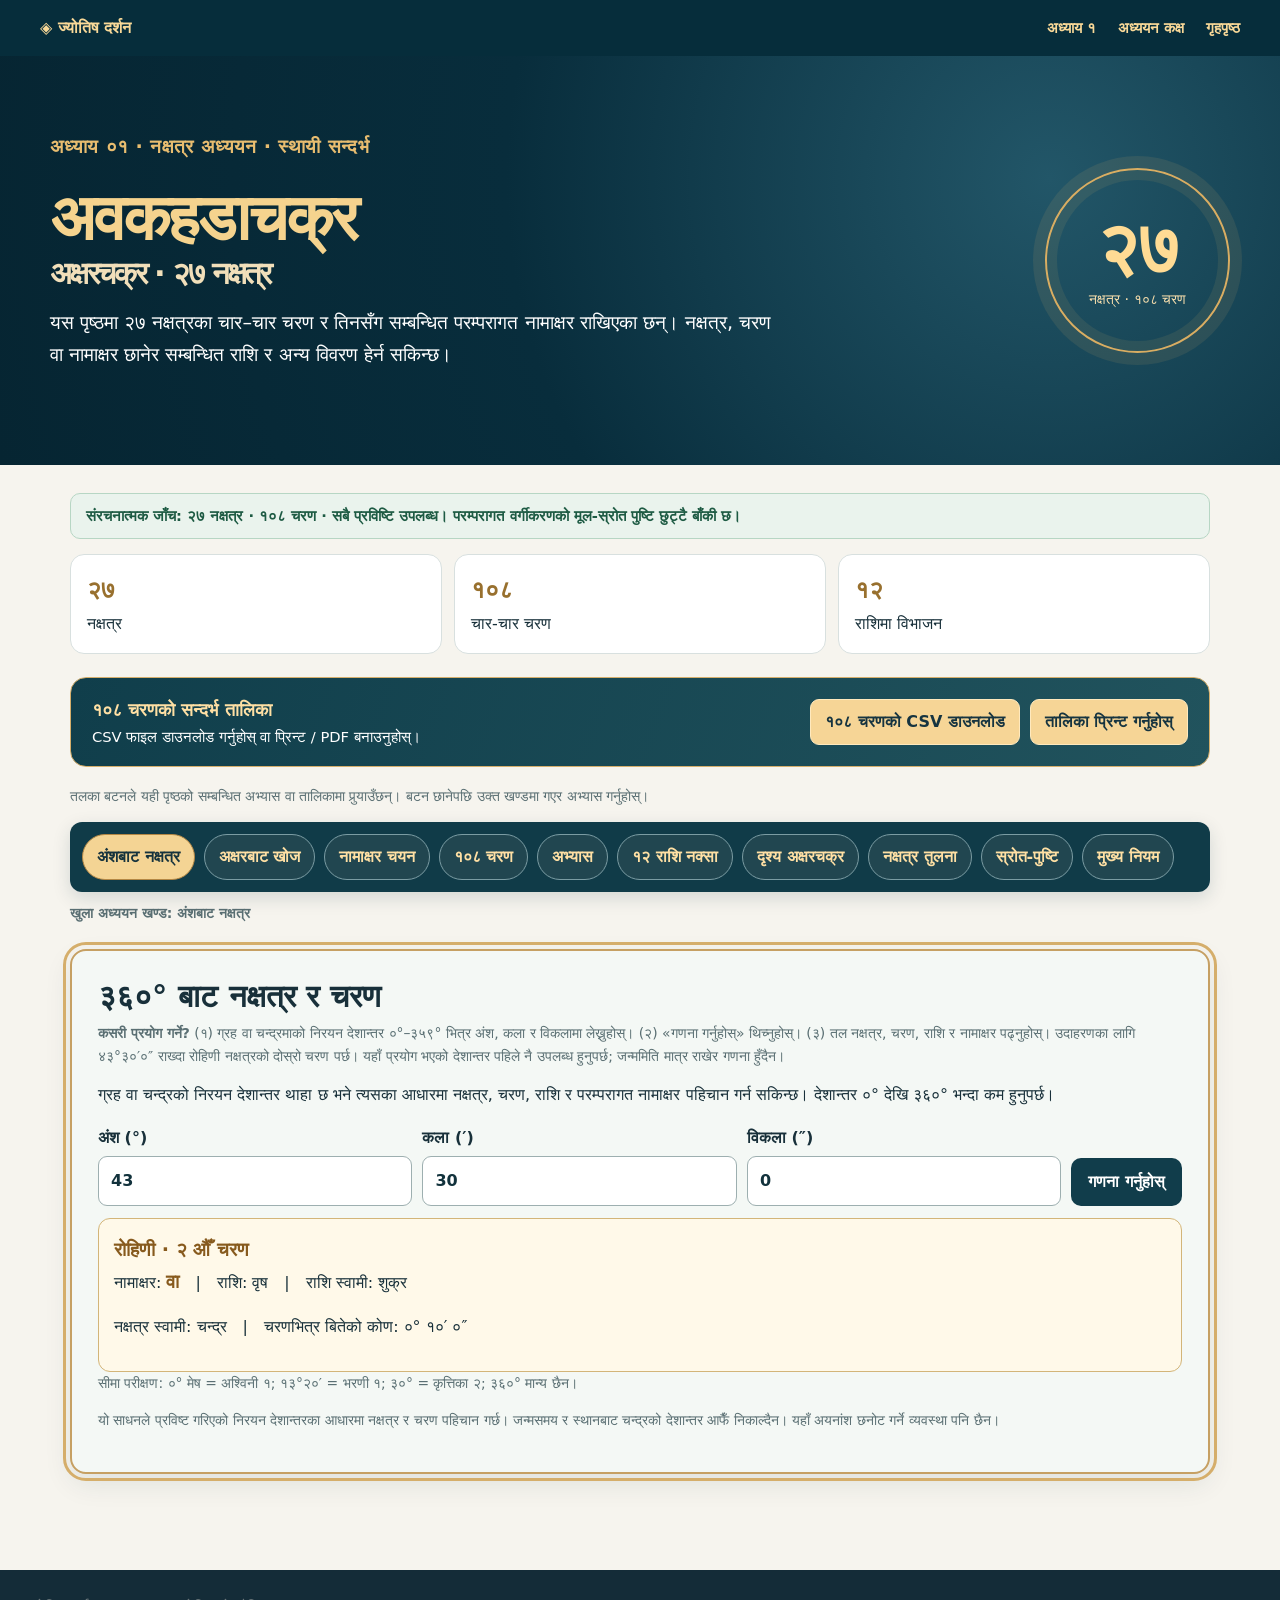
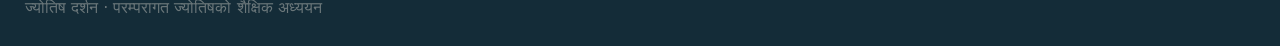
==== akshara-chakra.html @ e29384ff "Improve akshara chakra quiz with explanation of each answer and self-study feedback" ====
<!doctype html><html lang="ne"><head><meta charset="utf-8"><meta name="viewport" content="width=device-width,initial-scale=1"><meta name="theme-color" content="#092e3c"><title>अवकहडाचक्र (अक्षरचक्र) · २७ नक्षत्र | ज्योतिष दर्शन</title><link rel="stylesheet" href="style.css?v=114"><style>
:root{--ac-ink:#102e3b;--ac-gold:#d7ae66;--ac-line:#d7dedc}body{margin:0;font-family:system-ui,"Noto Sans Devanagari","Mukta",sans-serif;background:#f6f4ee;color:#18303a;line-height:1.65}.ac-header{background:#062d3b;color:#fff;padding:15px max(22px,calc((100vw - 1200px)/2));display:flex;justify-content:space-between;align-items:center;gap:20px;flex-wrap:wrap}.ac-header a{color:#f9d998;text-decoration:none;font-weight:750}.ac-header nav{display:flex;gap:22px;flex-wrap:wrap}.ac-hero{background:radial-gradient(circle at 82% 30%,#225668,#082d3c 50%,#062532);color:#fff;padding:clamp(35px,6vw,75px) 24px}.ac-hero-inner{max-width:1180px;margin:auto;display:grid;grid-template-columns:minmax(0,1fr) auto;align-items:center;gap:35px}.ac-kicker{color:#e8bd70;font-weight:800;letter-spacing:.02em}.ac-hero h1{font-size:clamp(2.35rem,5vw,4.8rem);line-height:1.15;margin:8px 0 16px;color:#f5d38e}.ac-hero p{max-width:740px;font-size:clamp(1rem,1.5vw,1.2rem)}.ac-medallion{border:2px solid #d9ad62;width:185px;height:185px;border-radius:50%;display:grid;place-content:center;text-align:center;box-shadow:0 0 0 12px #d9ad621c,inset 0 0 0 10px #d9ad621a}.ac-medallion strong{font-size:4.5rem;line-height:1.1;color:#ffdb94}.ac-medallion span{font-size:.9rem;color:#f8dfad}.ac-main{max-width:1180px;margin:0 auto;padding:28px 20px 70px}.ac-lead{display:grid;grid-template-columns:repeat(3,minmax(0,1fr));gap:12px;margin-bottom:23px}.ac-lead div{background:white;border:1px solid #d8e0df;border-radius:14px;padding:16px}.ac-lead strong{display:block;color:#98702e;font-size:1.5rem}.ac-panel{background:#fff;border:1px solid #d6dedc;border-radius:20px;padding:clamp(18px,3vw,30px);box-shadow:0 12px 30px #0c2f3b0b}.ac-panel h2{font-size:clamp(1.55rem,2.6vw,2.2rem);line-height:1.3;margin:0 0 8px}.ac-controls{display:flex;gap:12px;flex-wrap:wrap;margin:20px 0}.ac-controls input,.ac-controls select{border:1px solid #9eafaf;border-radius:10px;background:#fff;color:#173440;padding:12px;font:inherit;min-width:0}.ac-controls input{flex:2 1 240px}.ac-controls select{flex:1 1 180px}.ac-controls :focus-visible,.ac-card:focus-visible{outline:3px solid #bd8a35;outline-offset:3px}.ac-grid{display:grid;grid-template-columns:repeat(3,minmax(0,1fr));gap:14px}.ac-card{border:1px solid #d4dedb;border-radius:15px;padding:18px;background:#fbfcfa;text-align:left;color:#14303d;font:inherit;cursor:pointer;transition:border-color .15s,transform .15s}.ac-card:hover,.ac-card[aria-pressed=true]{border-color:#b58843;background:#fff9ed;transform:translateY(-1px)}.ac-card-top{display:flex;justify-content:space-between;align-items:start;gap:8px}.ac-num{font-size:.83rem;color:#956d35;font-weight:750}.ac-card h3{font-size:1.35rem;line-height:1.3;margin:7px 0}.ac-card p{margin:5px 0;font-size:.93rem}.ac-padas{display:grid;grid-template-columns:repeat(4,minmax(0,1fr));gap:5px;margin-top:12px}.ac-padas span{background:#eaf1ef;border-radius:8px;padding:7px 4px;text-align:center;font-size:1.15rem;font-weight:800}.ac-detail{margin-top:22px;padding:20px;border:1px solid #d2ac6d;background:#fff8e9;border-radius:14px;scroll-margin-top:24px}.ac-detail h3{margin:0 0 7px;font-size:1.5rem}.ac-detail-grid{display:grid;grid-template-columns:repeat(4,minmax(0,1fr));gap:8px;margin-top:12px}.ac-detail-grid div{padding:12px;background:#fff;border-radius:10px;text-align:center;border:1px solid #ecdcbf}.ac-detail-grid strong{display:block;font-size:1.6rem;color:#875c20}.ac-note{margin-top:20px;background:#edf4f1;border-left:4px solid #a77b39;padding:17px 20px;border-radius:8px}.ac-note p{margin:6px 0}.ac-empty{padding:24px;text-align:center;color:#5d7077}footer{padding:25px;text-align:center;color:#6b777a}@media(max-width:850px){.ac-grid{grid-template-columns:repeat(2,minmax(0,1fr))}.ac-hero-inner{grid-template-columns:1fr}.ac-medallion{display:none}}@media(max-width:540px){.ac-grid,.ac-lead{grid-template-columns:1fr}.ac-card{padding:15px}.ac-detail-grid{grid-template-columns:repeat(2,minmax(0,1fr))}.ac-header nav{gap:10px}.ac-hero{padding:35px 20px}}
html[data-theme=dark] body{background:#092531;color:#e9f1ed}html[data-theme=dark] .ac-panel,html[data-theme=dark] .ac-lead div{background:#103540;color:#f0f4f0;border-color:#41616a}html[data-theme=dark] .ac-card{background:#153b47;color:#f0f4f0;border-color:#48616a}html[data-theme=dark] .ac-card:hover,html[data-theme=dark] .ac-card[aria-pressed=true]{background:#244a51;border-color:#f0c77d}html[data-theme=dark] .ac-padas span{background:#294d56;color:#fce1aa}html[data-theme=dark] .ac-detail{background:#273c3c;color:#f0f4f0}html[data-theme=dark] .ac-detail-grid div{background:#153540;border-color:#5e6d66}html[data-theme=dark] .ac-note{background:#183b46;color:#eaf3ed}html[data-theme=dark] .ac-controls input,html[data-theme=dark] .ac-controls select{background:#173d48;color:#fff;border-color:#68818a}
.ac-tool{margin-top:24px;padding:clamp(17px,2.5vw,26px);background:#f4f8f5;border:1px solid #cddbd5;border-radius:16px}.ac-tool h2{margin:0 0 7px;font-size:clamp(1.45rem,2.4vw,2rem)}.ac-tool-grid{display:grid;grid-template-columns:repeat(2,minmax(0,1fr));gap:13px;margin:16px 0}.ac-tool label{display:block;font-weight:750}.ac-tool select,.ac-tool input{width:100%;margin-top:5px;padding:11px 12px;border:1px solid #9dafb0;border-radius:9px;background:#fff;color:#12323c;font:inherit}.ac-result{background:#fff;border:1px solid #d2ae73;border-radius:12px;padding:17px;margin-top:13px}.ac-result strong{color:#80571c}.ac-result .ac-padas{max-width:500px}.ac-result .ac-padas span.active{background:#f4d594;color:#132c35;outline:2px solid #a97b32}.ac-table-wrap{overflow-x:auto;border:1px solid #d6dfdc;border-radius:12px;margin-top:16px}.ac-table{width:100%;border-collapse:collapse;min-width:710px}.ac-table th{background:#123b48;color:#fff;text-align:left;padding:11px}.ac-table td{padding:10px;border-bottom:1px solid #dce3df}.ac-table tr:nth-child(even){background:#f2f7f4}.ac-table td:nth-child(3){font-weight:750;color:#805b26}.ac-table tr:last-child td{border-bottom:0}.ac-legend{font-size:.92rem;color:#526a70}.ac-muted{color:#6c7775}.ac-quiz-options{display:grid;grid-template-columns:repeat(4,minmax(0,1fr));gap:9px;margin-top:13px}.ac-quiz-options button{font:inherit;font-weight:750;font-size:1.2rem;padding:13px;border-radius:10px;border:1px solid #b4c8c6;background:#fff;color:#173a43;cursor:pointer}.ac-quiz-options button:hover,.ac-quiz-options button:focus-visible{border-color:#ae7b34;outline:2px solid #e3c58c}.ac-next{font:inherit;font-weight:750;border:0;border-radius:9px;background:#133e4b;color:#fff;padding:11px 20px;cursor:pointer;margin-top:12px}.ac-next:disabled{opacity:.5;cursor:not-allowed}html[data-theme=dark] .ac-tool{background:#153844;border-color:#44646a}html[data-theme=dark] .ac-result{background:#12323d;color:#f0f3f1}html[data-theme=dark] .ac-result strong{color:#f4d18d}html[data-theme=dark] .ac-table td{border-color:#48646a}html[data-theme=dark] .ac-table tr:nth-child(even){background:#1b4650}html[data-theme=dark] .ac-table td:nth-child(3){color:#f4d18d}html[data-theme=dark] .ac-legend,html[data-theme=dark] .ac-muted{color:#c3d5d6}html[data-theme=dark] .ac-tool select,html[data-theme=dark] .ac-tool input,html[data-theme=dark] .ac-quiz-options button{background:#173b46;color:#fff;border-color:#708c92}@media(max-width:620px){.ac-tool-grid{grid-template-columns:1fr}.ac-quiz-options{grid-template-columns:repeat(2,minmax(0,1fr))}}
.ac-quicknav{display:flex;flex-wrap:wrap;gap:9px;margin:0 0 18px}.ac-quicknav a{padding:8px 13px;background:#e9f1ec;border:1px solid #d1ddd7;border-radius:999px;color:#143c46;text-decoration:none;font-weight:700;font-size:.92rem}.ac-quicknav a:hover{background:#f5e6c8}.ac-feature-grid{display:grid;grid-template-columns:repeat(2,minmax(0,1fr));gap:18px;margin:0 0 22px}.ac-feature-grid .ac-tool{margin:0}.ac-calc-btn{padding:11px 17px;border:0;border-radius:10px;background:#113d4b;color:#fff;font:inherit;font-weight:750;cursor:pointer}.ac-calc-btn:hover{background:#21566a}.ac-quick-result{margin-top:12px;border:1px solid #d3b579;background:#fff9e9;padding:15px;border-radius:12px;min-height:80px}.ac-quick-result strong{font-size:1.2rem;color:#875a1d}.ac-inline{display:flex;align-items:end;gap:10px;flex-wrap:wrap}.ac-inline label{flex:1 1 120px}.ac-inline input{width:100%;min-width:0}.ac-explainer{display:grid;grid-template-columns:repeat(3,minmax(0,1fr));gap:12px}.ac-explainer article{background:#fff;border:1px solid #d8e0dc;border-radius:12px;padding:16px}.ac-explainer h3{margin:0 0 6px;font-size:1.12rem}.ac-explainer p{margin:0;font-size:.94rem}.ac-secondary{font:inherit;border:1px solid #b98d4b;color:#123846;background:#fff7e8;padding:9px 14px;border-radius:9px;cursor:pointer;font-weight:700}.ac-error{color:#a43b28;font-weight:750}.ac-footnote{font-size:.87rem;color:#5a6f73}.ac-tool:target{outline:3px solid #d5ae6b;outline-offset:4px}html[data-theme=dark] .ac-quicknav a{background:#214650;color:#f6dfaf;border-color:#57747b}html[data-theme=dark] .ac-quick-result{background:#263f42;color:#f4f4ee}html[data-theme=dark] .ac-quick-result strong{color:#f8d698}html[data-theme=dark] .ac-explainer article{background:#183d48;border-color:#557078}html[data-theme=dark] .ac-secondary{background:#264854;color:#f4dcaa}html[data-theme=dark] .ac-footnote{color:#c0d4d7}@media(max-width:820px){.ac-feature-grid{grid-template-columns:1fr}}@media(max-width:550px){.ac-explainer{grid-template-columns:1fr}.ac-inline{display:grid;grid-template-columns:repeat(2,minmax(0,1fr))}.ac-inline .ac-calc-btn{grid-column:1/-1}}
.ac-classification{display:grid;grid-template-columns:repeat(2,minmax(0,1fr));gap:12px;margin-top:15px}.ac-classification div{border:1px solid #d4ded8;border-radius:12px;padding:13px;background:#fff}.ac-classification small{display:block;color:#61777b}.ac-classification strong{display:block;color:#825b25;font-size:1.25rem}.ac-filter-grid{display:flex;flex-wrap:wrap;gap:10px;margin:10px 0 17px}.ac-filter-grid label{font-weight:700;flex:1 1 180px}.ac-filter-grid select{display:block;width:100%;padding:10px;border:1px solid #a6b6b3;border-radius:9px;background:#fff;color:#173540;font:inherit}.ac-class-note{border-left:4px solid #c6a063;padding:12px 15px;background:#f7f3e9;border-radius:7px;margin:12px 0}.ac-badge{display:inline-block;border-radius:999px;padding:2px 9px;background:#e9f0eb;color:#315661;font-size:.85rem;font-weight:700}html[data-theme=dark] .ac-classification div{background:#183d48;border-color:#58747a}html[data-theme=dark] .ac-classification strong{color:#f4d49b}html[data-theme=dark] .ac-classification small{color:#c2d6d7}html[data-theme=dark] .ac-class-note{background:#23434a;color:#e9f1ed}html[data-theme=dark] .ac-filter-grid select{background:#183c47;color:#fff;border-color:#6b888e}html[data-theme=dark] .ac-badge{background:#31535c;color:#f5dba7}@media(max-width:500px){.ac-classification{grid-template-columns:1fr}}.ac-table-actions{display:flex;flex-wrap:wrap;gap:10px;margin:13px 0}.ac-table-actions button{font:inherit;padding:9px 14px;background:#123b48;color:#fff;border:1px solid #d2ac6d;border-radius:9px;cursor:pointer}.ac-table-actions button:focus-visible{outline:3px solid #d7b16e;outline-offset:2px}.ac-pada-pill{display:inline-block;background:#e5f0eb;padding:3px 8px;border-radius:7px;font-weight:700}.ac-source-status{padding:15px;border:1px solid #d5b781;border-radius:12px;background:#fff9e9;margin:16px 0}.ac-source-status strong{color:#79551e}.ac-source-status ul{margin:8px 0 0;padding-left:24px}.ac-table th{position:sticky;top:0;z-index:1}.ac-table tbody tr:hover{background:#f8edda}.ac-table td{white-space:nowrap}html[data-theme=dark] .ac-source-status{background:#243f44;color:#eef2ec}html[data-theme=dark] .ac-source-status strong{color:#f3d29a}html[data-theme=dark] .ac-pada-pill{background:#315661;color:#f9e5b9}html[data-theme=dark] .ac-table tbody tr:hover{background:#32515a}@media print{.ac-header,.ac-quicknav,.ac-controls,.ac-filter-grid,.ac-quiz-options,.ac-table-actions,.ac-calc-btn,.ac-next,.ac-feature-grid{display:none!important}.ac-panel,.ac-tool{box-shadow:none!important;border:1px solid #aaa!important;break-inside:avoid}.ac-table-wrap{overflow:visible}.ac-table{font-size:10px;min-width:0}.ac-table td,.ac-table th{padding:5px!important;white-space:normal}body{background:white!important;color:black!important}.ac-hero{padding:16px!important;background:white!important;color:black!important}.ac-hero h1{color:black!important}}.ac-download-bar{display:flex;align-items:center;justify-content:space-between;flex-wrap:wrap;gap:16px;background:linear-gradient(110deg,#103e4b,#21535d);color:#fff;border:1px solid #d5ae6b;border-radius:16px;padding:17px 21px;margin:0 0 18px}.ac-download-bar strong{display:block;color:#ffe0a4;font-size:1.12rem}.ac-download-bar span{display:block;font-size:.92rem}.ac-download-bar .ac-table-actions{margin:0}.ac-download-bar .ac-table-actions button{background:#f6d596;color:#163440;border:1px solid #ffe9bd;font-weight:800}.ac-download-bar .ac-table-actions button:hover{background:#fff0cc}@media(max-width:600px){.ac-download-bar{align-items:stretch}.ac-download-bar .ac-table-actions{display:grid;grid-template-columns:1fr;width:100%}}.ac-compare{display:grid;grid-template-columns:repeat(2,minmax(0,1fr));gap:14px}.ac-compare article{background:#fff;border:1px solid #cddad5;border-radius:13px;padding:17px}.ac-compare h3{font-size:1.35rem;margin:0 0 10px}.ac-compare dl{display:grid;grid-template-columns:1fr auto;gap:6px 14px;margin:0}.ac-compare dt{color:#52686c}.ac-compare dd{margin:0;font-weight:800}.ac-compare-note{margin:15px 0 0;padding:13px;background:#fff6e4;border-left:4px solid #bc8a42;border-radius:8px}.ac-status-table{width:100%;border-collapse:collapse;margin:12px 0}.ac-status-table td,.ac-status-table th{padding:10px;text-align:left;border-bottom:1px solid #d5dfdc}.ac-status-table th{background:#173d49;color:#fff}.ac-status-table td:last-child{font-weight:750}.ac-status-pending{color:#9a682c}.ac-status-partial{color:#507e68}html[data-theme=dark] .ac-compare article{background:#173b46;border-color:#56727a}html[data-theme=dark] .ac-compare dt{color:#c0d6d6}html[data-theme=dark] .ac-compare-note{background:#33453f;color:#f2ebd9}html[data-theme=dark] .ac-status-pending{color:#f0c78a}html[data-theme=dark] .ac-status-partial{color:#a3d5b5}@media(max-width:650px){.ac-compare{grid-template-columns:1fr}}.ac-matrix-wrap{overflow-x:auto;margin-top:14px;border:1px solid #d2dfd9;border-radius:12px}.ac-matrix{width:100%;border-collapse:separate;border-spacing:0;min-width:650px}.ac-matrix th,.ac-matrix td{padding:7px 8px;border-bottom:1px solid #dce4df;text-align:center}.ac-matrix thead th{background:#123b48;color:#fff}.ac-matrix tbody th{text-align:left;white-space:nowrap;font-weight:750}.ac-matrix button{font:inherit;cursor:pointer;border:1px solid #b8d0c5;background:#edf5ef;color:#143c45;border-radius:8px;padding:7px 10px;min-width:52px;font-weight:800}.ac-matrix button:hover,.ac-matrix button:focus-visible{background:#f5d89f;border-color:#b17c31;outline:2px solid #d7b36e}.ac-matrix button[aria-pressed=true]{background:#d8ae62;color:#172c32;border-color:#8b682c}.ac-matrix-summary{background:#fff9e8;border:1px solid #d7b878;border-radius:11px;padding:14px;margin-top:12px}.ac-matrix-summary strong{color:#855a1c}.ac-matrix-key{font-size:.9rem;color:#5e7275}.ac-matrix tbody tr:hover{background:#f4f7f0}html[data-theme=dark] .ac-matrix button{background:#244c55;color:#f7e5b7;border-color:#688388}html[data-theme=dark] .ac-matrix button[aria-pressed=true]{background:#e0b96c;color:#142c32}html[data-theme=dark] .ac-matrix-summary{background:#273f43;color:#f4f1e8}html[data-theme=dark] .ac-matrix-summary strong{color:#f7d69b}html[data-theme=dark] .ac-matrix-key{color:#c5d7d8}html[data-theme=dark] .ac-matrix tbody tr:hover{background:#224853}.ac-rashi-grid{display:grid;grid-template-columns:repeat(4,minmax(0,1fr));gap:11px;margin:16px 0}.ac-rashi-grid button{border:1px solid #c5d8d3;border-radius:12px;background:#fff;color:#173a45;padding:15px 12px;text-align:left;cursor:pointer;font:inherit;min-height:94px}.ac-rashi-grid button strong{display:block;font-size:1.2rem}.ac-rashi-grid button small{display:block;color:#657a7b}.ac-rashi-grid button:hover,.ac-rashi-grid button[aria-pressed=true]{background:#fff3d9;border-color:#b58b47}.ac-rashi-grid button:focus-visible{outline:3px solid #d5ad6c;outline-offset:2px}.ac-rashi-padas{display:grid;grid-template-columns:repeat(3,minmax(0,1fr));gap:10px;margin:15px 0}.ac-rashi-padas button{border:1px solid #c7d8d3;background:#fff;border-radius:10px;padding:13px 10px;font:inherit;color:#183a44;cursor:pointer;text-align:left}.ac-rashi-padas button strong{display:block;color:#8a6028;font-size:1.3rem}.ac-rashi-padas button span{display:block;font-size:.9rem}.ac-rashi-padas button:hover,.ac-rashi-padas button:focus-visible{border-color:#aa7d36;background:#fff5de;outline:2px solid #d5b475}.ac-rashi-result{padding:15px;background:#fff9ea;border:1px solid #dfc38c;border-radius:12px}.ac-rashi-result strong{color:#8b612a}html[data-theme=dark] .ac-rashi-grid button,html[data-theme=dark] .ac-rashi-padas button{background:#1a414c;color:#f4f4ed;border-color:#607b80}html[data-theme=dark] .ac-rashi-grid button[aria-pressed=true],html[data-theme=dark] .ac-rashi-grid button:hover,html[data-theme=dark] .ac-rashi-padas button:hover{background:#34535a;border-color:#e2bd7b}html[data-theme=dark] .ac-rashi-grid button small{color:#cadbdd}html[data-theme=dark] .ac-rashi-padas button strong,html[data-theme=dark] .ac-rashi-result strong{color:#f1d397}html[data-theme=dark] .ac-rashi-result{background:#23444a;color:#f2f1e9}@media(max-width:850px){.ac-rashi-grid{grid-template-columns:repeat(3,minmax(0,1fr))}}@media(max-width:570px){.ac-rashi-grid{grid-template-columns:repeat(2,minmax(0,1fr))}.ac-rashi-padas{grid-template-columns:repeat(2,minmax(0,1fr))}}.ac-data-check{margin:0 0 15px;padding:10px 15px;background:#eaf3ed;color:#1d5a43;border:1px solid #b7d6c4;border-radius:10px;font-weight:750;font-size:.92rem}.ac-data-check[data-status=error]{background:#fff1e8;color:#a13b22;border-color:#e6a88e}html[data-theme=dark] .ac-data-check{background:#193d37;color:#d3f3de;border-color:#4d8168}html[data-theme=dark] .ac-data-check[data-status=error]{background:#4b302a;color:#ffe0d1}.ac-quiz-options button.ac-answer-correct,.ac-quiz-options button.ac-answer-correct:disabled{border:3px solid #27704a;background:#e1f3e7;color:#154c32;opacity:1}.ac-quiz-options button.ac-answer-wrong,.ac-quiz-options button.ac-answer-wrong:disabled{border:3px solid #a94c3b;background:#fff0eb;color:#842e22;opacity:1}.ac-quiz-options button:disabled{cursor:default;opacity:.72}html[data-theme=dark] .ac-quiz-options button.ac-answer-correct:disabled{background:#194c38;color:#d8f6df;border-color:#79d09b}html[data-theme=dark] .ac-quiz-options button.ac-answer-wrong:disabled{background:#57352f;color:#ffe0d7;border-color:#ec9985} .ac-quicknav a:focus-visible{outline:3px solid #d7ae66;outline-offset:3px}.ac-quicknav a[aria-current="location"]{background:#f6dfaa;color:#173440;border-color:#a77b39}html{scroll-behavior:smooth} [id^="ac"]{scroll-margin-top:22px}@media(prefers-reduced-motion:reduce){html{scroll-behavior:auto}} .ac-quicknav{display:flex!important;flex-wrap:wrap;gap:9px;position:relative;z-index:3}.ac-quicknav .ac-nav-button{appearance:none;display:inline-block;pointer-events:auto;position:relative;z-index:4;padding:9px 14px;border:1px solid #7b9ca3;border-radius:999px;background:#214650;color:#ffe0a4;font:inherit;font-weight:750;cursor:pointer;touch-action:manipulation}.ac-quicknav .ac-nav-button:hover,.ac-quicknav .ac-nav-button:focus-visible,.ac-quicknav .ac-nav-button[aria-pressed=true]{background:#f4d494;color:#16333d;border-color:#b48744;outline-offset:2px}.ac-quicknav .ac-nav-button:focus-visible{outline:3px solid #b48744}#acNavStatus{margin:4px 0 20px}body.ac-module-mode section.ac-tool[hidden]{display:none!important}body.ac-module-mode .ac-feature-grid.ac-module-feature-active{grid-template-columns:minmax(0,1fr)}body.ac-module-mode .ac-feature-grid:not(.ac-module-feature-active){display:none}body.ac-module-mode .ac-quicknav{margin-bottom:10px}body.ac-module-mode section.ac-tool:not([hidden]){border:2px solid #c6a063;box-shadow:0 10px 28px #0b344017} body.ac-module-mode .ac-quicknav{position:sticky;top:0;z-index:50;background:#103b48;padding:12px;border-radius:12px;max-height:42vh;overflow-y:auto;box-shadow:0 6px 18px #102e3b25}body.ac-module-mode .ac-tool{scroll-margin-top:160px}body.ac-module-mode #acNavStatus{font-weight:700} #acModuleWorkspace{display:block!important;min-height:260px;margin:16px 0 26px;position:relative;z-index:2}#acModuleWorkspace>.ac-tool{width:100%;max-width:100%;display:block;box-sizing:border-box}#acModuleWorkspace>.ac-tool[hidden]{display:none!important}body.ac-module-mode .ac-feature-grid{display:none!important}body.ac-module-mode .ac-panel:has(#acGrid){display:none!important}body.ac-module-mode #acModuleWorkspace>.ac-tool:not([hidden]){display:block!important} .ac-syllable-picker{border:1px solid #b99b63;border-radius:14px;padding:16px;margin:14px 0;background:rgba(197,161,93,.09)}.ac-syllable-picker p{margin:0 0 10px}.ac-syllable-grid{display:grid;grid-template-columns:repeat(auto-fill,minmax(64px,1fr));gap:8px;max-height:300px;overflow-y:auto;margin:12px 0}.ac-syllable-grid button{border:1px solid #9f8661;border-radius:9px;padding:9px 5px;background:#254653;color:#fff0c7;font:inherit;font-weight:700;cursor:pointer;min-height:46px}.ac-syllable-grid button:hover,.ac-syllable-grid button:focus-visible,.ac-syllable-grid button[aria-pressed=true]{background:#dfbd78;color:#18343e;outline-offset:2px}.ac-syllable-grid button small{display:block;font-size:.65rem;font-weight:400}.ac-syllable-picker input{width:100%;box-sizing:border-box;padding:10px;border-radius:8px;border:1px solid #9f8661}html[data-theme=dark] .ac-syllable-picker{background:#1d3b44;color:#f2eadb}</style><script>(function(){try{var t=localStorage.getItem('jyotisha-reader-theme-v1');if(t==='dark'||t==='light')document.documentElement.dataset.theme=t;else if(matchMedia('(prefers-color-scheme:dark)').matches)document.documentElement.dataset.theme='dark'}catch(e){}})();</script></head><body><header class="ac-header"><a href="index.html#dashboard">◈ ज्योतिष दर्शन</a><nav aria-label="मुख्य नेभिगेसन"><a href="index.html?chapter=1">अध्याय १</a><a href="index.html#dashboard">अध्ययन कक्ष</a><a href="index.html">गृहपृष्ठ</a></nav></header><section class="ac-hero"><div class="ac-hero-inner"><div><p class="ac-kicker">अध्याय ०१ · नक्षत्र अध्ययन · स्थायी सन्दर्भ</p><h1>अवकहडाचक्र <span style="font-size:.48em;display:block;color:#f1dfba">अक्षरचक्र · २७ नक्षत्र</span></h1><p>यस पृष्ठमा २७ नक्षत्रका चार–चार चरण र तिनसँग सम्बन्धित परम्परागत नामाक्षर राखिएका छन्। नक्षत्र, चरण वा नामाक्षर छानेर सम्बन्धित राशि र अन्य विवरण हेर्न सकिन्छ।</p></div><div class="ac-medallion" aria-hidden="true"><strong>२७</strong><span>नक्षत्र · १०८ चरण</span></div></div></section><main class="ac-main"><div class="ac-data-check" role="status" id="acDataCheck" aria-live="polite">२७ नक्षत्र र १०८ चरणको तालिका जाँच हुँदैछ…</div><div class="ac-lead"><div><strong>२७</strong>नक्षत्र</div><div><strong>१०८</strong>चार-चार चरण</div><div><strong>१२</strong>राशिमा विभाजन</div></div><div class="ac-download-bar" aria-label="डाउनलोड र प्रिन्ट"><div><strong>१०८ चरणको सन्दर्भ तालिका</strong><span>CSV फाइल डाउनलोड गर्नुहोस् वा प्रिन्ट / PDF बनाउनुहोस्।</span></div><div class="ac-table-actions"><button type="button" id="acDownloadCsv">१०८ चरणको CSV डाउनलोड</button><button type="button" id="acPrintTable">तालिका प्रिन्ट गर्नुहोस्</button></div></div><p class="ac-footnote" id="acNavHelp">तलका बटनले यही पृष्ठको सम्बन्धित अभ्यास वा तालिकामा पुर्‍याउँछन्। बटन छानेपछि उक्त खण्डमा गएर अभ्यास गर्नुहोस्।</p><div class="ac-quicknav" role="group" aria-label="अक्षरचक्रका खण्डहरू"><button type="button" class="ac-nav-button" data-target="acLocator" aria-controls="acLocator">अंशबाट नक्षत्र</button><button type="button" class="ac-nav-button" data-target="acReverse" aria-controls="acReverse">अक्षरबाट खोज</button><button type="button" class="ac-nav-button" data-target="acNamingTitle" aria-controls="acNamingTitle">नामाक्षर चयन</button><button type="button" class="ac-nav-button" data-target="acTableTitle" aria-controls="acTableTitle">१०८ चरण</button><button type="button" class="ac-nav-button" data-target="acQuizTitle" aria-controls="acQuizTitle">अभ्यास</button><button type="button" class="ac-nav-button" data-target="acRashi" aria-controls="acRashi">१२ राशि नक्सा</button><button type="button" class="ac-nav-button" data-target="acMatrix" aria-controls="acMatrix">दृश्य अक्षरचक्र</button><button type="button" class="ac-nav-button" data-target="acCompare" aria-controls="acCompare">नक्षत्र तुलना</button><button type="button" class="ac-nav-button" data-target="acVerification" aria-controls="acVerification">स्रोत-पुष्टि</button><button type="button" class="ac-nav-button" data-target="acConcepts" aria-controls="acConcepts">मुख्य नियम</button></div><p id="acNavStatus" class="ac-footnote" role="status" aria-live="polite">खण्ड छान्न माथिका बटन प्रयोग गर्नुहोस्।</p><div class="ac-feature-grid"><section class="ac-tool" id="acLocator" aria-labelledby="acLocatorTitle"><h2 id="acLocatorTitle">३६०° बाट नक्षत्र र चरण</h2><p class="ac-footnote"><strong>कसरी प्रयोग गर्ने?</strong> (१) ग्रह वा चन्द्रमाको निरयन देशान्तर ०°–३५९° भित्र अंश, कला र विकलामा लेख्नुहोस्। (२) «गणना गर्नुहोस्» थिच्नुहोस्। (३) तल नक्षत्र, चरण, राशि र नामाक्षर पढ्नुहोस्। उदाहरणका लागि ४३°३०′०″ राख्दा रोहिणी नक्षत्रको दोस्रो चरण पर्छ। यहाँ प्रयोग भएको देशान्तर पहिले नै उपलब्ध हुनुपर्छ; जन्ममिति मात्र राखेर गणना हुँदैन।</p><p>ग्रह वा चन्द्रको निरयन देशान्तर थाहा छ भने त्यसका आधारमा नक्षत्र, चरण, राशि र परम्परागत नामाक्षर पहिचान गर्न सकिन्छ। देशान्तर ०° देखि ३६०° भन्दा कम हुनुपर्छ।</p><form id="acDegreeForm"><div class="ac-inline"><label>अंश (°)<input id="acDegree" type="number" min="0" max="359" step="1" value="43" required></label><label>कला (′)<input id="acMinute" type="number" min="0" max="59" step="1" value="30" required></label><label>विकला (″)<input id="acSecond" type="number" min="0" max="59.999" step="any" value="0" required></label><button class="ac-calc-btn" type="submit">गणना गर्नुहोस्</button></div></form><div id="acDegreeResult" class="ac-quick-result" aria-live="polite"></div><p class="ac-footnote">सीमा परीक्षण: ०° मेष = अश्विनी १; १३°२०′ = भरणी १; ३०° = कृत्तिका २; ३६०° मान्य छैन।</p><p class="ac-footnote">यो साधनले प्रविष्ट गरिएको निरयन देशान्तरका आधारमा नक्षत्र र चरण पहिचान गर्छ। जन्मसमय र स्थानबाट चन्द्रको देशान्तर आफैँ निकाल्दैन। यहाँ अयनांश छनोट गर्ने व्यवस्था पनि छैन।</p></section><section class="ac-tool" id="acReverse" aria-labelledby="acReverseTitle"><h2 id="acReverseTitle">नामाक्षरका आधारमा नक्षत्र खोज्नुहोस्</h2><p class="ac-footnote"><strong>कसरी प्रयोग गर्ने?</strong> खोज बाकसमा नामको आरम्भिक ध्वनि, जस्तै «लो» वा रोमन लिपिमा «Lo», लेख्नुहोस्। «लो» भरणीको चौथो चरण हो; «रो» स्वातीको तेस्रो चरण हो। मिल्ने नक्षत्र र चरण तल देखिन्छन्। एउटै ध्वनि एकभन्दा बढी स्थानमा भेटिन सक्छ। यो नामाक्षरको सन्दर्भ खोज हो, व्यक्तिको जन्मनक्षत्र पुष्टि गर्ने साधन होइन।</p><p>नामको सुरुवाती अक्षर वा ध्वनि प्रविष्ट गरी त्यससँग परम्परागत रूपमा जोडिएका नक्षत्र र चरण हेर्नुहोस्।</p><label for="acReverseInput">नामाक्षर वा सुरुवाती ध्वनि</label><input id="acReverseInput" type="search" placeholder="जस्तै: लो, रो, मा, Lo, Ro" autocomplete="off"><div class="ac-syllable-picker"><p><strong>देवनागरी नामाक्षर छान्नुहोस्</strong> · नेपाली किबोर्ड नभए तलको अक्षरमा थिच्नुहोस्। छानिएको अक्षर खोज बाकसमा आफैँ भरिन्छ।</p><label for="acSyllableFilter">अक्षर छिटो छान्न खोज्नुहोस्</label><input id="acSyllableFilter" type="search" placeholder="जस्तै: लो, lo, रो, ro" autocomplete="off"><div class="ac-syllable-grid" id="acSyllableGrid" role="group" aria-label="नक्षत्रका नामाक्षरहरू"></div><p class="ac-footnote" id="acSyllableCount"></p></div><div id="acReverseResult" class="ac-quick-result" aria-live="polite">खोज सुरु गर्न अक्षर लेख्नुहोस्।</div><p class="ac-footnote">नामको पहिलो अक्षरकै आधारमा कसैको जन्मनक्षत्र निश्चित गर्न सकिँदैन। यहाँ नामकरणसँग सम्बन्धित परम्परागत अक्षर र नक्षत्रको सम्बन्ध मात्र देखाइएको छ।</p></section></div><section class="ac-panel"><h2>नक्षत्र तथा नामाक्षरको सूची</h2><p>प्रत्येक नक्षत्रका चार नामाक्षर क्रमशः पहिलोदेखि चौथो चरणसम्मका हुन्। कुनै नक्षत्र छानेपछि त्यसको विस्तृत विवरण खुल्छ।</p><div class="ac-filter-grid"><label>गण<select id="acGanaFilter"><option value="">सबै गण</option><option>देव</option><option>मनुष्य</option><option>राक्षस</option></select></label><label>नाडी<select id="acNadiFilter"><option value="">सबै नाडी</option><option>आदि</option><option>मध्य</option><option>अन्त्य</option></select></label><label>योनि<select id="acYoniFilter"><option value="">सबै योनि</option></select></label></div><div class="ac-controls"><input id="acSearch" type="search" placeholder="नक्षत्र, अक्षर वा ग्रह खोज्नुहोस्…" aria-label="नक्षत्र, अक्षर वा ग्रह खोज्नुहोस्"><select id="acSign" aria-label="राशिअनुसार छान्नुहोस्"><option value="">सबै राशि</option><option>मेष</option><option>वृष</option><option>मिथुन</option><option>कर्कट</option><option>सिंह</option><option>कन्या</option><option>तुला</option><option>वृश्चिक</option><option>धनु</option><option>मकर</option><option>कुम्भ</option><option>मीन</option></select><select id="acLord" aria-label="नक्षत्र स्वामीअनुसार छान्नुहोस्"><option value="">सबै नक्षत्र स्वामी</option><option>केतु</option><option>शुक्र</option><option>सूर्य</option><option>चन्द्र</option><option>मङ्गल</option><option>राहु</option><option>बृहस्पति</option><option>शनि</option><option>बुध</option></select></div><p id="acCount" aria-live="polite"></p><div class="ac-grid" id="acGrid"></div><div id="acDetail" class="ac-detail" aria-live="polite"><h3>नक्षत्र छान्नुहोस्</h3><p>विवरण हेर्न माथिको कुनै कार्ड छान्नुहोस्।</p></div><section class="ac-tool" aria-labelledby="acNamingTitle"><h2 id="acNamingTitle">नामाक्षर पहिचान गर्ने अभ्यास</h2><p class="ac-footnote"><strong>अभ्यास:</strong> पहिले नक्षत्र छान्नुहोस्, त्यसपछि पहिलोदेखि चौथोमध्ये एउटा चरण छान्नुहोस्। परिणाममा देखिएको नामाक्षर टिप्नुहोस् र अर्को चरण छानेर भिन्नता तुलना गर्नुहोस्। नक्षत्र र चरण थाहा नभए पहिले «अंशबाट नक्षत्र» अभ्यास गर्नुहोस्।</p><p>नक्षत्र र चरण छानेपछि त्यससँग जोडिएको परम्परागत नामाक्षर देखिन्छ। यो सुविधा नक्षत्र र चरण पहिले नै थाहा भएको अवस्थामा प्रयोग गर्नका लागि हो; यसले जन्मनक्षत्र गणना गर्दैन।</p><div class="ac-tool-grid"><label>नक्षत्र<select id="acNameNak"></select></label><label>चरण<select id="acNamePada"><option value="0">पहिलो चरण</option><option value="1">दोस्रो चरण</option><option value="2">तेस्रो चरण</option><option value="3">चौथो चरण</option></select></label></div><div class="ac-result" id="acNameResult" aria-live="polite"></div></section><section class="ac-tool" aria-labelledby="acTableTitle"><h2 id="acTableTitle">२७ नक्षत्रका १०८ चरण: विस्तृत तालिका</h2><p class="ac-footnote"><strong>तालिका पढ्ने तरिका:</strong> एउटा नक्षत्रको चार पङ्क्ति हेर्नुहोस्। «चरण» ले चार भागमध्ये कुन भाग हो भन्छ; «नामाक्षर» ले त्यस भागसँग जोडिएको परम्परागत आरम्भिक ध्वनि देखाउँछ। «राशि» प्रत्येक चरणको अलग-अलग जाँच्नुहोस्, किनकि कुनै नक्षत्र दुई राशिमा पर्न सक्छ।</p><p class="ac-legend">प्रत्येक चरणको विस्तार ३°२०′ हुन्छ र नौ चरणले एउटा राशि पूरा गर्छन्। केही नक्षत्रका चरण दुई राशिमा पर्ने भएकाले तालिकामा प्रत्येक चरणको राशि छुट्टै देखाइएको छ।</p><p class="ac-legend">तालिका डाउनलोड गर्ने र छाप्ने विकल्प पृष्ठको माथिल्लो भागमा पनि राखिएका छन्।</p><div class="ac-table-wrap"><table class="ac-table"><thead><tr><th>नक्षत्र</th><th>चरण</th><th>नामाक्षर</th><th>राशि</th><th>नक्षत्र स्वामी</th><th>गण</th><th>नाडी</th><th>योनि</th><th>वैरयोनि</th></tr></thead><tbody id="acPadaRows"></tbody></table></div><div class="ac-source-status"><strong>स्रोत-पुष्टि अवस्था</strong><ul><li>नक्षत्र क्रम, चरण, राशि र नामाक्षर: संरचित अध्ययन तालिका।</li><li>गण, नाडी, योनि र वैरयोनि: मूल छविसँग अन्तिम पङ्क्तिगत जाँच आवश्यक।</li><li>वर्ण, वश्य, आसन: मूल चित्रका चरणगत प्रविष्टिहरू अझै पूर्ण रूपमा उतारिएका छैनन्।</li><li>अभिजित: अतिरिक्त परम्परागत प्रविष्टि, २७-नक्षत्रको समान-विभाजन गणनामा समावेश छैन।</li></ul></div><p class="ac-legend">गण, नाडी, योनि र वैरयोनि स्तम्भहरू तपाईंले उपलब्ध गराउनुभएको अवकहडाचक्रको पङ्क्ति र नक्षत्र क्रमसँग मिलाएर राखिएका छन्। मूल चित्रमा अभिजित अतिरिक्त स्तम्भका रूपमा आउँछ; त्यसलाई २७ नक्षत्रको क्रमाङ्कमा गाभिएको छैन। वर्ण, वश्य र आसनका बाँकी स्तम्भहरूमा चरणअनुसार फरक देखिने भएकाले स्रोतसँग थप पङ्क्ति-स्तरको पुष्टि आवश्यक छ।</p></section><section class="ac-tool" aria-labelledby="acQuizTitle"><h2 id="acQuizTitle">नामाक्षरसम्बन्धी अभ्यास · ५ प्रश्न</h2><p class="ac-footnote"><strong>प्रश्न हल गर्ने नमुना:</strong> «भरणीको चौथो चरणको नामाक्षर कुन हो?» भन्ने प्रश्न आएमा भरणीको क्रम ली–लू–ले–लो सम्झनुहोस्। चौथो स्थानको उत्तर «लो» हुन्छ। अनुमान गर्नुको सट्टा «१०८ चरण» तालिका हेरेर जाँच्ने बानी बसाल्नुहोस्।</p><p class="ac-footnote"><strong>स्वमूल्याङ्कन:</strong> प्रश्नमा दिइएको नक्षत्र र चरण ध्यानपूर्वक पढेर एउटा उत्तर छान्नुहोस्। सही उत्तर र प्रतिक्रिया देखिएपछि «अर्को प्रश्न» थिच्नुहोस्। गल्ती भए «१०८ चरण» तालिकामा सम्बन्धित पङ्क्ति हेरेर पुनः अभ्यास गर्नुहोस्।</p><p>प्रश्नमा दिइएको नक्षत्र र चरण हेरेर सही नामाक्षर छान्नुहोस्। अभ्यास फेरि सुरु गर्दा नयाँ प्रश्नहरू आउँछन्।</p><div class="ac-result" id="acQuiz" aria-live="polite"></div><button class="ac-next" id="acQuizNext" type="button">अर्को प्रश्न</button></section><section class="ac-tool" id="acRashi" aria-labelledby="acRashiTitle"><h2 id="acRashiTitle">१२ राशि अनुसार १०८ चरणको नक्सा</h2><p class="ac-footnote"><strong>कसरी प्रयोग गर्ने?</strong> पहिले १२ राशिमध्ये एउटा छान्नुहोस्। त्यस राशिका नौ चरण तल खुल्छन्। कुनै चरणमा थिच्दा त्यसको नक्षत्र, नामाक्षर र स्वामी देखिन्छ। उदाहरण: मेष राशिका अन्तिम चरणहरू कृत्तिका नक्षत्रमा पर्छन्, त्यसैले राशि र नक्षत्रको सीमा सधैँ मिल्दैन।</p><p>राशि छानेपछि त्यसमा पर्ने नौ चरण, सम्बन्धित नक्षत्र, नामाक्षर र राशिस्वामी देखिन्छन्। कुनै चरण छान्दा नामाक्षर खोज्ने भागमा पनि सोही चरणको विवरण देखिन्छ।</p><div id="acRashiGrid" class="ac-rashi-grid" role="group" aria-label="१२ राशि छान्नुहोस्"></div><h3 id="acRashiHeading"></h3><div id="acRashiPadas" class="ac-rashi-padas"></div><div id="acRashiResult" class="ac-rashi-result" aria-live="polite"></div><p class="ac-footnote">प्रत्येक राशि = ३०° = नौ चरण। नक्षत्र = १३°२०′ = चार चरण। यो समान निरयन विभाजनको शैक्षिक नक्सा हो।</p></section><section class="ac-tool" id="acMatrix" aria-labelledby="acMatrixTitle"><h2 id="acMatrixTitle">२७ × ४ चरणको दृश्य अक्षरचक्र</h2><p class="ac-footnote"><strong>उदाहरण:</strong> भरणीको पङ्क्तिमा ली, लू, ले, लो क्रमशः पहिलो, दोस्रो, तेस्रो र चौथो चरणका नामाक्षर हुन्। «लो» छानेपछि भरणीको चौथो चरण देखिनुपर्छ। यही विधिले अरू नक्षत्र पनि अभ्यास गर्नुहोस्।</p><p class="ac-footnote"><strong>दृश्य अभ्यास:</strong> चक्रमा नक्षत्रका चार-चार चरणको क्रम हेर्नुहोस्। कुनै अक्षर वा चरण छान्दा त्यसको नाम र स्थान सम्बन्धी विवरण तल खुल्छ। एउटै नक्षत्रका चार चरणको क्रम मिलाएर पढ्ने अभ्यास गर्नुहोस्।</p><p>प्रत्येक नक्षत्रका चार नामाक्षर एउटै पङ्क्तिमा राखिएका छन्। कुनै अक्षर छानेपछि त्यसको चरण, राशि, नक्षत्रस्वामी र परम्परागत वर्गीकरण तल हेर्न सकिन्छ।</p><div class="ac-matrix-wrap"><table class="ac-matrix"><thead><tr><th>नक्षत्र</th><th>१ चरण</th><th>२ चरण</th><th>३ चरण</th><th>४ चरण</th></tr></thead><tbody id="acMatrixRows"></tbody></table></div><p class="ac-matrix-key">कुल २७ नक्षत्र × ४ चरण = १०८ अक्षरस्थान। यो नामकरण ध्वनिको तालिका हो, १०८ अद्वितीय ध्वनि हुने दाबी होइन।</p><div id="acMatrixSummary" class="ac-matrix-summary" aria-live="polite">माथिको कुनै अक्षर छान्नुहोस्।</div></section><section class="ac-tool" id="acCompare" aria-labelledby="acCompareTitle"><h2 id="acCompareTitle">दुई नक्षत्रको तुलनात्मक अध्ययन</h2><p class="ac-footnote"><strong>उदाहरण अभ्यास:</strong> पहिलो नक्षत्र «अश्विनी» र दोस्रो «भरणी» छान्नुहोस्। दुवै मेष राशिमा पर्छन्, तर अश्विनीको नक्षत्रस्वामी केतु र भरणीको शुक्र हो। त्यसैले एउटै राशि हुनु र एउटै नक्षत्रस्वामी हुनु फरक कुरा हुन्।</p><p class="ac-footnote"><strong>तुलना गर्ने तरिका:</strong> पहिलो र दोस्रो नक्षत्र छुट्टाछुट्टै छान्नुहोस्। त्यसपछि दुवैको नक्षत्रस्वामी, गण, नाडी र योनि लगायत उपलब्ध विवरण तुलना गर्नुहोस्। यहाँ समानता वा भिन्नता देखाउनु अध्ययनको उद्देश्य हो; यसबाट वैवाहिक अनुकूलताको निश्चित निष्कर्ष निकालिँदैन।</p><p>दुई नक्षत्र छानेर तिनका गण, नाडी, योनि, वैरयोनि, नामाक्षर र नक्षत्रस्वामी तुलना गर्न सकिन्छ। यी परम्परागत वर्गीकरणका आधारमा व्यक्तित्व वा वैवाहिक सम्बन्धबारे वैज्ञानिक निष्कर्ष निकाल्न मिल्दैन।</p><div class="ac-tool-grid"><label>पहिलो नक्षत्र<select id="acCompareA"></select></label><label>दोस्रो नक्षत्र<select id="acCompareB"></select></label></div><div class="ac-compare" id="acCompareResult" aria-live="polite"></div><p class="ac-compare-note" id="acCompareNote"></p></section><section class="ac-tool" id="acVerification" aria-labelledby="acVerificationTitle"><h2 id="acVerificationTitle">मूल अवकहडाचक्रसँग विवरण मिलान</h2><p class="ac-footnote"><strong>यो खण्ड किन आवश्यक छ?</strong> डिजिटल तालिकामा देखिने सबै विवरणको प्रमाणको स्तर एउटै हुँदैन। गणितीय विभाजन (३६०° ÷ २७) र परम्परागत नामाक्षर तथा गण–नाडी जस्ता वर्गीकरणलाई छुट्टाछुट्टै बुझ्नुपर्छ। तल कुन विवरण उपलब्ध छ र कुन विवरणको मूल पाठसँग पुनः जाँच बाँकी छ भन्ने स्पष्ट गरिएको छ।</p><p>मूल चित्रमा कतिपय वर्गीकरण नक्षत्रअनुसार र कतिपय चरण वा राशिअनुसार फरक देखिन्छन्। त्यसैले एउटै नक्षत्रमा सबै चरणलाई एउटै वर्ण, वश्य वा आसन दिनु गलत हुन सक्छ।</p><table class="ac-status-table"><thead><tr><th>जानकारी</th><th>हालको अवस्था</th></tr></thead><tbody><tr><td>२७ नक्षत्र, १०८ चरण, नामाक्षर र राशि</td><td class="ac-status-partial">डिजिटल तालिकामा उपलब्ध</td></tr><tr><td>गण, नाडी, योनि, वैरयोनि</td><td class="ac-status-partial">उपलब्ध; मूल चित्रसँग अन्तिम पङ्क्तिगत जाँच बाँकी</td></tr><tr><td>वर्ण, वश्य, आसन</td><td class="ac-status-pending">चरणगत स्रोत-पुष्टि बाँकी</td></tr><tr><td>अभिजित</td><td class="ac-status-pending">२७ नक्षत्रको गणनाभन्दा अलग सन्दर्भ</td></tr></tbody></table><p class="ac-footnote">मूल स्रोतसँग पुष्टि हुन बाँकी विवरण अनुमान गरेर थपिएका छैनन्। यहाँका वर्गीकरण परम्परागत पाठसँग सम्बन्धित हुन्; तिनलाई व्यक्तित्व वा सम्बन्धको वैज्ञानिक मापन मान्नु हुँदैन।</p></section><section class="ac-tool" id="acConcepts" aria-labelledby="acConceptsTitle"><h2 id="acConceptsTitle">अक्षरचक्र अध्ययनका आधारभूत नियम</h2><p class="ac-footnote"><strong>अध्ययनको क्रम:</strong> पहिले नक्षत्र र चरणको कोणीय मापन बुझ्नुहोस्। त्यसपछि राशिसँगको सम्बन्ध, नामाक्षर र नक्षत्रस्वामी अध्ययन गर्नुहोस्। उदाहरण: मेष ०° देखि ३०° सम्म फैलिन्छ; अश्विनीका चार चरण (०°–१३°२०′), भरणीका चार चरण (१३°२०′–२६°४०′) र कृत्तिकाको पहिलो चरण (२६°४०′–३०°) मेषमा पर्छन्। यसरी ४ + ४ + १ = ९ चरण हुन्छन्।</p><div class="ac-explainer"><article><h3>नक्षत्र र चरण</h3><p>पूरा ३६०° राशिचक्रलाई २७ बराबर भागमा बाँड्दा प्रत्येक नक्षत्र १३°२०′ हुन्छ। प्रत्येक नक्षत्रका चार चरण ३°२०′ का हुन्छन्।</p></article><article><h3>राशिसँग सम्बन्ध</h3><p>प्रत्येक राशि ३०° अर्थात् नौ चरण बराबर हुन्छ। त्यसैले केही नक्षत्र दुई राशिमा फैलिन्छन् र चरणअनुसार राशि बदलिन्छ।</p></article><article><h3>दुई प्रकारका स्वामी</h3><p>नक्षत्र स्वामी (विंशोत्तरी क्रम) र राशि स्वामी एउटै अवधारणा होइनन्। चन्द्रको नक्षत्र स्वामी दशा अध्ययनमा प्रयोग गरिन्छ।</p></article><article><h3>नामाक्षर</h3><p>परम्परागत नामकरणमा प्रत्येक चरणसँग एउटा आरम्भिक ध्वनि जोडिन्छ। क्षेत्रीय उच्चारण र लिप्यन्तरणका भिन्नता सम्भव छन्।</p></article><article><h3>अभिजित</h3><p>केही परम्परागत चक्रमा अभिजित पनि आउँछ। यो पृष्ठको २७ नक्षत्र र १०८ चरणको समान-विभाजन गणनामा अभिजित अलग राखिएको छ।</p></article><article><h3>परम्परागत वर्गीकरण</h3><p>गण, नाडी, योनि, वैरयोनि, वर्ण, वश्य आदि ऐतिहासिक ज्योतिषीय वर्गीकरण हुन्। तिनलाई व्यक्ति वा सम्बन्धको वैज्ञानिक मूल्याङ्कनका रूपमा प्रयोग गर्नु हुँदैन।</p></article></div><p class="ac-footnote">पद्धति: ०° मेषबाट आरम्भ हुने समान २७-नक्षत्र विभाजन। परम्परागत पाठभेदलाई अलग पहिचान गरेर मात्र तालिकामा थपिनेछ।</p></section><div class="ac-note"><strong>अध्ययन टिप्पणी</strong><p>यो तालिका २७ नक्षत्रसँग सम्बन्धित नामाक्षर पद्धति बुझ्नका लागि तयार गरिएको हो। क्षेत्र र परम्पराअनुसार उच्चारण तथा अक्षरलेखनमा भिन्नता पाइन्छ। नाम राख्ने निर्णयमा परिवारको चलन र भाषिक प्रयोगलाई पनि ध्यान दिनुपर्छ।</p><p>तपाईंले उपलब्ध गराउनुभएको पुरानो चक्रमा गण, नाडी, योनि, वर्ण, वश्य, आसन लगायत थप वर्गीकरण र अभिजितको उल्लेख पनि छ। ती स्तम्भहरूलाई स्रोतसँग एक-एक गरी जाँचेर अर्को संस्करणमा समावेश गर्नु उचित हुन्छ; अहिले ती अप्रमाणित विवरणहरू अनुमान गरेर भरिएका छैनन्।</p></div></section></main><footer>ज्योतिष दर्शन · परम्परागत ज्योतिषको शैक्षिक अध्ययन</footer><script>
const data=[{"name":"अश्विनी","syll":["चु","चे","चो","ला"],"lord":"केतु","signs":["मेष"]},{"name":"भरणी","syll":["ली","लू","ले","लो"],"lord":"शुक्र","signs":["मेष"]},{"name":"कृत्तिका","syll":["अ","ई","उ","ए"],"lord":"सूर्य","signs":["मेष","वृष"]},{"name":"रोहिणी","syll":["ओ","वा","वी","वु"],"lord":"चन्द्र","signs":["वृष"]},{"name":"मृगशिरा","syll":["वे","वो","का","की"],"lord":"मङ्गल","signs":["वृष","मिथुन"]},{"name":"आर्द्रा","syll":["कु","घ","ङ","छ"],"lord":"राहु","signs":["मिथुन"]},{"name":"पुनर्वसु","syll":["के","को","हा","ही"],"lord":"बृहस्पति","signs":["मिथुन","कर्कट"]},{"name":"पुष्य","syll":["हु","हे","हो","डा"],"lord":"शनि","signs":["कर्कट"]},{"name":"आश्लेषा","syll":["डी","डू","डे","डो"],"lord":"बुध","signs":["कर्कट"]},{"name":"मघा","syll":["मा","मी","मू","मे"],"lord":"केतु","signs":["सिंह"]},{"name":"पूर्वाफाल्गुनी","syll":["मो","टा","टी","टू"],"lord":"शुक्र","signs":["सिंह"]},{"name":"उत्तराफाल्गुनी","syll":["टे","टो","पा","पी"],"lord":"सूर्य","signs":["सिंह","कन्या"]},{"name":"हस्त","syll":["पू","ष","ण","ठ"],"lord":"चन्द्र","signs":["कन्या"]},{"name":"चित्रा","syll":["पे","पो","रा","री"],"lord":"मङ्गल","signs":["कन्या","तुला"]},{"name":"स्वाती","syll":["रू","रे","रो","ता"],"lord":"राहु","signs":["तुला"]},{"name":"विशाखा","syll":["ती","तू","ते","तो"],"lord":"बृहस्पति","signs":["तुला","वृश्चिक"]},{"name":"अनुराधा","syll":["ना","नी","नू","ने"],"lord":"शनि","signs":["वृश्चिक"]},{"name":"ज्येष्ठा","syll":["नो","या","यी","यू"],"lord":"बुध","signs":["वृश्चिक"]},{"name":"मूल","syll":["ये","यो","भा","भी"],"lord":"केतु","signs":["धनु"]},{"name":"पूर्वाषाढा","syll":["भू","धा","फा","ढा"],"lord":"शुक्र","signs":["धनु"]},{"name":"उत्तराषाढा","syll":["भे","भो","जा","जी"],"lord":"सूर्य","signs":["धनु","मकर"]},{"name":"श्रवण","syll":["खी","खू","खे","खो"],"lord":"चन्द्र","signs":["मकर"]},{"name":"धनिष्ठा","syll":["गा","गी","गु","गे"],"lord":"मङ्गल","signs":["मकर","कुम्भ"]},{"name":"शतभिषा","syll":["गो","सा","सी","सू"],"lord":"राहु","signs":["कुम्भ"]},{"name":"पूर्वाभाद्रपदा","syll":["से","सो","दा","दी"],"lord":"बृहस्पति","signs":["कुम्भ","मीन"]},{"name":"उत्तराभाद्रपदा","syll":["दु","थ","झ","ञ"],"lord":"शनि","signs":["मीन"]},{"name":"रेवती","syll":["दे","दो","चा","ची"],"lord":"बुध","signs":["मीन"]}];const gana=["देव","मनुष्य","राक्षस","मनुष्य","देव","मनुष्य","देव","देव","राक्षस","राक्षस","मनुष्य","मनुष्य","देव","राक्षस","देव","राक्षस","देव","राक्षस","राक्षस","मनुष्य","मनुष्य","देव","राक्षस","राक्षस","मनुष्य","मनुष्य","देव"],nadi=["आदि","मध्य","अन्त्य","अन्त्य","मध्य","आदि","आदि","मध्य","अन्त्य","अन्त्य","मध्य","आदि","आदि","मध्य","अन्त्य","अन्त्य","मध्य","आदि","आदि","मध्य","अन्त्य","अन्त्य","मध्य","आदि","आदि","मध्य","अन्त्य"];const yoni=["अश्व","गज","अज","सर्प","सर्प","श्वान","मार्जार","अज","मार्जार","मूषक","मूषक","गौ","महिष","व्याघ्र","महिष","व्याघ्र","मृग","मृग","श्वान","वानर","नकुल","वानर","सिंह","अश्व","सिंह","गौ","गज"],enemyYoni=["महिष","सिंह","वानर","नकुल","नकुल","मृग","मूषक","वानर","मूषक","मार्जार","मार्जार","व्याघ्र","अश्व","गौ","अश्व","गौ","श्वान","श्वान","मृग","अज","सर्प","अज","गज","महिष","गज","व्याघ्र","सिंह"];const nep=n=>String(n).replace(/[0-9]/g,d=>'०१२३४५६७८९'[+d]);const ganaFilter=document.getElementById('acGanaFilter'),nadiFilter=document.getElementById('acNadiFilter'),yoniFilter=document.getElementById('acYoniFilter');[...new Set(yoni)].sort((a,b)=>a.localeCompare(b,'ne')).forEach(v=>{const o=document.createElement('option');o.textContent=v;yoniFilter.append(o)});const grid=document.getElementById('acGrid'),detail=document.getElementById('acDetail'),search=document.getElementById('acSearch'),sign=document.getElementById('acSign'),lord=document.getElementById('acLord');let selected=-1;function show(i){selected=i;const d=data[i];detail.innerHTML='<h3>'+d.name+' · '+nep(i+1)+' औँ नक्षत्र</h3><p><strong>नक्षत्र स्वामी:</strong> '+d.lord+'　 <strong>राशि:</strong> '+d.signs.join(' / ')+'</p><p>नामकरणमा प्रयोग हुने परम्परागत चार प्रारम्भिक अक्षर:</p><div class="ac-detail-grid">'+d.syll.map((s,k)=>'<div><small>'+nep(k+1)+' औँ चरण</small><strong>'+s+'</strong></div>').join('')+'</div><div class="ac-classification"><div><small>गण</small><strong>'+gana[i]+'</strong></div><div><small>नाडी</small><strong>'+nadi[i]+'</strong></div><div><small>योनि</small><strong>'+yoni[i]+'</strong></div><div><small>वैरयोनि</small><strong>'+enemyYoni[i]+'</strong></div></div>';grid.querySelectorAll('.ac-card').forEach(b=>b.setAttribute('aria-pressed',String(+b.dataset.index===i)));detail.scrollIntoView({block:'nearest',behavior:'smooth'});}function render(){const q=search.value.trim().toLocaleLowerCase();grid.replaceChildren();let count=0;data.forEach((d,i)=>{if(sign.value&&!d.signs.includes(sign.value))return;if(lord.value&&d.lord!==lord.value)return;if(ganaFilter.value&&gana[i]!==ganaFilter.value)return;if(nadiFilter.value&&nadi[i]!==nadiFilter.value)return;if(yoniFilter.value&&yoni[i]!==yoniFilter.value)return;if(q&&!([d.name,d.lord,...d.signs,...d.syll].join(' ').toLocaleLowerCase().includes(q)))return;count++;const b=document.createElement('button');b.type='button';b.className='ac-card';b.dataset.index=i;b.setAttribute('aria-pressed',String(i===selected));b.innerHTML='<div class="ac-card-top"><span class="ac-num">नक्षत्र '+nep(i+1)+'</span><span class="ac-num">'+d.lord+'</span></div><h3>'+d.name+'</h3><p>राशि: '+d.signs.join(' / ')+'</p><p><span class="ac-badge">गण: '+gana[i]+'</span> <span class="ac-badge">नाडी: '+nadi[i]+'</span> <span class="ac-badge">योनि: '+yoni[i]+'</span></p><div class="ac-padas">'+d.syll.map(x=>'<span>'+x+'</span>').join('')+'</div>';b.addEventListener('click',()=>show(i));grid.append(b)});document.getElementById('acCount').textContent=nep(count)+' नक्षत्र देखाइएका छन्।';if(!count)grid.innerHTML='<p class="ac-empty">यस खोजीसँग मिल्ने नक्षत्र भेटिएन।</p>';}[search,sign,lord,ganaFilter,nadiFilter,yoniFilter].forEach(x=>x.addEventListener('input',render));render();

/* 108-pada lookup and practice; preserve the source's four-syllable sequence. */
const nakSelect=document.getElementById('acNameNak'),padaSelect=document.getElementById('acNamePada'),nameResult=document.getElementById('acNameResult'),rows=document.getElementById('acPadaRows');const signNames=['मेष','वृष','मिथुन','कर्कट','सिंह','कन्या','तुला','वृश्चिक','धनु','मकर','कुम्भ','मीन'];data.forEach((d,i)=>{const opt=document.createElement('option');opt.value=i;opt.textContent=nep(i+1)+' · '+d.name;nakSelect.append(opt);d.syll.forEach((sy,p)=>{const tr=document.createElement('tr');[d.name,nep(p+1),sy,signNames[Math.floor((i*4+p)/9)],d.lord,gana[i],nadi[i],yoni[i],enemyYoni[i]].forEach(t=>{const td=document.createElement('td');td.textContent=t;tr.append(td)});rows.append(tr)})});function renderNaming(){const i=+nakSelect.value,p=+padaSelect.value,d=data[i],rashi=signNames[Math.floor((i*4+p)/9)];nameResult.innerHTML='<strong>'+d.name+' · '+nep(p+1)+' औँ चरण · नामाक्षर: '+d.syll[p]+'</strong><p>राशि: '+rashi+'　|　नक्षत्र स्वामी: '+d.lord+'　|　गण: '+gana[i]+'　|　नाडी: '+nadi[i]+'　|　योनि: '+yoni[i]+'　|　वैरयोनि: '+enemyYoni[i]+'</p><div class="ac-padas">'+d.syll.map((x,k)=>'<span class="'+(k===p?'active':'')+'">'+x+'</span>').join('')+'</div><p class="ac-legend">अक्षर परम्परागत नामकरणको संकेत हो, नाम राख्न अनिवार्य नियम होइन।</p>'}nakSelect.addEventListener('change',renderNaming);padaSelect.addEventListener('change',renderNaming);renderNaming();
const quizBox=document.getElementById('acQuiz'),next=document.getElementById('acQuizNext');let quizIndex=0,quizScore=0,quizItems=[],quizAnswered=false;function startQuiz(){quizIndex=0;quizScore=0;const pool=Array.from({length:108},(_,id)=>({i:Math.floor(id/4),p:id%4}));for(let k=pool.length-1;k>0;k--){const j=Math.floor(Math.random()*(k+1));[pool[k],pool[j]]=[pool[j],pool[k]];}quizItems=pool.slice(0,5);drawQuiz()}function drawQuiz(){quizAnswered=false;const q=quizItems[quizIndex];if(!q){quizBox.innerHTML='<h3>अभ्यास पूरा भयो</h3><p>नतिजा: '+nep(quizScore)+' / ५ सही।</p><p>'+(quizScore===5?'उत्कृष्ट। तपाईंले सबै चरण सही पहिचान गर्नुभयो।':'पुनरावृत्तिका लागि «१०८ चरण» तालिकामा नामाक्षरको क्रम हेर्नुहोस् र फेरि अभ्यास गर्नुहोस्।')+'</p>';next.textContent='फेरि अभ्यास गर्नुहोस्';next.disabled=false;return}const correct=data[q.i].syll[q.p];const distractors=[correct];const allSyllables=[...new Set(data.flatMap(d=>d.syll).filter(x=>x!==correct))];for(let k=allSyllables.length-1;k>0;k--){const j=Math.floor(Math.random()*(k+1));[allSyllables[k],allSyllables[j]]=[allSyllables[j],allSyllables[k]];}distractors.push(...allSyllables.slice(0,3));for(let k=distractors.length-1;k>0;k--){const j=Math.floor(Math.random()*(k+1));[distractors[k],distractors[j]]=[distractors[j],distractors[k]];}quizBox.innerHTML='<p class="ac-num">प्रश्न '+nep(quizIndex+1)+' / ५</p><h3>'+data[q.i].name+' को '+nep(q.p+1)+' औँ चरणको नामाक्षर कुन हो?</h3><div class="ac-quiz-options"></div><p id="acQuizFeedback" role="status"></p>';const opts=quizBox.querySelector('.ac-quiz-options');distractors.forEach(s=>{const b=document.createElement('button');b.type='button';b.textContent=s;b.addEventListener('click',()=>{if(quizAnswered)return;quizAnswered=true;if(s===correct)quizScore++;quizBox.querySelectorAll('.ac-quiz-options button').forEach(btn=>{btn.disabled=true;if(btn.textContent===correct){btn.classList.add('ac-answer-correct');btn.setAttribute('aria-label',btn.textContent+' सही उत्तर')}if(btn===b&&s!==correct)btn.classList.add('ac-answer-wrong')});document.getElementById('acQuizFeedback').textContent=(s===correct?'सही उत्तर। ':'सही अक्षर '+correct+' हो। ')+'नक्षत्र '+data[q.i].name+' · चरण '+nep(q.p+1)+'। चार चरणका नामाक्षर क्रमशः '+data[q.i].syll.join(' – ')+' हुन्। '+nep(q.p+1)+' औँ स्थानमा «'+correct+'» भएकाले यही उत्तर सही हुन्छ।';next.disabled=false});opts.append(b)});next.textContent=quizIndex===4?'नतिजा हेर्नुहोस्':'अर्को प्रश्न';next.disabled=true}next.addEventListener('click',()=>{if(quizIndex>=5){startQuiz();return}quizIndex++;drawQuiz()});startQuiz();

/* Degree locator and reverse syllable lookup. Calculations use integer arcseconds to avoid floating-point boundary drift. */
const degreeForm=document.getElementById('acDegreeForm'),degreeResult=document.getElementById('acDegreeResult'),reverseInput=document.getElementById('acReverseInput'),reverseResult=document.getElementById('acReverseResult');const signLords=['मङ्गल','शुक्र','बुध','चन्द्र','सूर्य','बुध','शुक्र','मङ्गल','बृहस्पति','शनि','शनि','बृहस्पति'];function calculateDegree(e){if(e)e.preventDefault();const deg=Number(document.getElementById('acDegree').value),min=Number(document.getElementById('acMinute').value),sec=Number(document.getElementById('acSecond').value);if(!Number.isInteger(deg)||deg<0||deg>359||!Number.isInteger(min)||min<0||min>59||!Number.isFinite(sec)||sec<0||sec>=60){degreeResult.textContent='कृपया मान्य अंश, कला र विकला राख्नुहोस्।';degreeResult.classList.add('ac-error');return}degreeResult.classList.remove('ac-error');const total=Math.round((deg*3600+min*60+sec)*1000);if(total>=360*3600*1000){degreeResult.textContent='३६०° भन्दा कम देशान्तर राख्नुहोस्।';degreeResult.classList.add('ac-error');return}const pada=Math.floor(total/(12000*1000)),nak=Math.floor(pada/4),part=pada%4,signIndex=Math.floor(pada/9),d=data[nak];const offset=total%(12000*1000);const rem=Math.floor(offset/1000),remDeg=Math.floor(rem/3600),remMin=Math.floor((rem%3600)/60),remSec=rem%60,signSeconds=Math.floor((total/1000)%(30*3600)),signDegree=Math.floor(signSeconds/3600),signMinute=Math.floor((signSeconds%3600)/60);degreeResult.innerHTML='<strong>'+d.name+' · '+nep(part+1)+' औँ चरण</strong><p>नामाक्षर: <strong>'+d.syll[part]+'</strong>　|　राशि: '+signNames[signIndex]+'　|　राशि स्वामी: '+signLords[signIndex]+'</p><p>नक्षत्र स्वामी: '+d.lord+'　|　चरणभित्र बितेको कोण: '+nep(remDeg)+'° '+nep(remMin)+'′ '+nep(remSec)+'″</p>';nakSelect.value=String(nak);padaSelect.value=String(part);renderNaming()}degreeForm.addEventListener('submit',calculateDegree);calculateDegree();function romanSyllable(s){const vowels={'ा':'a','ि':'i','ी':'i','ु':'u','ू':'u','े':'e','ै':'ai','ो':'o','ौ':'au'};const consonants={'क':'k','ख':'kh','ग':'g','घ':'gh','ङ':'ng','च':'ch','छ':'chh','ज':'j','झ':'jh','ञ':'ny','ट':'t','ठ':'th','ड':'d','ढ':'dh','ण':'n','त':'t','थ':'th','द':'d','ध':'dh','न':'n','प':'p','फ':'ph','ब':'b','भ':'bh','म':'m','य':'y','र':'r','ल':'l','व':'v','श':'sh','ष':'sh','स':'s','ह':'h','अ':'a','आ':'a','इ':'i','ई':'i','उ':'u','ऊ':'u','ए':'e','ओ':'o'};var chars=[...s];return chars.map(function(ch,i){if(vowels[ch])return vowels[ch];if(consonants[ch])return consonants[ch]+(i+1<chars.length&&vowels[chars[i+1]]?'':'a');return ''}).join('').replace(/aa$/,'a')}function reverseLookup(){const query=reverseInput.value.trim().toLocaleLowerCase().normalize('NFC');reverseResult.replaceChildren();if(!query){reverseResult.textContent='खोज सुरु गर्न अक्षर लेख्नुहोस्।';return}const matches=[];data.forEach((d,i)=>d.syll.forEach((sy,p)=>{if(sy.toLocaleLowerCase().startsWith(query)||query.startsWith(sy.toLocaleLowerCase())||(/^[a-z]+$/.test(query)&&(romanSyllable(sy)===query||romanSyllable(sy).startsWith(query))))matches.push({d,i,p,sy})}));if(!matches.length){reverseResult.textContent='मिल्दो नामाक्षर भेटिएन। देवनागरीमा «लो» वा रोमन लिपिमा «Lo» जस्ता सुरुवाती ध्वनि राखेर खोज्नुहोस्।';return}const ul=document.createElement('ul');for(const m of matches){const li=document.createElement('li');li.textContent=m.d.name+' · '+nep(m.p+1)+' औँ चरण · '+m.sy+' · '+signNames[Math.floor((m.i*4+m.p)/9)];ul.append(li)}reverseResult.append(ul)}reverseInput.addEventListener('input',reverseLookup);
(function initSyllablePicker(){const grid=document.getElementById('acSyllableGrid'),filter=document.getElementById('acSyllableFilter'),count=document.getElementById('acSyllableCount');if(!grid||!filter)return;const entries=[];data.forEach((d,i)=>d.syll.forEach((sy,p)=>entries.push({sy,name:d.name,p,i})));function render(){const q=filter.value.trim().toLowerCase().normalize('NFC');grid.replaceChildren();const found=entries.filter(x=>!q||x.sy.includes(q)||x.name.includes(q)||romanSyllable(x.sy).startsWith(q));found.forEach(x=>{const b=document.createElement('button');b.type='button';b.textContent=x.sy;b.title=x.name+' · '+(x.p+1)+' चरण';b.setAttribute('aria-label',x.sy+' — '+x.name+' नक्षत्र, '+(x.p+1)+' चरण');const small=document.createElement('small');small.textContent=x.name;b.append(small);b.addEventListener('click',()=>{reverseInput.value=x.sy;reverseLookup();grid.querySelectorAll('button').forEach(el=>el.setAttribute('aria-pressed',String(el===b)));reverseResult.scrollIntoView({behavior:'smooth',block:'nearest'})});grid.append(b)});count.textContent='देखाइएका चरण: '+found.length+' / १०८';if(!found.length){grid.textContent='मिल्दो अक्षर भेटिएन। अर्को ध्वनि प्रयोग गर्नुहोस्।'}}filter.addEventListener('input',render);render()})();

/* Offline-friendly export of the structured 108-pada educational table. */
(function(){const csvButton=document.getElementById('acDownloadCsv'),printButton=document.getElementById('acPrintTable');function csvCell(x){return '"'+String(x).replace(/"/g,'""')+'"'}csvButton.addEventListener('click',()=>{const headings=['नक्षत्र','चरण','नामाक्षर','राशि','नक्षत्र स्वामी','गण','नाडी','योनि','वैरयोनि'];const records=[headings];data.forEach((d,i)=>d.syll.forEach((sy,p)=>records.push([d.name,nep(p+1),sy,signNames[Math.floor((i*4+p)/9)],d.lord,gana[i],nadi[i],yoni[i],enemyYoni[i]])));const csv='\uFEFF'+records.map(row=>row.map(csvCell).join(',')).join('\r\n');const blob=new Blob([csv],{type:'text/csv;charset=utf-8'}),url=URL.createObjectURL(blob),a=document.createElement('a');a.href=url;a.download='jyotisha-akshara-chakra-108-pada.csv';document.body.append(a);a.click();a.remove();setTimeout(()=>URL.revokeObjectURL(url),2000)});printButton.addEventListener('click',()=>window.print())})();

/* Side-by-side traditional attribute reference, without invented compatibility scores. */
(function(){const a=document.getElementById('acCompareA'),b=document.getElementById('acCompareB'),result=document.getElementById('acCompareResult'),note=document.getElementById('acCompareNote');for(let i=0;i<data.length;i++){for(const select of [a,b]){const o=document.createElement('option');o.value=String(i);o.textContent=nep(i+1)+' · '+data[i].name;select.append(o)}}b.value='1';function renderCompare(){const x=+a.value,y=+b.value;result.replaceChildren();for(const i of [x,y]){const d=data[i],article=document.createElement('article'),title=document.createElement('h3'),dl=document.createElement('dl');title.textContent=d.name;article.append(title);for(const [key,value] of [['नक्षत्र स्वामी',d.lord],['राशि',d.signs.join(' / ')],['चार नामाक्षर',d.syll.join(' · ')],['गण',gana[i]],['नाडी',nadi[i]],['योनि',yoni[i]],['वैरयोनि',enemyYoni[i]]]){const dt=document.createElement('dt'),dd=document.createElement('dd');dt.textContent=key;dd.textContent=value;dl.append(dt,dd)}article.append(dl);result.append(article)}note.textContent=x===y?'दुवै चयन एउटै नक्षत्र हो।':(gana[x]===gana[y]?'गण एउटै छ। ':'गण फरक छ। ')+(nadi[x]===nadi[y]?'नाडी एउटै छ। ':'नाडी फरक छ। ')+(yoni[x]===yoni[y]?'योनि एउटै छ।':'योनि फरक छ।')+' यो वर्णनात्मक तुलना मात्र हो; कुनै मिलान-अङ्क वा अनुकूलताको निर्णय गरिएको छैन।'}a.addEventListener('change',renderCompare);b.addEventListener('change',renderCompare);renderCompare()})();

/* Interactive 27x4 reference matrix, using the same canonical 108-pada dataset. */
(function(){const body=document.getElementById('acMatrixRows'),summary=document.getElementById('acMatrixSummary');let active=null;data.forEach((d,i)=>{const tr=document.createElement('tr'),th=document.createElement('th');th.scope='row';th.textContent=nep(i+1)+' · '+d.name;tr.append(th);d.syll.forEach((sy,p)=>{const td=document.createElement('td'),button=document.createElement('button');button.type='button';button.textContent=sy;button.setAttribute('aria-label',d.name+' '+nep(p+1)+' औँ चरण '+sy);button.setAttribute('aria-pressed','false');button.addEventListener('click',()=>{if(active)active.setAttribute('aria-pressed','false');active=button;button.setAttribute('aria-pressed','true');const signIndex=Math.floor((i*4+p)/9);summary.innerHTML='<strong>'+d.name+' · '+nep(p+1)+' औँ चरण · '+sy+'</strong><p>राशि: '+signNames[signIndex]+'　|　नक्षत्र स्वामी: '+d.lord+'　|　गण: '+gana[i]+'　|　नाडी: '+nadi[i]+'　|　योनि: '+yoni[i]+'</p>';nakSelect.value=String(i);padaSelect.value=String(p);renderNaming()});td.append(button);tr.append(td)});body.append(tr)})})();

/* Interactive sign-by-sign map of all nine padas per rashi. */
(function(){const grid=document.getElementById('acRashiGrid'),pads=document.getElementById('acRashiPadas'),heading=document.getElementById('acRashiHeading'),result=document.getElementById('acRashiResult');const signRulers=['मङ्गल','शुक्र','बुध','चन्द्र','सूर्य','बुध','शुक्र','मङ्गल','बृहस्पति','शनि','शनि','बृहस्पति'];let selected=0;function selectSign(idx){selected=idx;grid.querySelectorAll('button').forEach((b,i)=>b.setAttribute('aria-pressed',String(i===idx)));heading.textContent=signNames[idx]+' · नौ चरण · राशि स्वामी: '+signRulers[idx];pads.replaceChildren();for(let k=0;k<9;k++){const global=idx*9+k,nak=Math.floor(global/4),p=global%4,d=data[nak],button=document.createElement('button');button.type='button';button.innerHTML='<strong>'+d.syll[p]+'</strong><span>'+d.name+' · '+nep(p+1)+' औँ चरण</span>';button.addEventListener('click',()=>{nakSelect.value=String(nak);padaSelect.value=String(p);renderNaming();result.innerHTML='<strong>'+signNames[idx]+' · '+d.name+' · '+nep(p+1)+' औँ चरण · '+d.syll[p]+'</strong><p>राशिभित्र चरण '+nep(k+1)+' / ९　|　नक्षत्र स्वामी: '+d.lord+'　|　राशि स्वामी: '+signRulers[idx]+'</p>'});pads.append(button)}result.textContent='तलका नौ चरणमध्ये कुनै एक छानेर विस्तृत जानकारी हेर्नुहोस्।'}signNames.forEach((name,i)=>{const button=document.createElement('button');button.type='button';button.innerHTML='<strong>'+name+'</strong><small>राशि '+nep(i+1)+' · '+signRulers[i]+'</small>';button.addEventListener('click',()=>selectSign(i));grid.append(button)});selectSign(0)})();

/* Navigation uses native document links so it works even when other JavaScript is unavailable. */
/* Structural integrity check of the 27x4 reference dataset; does not certify historical classifications. */
(function(){const status=document.getElementById('acDataCheck');const valid=data.length===27&&data.every((d,i)=>d.syll.length===4&&d.syll.every(x=>typeof x==='string'&&x.trim())&&gana[i]&&nadi[i]&&yoni[i]&&enemyYoni[i])&&data.reduce((sum,d)=>sum+d.syll.length,0)===108;status.dataset.status=valid?'ok':'error';status.textContent=valid?'संरचनात्मक जाँच: २७ नक्षत्र · १०८ चरण · सबै प्रविष्टि उपलब्ध। परम्परागत वर्गीकरणको मूल-स्रोत पुष्टि छुट्टै बाँकी छ।':'सावधानी: नक्षत्र वा चरणको संरचनात्मक तथ्याङ्क अपूर्ण छ।';})();
</script><script>/* Each module is moved into a dedicated visible workspace; no hidden ancestor can mask its content. */
(function(){
function init(){
 var bar=document.querySelector('.ac-quicknav'),status=document.getElementById('acNavStatus');if(!bar)return;
 var ids=['acLocator','acReverse','acNamingTitle','acTableTitle','acQuizTitle','acRashi','acMatrix','acCompare','acVerification','acConcepts'];
 var workspace=document.createElement('div');workspace.id='acModuleWorkspace';workspace.className='ac-module-workspace';workspace.setAttribute('aria-label','छानिएको अध्ययन सामग्री');
 status.insertAdjacentElement('afterend',workspace);
 var panels=ids.map(function(id){var el=document.getElementById(id);var panel=el&&el.closest('section.ac-tool');if(panel){workspace.appendChild(panel);panel.hidden=true;panel.setAttribute('aria-hidden','true')}return {id:id,panel:panel}});
 function show(id){var match=panels.find(function(p){return p.id===id});if(!match||!match.panel){if(status)status.textContent='यो खण्ड उपलब्ध छैन।';return;}
 panels.forEach(function(p){if(p.panel){var active=p.id===id;p.panel.hidden=!active;p.panel.setAttribute('aria-hidden',String(!active));p.panel.style.display=active?'block':'none'}});
 bar.querySelectorAll('button[data-target]').forEach(function(b){b.setAttribute('aria-pressed',String(b.dataset.target===id))});
 var button=bar.querySelector('[data-target="'+id+'"]');if(status)status.textContent='खुला अध्ययन खण्ड: '+(button?button.textContent.trim():id);
 document.body.classList.add('ac-module-mode');workspace.scrollIntoView({block:'start',behavior:'auto'});
 try{history.replaceState(null,'','#'+id)}catch(e){}
 }
 bar.addEventListener('click',function(e){var b=e.target.closest('button[data-target]');if(b&&bar.contains(b))show(b.dataset.target)});
 var hash=location.hash.slice(1);show(ids.includes(hash)?hash:'acLocator');
}
if(document.readyState==='loading')document.addEventListener('DOMContentLoaded',init);else init();
})();</script></body></html>
---- style.css ----
:root{--ink:#18303a;--muted:#5d7077;--gold:#a87934;--cream:#f8f5ef;--white:#fff;--line:#dcded9;--navy:#142c38;--soft:#eef2ef}*{box-sizing:border-box}html{scroll-behavior:smooth}body{margin:0;background:var(--cream);color:var(--ink);font-family:system-ui,-apple-system,"Noto Sans Devanagari","Mukta",sans-serif;line-height:1.7}button,select{font:inherit}button{cursor:pointer}a{color:inherit;text-decoration:none}h1,h2,h3,h4,p{margin-top:0}h1,h2,h3{line-height:1.25}h1{font-size:clamp(2.5rem,5vw,4.9rem);letter-spacing:-.035em}h2{font-size:clamp(1.8rem,3vw,2.8rem)}h3{font-size:1.28rem}.site-header{position:sticky;top:0;z-index:10;display:flex;align-items:center;justify-content:space-between;background:#fffefbf5;border-bottom:1px solid var(--line);padding:14px max(5vw,calc((100vw - 1200px)/2))}.brand{display:flex;align-items:center;gap:12px;line-height:1.15}.brandmark{display:grid;place-items:center;border:1px solid var(--gold);border-radius:50%;width:44px;height:44px;color:var(--gold);font-size:23px}.brand strong{display:block;font-size:1.12rem}.brand small{font-size:.58rem;letter-spacing:.17em;color:var(--muted)}nav{display:flex;gap:25px}nav a{font-size:.91rem;font-weight:600}nav a:hover,.text-button:hover{color:var(--gold)}.menu{display:none;border:0;background:transparent;font-size:1.5rem}.hero{min-height:590px;display:flex;align-items:center;justify-content:space-between;gap:25px;padding:75px max(5vw,calc((100vw - 1200px)/2));background:radial-gradient(circle at 82% 35%,#385464 0%,var(--navy) 48%,#10232e 100%);color:#fff;overflow:hidden}.hero-inner{max-width:740px;z-index:1}.hero h1 em{font-style:normal;color:#e8c790}.eyebrow{font-size:.74rem;letter-spacing:.16em;font-weight:750;color:var(--gold);text-transform:uppercase}.hero .eyebrow{color:#e7c38b}.lead{max-width:650px;color:#dce5e7;font-size:1.18rem}.actions{display:flex;gap:13px;flex-wrap:wrap;margin:29px 0}.button{border:1px solid transparent;padding:12px 20px;border-radius:5px;display:inline-flex;align-items:center;justify-content:center;gap:20px;font-weight:700}.primary{background:#bd9252;color:#142632}.outline{border-color:#8da3aa;color:#fff}.button:hover{filter:brightness(1.08)}.hero-foot{display:flex;gap:18px;flex-wrap:wrap;color:#b9c8ca;font-size:.77rem}.hero-foot span:not(:first-child):before{content:'·';padding-right:18px}.orb{width:320px;flex-shrink:0;opacity:.85}.orbit{width:320px;height:320px;border:1px solid #b6a079;border-radius:50%;display:grid;place-items:center;position:relative}.orbit:before,.orbit:after{content:'';position:absolute;inset:30px;border:1px solid #b6a079;transform:rotate(45deg)}.orbit:after{inset:65px;transform:rotate(0deg);border-radius:50%}.orb-center{text-align:center;font-size:2rem;color:#edcb8e;line-height:1.3}.orb-center span{font-size:1.1rem}.section{padding:80px max(5vw,calc((100vw - 1200px)/2));scroll-margin-top:75px}.section.alt{background:#edf0ec}.section-heading{display:flex;align-items:end;justify-content:space-between;gap:24px;margin-bottom:30px}.section-heading p:last-child{color:var(--muted);max-width:750px}.status{background:#e3eee6;color:#31694c;border-radius:20px;padding:5px 12px;font-size:.72rem;font-weight:750;white-space:nowrap}.status.neutral{background:#e6e9e7;color:#56696a}.cards{display:grid;gap:18px}.three{grid-template-columns:repeat(3,minmax(0,1fr))}.tile{background:#fff;border:1px solid var(--line);border-radius:9px;padding:26px;min-height:230px;box-shadow:0 4px 18px #182d3410}.tile.active{border-top:4px solid var(--gold)}.tile.muted{background:#f5f5f1}.tile p{color:var(--muted);font-size:.95rem}.tile-num{color:var(--gold);font-size:.73rem;font-weight:750;letter-spacing:.08em}.text-button{border:0;background:none;color:var(--ink);padding:0;font-weight:750}.coming{font-size:.78rem;color:var(--muted)}.symbol{font-size:2rem;color:var(--gold)}.lesson{margin-top:24px;padding:28px;background:white;border:1px solid var(--line);border-radius:10px}.lesson-top{display:flex;justify-content:space-between;align-items:start}.close{border:0;background:#edf0ec;border-radius:50%;height:36px;width:36px}.tabs{display:flex;gap:9px;flex-wrap:wrap}.tabs button{border:1px solid var(--line);border-radius:5px;padding:9px 15px;background:#f5f5f1}.tabs button.selected{background:var(--navy);color:white}.detail{padding:18px;margin:14px 0;background:#f6f3ed;border-left:3px solid var(--gold);min-height:95px}.quiz{border-top:1px solid var(--line);padding-top:20px}.quiz-options{display:flex;gap:10px}.quiz-options button{padding:9px 20px;border:1px solid var(--line);background:#fff;border-radius:5px}.quiz-options button:hover{background:#f3ead9}.feedback{font-weight:650;min-height:1.5em}.practice-layout{display:grid;grid-template-columns:1fr 1fr;gap:25px}.practice-controls,.chart-card{background:#fff;border:1px solid var(--line);border-radius:10px;padding:28px}.practice-controls label{display:block;font-weight:700;margin:0 0 6px}.practice-controls select{width:100%;padding:12px;border:1px solid #b9c6c5;border-radius:5px;background:white;margin-bottom:20px}.practice-controls .button{width:100%}.result{padding:18px;background:var(--soft);border-radius:6px;margin-top:20px;min-height:78px}.note{color:var(--muted);font-size:.82rem}.chart-card svg{width:100%;max-width:370px;display:block;margin:10px auto;color:var(--navy)}.chart-card h3{text-align:center}.consult-note,.disclaimer{margin-top:25px;padding:22px 25px;background:#f0e9dd;border-left:3px solid var(--gold);border-radius:5px}.consult-note p{margin-bottom:0}.method-grid{display:grid;grid-template-columns:1fr 1fr;gap:40px}.method-grid p{color:var(--muted)}footer{background:var(--navy);color:white;padding:35px max(5vw,calc((100vw - 1200px)/2));display:flex;align-items:center;justify-content:space-between;gap:20px;flex-wrap:wrap}footer p,footer small{color:#c5d0d1}footer div:nth-child(2){display:flex;gap:20px}footer a{font-size:.85rem}@media(max-width:900px){.orb{display:none}.three{grid-template-columns:1fr 1fr}.site-header{padding:12px 5vw}}@media(max-width:650px){.menu{display:block}nav{display:none;position:absolute;top:68px;left:0;right:0;background:white;padding:18px 5vw;flex-direction:column;gap:15px;border-bottom:1px solid var(--line)}nav.open{display:flex}.hero{min-height:490px;padding-top:60px;padding-bottom:60px}.hero-foot span:not(:first-child):before{display:none}.hero-foot{flex-direction:column;gap:2px}.section{padding-top:55px;padding-bottom:55px}.three,.practice-layout,.method-grid{grid-template-columns:1fr}.section-heading{align-items:start;flex-direction:column}.tile{min-height:auto}.quiz-options{flex-wrap:wrap}footer{flex-direction:column;align-items:start}}@media(prefers-reduced-motion:reduce){html{scroll-behavior:auto}}

.quiz-options button:disabled{cursor:default;opacity:.8}
.quiz-options{flex-wrap:wrap}
.outline-dark{background:transparent;border-color:#647b81;color:#18303a;margin-top:12px}
#workbench .tile{min-height:175px}
@media(max-width:650px){.quiz-options{display:grid;grid-template-columns:repeat(3,minmax(0,1fr))}}

.study-module{margin:25px 0;padding:24px;border:1px solid var(--line);border-radius:9px;background:#faf8f3}.study-grid{display:grid;grid-template-columns:1fr 1fr;gap:16px;margin:18px 0}.study-panel{padding:20px;background:white;border:1px solid var(--line);border-radius:8px}.study-panel label{display:block;font-weight:650;margin:12px 0 5px}.study-panel input,.study-panel select{width:100%;padding:10px;border:1px solid #b9c6c5;border-radius:5px;margin-bottom:12px}.study-panel .button{width:100%}.study-panel .result{overflow-wrap:anywhere}.source-tag{font-size:.85em;color:var(--muted)}@media(max-width:700px){.study-grid{grid-template-columns:1fr}.study-module{padding:15px}}

#chapter1Expanded details{border:1px solid var(--line);border-radius:7px;margin:10px 0;background:#fff;padding:12px 16px}#chapter1Expanded summary{cursor:pointer;font-weight:700}#chapter1Expanded details p{margin:12px 0 5px}.nak-grid{display:grid;grid-template-columns:repeat(3,minmax(0,1fr));gap:8px;margin:12px 0}.nak-grid div{padding:7px;border:1px solid var(--line);border-radius:4px;font-size:.88rem}@media(max-width:650px){.nak-grid{grid-template-columns:1fr}}

#chapter2 .method-grid{margin-bottom:28px}
#chapter2 .practice-layout{margin-top:22px}
#chapter2 .consult-note{margin-bottom:0}

.chart-house{cursor:pointer;outline:none}.chart-house text{pointer-events:none}.chart-house.selected text{fill:#a87934;font-weight:800}.chart-house:focus-visible circle{stroke:#a87934;stroke-width:2;fill:#f3ead9}.chart-house:hover text{fill:#a87934}

.exam-shell{max-width:850px;margin:auto}.exam-question{border:1px solid #bdc7c7;border-radius:12px;padding:18px;margin:18px 0}.exam-question legend{font-weight:700;padding:0 8px}.exam-option{display:block;margin:10px 0;cursor:pointer}.exam-option input{margin-right:8px}#examResults p{margin:12px 0}#examResults[hidden]{display:none}

/* v2.4.1: compact, accessible navigation at every viewport width */
.site-header{min-height:76px;gap:18px;padding:12px max(5vw,calc((100vw - 1200px)/2))}
.brand{min-width:0}
.menu{display:inline-flex;align-items:center;gap:9px;border:1px solid #c8d0cf;border-radius:8px;background:#fff;padding:8px 14px;font-size:1rem;font-weight:700;color:var(--ink);white-space:nowrap}
.menu:hover,.menu:focus-visible{background:#f5f1e9;border-color:var(--gold)}
.site-header nav{display:none;position:absolute;top:calc(100% + 4px);right:max(5vw,calc((100vw - 1200px)/2));left:auto;width:min(540px,90vw);max-height:min(70vh,620px);overflow-y:auto;overscroll-behavior:contain;background:#fff;box-shadow:0 16px 40px #122b3840;border:1px solid var(--line);border-radius:12px;padding:14px;grid-template-columns:repeat(2,minmax(0,1fr));gap:5px}
.site-header nav.open{display:grid}
.site-header nav a{display:block;padding:11px 12px;border-radius:6px;font-size:.92rem;line-height:1.35}
.site-header nav a:hover,.site-header nav a:focus-visible{background:#f6f1e8}
.section{scroll-margin-top:90px}
@media(max-width:650px){
 .site-header{min-height:72px}
 .brand strong{font-size:1rem}
 .brand small{letter-spacing:.08em;font-size:.52rem}
 .brandmark{width:38px;height:38px;flex-shrink:0}
 .site-header nav{top:calc(100% + 4px);right:5vw;left:5vw;width:auto;max-height:72vh;display:none;padding:10px;grid-template-columns:repeat(2,minmax(0,1fr))}
 .site-header nav.open{display:grid}
 .site-header nav a{padding:10px 8px;font-size:.85rem}
 .menu{font-size:.9rem;padding:7px 10px}
 .section{scroll-margin-top:82px}
}
@media(max-width:360px){.site-header nav.open{grid-template-columns:1fr}.menu span{display:none}}

/* v3.0 learning dashboard */
.learning-dashboard{background:#f8f6f0}.dashboard-stats{display:grid;grid-template-columns:repeat(3,minmax(0,1fr));gap:16px;margin:24px 0 32px}.dash-stat{background:#fff;border:1px solid #e4e2d9;border-radius:13px;padding:20px;display:flex;flex-direction:column;gap:7px}.dash-stat>span{font-size:.84rem;color:#536871}.dash-stat strong{font-size:1.4rem;line-height:1.4;color:#193442}.dash-stat small{font-size:.75rem;color:#68797d}.progress-track{height:9px;border-radius:99px;background:#e5ebe8;overflow:hidden}.progress-track span{display:block;width:0;height:100%;background:#a87934;transition:width .25s}.dashboard-subheading{margin:8px 0 17px;font-size:1.32rem}.dashboard-grid{display:grid;grid-template-columns:repeat(3,minmax(0,1fr));gap:17px}.chapter-card{min-width:0;display:flex;flex-direction:column;align-items:flex-start;gap:10px;min-height:207px;padding:24px;border:1px solid #e1e0d8;border-radius:14px;background:#fff;box-shadow:0 2px 9px #1b31300a;transition:transform .15s,border-color .15s,box-shadow .15s}a.chapter-card:hover,a.chapter-card:focus-visible{transform:translateY(-3px);border-color:#ba975f;box-shadow:0 10px 25px #1b313018;outline-offset:3px}.chapter-index{font-size:.72rem;letter-spacing:.06em;color:#8a622d;font-weight:750}.chapter-card h3{margin:0;font-size:1.3rem}.chapter-card p{margin:0;color:#5b6e75;font-size:.91rem;line-height:1.6}.chapter-link{margin-top:auto;font-size:.85rem;font-weight:700;color:#8b622b}.chapter-card.visited{border-left:4px solid #a87934}.chapter-card.upcoming{background:#f0f0eb;color:#677478;border-style:dashed}.dashboard-actions{display:flex;flex-wrap:wrap;gap:10px;margin:25px 0 14px}.dash-outline{border-color:#c6c9c4;background:#fff;color:#1c3641}.dashboard-disclaimer{font-size:.81rem;color:#68797d;max-width:900px}@media(max-width:850px){.dashboard-grid{grid-template-columns:repeat(2,minmax(0,1fr))}.dashboard-stats{grid-template-columns:repeat(2,minmax(0,1fr))}}@media(max-width:560px){.dashboard-grid,.dashboard-stats{grid-template-columns:1fr}.chapter-card{min-height:160px;padding:20px}.dash-stat{padding:16px}}

/* v3.1 chapter-focused reading views */
.chapter-focus-hidden{display:none!important}
.chapter-focus-banner{max-width:1200px;margin:0 auto;padding:46px 5vw 24px}
.chapter-focus-banner h1{font-size:clamp(1.8rem,4vw,3rem);margin:10px 0 18px}
.chapter-back{display:inline-flex;align-items:center;color:#8a622d;font-weight:700;text-decoration:none;margin-bottom:18px}
.chapter-pager{display:flex;flex-wrap:wrap;gap:12px}
.chapter-pager a{padding:10px 14px;border:1px solid #c8c9c1;border-radius:8px;background:white;text-decoration:none}
.chapter-focus main>section:not(.chapter-focus-hidden){scroll-margin-top:90px}
@media(max-width:600px){.chapter-focus-banner{padding:28px 5vw 12px}}

/* v3.2 lesson navigation */
.chapter-toc{display:flex;align-items:center;flex-wrap:wrap;gap:9px;margin-top:25px;padding:15px 0;border-top:1px solid #d9ded9;border-bottom:1px solid #d9ded9}.chapter-toc strong{margin-right:8px;color:#526b72;font-size:.85rem}.chapter-toc a{background:#fff;border:1px solid #dce1dc;border-radius:30px;padding:8px 12px;font-size:.85rem;text-decoration:none;color:#18303a}.chapter-toc a:hover,.chapter-toc a:focus-visible{border-color:#a87934;background:#faf3e7}.chapter-focus main>section{scroll-margin-top:110px}@media(max-width:560px){.chapter-toc{gap:7px}.chapter-toc a{font-size:.81rem;padding:8px 10px}}

/* v3.3 narrow-screen safeguards; live mobile viewport verification still required */
html,body{max-width:100%}
main,main>section,.practice-layout>*,.method-grid>*,.cards>*,.dashboard-grid>*,.dashboard-stats>*{min-width:0}
img,svg,canvas,video{max-width:100%}
input,select,textarea{max-width:100%}
.chapter-toc a,.chapter-card,.tile,.result,.detail{overflow-wrap:anywhere}
@media(max-width:600px){
 .hero{min-height:auto;padding-top:48px;padding-bottom:52px}
 .hero h1{font-size:clamp(2.05rem,9vw,3.1rem)}
 .hero .lead{font-size:1rem}
 .hero-foot{gap:8px 14px}
 .hero-foot span:not(:first-child):before{display:none}
 .section{padding-top:46px;padding-bottom:46px}
 .section-heading{display:block}
 .lesson,.practice-controls,.chart-card,.tile{padding:18px}
 .practice-layout,.method-grid,.three{grid-template-columns:minmax(0,1fr)}
 .quiz-options,.actions,.dashboard-actions{flex-wrap:wrap}
 .chapter-pager a,.chapter-toc a{min-height:44px;display:inline-flex;align-items:center}
 .site-header nav a{min-height:44px}
 .practice-controls input,.practice-controls select{min-width:0}
 footer div:nth-child(2){flex-wrap:wrap}
}
@media(max-width:360px){
 .site-header{gap:6px}
 .brand{gap:7px;min-width:0}
 .brand strong{font-size:.88rem}
 .brand small{font-size:.46rem;letter-spacing:.04em}
 .brandmark{width:34px;height:34px;font-size:19px}
 .chapter-focus-banner h1{font-size:1.8rem}
 .chapter-card h3{font-size:1.13rem}
 .button{padding:10px 13px;gap:8px}
}


/* v3.4 Chapter 2 compact learning tabs and single-question assessment */
.learning-tabs{display:flex;gap:6px;margin-top:24px;padding:5px;border-radius:12px;background:#e8ece9;max-width:540px}
.learning-tab{flex:1;border:0;background:transparent;color:#344b53;border-radius:9px;padding:12px 9px;min-height:46px;font-weight:750}
.learning-tab[aria-selected="true"]{background:white;color:#193442;box-shadow:0 2px 8px #19344216}
.learning-tab:focus-visible{outline:3px solid #a87934;outline-offset:2px}
.chapter-focus #chapter2[hidden],.chapter-focus #planetExample[hidden],.chapter-focus #chapter2exam[hidden],.chapter-focus .chapter-toc[hidden]{display:none!important}
.exam-question.question-hidden{display:none!important}
.exam-stepper{display:flex;align-items:center;justify-content:space-between;flex-wrap:wrap;gap:10px;margin:18px 0 24px}
.exam-stepper button{min-height:44px;padding:9px 14px;background:white;border:1px solid #b6c4c0;border-radius:8px;color:#193442;font-weight:650}
.exam-stepper button:disabled{opacity:.45;cursor:not-allowed}
.exam-stepper span{font-size:.9rem;font-weight:750;color:#536b73}
.exam-stepper[hidden]{display:none!important}
@media(max-width:420px){.learning-tabs{width:100%}.exam-stepper{justify-content:center}.exam-stepper span{order:-1;flex-basis:100%;text-align:center}}

/* Bottom navigation for all focused chapters */
.chapter-bottom-nav{max-width:1200px;margin:16px auto 50px;padding:24px 5vw;border-top:1px solid #d9ded9;display:flex;justify-content:center}.chapter-bottom-nav .chapter-back{margin:0;padding:12px 18px;border:1px solid #c8c9c1;border-radius:9px;background:white;min-height:46px;align-items:center}.chapter-bottom-nav .chapter-back:hover,.chapter-bottom-nav .chapter-back:focus-visible{background:#faf3e7;border-color:#a87934}

/* v3.7 hide inactive lesson/practice/quiz panels across focused chapters */
.chapter-focus main>section[hidden]{display:none!important}


/* v4.0: Compact practice tool accordion; preserve headings and original calculator markup */
.practice-panel-toggle{width:100%;display:flex;align-items:center;justify-content:space-between;gap:16px;text-align:left;background:transparent;border:0;color:inherit;font:inherit;font-weight:inherit;padding:10px 0;cursor:pointer}
.practice-panel-toggle:focus-visible{outline:3px solid #a87934;outline-offset:3px;border-radius:5px}
.practice-panel-chevron{flex:none;font-size:1.35em;transition:transform .15s ease}
.practice-panel-open .practice-panel-chevron{transform:rotate(180deg)}
.chapter-focus .section[id] > [hidden]{display:none!important}

/* v4.1: short, student-first homepage; chapter sections remain mounted for learning tools. */
body:not(.chapter-focus) main > section:not(#home):not(#dashboard){display:none!important}
body:not(.chapter-focus) .hero{min-height:340px;padding-top:42px;padding-bottom:42px}
body:not(.chapter-focus) .orb{width:210px}
body:not(.chapter-focus) .orbit{width:210px;height:210px}
body:not(.chapter-focus) .hero h1{font-size:clamp(2rem,4vw,3.3rem)}
.home-shortcuts{margin-top:30px}
.home-shortcut-grid{display:grid;grid-template-columns:repeat(auto-fit,minmax(190px,1fr));gap:12px}
.home-shortcut-grid a{display:flex;flex-direction:column;gap:5px;padding:16px;background:#fff;border:1px solid var(--line);border-radius:9px}
.home-shortcut-grid a:hover,.home-shortcut-grid a:focus-visible{border-color:var(--gold);box-shadow:0 3px 12px #18303a12}
.home-shortcut-grid span{color:var(--muted);font-size:.88rem}
@media(max-width:650px){body:not(.chapter-focus) .hero{min-height:0;padding-top:30px;padding-bottom:30px}body:not(.chapter-focus) .orb{display:none}}

/* v4.2 Chapter 7 chart-reading lesson */
.chapter-seven{max-width:1100px;margin-inline:auto}
.chapter7-steps{padding-left:1.6rem;display:grid;gap:10px;margin-bottom:30px}
.chapter7-steps li{padding-left:7px}
.chapter7-table-wrap{overflow-x:auto;max-width:100%;margin:15px 0 24px}
.chapter7-table{width:100%;border-collapse:collapse;background:white;min-width:380px}
.chapter7-table th,.chapter7-table td{text-align:left;padding:10px 12px;border:1px solid var(--line)}
.chapter7-table th{background:#e9eee9}
.chapter7-note{font-size:.91rem;color:var(--muted);margin-top:12px}
.ch7-choice{display:block;padding:10px 0;cursor:pointer}
#ch7Quiz fieldset{border:0;padding:0;margin:0 0 20px}
#ch7Quiz legend{font-weight:700;margin-bottom:10px}
#ch7Feedback:not(:empty){padding:12px;background:#edf3ed;border-left:3px solid var(--gold);margin-top:15px}

/* v4.3 interactive chart */
.ch7-chart-layout{display:grid;grid-template-columns:minmax(0,1.1fr) minmax(220px,.9fr);gap:22px;align-items:start}
#ch7Chart{width:100%;max-width:480px;display:block;background:#fffdf8;border-radius:8px}
.ch7-chart-house{fill:#f9f6ef;stroke:#607680;stroke-width:1.7;cursor:pointer;transition:fill .12s}
#ch7Chart [data-house]:hover .ch7-chart-house,#ch7Chart [data-house].selected .ch7-chart-house{fill:#f1dcb7}
#ch7Chart [data-house]:focus-visible{outline:none}
#ch7Chart [data-house]:focus-visible .ch7-chart-house{stroke:#8c5b19;stroke-width:4}
.ch7-chart-label{font-size:14px;font-weight:700;pointer-events:none;fill:#203c48}
.ch7-chart-planet{font-size:11px;pointer-events:none;fill:#855722}
.ch7-house-detail{background:#fff;border:1px solid var(--line);padding:18px;border-radius:9px}
.ch7-house-detail dl{display:grid;grid-template-columns:minmax(100px,.8fr) 1.2fr;gap:9px;margin:0}
.ch7-house-detail dt{font-weight:700;color:var(--muted)}
.ch7-house-detail dd{margin:0}
.ch7-house-buttons{display:flex;flex-wrap:wrap;gap:7px;margin-top:14px}
.ch7-house-buttons button{border:1px solid var(--line);background:white;border-radius:6px;padding:7px 11px}
.ch7-house-buttons button[aria-pressed="true"]{background:#203c48;color:white}
@media(max-width:720px){.ch7-chart-layout{grid-template-columns:minmax(0,1fr)}}

/* v4.4 reasoning activity */
.ch7-reasoning fieldset{border:0;padding:14px 0 10px;margin:0}
.ch7-reasoning legend{font-weight:700}
.ch7-reasoning .ch7-choice{padding:11px 12px;margin:8px 0;background:white;border:1px solid var(--line);border-radius:8px}
.ch7-reasoning .ch7-choice:has(input:checked){border-color:var(--gold);background:#fcf5e9}
.ch7-reason-feedback:not(:empty){padding:15px;background:#f3f6f3;border-left:3px solid var(--gold);margin-top:16px}
.ch7-reason-feedback p{margin:8px 0 0}

/* Chapter 8: inclusive counting */
.ch8-controls{display:grid;grid-template-columns:repeat(2,minmax(0,1fr));gap:14px;margin:15px 0}
.ch8-controls label{display:block;font-weight:700;margin-bottom:7px}
.ch8-controls select{width:100%;max-width:100%;padding:9px;border:1px solid var(--line);border-radius:6px}
#ch8Result{margin:12px 0}
@media(max-width:480px){.ch8-controls{grid-template-columns:1fr}}

.ch8-comparison{display:grid;grid-template-columns:repeat(2,minmax(0,1fr));gap:18px}
.ch8-comparison>div{background:#fff;border:1px solid var(--line);border-radius:9px;padding:16px}
.ch8-comparison h4{margin-top:0}
@media(max-width:680px){.ch8-comparison{grid-template-columns:1fr}}

/* Chapter 8 final assessment */
.ch8-assessment-item{border:1px solid var(--line);border-radius:10px;padding:16px;margin:0 0 15px}
.ch8-assessment-item legend{font-weight:700;padding:0 6px}
.ch8-assessment-feedback{margin:10px 0 0;line-height:1.6}
.ch8-assessment-feedback.is-correct{font-weight:600}
#ch8AssessmentSummary{margin-top:16px}
#ch8AssessmentReset{margin-left:8px}
@media(max-width:480px){#ch8AssessmentReset{margin:10px 0 0;display:block}}

/* v5.4 Chapter 8 editorial learning design */
#chapter8{max-width:1120px;margin-inline:auto;scroll-margin-top:24px}
#chapter8 .ch8-hero{position:relative;overflow:hidden;padding:clamp(28px,5vw,60px);margin-bottom:20px;border-radius:18px;background:linear-gradient(122deg,#183743 0%,#254956 68%,#375c5d 100%);color:#f9f5ea}
#chapter8 .ch8-hero:after{content:"०८";position:absolute;right:3%;bottom:-.35em;font-size:clamp(150px,25vw,300px);font-weight:800;line-height:1;opacity:.055;pointer-events:none}
#chapter8 .ch8-kicker{font-size:.78rem;letter-spacing:.12em;color:#e8c995;font-weight:700;margin:0 0 15px}
#chapter8 .ch8-hero h2{font-size:clamp(1.8rem,4vw,3.25rem);max-width:750px;line-height:1.25;color:#fff;margin:0 0 16px}
#chapter8 .ch8-hero>p:not(.ch8-kicker){max-width:690px;color:#e3e9e7;line-height:1.75}
#chapter8 .ch8-hero-meta{display:flex;flex-wrap:wrap;gap:9px;margin-top:24px}
#chapter8 .ch8-hero-meta span{padding:7px 12px;border:1px solid #ffffff40;border-radius:30px;color:#fff8e9;font-size:.83rem}
#chapter8 .ch8-contents{position:relative;padding:18px 20px;margin:0 0 24px;border:1px solid #d9dfd9;border-radius:13px;background:#fafbf8}
#chapter8 .ch8-contents-label{display:block;font-size:.83rem;font-weight:700;color:#526b70;margin-bottom:12px}
#chapter8 .ch8-contents-links{display:flex;gap:9px;flex-wrap:wrap}
#chapter8 .ch8-contents-links a{font-size:.88rem;padding:8px 12px;background:#fff;border:1px solid #dbe2dc;border-radius:24px;text-decoration:none;color:#244652;transition:background .15s,border-color .15s}
#chapter8 .ch8-contents-links a:hover,#chapter8 .ch8-contents-links a:focus-visible{background:#f5e9d2;border-color:#c59b55;outline-offset:3px}
#chapter8 .study-panel{padding:clamp(20px,3vw,34px);margin-bottom:18px;border:1px solid #dfe4de;border-radius:14px;background:#fff;box-shadow:0 4px 20px #1b35430a;scroll-margin-top:20px}
#chapter8 .ch8-lesson{border-left:4px solid #b89559}
#chapter8 .study-panel h3{font-size:clamp(1.2rem,2vw,1.55rem);line-height:1.4;color:#234451;margin:0 0 18px}
#chapter8 .study-panel h4{color:#38545b;margin-top:22px}
#chapter8 .study-panel p,#chapter8 .study-panel li{line-height:1.8}
#chapter8 .study-panel li+li{margin-top:7px}
#chapter8 .chapter7-table{border-radius:8px;overflow:hidden}
#chapter8 .chapter7-table th{background:#e9efed;color:#27434b}
#chapter8 .chapter7-table tr:nth-child(even) td{background:#f8faf8}
#chapter8 .ch8-comparison>div{background:#f9faf7;border:1px solid #e0e7e0;border-radius:11px;padding:20px}
#chapter8 .ch7-choice{padding:12px 14px;margin:8px 0;border:1px solid #dfe5df;border-radius:9px;background:#fff}
#chapter8 .ch7-choice:has(input:checked){background:#fdf5e8;border-color:#ba9555}
#chapter8 .ch8-assessment-item{background:#fbfcfa}
#chapter8 .ch8-assessment-feedback:not(:empty){padding:12px 14px;border-left:3px solid #b89559;background:#f5f7f3;border-radius:0 7px 7px 0}
#chapter8 .ch8-controls select{min-height:44px;background:#fff}
@media(max-width:600px){#chapter8 .ch8-hero{border-radius:12px}#chapter8 .ch8-contents{padding:15px}#chapter8 .ch8-contents-links a{font-size:.82rem}#chapter8 .study-panel{border-radius:10px}}

/* Chapter 8 mobile reading comfort */
#chapter8 .ch8-nav-heading{display:flex;align-items:center;justify-content:space-between;gap:12px}
#chapter8 .ch8-nav-toggle{display:none;align-items:center;gap:8px;min-height:44px;border:1px solid #bfcfc7;border-radius:9px;background:white;color:#244652;padding:8px 12px;font-weight:700;cursor:pointer}
#chapter8 .ch8-nav-toggle[aria-expanded="true"] span{transform:rotate(180deg)}
#chapter8 .ch7-choice{display:flex;align-items:flex-start;gap:10px;min-height:48px;cursor:pointer}
#chapter8 .ch7-choice input[type="radio"]{flex:0 0 auto;width:19px;height:19px;margin:3px 0 0;accent-color:#86632f}
#chapter8 .study-panel button,#chapter8 .ch7-house-buttons button{min-height:44px}
#chapter8 .study-panel :focus-visible,#chapter8 .ch8-contents :focus-visible{outline:3px solid #b88a46;outline-offset:3px}
@media(max-width:680px){
 #chapter8 .ch8-nav-toggle{display:inline-flex}
 #chapter8 .ch8-contents-links{display:none;grid-template-columns:repeat(2,minmax(0,1fr));gap:8px;margin-top:12px}
 #chapter8 .ch8-contents-links.is-open{display:grid}
 #chapter8 .ch8-contents-links a{display:flex;align-items:center;min-height:44px;border-radius:9px;white-space:normal}
 #chapter8 .ch8-contents-label{margin:0}
 #chapter8 .ch8-hero-meta span{font-size:.78rem}
}
@media(max-width:390px){#chapter8 .ch8-contents-links.is-open{grid-template-columns:1fr}}

/* Mobile navigation visibility override: base display:none must not win. */
@media screen and (max-width:680px){
 body #chapter8 nav.ch8-contents button.ch8-nav-toggle{display:inline-flex!important;visibility:visible}
 body #chapter8 nav.ch8-contents .ch8-contents-links:not(.is-open){display:none!important}
 body #chapter8 nav.ch8-contents .ch8-contents-links.is-open{display:grid!important}
}

/* Explicitly exempt the in-chapter contents nav from the global mobile nav collapse. */
@media(max-width:650px){
 body #chapter8 nav.ch8-contents{display:block!important;position:relative;inset:auto;width:auto;max-height:none;overflow:visible;flex-direction:initial;padding:15px;margin:0 0 24px;border:1px solid #d9dfd9;background:#fafbf8}
}

/* Shared visual language across chapters and the Study Room (v5.7). */
:root{--learning-radius:14px;--learning-shadow:0 5px 22px #1b35430b;--learning-accent:#b89559}
#dashboard .chapter-card{border-radius:var(--learning-radius);box-shadow:var(--learning-shadow);border-color:#dce3dc}
#dashboard .chapter-card:focus-visible{outline:3px solid var(--learning-accent);outline-offset:3px}
.chapter-focus main .study-module{border-radius:var(--learning-radius);background:#fafbf8;border-color:#dce3dc;padding:clamp(17px,3vw,28px)}
.chapter-focus main .study-panel{border-radius:12px;border-color:#dce3dc;box-shadow:var(--learning-shadow);padding:clamp(18px,2.8vw,28px)}
.chapter-focus main .study-panel h3{color:#234451;line-height:1.4}
.chapter-focus main .study-panel input:not([type="radio"]):not([type="checkbox"]),.chapter-focus main .study-panel select{min-height:44px;max-width:100%}
.chapter-focus main .study-panel input[type="radio"],.chapter-focus main .study-panel input[type="checkbox"]{width:auto;max-width:none;min-height:0;margin:0 8px 0 0;vertical-align:middle}
.chapter-focus main .study-panel .ch7-choice input[type="radio"]{width:19px;height:19px;margin:3px 0 0}
.chapter-focus main .study-panel :focus-visible{outline:3px solid var(--learning-accent);outline-offset:3px}
.chapter-focus main .study-panel table{max-width:100%}
.chapter-focus main .study-panel .chapter7-table-wrap{overflow-x:auto}
@media(max-width:600px){.chapter-focus main .study-module{padding:15px}.chapter-focus main .study-panel{padding:18px}}

/* v5.8 stabilization: header overlap, direct Chapter 1 entry, settings, placeholders */
body:not(.chapter-focus) .hero{position:relative;padding-top:clamp(70px,8vw,110px);min-height:460px}
body:not(.chapter-focus) .hero-inner{position:relative;z-index:2}
body.chapter-focus .chapter-focus-banner{position:relative;top:auto;z-index:1;padding-top:28px}
body.chapter-focus .chapter-focus-banner .chapter-back{position:static;display:inline-flex;margin-bottom:16px}
body.chapter-focus .chapter-focus-banner h1{margin:8px 0 20px;line-height:1.35}
body.chapter-focus #chapter8 .ch8-hero{margin-top:12px}
body.chapter-focus #pathshala>.cards,body.chapter-focus #pathshala>.section-heading{display:none}
body.chapter-focus #pathshala #lesson{display:block}
.dashboard-settings{margin:20px 0;padding:12px 18px;border:1px solid #dce3dc;border-radius:12px;background:#fff}
.dashboard-settings summary{cursor:pointer;color:#38545b;font-weight:650}
.dashboard-settings p{margin:12px 0}
.dashboard-settings .button{min-height:44px}
body:not(.chapter-focus) #consult,body:not(.chapter-focus) #workbench{display:none!important}
@media(max-width:650px){
 body:not(.chapter-focus) .hero{padding-top:58px;padding-bottom:48px;min-height:0}
 body.chapter-focus .chapter-focus-banner{padding-top:22px}
 body.chapter-focus .chapter-focus-banner h1{font-size:clamp(1.7rem,7vw,2.25rem)}
}

/* Stabilization: focused chapters use one primary title, with accessible section descriptions. */
body.chapter-focus #chapter7 > .section-heading h2,
body.chapter-focus #chapter8 > .ch8-hero h2{position:absolute!important;width:1px;height:1px;padding:0;margin:-1px;overflow:hidden;clip:rect(0,0,0,0);white-space:nowrap;border:0}
body.chapter-focus .chapter-focus-banner{isolation:isolate}
body.chapter-focus .chapter-focus-banner .chapter-back{max-width:100%;white-space:normal;line-height:1.45}
body.chapter-focus #chapter8 .ch8-hero{margin-top:0}
body.chapter-focus #chapter7,body.chapter-focus #chapter8{scroll-margin-top:calc(90px + env(safe-area-inset-top,0px))}
@media(max-width:650px){
 body.chapter-focus .chapter-focus-banner{padding-top:24px;padding-bottom:18px}
 body.chapter-focus .chapter-focus-banner h1{margin:8px 0 16px}
 body.chapter-focus .chapter-pager{gap:8px}
 body.chapter-focus #chapter8 .ch8-hero{padding:22px 18px}
 body.chapter-focus #chapter7,body.chapter-focus #chapter8{scroll-margin-top:110px}
}

/* Shared Chapter 8-inspired editorial design for focused Chapters 1–7.
   Reuses existing semantic headings, panels and functional controls. */
body.chapter-focus:has(#chapter8:not(.chapter-focus-hidden)){} /* no layout change to Chapter 8 */
body.chapter-focus #pathshala,
body.chapter-focus #chapter2,
body.chapter-focus #chapter3,
body.chapter-focus #chapter4,
body.chapter-focus #chapter5,
body.chapter-focus #chapter6,
body.chapter-focus #chapter7{max-width:1120px;margin-inline:auto}
body.chapter-focus #pathshala>.section-heading,
body.chapter-focus #chapter2>.section-heading,
body.chapter-focus #chapter3>.section-heading,
body.chapter-focus #chapter4>.section-heading,
body.chapter-focus #chapter5>.section-heading,
body.chapter-focus #chapter6>.section-heading,
body.chapter-focus #chapter7>.section-heading{
 position:relative;overflow:hidden;display:flex;align-items:center;
 padding:clamp(28px,5vw,54px);margin-bottom:24px;border:0;border-radius:18px;
 background:linear-gradient(122deg,#183743 0%,#254956 68%,#375c5d 100%);color:#f9f5ea;
}
body.chapter-focus #pathshala>.section-heading:after,
body.chapter-focus #chapter2>.section-heading:after,
body.chapter-focus #chapter3>.section-heading:after,
body.chapter-focus #chapter4>.section-heading:after,
body.chapter-focus #chapter5>.section-heading:after,
body.chapter-focus #chapter6>.section-heading:after,
body.chapter-focus #chapter7>.section-heading:after{
 content:attr(data-chapter-number);position:absolute;right:3%;bottom:-.3em;
 font-size:clamp(130px,22vw,270px);font-weight:800;line-height:1;
 opacity:.055;pointer-events:none;
}
body.chapter-focus #pathshala>.section-heading h2,
body.chapter-focus #chapter2>.section-heading h2,
body.chapter-focus #chapter3>.section-heading h2,
body.chapter-focus #chapter4>.section-heading h2,
body.chapter-focus #chapter5>.section-heading h2,
body.chapter-focus #chapter6>.section-heading h2,
body.chapter-focus #chapter7>.section-heading h2{
 font-size:clamp(1.8rem,4vw,3.1rem);color:#fff;line-height:1.3;margin:0 0 14px;
}
body.chapter-focus #pathshala>.section-heading .eyebrow,
body.chapter-focus #chapter2>.section-heading .eyebrow,
body.chapter-focus #chapter3>.section-heading .eyebrow,
body.chapter-focus #chapter4>.section-heading .eyebrow,
body.chapter-focus #chapter5>.section-heading .eyebrow,
body.chapter-focus #chapter6>.section-heading .eyebrow,
body.chapter-focus #chapter7>.section-heading .eyebrow{color:#e8c995}
body.chapter-focus #pathshala>.section-heading p:not(.eyebrow),
body.chapter-focus #chapter2>.section-heading p:not(.eyebrow),
body.chapter-focus #chapter3>.section-heading p:not(.eyebrow),
body.chapter-focus #chapter4>.section-heading p:not(.eyebrow),
body.chapter-focus #chapter5>.section-heading p:not(.eyebrow),
body.chapter-focus #chapter6>.section-heading p:not(.eyebrow),
body.chapter-focus #chapter7>.section-heading p:not(.eyebrow){color:#e3e9e7;max-width:690px}
body.chapter-focus #chapter2>.section-heading .status{color:#fff8e9;border:1px solid #ffffff55;background:#ffffff18}
body.chapter-focus #chapter2 .method-grid>div,
body.chapter-focus #chapter3 .study-panel,
body.chapter-focus #chapter7 .study-panel{
 border:1px solid #dfe4de;border-radius:14px;background:#fff;
 box-shadow:0 4px 20px #1b35430a;
}
body.chapter-focus #chapter7>.section-heading h2{
 position:static!important;width:auto;height:auto;padding:0;margin:0 0 14px;
 overflow:visible;clip:auto;white-space:normal;border:0;
}
@media(max-width:650px){
 body.chapter-focus #pathshala>.section-heading,
 body.chapter-focus #chapter2>.section-heading,
 body.chapter-focus #chapter3>.section-heading,
 body.chapter-focus #chapter4>.section-heading,
 body.chapter-focus #chapter5>.section-heading,
 body.chapter-focus #chapter6>.section-heading,
 body.chapter-focus #chapter7>.section-heading{padding:24px 20px;border-radius:14px}
 body.chapter-focus #chapter2>.section-heading{align-items:flex-start;flex-direction:column;gap:12px}
}

/* Chapter-end continuation button */
body.chapter-focus .chapter-bottom-nav .chapter-next-button{
 display:inline-flex;align-items:center;justify-content:center;min-height:48px;
 padding:11px 22px;border-radius:10px;background:#183743;color:#fff;
 border:1px solid #183743;font-weight:750;text-decoration:none;
 transition:background .15s ease,transform .15s ease;
}
body.chapter-focus .chapter-bottom-nav .chapter-next-button:hover,
body.chapter-focus .chapter-bottom-nav .chapter-next-button:focus-visible{
 background:#315763;border-color:#315763;transform:translateY(-1px);
}
@media(max-width:600px){
 body.chapter-focus .chapter-bottom-nav .chapter-next-button{width:100%}
}

/* Matching previous chapter button at chapter end */
body.chapter-focus .chapter-bottom-nav .chapter-previous-button{
 display:inline-flex;align-items:center;justify-content:center;min-height:48px;
 padding:11px 22px;border-radius:10px;background:#183743;color:#fff;
 border:1px solid #183743;font-weight:750;text-decoration:none;
 transition:background .15s ease,transform .15s ease;
}
body.chapter-focus .chapter-bottom-nav .chapter-previous-button:hover,
body.chapter-focus .chapter-bottom-nav .chapter-previous-button:focus-visible{
 background:#315763;border-color:#315763;transform:translateY(-1px);
}
@media(max-width:600px){
 body.chapter-focus .chapter-bottom-nav .chapter-previous-button{width:100%}
}

/* Chapter 1 opens directly on the actual Panchanga lesson, not the old course-card overview. */
body.chapter-focus #pathshala>.cards,
body.chapter-focus #pathshala #closeLesson{display:none!important}
body.chapter-focus #pathshala #lesson{display:block}

/* Reader mode: retain the navy/gold identity, soften long-form reading surfaces. */
.theme-toggle{flex:0 0 auto;display:inline-grid;place-items:center;width:42px;height:42px;border-radius:50%;border:1px solid var(--line);background:var(--white);color:var(--ink);font-size:1.3rem;line-height:1}
.theme-toggle:hover,.theme-toggle:focus-visible{border-color:var(--gold);outline-offset:3px}
:root[data-theme="dark"]{color-scheme:dark;--ink:#e4ebe9;--muted:#b4c3c4;--gold:#e4bf7e;--cream:#101e26;--white:#1a2c35;--line:#40545c;--navy:#10222d;--soft:#233640}
:root[data-theme="dark"] body{background:var(--cream);color:var(--ink)}
:root[data-theme="dark"] .site-header{background:#172932f5}
:root[data-theme="dark"] :is(.section,.section.alt,.study-panel,.calculator,.tile,.dash-stat,.chapter-card,.dashboard-settings,.home-shortcuts,.home-shortcut-grid a,.lesson,.detail,.practice-layout>div,.method-grid>div,.study-grid>div,.chapter-toc,.chapter-focus-banner,.chapter-bottom-nav,.ch8-contents,.ch8-comparison>div,.ch8-lesson,.ch8-contents-links a){
 background-color:#1b2e37;color:#e4ebe9;border-color:#40545c;
}
:root[data-theme="dark"] :is(.section h2,.section h3,.section h4,.study-panel h3,.study-panel h4,.chapter-card h3,.tile h3,.calculator h3,.dashboard-subheading){color:#f0f3ee}
:root[data-theme="dark"] :is(.section p,.section li,.study-panel p,.study-panel li,.chapter-card p,.dash-stat small,.note,.muted,.ch8-contents-label){color:#c9d4d2}
:root[data-theme="dark"] :is(input,select,textarea,button:not(.theme-toggle):not(.primary):not(.chapter-next-button):not(.chapter-previous-button)){background-color:#243943;color:#f0f3ee;border-color:#5a7077}
:root[data-theme="dark"] :is(input,select,textarea)::placeholder{color:#b5c3c4}
:root[data-theme="dark"] :is(table,th,td,.chapter7-table th,.chapter7-table td){background-color:#21343e;color:#e5eeec;border-color:#49616a}
:root[data-theme="dark"] :is(tr:nth-child(even) td,.chapter7-table tr:nth-child(even) td){background-color:#293f48}
:root[data-theme="dark"] :is(.result,.feedback,.note,.status,.coming,.study-module,.exam-question,.chapter7-note){background-color:#273d46;color:#e6efec;border-color:#52666c}
:root[data-theme="dark"] #chapter8 .ch8-contents{background:#1b2e37;border-color:#40545c}
:root[data-theme="dark"] #chapter8 .study-panel{background:#1b2e37;border-color:#40545c;box-shadow:none}
:root[data-theme="dark"] #chapter8 .study-panel :is(h3,h4){color:#f0f3ee}
:root[data-theme="dark"] #chapter8 .ch8-contents-links a{background:#293f48;color:#f0f3ee;border-color:#52666c}
:root[data-theme="dark"] #chapter8 .chapter7-table :is(th,td){background:#253a43;color:#e6efec}
:root[data-theme="dark"] body.chapter-focus :is(#chapter2 .method-grid>div,#chapter3 .study-panel,#chapter7 .study-panel){background:#1b2e37;border-color:#40545c;box-shadow:none}
:root[data-theme="dark"] body.chapter-focus :is(#pathshala,#chapter2,#chapter3,#chapter4,#chapter5,#chapter6,#chapter7)>.section-heading{background:linear-gradient(122deg,#183743,#254956 68%,#375c5d);color:#fff}
:root[data-theme="dark"] .theme-toggle{background:#253c46;color:#f3d49b}
@media(max-width:750px){.theme-toggle{width:38px;height:38px;margin-left:8px}}

/* Dashboard assessment progress: separate from visited chapter counts. */
.assessment-progress{margin:24px 0;padding:22px;border:1px solid var(--line);border-radius:14px;background:var(--white)}
.assessment-progress h3{margin:0 0 8px}
.assessment-progress>p{margin:0 0 16px}
.assessment-progress>small{display:block;margin-top:14px;color:var(--muted)}
.assessment-progress-list{display:grid;grid-template-columns:repeat(auto-fit,minmax(220px,1fr));gap:12px}
.assessment-progress-row{display:flex;flex-direction:column;gap:7px;padding:14px;border:1px solid var(--line);border-radius:10px;background:var(--soft);text-decoration:none}
.assessment-progress-row:hover,.assessment-progress-row:focus-visible{border-color:var(--gold)}
.assessment-progress-row span{font-size:.88rem;color:var(--muted)}
:root[data-theme="dark"] .assessment-progress{background:#1b2e37;border-color:#40545c}
:root[data-theme="dark"] .assessment-progress-row{background:#263c46;border-color:#52666c}

/* Chapter navigation: explicit contrast in both reader themes. */
body.chapter-focus .chapter-bottom-nav :is(.chapter-previous-button,.chapter-next-button){
 font-family:inherit;font-size:1rem;font-weight:750;line-height:1.45;
 letter-spacing:0;color:#fff;background:#183743;border:1px solid #183743;
 text-shadow:none;
}
body.chapter-focus .chapter-bottom-nav :is(.chapter-previous-button,.chapter-next-button):hover,
body.chapter-focus .chapter-bottom-nav :is(.chapter-previous-button,.chapter-next-button):focus-visible{
 color:#fff;background:#315763;border-color:#315763;
}
:root[data-theme="dark"] body.chapter-focus .chapter-bottom-nav .chapter-previous-button{
 background:#263f4b;border-color:#b6c6c8;color:#f4f5ef;
}
:root[data-theme="dark"] body.chapter-focus .chapter-bottom-nav .chapter-next-button{
 background:#e3bd7b;border-color:#e3bd7b;color:#152c36;
}
:root[data-theme="dark"] body.chapter-focus .chapter-bottom-nav .chapter-previous-button:hover,
:root[data-theme="dark"] body.chapter-focus .chapter-bottom-nav .chapter-previous-button:focus-visible{
 background:#355665;border-color:#f0d19a;color:#fff;
}
:root[data-theme="dark"] body.chapter-focus .chapter-bottom-nav .chapter-next-button:hover,
:root[data-theme="dark"] body.chapter-focus .chapter-bottom-nav .chapter-next-button:focus-visible{
 background:#f0d19a;border-color:#f0d19a;color:#142c38;
}

/* Contrast repair: chapter header pager was white-on-white in dark mode. */
body.chapter-focus .chapter-focus-banner .chapter-pager a{
 display:inline-flex;align-items:center;justify-content:center;min-height:48px;
 padding:11px 20px;border-radius:10px;
 background:#183743;border:1px solid #183743;color:#fff;
 font-family:inherit;font-size:1rem;font-weight:750;line-height:1.45;
 text-decoration:none;text-shadow:none;
}
body.chapter-focus .chapter-focus-banner .chapter-pager a:hover,
body.chapter-focus .chapter-focus-banner .chapter-pager a:focus-visible{
 background:#315763;border-color:#315763;color:#fff;
}
:root[data-theme="dark"] body.chapter-focus .chapter-focus-banner .chapter-pager a:first-child{
 background:#263f4b;border-color:#b6c6c8;color:#f4f5ef;
}
:root[data-theme="dark"] body.chapter-focus .chapter-focus-banner .chapter-pager a:last-child{
 background:#e3bd7b;border-color:#e3bd7b;color:#152c36;
}
:root[data-theme="dark"] body.chapter-focus .chapter-focus-banner .chapter-pager a:first-child:hover,
:root[data-theme="dark"] body.chapter-focus .chapter-focus-banner .chapter-pager a:first-child:focus-visible{
 background:#355665;border-color:#f0d19a;color:#fff;
}
:root[data-theme="dark"] body.chapter-focus .chapter-focus-banner .chapter-pager a:last-child:hover,
:root[data-theme="dark"] body.chapter-focus .chapter-focus-banner .chapter-pager a:last-child:focus-visible{
 background:#f0d19a;border-color:#f0d19a;color:#142c38;
}
:root[data-theme="dark"] body.chapter-focus .chapter-focus-banner .chapter-toc strong{
 color:#d0dcda;
}
:root[data-theme="dark"] body.chapter-focus .chapter-focus-banner .chapter-toc a{
 background:#263f4b;color:#f4f5ef;border-color:#6d8589;
}
:root[data-theme="dark"] body.chapter-focus .chapter-focus-banner .chapter-toc a:hover,
:root[data-theme="dark"] body.chapter-focus .chapter-focus-banner .chapter-toc a:focus-visible{
 background:#365764;color:#fff;border-color:#e3bd7b;
}
@media(max-width:600px){
 body.chapter-focus .chapter-focus-banner .chapter-pager a{flex:1 1 175px;min-width:0;text-align:center}
}

/* The last link in Chapter 8 is Previous, not Next. */
:root[data-theme="dark"] body.chapter-focus:has(#chapter8:not(.chapter-focus-hidden)) .chapter-focus-banner .chapter-pager a:last-child{
 background:#263f4b;border-color:#b6c6c8;color:#f4f5ef;
}
:root[data-theme="dark"] body.chapter-focus:has(#chapter8:not(.chapter-focus-hidden)) .chapter-focus-banner .chapter-pager a:last-child:hover,
:root[data-theme="dark"] body.chapter-focus:has(#chapter8:not(.chapter-focus-hidden)) .chapter-focus-banner .chapter-pager a:last-child:focus-visible{
 background:#355665;border-color:#f0d19a;color:#fff;
}

/* Dark-mode readability pass across all chapters: foregrounds must follow surfaces. */
:root[data-theme="dark"] body.chapter-focus :is(.section,.study-panel,.lesson,.study-module,.calculator,.detail,.tile,.chapter-card,.dashboard-stats,.assessment-progress,.chapter7-card,.ch8-card,.ch8-lesson) :is(p,li,dd,dt,label,legend,summary,small,span){
 color:inherit;
}
:root[data-theme="dark"] :is(.section,.study-panel,.lesson,.study-module,.calculator,.detail,.tile,.chapter-card,.assessment-progress,.chapter7-card,.ch8-card,.ch8-lesson) :is(h2,h3,h4,h5,strong,b){
 color:#edf4f0;
}
:root[data-theme="dark"] :is(.eyebrow,.tile-num,.chapter-index){color:#e6c18b}
:root[data-theme="dark"] :is(.status,.coming,.muted,.dashboard-disclaimer,.chapter7-note){color:#d0dad9}
:root[data-theme="dark"] :is(.learning-tabs,.chapter-toc,.tabs){border-color:#546b73}
:root[data-theme="dark"] :is(.learning-tab,.tabs button,.chapter-toc a,.ch8-contents-links a){
 color:#e9f0ed;background:#263f4b;border-color:#637a81;
}
:root[data-theme="dark"] :is(.learning-tab,.tabs button,.chapter-toc a,.ch8-contents-links a):hover,
:root[data-theme="dark"] :is(.learning-tab,.tabs button,.chapter-toc a,.ch8-contents-links a):focus-visible{
 color:#fff;background:#365665;border-color:#e3bd7b;
}
:root[data-theme="dark"] :is(.learning-tab[aria-selected="true"],.learning-tab.active,.tabs button.active,.tabs button[aria-selected="true"]){
 color:#152c36;background:#e3bd7b;border-color:#e3bd7b;
}
:root[data-theme="dark"] :is(.button.primary,.primary){background:#e3bd7b;color:#152c36;border-color:#e3bd7b}
:root[data-theme="dark"] :is(.button.primary,.primary):hover{background:#f0d19a;color:#152c36}
:root[data-theme="dark"] :is(.button.outline-dark,.button.dash-outline,.button.outline,.outline-dark,.text-button){
 color:#f2e2bf;border-color:#a4b9bc;
}
:root[data-theme="dark"] :is(.button.outline-dark,.button.dash-outline,.button.outline,.outline-dark):hover{
 background:#365665;color:#fff;
}
:root[data-theme="dark"] :is(fieldset,details,blockquote,.study-grid,.study-panel,.exam-question,.ch8-assessment-feedback){
 border-color:#58717a;
}
:root[data-theme="dark"] :is(input,select,textarea){color:#f1f6f2;background:#243943;border-color:#70878d}
:root[data-theme="dark"] :is(input[type="radio"],input[type="checkbox"]){accent-color:#e3bd7b}
:root[data-theme="dark"] :is(.result,.feedback,.chapter7-note,.ch8-assessment-feedback){color:#e7f0ed}
:root[data-theme="dark"] :is(a,button,input,select,textarea,summary):focus-visible{
 outline:3px solid #e3bd7b;outline-offset:3px;
}
/* Preserve intentional white type on navy chapter heroes, including their nested labels. */
:root[data-theme="dark"] body.chapter-focus :is(.chapter-focus-banner h1,.ch8-hero h2){color:#f2f6f2}

/* Critical contrast fix: Chapter 8 comparison cards and other white-only nested surfaces.
   Earlier inherited light text while keeping #fff backgrounds. */
:root[data-theme="dark"] :is(
 #chapter8 .ch8-comparison>div,
 #chapter8 .ch7-choice,
 #chapter8 .ch8-controls select,
 #chapter8 .ch8-nav-toggle,
 #chapter1Expanded details,
 .practice-controls,.chart-card,.ch7-house-detail,
 .ch7-reasoning .ch7-choice,.ch7-house-buttons button,
 .quiz-options button,.exam-stepper button,
 .chapter-bottom-nav .chapter-back,
 .menu,.dash-outline
){
 background:#253b45!important;
 color:#edf4f1!important;
 border-color:#627b82!important;
}
:root[data-theme="dark"] #chapter8 .ch8-comparison>div :is(h4,p,li,strong,span){
 color:#edf4f1!important;
}
:root[data-theme="dark"] #chapter8 .ch8-comparison>div li::marker{color:#dcb979}
:root[data-theme="dark"] :is(.practice-controls,.chart-card,.ch7-house-detail,.ch7-reasoning .ch7-choice,#chapter1Expanded details) :is(p,li,summary,label,h3,h4,strong,span){
 color:#edf4f1;
}
:root[data-theme="dark"] .site-header nav{background:#1a2e38;color:#edf4f1;border-color:#526a72}
:root[data-theme="dark"] .site-header nav a{color:#edf4f1}
:root[data-theme="dark"] #chapter8 .ch8-nav-toggle{color:#edf4f1!important}
:root[data-theme="dark"] .chapter-bottom-nav .chapter-back{color:#edf4f1!important}

/* v70: Unified dark-mode quiz surfaces and readable answer choices.
   Fixes white fieldsets with light text and legends overlapping the cards. */
:root[data-theme="dark"] body.chapter-focus main :is(form,fieldset,.ch8-assessment-item,.exam-question,.quiz-question,.quiz-card){
 color:#e8eeeb;
}
:root[data-theme="dark"] body.chapter-focus main :is(form fieldset,.ch8-assessment-item,.exam-question,.quiz-question,.quiz-card){
 background:#20343e!important;
 border:1px solid #4d6871!important;
 border-radius:14px;
}
:root[data-theme="dark"] body.chapter-focus main form fieldset{
 min-width:0;margin:0 0 18px;padding:22px 20px 20px;
}
:root[data-theme="dark"] body.chapter-focus main :is(form fieldset,.ch8-assessment-item,.exam-question,.quiz-question,.quiz-card)>legend{
 color:#f2f3ed!important;background:transparent!important;
 font-weight:750;line-height:1.6;
 padding:0 6px;max-width:100%;
}
:root[data-theme="dark"] body.chapter-focus main :is(form fieldset,.ch8-assessment-item,.exam-question,.quiz-question,.quiz-card) :is(label,.ch7-choice,.quiz-option,.option,.answer-option){
 display:flex;align-items:center;gap:12px;
 background:#2c4550!important;color:#f0f4f0!important;
 border:1px solid #57717b!important;border-radius:10px;
 padding:13px 16px;margin:9px 0;
 font-weight:550;line-height:1.65;cursor:pointer;
}
:root[data-theme="dark"] body.chapter-focus main :is(form fieldset,.ch8-assessment-item,.exam-question,.quiz-question,.quiz-card) :is(label,.ch7-choice,.quiz-option,.option,.answer-option) :is(span,strong,b,em){
 color:inherit!important;
}
:root[data-theme="dark"] body.chapter-focus main :is(form fieldset,.ch8-assessment-item,.exam-question,.quiz-question,.quiz-card) :is(label,.ch7-choice,.quiz-option,.option,.answer-option):hover{
 background:#365661!important;border-color:#c3a16b!important;
}
:root[data-theme="dark"] body.chapter-focus main :is(form fieldset,.ch8-assessment-item,.exam-question,.quiz-question,.quiz-card) :is(label,.ch7-choice,.quiz-option,.option,.answer-option):has(input:checked){
 background:#354c50!important;border-color:#e2bd7c!important;
 box-shadow:inset 3px 0 0 #e2bd7c;
}
:root[data-theme="dark"] body.chapter-focus main :is(form fieldset,.ch8-assessment-item,.exam-question,.quiz-question,.quiz-card) input:is([type="radio"],[type="checkbox"]){
 flex:0 0 auto;width:19px;height:19px;margin:0;
 accent-color:#e2bd7c;
}
:root[data-theme="dark"] body.chapter-focus main :is(.ch7-reason-feedback,#ch7Feedback,.ch8-assessment-feedback,.exam-feedback,.quiz-feedback):not(:empty){
 background:#2b444b!important;color:#f0f4f0!important;
 border-left:3px solid #e2bd7c;
 padding:14px 16px;border-radius:6px;
}
@media(max-width:600px){
 :root[data-theme="dark"] body.chapter-focus main form fieldset{padding:18px 13px 14px}
 :root[data-theme="dark"] body.chapter-focus main :is(form fieldset,.ch8-assessment-item,.exam-question,.quiz-question,.quiz-card) :is(label,.ch7-choice,.quiz-option,.option,.answer-option){padding:12px;gap:10px}
}

/* v71: Generated assessment options in Chapters 2 and 3 use .exam-option. */
:root[data-theme="dark"] body.chapter-focus :is(#chapter2ExamQuestions,#chapter3ExamQuestions) .exam-question{
 background:#20343e!important;color:#edf4f1!important;
 border:1px solid #526d76!important;border-radius:14px;
 padding:22px 18px 18px;margin:0 0 18px;min-width:0;
}
:root[data-theme="dark"] body.chapter-focus :is(#chapter2ExamQuestions,#chapter3ExamQuestions) .exam-question legend{
 color:#f2f4ef!important;background:#20343e!important;
 padding:2px 8px;max-width:100%;line-height:1.65;
}
:root[data-theme="dark"] body.chapter-focus :is(#chapter2ExamQuestions,#chapter3ExamQuestions) label.exam-option{
 display:flex!important;align-items:center;gap:12px;
 padding:13px 16px;margin:9px 0;
 background:#2c4550!important;color:#f0f4f0!important;
 border:1px solid #5c7780!important;border-radius:10px;
 font-weight:550;line-height:1.65;cursor:pointer;
}
:root[data-theme="dark"] body.chapter-focus :is(#chapter2ExamQuestions,#chapter3ExamQuestions) label.exam-option:hover{
 background:#365661!important;border-color:#d6b477!important;
}
:root[data-theme="dark"] body.chapter-focus :is(#chapter2ExamQuestions,#chapter3ExamQuestions) label.exam-option:has(input:checked){
 background:#354c50!important;border-color:#e2bd7c!important;
 box-shadow:inset 3px 0 0 #e2bd7c;
}
:root[data-theme="dark"] body.chapter-focus :is(#chapter2ExamQuestions,#chapter3ExamQuestions) label.exam-option input{
 flex:0 0 auto;width:19px;height:19px;margin:0;accent-color:#e2bd7c;
}

/* v72: Finish quiz-specific surfaces for Ch 7 and Ch 8, including dynamically built assessment. */
:root[data-theme="dark"] body.chapter-focus :is(#ch7Quiz,#ch8SourceQuiz,#ch8ComfortQuiz,#ch8SiblingQuiz,#ch8ResidenceQuiz,#ch8ConflictQuiz,#ch8Assessment) fieldset{
 background:#20343e!important;color:#edf4f1!important;
 border:1px solid #526d76!important;border-radius:14px;
 min-width:0;margin:0 0 18px;padding:22px 18px 18px;
}
:root[data-theme="dark"] body.chapter-focus :is(#ch7Quiz,#ch8SourceQuiz,#ch8ComfortQuiz,#ch8SiblingQuiz,#ch8ResidenceQuiz,#ch8ConflictQuiz,#ch8Assessment) fieldset legend{
 background:#20343e!important;color:#f2f4ef!important;
 padding:2px 8px;max-width:100%;line-height:1.65;font-weight:750;
}
:root[data-theme="dark"] body.chapter-focus :is(#ch7Quiz,#ch8SourceQuiz,#ch8ComfortQuiz,#ch8SiblingQuiz,#ch8ResidenceQuiz,#ch8ConflictQuiz,#ch8Assessment) label.ch7-choice{
 display:flex!important;align-items:center;gap:12px;
 background:#2c4550!important;color:#f0f4f0!important;
 border:1px solid #5c7780!important;border-radius:10px;
 padding:13px 16px;margin:9px 0;line-height:1.65;cursor:pointer;
}
:root[data-theme="dark"] body.chapter-focus :is(#ch7Quiz,#ch8SourceQuiz,#ch8ComfortQuiz,#ch8SiblingQuiz,#ch8ResidenceQuiz,#ch8ConflictQuiz,#ch8Assessment) label.ch7-choice:hover{
 background:#365661!important;border-color:#d6b477!important;
}
:root[data-theme="dark"] body.chapter-focus :is(#ch7Quiz,#ch8SourceQuiz,#ch8ComfortQuiz,#ch8SiblingQuiz,#ch8ResidenceQuiz,#ch8ConflictQuiz,#ch8Assessment) label.ch7-choice:has(input:checked){
 background:#354c50!important;border-color:#e2bd7c!important;
 box-shadow:inset 3px 0 0 #e2bd7c;
}
:root[data-theme="dark"] body.chapter-focus :is(#ch7Quiz,#ch8SourceQuiz,#ch8ComfortQuiz,#ch8SiblingQuiz,#ch8ResidenceQuiz,#ch8ConflictQuiz,#ch8Assessment) label.ch7-choice input{
 flex:0 0 auto;width:19px;height:19px;margin:0;accent-color:#e2bd7c;
}

/* v73: Narrow-screen assessment ergonomics and explicit submission guidance. */
.exam-submit-hint{margin:12px 0 8px;color:var(--muted);font-size:.95rem;line-height:1.65}
.exam-submit-jump{margin:0 0 16px;min-height:44px}
:root[data-theme="dark"] .exam-submit-hint{color:#d3dfdc}
:root[data-theme="dark"] .exam-submit-jump{background:#e3bd7b;color:#152c36;border:1px solid #e3bd7b}
@media(max-width:480px){
 body.chapter-focus :is(#chapter2ExamForm,#chapter3ExamForm,#ch7Quiz,#ch8Assessment) fieldset{
  min-width:0;max-width:100%;padding:16px 12px!important;
 }
 body.chapter-focus :is(#chapter2ExamForm,#chapter3ExamForm,#ch7Quiz,#ch8Assessment) legend{
  max-width:100%;white-space:normal;overflow-wrap:anywhere;
 }
 body.chapter-focus :is(#chapter2ExamForm,#chapter3ExamForm,#ch7Quiz,#ch8Assessment) label{
  min-width:0;max-width:100%;white-space:normal;overflow-wrap:anywhere;
 }
 body.chapter-focus .exam-stepper{display:flex;flex-wrap:wrap;align-items:center;gap:10px}
 body.chapter-focus .exam-stepper button{min-height:44px;flex:1 1 130px}
 body.chapter-focus .exam-stepper span{flex:1 1 100%;text-align:center;order:-1}
 body.chapter-focus .exam-submit-jump{width:100%;white-space:normal}
 body.chapter-focus :is(#chapter2ExamForm,#chapter3ExamForm,#ch8Assessment) .button{max-width:100%;white-space:normal}
}

/* v74: Keep reader theme control visible and tappable in narrow headers. */
.site-header .theme-toggle{
 flex:0 0 42px;position:relative;z-index:12;cursor:pointer;
 touch-action:manipulation;user-select:none;
}
.site-header .theme-toggle:focus-visible{
 outline:3px solid #d6ac69;outline-offset:3px;
}
@media(max-width:750px){
 .site-header{gap:10px;flex-wrap:nowrap}
 .site-header .brand{min-width:0;flex:1 1 auto}
 .site-header .brand strong{overflow-wrap:anywhere}
 .site-header .menu{flex:0 0 auto}
 .site-header .theme-toggle{flex:0 0 42px;width:42px;height:42px;margin-left:0}
}
@media(max-width:380px){
 .site-header{gap:6px}
 .site-header .brand{gap:6px}
 .site-header .brand small{letter-spacing:.07em}
}

/* v75: Chapter 8 guided reading, without hiding source material. */
#chapter8 .ch8-reading-progress{margin:14px 0 20px;font-weight:700;font-size:.92rem;color:#53626b}
#chapter8 .ch8-contents-links a[aria-current="location"]{
 border-color:#b18a4b;background:#efe3cc;color:#172b38;font-weight:750;
}
#chapter8 .ch8-lesson-pager{
 display:flex;align-items:center;justify-content:space-between;
 flex-wrap:wrap;gap:12px;margin-top:24px;padding-top:18px;
 border-top:1px solid #c7d0d0;
}
#chapter8 .ch8-lesson-pager a{
 display:inline-flex;align-items:center;justify-content:center;
 min-height:44px;padding:11px 17px;border-radius:10px;
 border:1px solid #a9b8bb;text-decoration:none;
 font-weight:700;line-height:1.5;
}
#chapter8 .ch8-lesson-pager .ch8-lesson-next{
 margin-left:auto;background:#203d4b;color:#fff;border-color:#203d4b;
}
#chapter8 .ch8-lesson-pager a:focus-visible{outline:3px solid #c49a58;outline-offset:3px}
:root[data-theme="dark"] #chapter8 .ch8-reading-progress{color:#d3dfdc}
:root[data-theme="dark"] #chapter8 .ch8-contents-links a[aria-current="location"]{
 background:#4a4334;color:#f8e6c4;border-color:#d8b776;
}
:root[data-theme="dark"] #chapter8 .ch8-lesson-pager{border-color:#526d76}
:root[data-theme="dark"] #chapter8 .ch8-lesson-pager a{
 color:#eaf2ef;background:#28424d;border-color:#6b838b;
}
:root[data-theme="dark"] #chapter8 .ch8-lesson-pager .ch8-lesson-next{
 color:#172b38;background:#e3bd7b;border-color:#e3bd7b;
}
@media(max-width:480px){
 #chapter8 .ch8-lesson-pager a{flex:1 1 100%}
 #chapter8 .ch8-lesson-pager .ch8-lesson-next{margin-left:0}
}

/* v76: Immediate Chapter 8 lesson controls for long lesson panels. */
#chapter8 .ch8-lesson-pager-top{
 margin:12px 0 22px;padding:0 0 16px;
 border-top:0;border-bottom:1px solid #c7d0d0;
}
#chapter8 .ch8-lesson-pager-top a{font-size:.9rem}
:root[data-theme="dark"] #chapter8 .ch8-lesson-pager-top{border-bottom-color:#526d76}

/* v77: Current lesson indication and narrow-screen guided reading. */
#chapter8 .ch8-current-lesson{scroll-margin-top:110px}
#chapter8 .ch8-current-lesson>.ch8-lesson-pager-top{
 border-bottom-color:#b18a4b;
}
#chapter8 .ch8-contents-links a[aria-current="location"]{
 text-decoration:underline;text-underline-offset:4px;
}
@media(max-width:480px){
 #chapter8 .ch8-reading-progress{font-size:.95rem;line-height:1.6}
 #chapter8 .ch8-lesson-pager{gap:9px}
 #chapter8 .ch8-lesson-pager a{box-sizing:border-box;width:100%;min-height:48px;overflow-wrap:anywhere}
 #chapter8 .ch8-lesson-pager-top{margin-top:10px}
}
:root[data-theme="dark"] #chapter8 .ch8-current-lesson>.ch8-lesson-pager-top{
 border-bottom-color:#d8b776;
}

/* v78: Mobile chapter 8 table and navigation containment. */
#chapter8 :is(.ch8-lesson,#ch8AssessmentPanel){scroll-margin-top:105px;min-width:0}
#chapter8 .chapter7-table-wrap{max-width:100%;overflow-x:auto;-webkit-overflow-scrolling:touch}
#chapter8 .chapter7-table{min-width:380px}
@media(max-width:480px){
 #chapter8 .ch8-contents{padding:14px 12px}
 #chapter8 .ch8-nav-heading{display:flex;flex-wrap:wrap;align-items:center;gap:8px}
 #chapter8 .ch8-nav-toggle{max-width:100%;white-space:normal;overflow-wrap:anywhere}
 #chapter8 .ch8-contents-links.is-open{grid-template-columns:minmax(0,1fr)}
 #chapter8 .ch8-contents-links a{min-width:0;min-height:48px;overflow-wrap:anywhere}
 #chapter8 .study-panel{min-width:0;overflow-wrap:break-word}
 #chapter8 :is(input,select,textarea,button){max-width:100%}
}

/* v79: Assessment completion without confusing progress with score. */
.assessment-completion{display:grid;gap:7px;margin:12px 0 20px;max-width:560px}
.assessment-completion-label{font-size:.91rem;font-weight:700;color:#37525b}
.assessment-completion-bar{display:block;width:100%;height:13px;accent-color:#a47a3f}
:root[data-theme="dark"] .assessment-completion-label{color:#e0ebe7}
:root[data-theme="dark"] .assessment-completion-bar{accent-color:#e3bd7b}
@media(max-width:480px){.assessment-completion{max-width:100%;margin:14px 0 20px}}

/* v80: Distinct dashboard assessment outcomes. */
.assessment-progress-row .assessment-result-status{display:inline-block;width:fit-content;font-weight:700;font-size:.88rem}
.assessment-progress-row .assessment-result-details{display:block;font-size:.84rem;opacity:.83;line-height:1.5}
.assessment-progress-row .assessment-achieved{color:#24744c}
.assessment-progress-row .assessment-review{color:#985e16}
.assessment-progress-row .assessment-unattempted{color:#526878}
[data-theme="dark"] .assessment-progress-row .assessment-achieved{color:#9cddb5}
[data-theme="dark"] .assessment-progress-row .assessment-review{color:#f0c78e}
[data-theme="dark"] .assessment-progress-row .assessment-unattempted{color:#b5c8d5}

/* v81: Compact local return-to-study panel. */
.study-resume{display:flex;justify-content:space-between;align-items:center;flex-wrap:wrap;gap:16px;padding:18px 20px;margin:18px 0;border:1px solid var(--line, #d8d8d8);border-radius:14px;background:var(--surface, transparent)}
.study-resume strong{display:block;font-size:1rem}
.study-resume p{margin:5px 0 0;opacity:.85}
.study-resume .button{white-space:normal;text-align:center}
@media(max-width:480px){.study-resume{padding:16px}.study-resume .button{width:100%}}

/* v82: Visible keyboard skip link, including dark theme. */
.skip-to-content{position:fixed;z-index:1000;top:8px;left:8px;transform:translateY(-160%);padding:10px 16px;border:2px solid currentColor;border-radius:8px;background:#fff;color:#18303a;font-weight:700;box-shadow:0 4px 14px #0003}
.skip-to-content:focus,.skip-to-content:focus-visible{transform:translateY(0);outline:3px solid #a87934;outline-offset:2px}
#main-content:focus{outline:none}
@media(prefers-reduced-motion:reduce){html{scroll-behavior:auto}}

/* Chapter 9: readable source cards and in-chapter navigation in both themes. */
#chapter9 .ch9-local-nav{display:flex;flex-wrap:wrap;gap:9px;margin:18px 0 26px}
#chapter9 .ch9-local-nav a{display:inline-block;padding:9px 13px;border:1px solid var(--line,#b4b9b9);border-radius:9px;background:var(--white);color:inherit;text-decoration:none;font-weight:650}
#chapter9 .ch9-local-nav a:hover,#chapter9 .ch9-local-nav a:focus-visible{outline:2px solid currentColor;outline-offset:2px;text-decoration:underline}
#chapter9 .ch9-grid{display:grid;grid-template-columns:repeat(auto-fit,minmax(190px,1fr));gap:10px}
#chapter9 .ch9-grid p{margin:0;padding:12px;border:1px solid var(--line,#b4b9b9);border-radius:10px;background:var(--white);color:inherit}
#chapter9 .ch9-grid strong{display:block;margin-bottom:4px}
#chapter9 #ch9Quiz fieldset{margin:0 0 18px;padding:14px;border:1px solid var(--line,#b4b9b9);border-radius:10px}
#chapter9 #ch9Quiz legend{font-weight:700;padding:0 5px}
#chapter9 [id^="ch9-"]{scroll-margin-top:24px}

/* Chapter 9 worked-example controls: inherit theme text and surfaces. */
#chapter9 .ch9-worked-controls{display:grid;grid-template-columns:repeat(2,minmax(0,1fr));gap:9px 16px;margin:18px 0}
#chapter9 .ch9-worked-controls label{font-weight:700}
#chapter9 .ch9-worked-controls select{width:100%;min-height:44px;padding:8px 10px;border:1px solid var(--line,#aeb5b8);border-radius:8px;background:var(--white);color:inherit;font:inherit}
#chapter9 .ch9-worked-controls select:focus-visible{outline:3px solid #a87934;outline-offset:2px}
#chapter9 .ch9-worked-result{padding:16px;border:1px solid var(--line,#aeb5b8);border-radius:12px;background:var(--white);color:inherit}
#chapter9 .ch9-worked-result p{margin:9px 0 0}
@media(max-width:600px){#chapter9 .ch9-worked-controls{grid-template-columns:1fr}}

/* Chapter 9 occupancy controls: accessible, theme-neutral layout. */
#chapter9 .ch9-occupancy{display:flex;flex-wrap:wrap;gap:10px 18px;margin:16px 0;padding:14px;border:1px solid var(--line,#aeb5b8);border-radius:10px}
#chapter9 .ch9-occupancy legend{font-weight:700;padding:0 6px}
#chapter9 .ch9-occupancy label{display:flex;align-items:center;gap:8px;cursor:pointer;color:inherit}
#chapter9 .ch9-occupancy input{accent-color:var(--accent,#a87934);width:18px;height:18px}
#chapter9 .ch9-occupancy-detail{margin:16px 0}
#chapter9 .ch9-occupancy-detail label{display:block;font-weight:700;margin-bottom:8px}
#chapter9 .ch9-occupancy-detail select{min-height:44px;width:100%;max-width:350px;border:1px solid var(--line,#aeb5b8);border-radius:8px;padding:9px;background:var(--white);color:inherit;font:inherit}
#chapter9 .ch9-occupancy-detail select:focus-visible{outline:3px solid #a87934;outline-offset:2px}

/* Chapter 9 QA: consistent light/dark surfaces, keyboard focus, and narrow screens. */
#chapter9 .ch9-sequence-controls select,#chapter9 #ch9MoonSign,#chapter9 #ch9StrengthStatus,#chapter9 #ch9StrengthHouse{background:var(--white);color:var(--ink);border-color:var(--line)}
#chapter9 .ch9-worked-result,#chapter9 .ch9-grid p,#chapter9 .ch9-local-nav a{background:var(--white);color:var(--ink)}
#chapter9 .ch9-worked-result ol{margin:0;padding-inline-start:1.55em;overflow-wrap:anywhere}
#chapter9 .ch9-worked-result li+li{margin-top:.6rem}
#chapter9 .ch9-sequence-controls label{display:block;font-weight:700;margin:12px 0 6px}
#chapter9 .ch9-sequence-controls select{display:block;width:100%;max-width:420px;min-height:44px;border:1px solid var(--line);border-radius:8px;padding:9px;font:inherit}
#chapter9 .ch9-local-nav a:focus-visible,#chapter9 .ch9-occupancy input:focus-visible,#chapter9 .ch9-sequence-controls select:focus-visible{outline:3px solid var(--gold);outline-offset:3px}
#chapter9 .ch9-worked-controls select,#chapter9 .ch9-occupancy-detail select{color:var(--ink)}
@media(max-width:600px){#chapter9 .ch9-local-nav{gap:7px}#chapter9 .ch9-local-nav a{padding:9px 11px;overflow-wrap:anywhere}#chapter9 .ch9-worked-result{padding:13px}#chapter9 .ch9-occupancy{display:grid;grid-template-columns:1fr}}

/* Chapter 8/9 visual parity: editorial hero, clear reading rhythm and elegant quiz. */
#chapter9{max-width:1120px;margin-inline:auto;scroll-margin-top:24px}
#chapter9 .ch9-hero{position:relative;overflow:hidden;padding:clamp(28px,5vw,60px);margin-bottom:24px;border-radius:18px;background:linear-gradient(122deg,#183743 0%,#254956 68%,#375c5d 100%);color:#f9f5ea}
#chapter9 .ch9-hero:after{content:"०९";position:absolute;right:3%;bottom:-.35em;font-size:clamp(150px,25vw,300px);font-weight:800;line-height:1;opacity:.055;pointer-events:none}
#chapter9 .ch9-kicker{font-size:.78rem;letter-spacing:.12em;color:#e8c995;font-weight:700;margin:0 0 15px}
#chapter9 .ch9-hero h2{font-size:clamp(1.8rem,4vw,3.25rem);max-width:750px;line-height:1.25;color:#fff;margin:0 0 16px}
#chapter9 .ch9-hero>p:not(.ch9-kicker){max-width:690px;color:#e3e9e7;line-height:1.75}
#chapter9 .ch9-hero-meta{display:flex;flex-wrap:wrap;gap:9px;margin-top:24px}
#chapter9 .ch9-hero-meta span{padding:7px 12px;border:1px solid #ffffff44;border-radius:30px;background:#ffffff13;color:#f3e6cb;font-size:.8rem;font-weight:650}
#chapter9 .ch9-local-nav{padding:15px;border:1px solid var(--line);border-radius:14px;background:var(--white);box-shadow:0 6px 20px #10232e0b;margin-bottom:30px}
#chapter9 .ch9-local-nav a{border:1px solid var(--line);border-radius:999px;background:var(--soft);padding:9px 14px;color:var(--ink);font-weight:650;transition:background .15s,border-color .15s}
#chapter9 .ch9-local-nav a:hover{background:var(--white);border-color:var(--gold);color:var(--ink)}
#chapter9>h3{margin:36px 0 15px;padding-left:15px;border-left:3px solid var(--gold);font-size:clamp(1.15rem,2.5vw,1.4rem);line-height:1.55;color:var(--ink)}
#chapter9>h3 small{display:block;font-size:.72rem;font-weight:500;color:var(--muted);margin-top:4px}
#chapter9>.study-panel{border:1px solid var(--line);border-radius:15px;background:var(--white);padding:clamp(18px,3vw,30px);box-shadow:0 5px 18px #10232e08;margin-bottom:22px}
#chapter9 .ch9-quiz-panel{border:1px solid var(--line);border-radius:18px;padding:clamp(20px,4vw,36px);background:var(--white);box-shadow:0 10px 28px #10232e12}
#chapter9 .ch9-quiz-kicker{font-size:.76rem;font-weight:800;letter-spacing:.1em;color:var(--gold);margin-bottom:7px}
#chapter9 .ch9-quiz-panel h4{font-size:clamp(1.25rem,3vw,1.65rem);margin:0 0 9px;color:var(--ink)}
#chapter9 .ch9-quiz-intro{color:var(--muted);margin-bottom:24px}
#chapter9 #ch9Quiz fieldset{min-width:0;margin:0 0 20px;padding:22px;border:1px solid var(--line);border-radius:14px;background:var(--soft);color:var(--ink)}
#chapter9 #ch9Quiz legend{font-size:1.05rem;line-height:1.6;font-weight:750;color:var(--ink);background:var(--white);padding:3px 9px;border-radius:7px;max-width:100%}
#chapter9 #ch9Quiz .ch7-choice{display:flex;align-items:flex-start;gap:12px;padding:14px 16px;margin:10px 0;border:1px solid var(--line);border-radius:11px;background:var(--white);color:var(--ink);font-weight:550;cursor:pointer;line-height:1.55}
#chapter9 #ch9Quiz .ch7-choice:hover,#chapter9 #ch9Quiz .ch7-choice:focus-within{border-color:var(--gold);background:var(--white);box-shadow:0 0 0 2px color-mix(in srgb,var(--gold) 22%,transparent)}
#chapter9 #ch9Quiz .ch7-choice:has(input:checked){border-color:var(--gold);background:color-mix(in srgb,var(--gold) 10%,var(--white));box-shadow:inset 3px 0 0 var(--gold)}
#chapter9 #ch9Quiz input[type=radio]{accent-color:var(--gold);width:19px;height:19px;flex:0 0 auto;margin-top:3px}
#chapter9 #ch9Quiz .button.primary{border-radius:9px;background:#bd9252;color:#142632;padding:12px 22px}
#chapter9 #ch9Feedback:not(:empty){padding:14px 16px;border:1px solid var(--line);border-radius:10px;background:var(--soft);color:var(--ink);font-weight:650;margin:18px 0}
.chapter-pager{display:flex;align-items:stretch;justify-content:space-between;gap:14px;margin-top:32px}
.chapter-pager a{display:flex;align-items:center;gap:14px;min-height:70px;min-width:0;padding:14px 22px;border:1px solid var(--line);border-radius:13px;background:var(--white);color:var(--ink);font-size:.84rem;text-decoration:none;box-shadow:0 4px 16px #10232e0b}
.chapter-pager a strong{display:block;font-size:1.05rem;color:var(--ink)}
.chapter-pager a>span[aria-hidden]{font-size:1.6rem;color:var(--gold)}
.chapter-pager a:hover,.chapter-pager a:focus-visible{border-color:var(--gold);outline:2px solid var(--gold);outline-offset:2px}
.chapter-pager-next{margin-left:auto;text-align:right}
@media(max-width:600px){#chapter9 .ch9-hero{padding:27px 22px;border-radius:14px}#chapter9 .ch9-local-nav{padding:12px}#chapter9 #ch9Quiz fieldset{padding:14px}#chapter9 #ch9Quiz .ch7-choice{padding:13px 12px}#chapter9 .ch9-hero:after{font-size:150px}.chapter-pager{flex-wrap:wrap}.chapter-pager a{flex:1 1 170px;padding:12px 15px}}
:root[data-theme="dark"] #chapter9 .ch9-hero{background:linear-gradient(122deg,#19333e,#254653 68%,#305455)}
:root[data-theme="dark"] #chapter9 #ch9Quiz fieldset{background:#20343e!important;border-color:#4d6871!important}
:root[data-theme="dark"] #chapter9 #ch9Quiz legend{background:#20343e!important;color:#f1f0e9!important}
:root[data-theme="dark"] #chapter9 #ch9Quiz .ch7-choice{background:#2a424c!important;color:#f0f2ee!important;border-color:#4d6871!important}
:root[data-theme="dark"] #chapter9 #ch9Quiz .ch7-choice:has(input:checked){background:#394c4b!important;border-color:#e4bf7e!important}
:root[data-theme="dark"] #chapter9 #ch9Quiz .ch7-choice:hover{border-color:#e4bf7e!important}

/* Chapter 9 editorial rhythm: restrained gold markers, visual steps, clearer cards. */
#chapter9 .ch9-learning-path{display:grid;grid-template-columns:repeat(4,minmax(0,1fr));gap:12px;margin:0 0 24px}
#chapter9 .ch9-learning-path a{display:flex;align-items:center;gap:12px;padding:17px 14px;border:1px solid var(--line);border-radius:14px;background:var(--white);color:var(--ink);text-decoration:none;min-width:0;box-shadow:0 4px 14px #10232e09}
#chapter9 .ch9-learning-path a:hover,#chapter9 .ch9-learning-path a:focus-visible{border-color:var(--gold);outline:2px solid var(--gold);outline-offset:2px}
#chapter9 .ch9-path-num{display:grid;place-items:center;width:42px;height:42px;flex:0 0 42px;border-radius:12px;background:color-mix(in srgb,var(--gold) 17%,var(--white));color:var(--gold);font-size:1.06rem;font-weight:800;border:1px solid color-mix(in srgb,var(--gold) 38%,var(--line))}
#chapter9 .ch9-learning-path strong{display:block;font-size:.94rem;line-height:1.35}
#chapter9 .ch9-learning-path small{display:block;color:var(--muted);font-size:.76rem;margin-top:5px;line-height:1.4}
#chapter9>h3{position:relative;padding:4px 0 4px 18px;border-left:4px solid var(--gold);margin-top:42px}
#chapter9>h3::first-letter{color:var(--gold)}
#chapter9>.study-panel:not(.ch9-quiz-panel)>p:first-child{font-size:1rem;line-height:1.8;max-width:78ch}
#chapter9>.study-panel:not(.ch9-quiz-panel)>h3:first-child{color:var(--gold);margin-bottom:12px}
#chapter9 .ch9-grid p{border-left:3px solid var(--gold);padding:17px 18px;line-height:1.65}
#chapter9 .ch9-grid strong{color:var(--gold);font-weight:750}
#chapter9 .ch9-worked-result{border-left:4px solid var(--gold);padding:19px 22px;background:color-mix(in srgb,var(--gold) 5%,var(--white));line-height:1.75}
#chapter9 .ch9-worked-result strong{color:var(--gold)}
#chapter9 .ch9-local-nav a[href='#ch9-practice']{border-color:color-mix(in srgb,var(--gold) 60%,var(--line));background:color-mix(in srgb,var(--gold) 12%,var(--white));font-weight:750}
#chapter9 .ch9-quiz-panel{border-top:4px solid var(--gold)}
#chapter9 .ch9-quiz-kicker{color:var(--gold)}
#chapter9 .ch9-quiz-panel .note{border-top:1px solid var(--line);padding-top:15px;margin-top:22px}
@media(max-width:900px){#chapter9 .ch9-learning-path{grid-template-columns:repeat(2,minmax(0,1fr))}}
@media(max-width:480px){#chapter9 .ch9-learning-path{gap:9px}#chapter9 .ch9-learning-path a{align-items:flex-start;gap:8px;padding:12px 10px}#chapter9 .ch9-path-num{width:32px;height:32px;flex-basis:32px;font-size:.85rem;border-radius:9px}#chapter9 .ch9-learning-path strong{font-size:.83rem}#chapter9 .ch9-learning-path small{font-size:.7rem}#chapter9 .ch9-worked-result{padding:14px}}

/* Chapter 9: concise visual concept cards, matching the Chapter 8 editorial palette. */
#chapter9 .ch9-concept-strip{display:grid;grid-template-columns:repeat(3,minmax(0,1fr));gap:14px;margin:4px 0 24px}
#chapter9 .ch9-concept-strip article{position:relative;min-width:0;padding:23px 22px 20px;border:1px solid var(--line);border-top:4px solid var(--gold);border-radius:14px;background:var(--white);box-shadow:0 5px 20px #10232e0b}
#chapter9 .ch9-concept-icon{display:grid;place-items:center;width:38px;height:38px;border-radius:50%;background:color-mix(in srgb,var(--gold) 15%,var(--white));border:1px solid color-mix(in srgb,var(--gold) 40%,var(--line));color:var(--gold);font-weight:800;margin-bottom:15px}
#chapter9 .ch9-concept-strip h3{font-size:1.2rem;color:var(--ink);margin:0 0 8px}
#chapter9 .ch9-concept-strip p{font-size:.91rem;color:var(--muted);line-height:1.65;min-height:3.1em;margin:0 0 18px}
#chapter9 .ch9-concept-strip a{display:inline-flex;align-items:center;gap:8px;font-size:.88rem;font-weight:750;color:var(--gold);text-decoration:none;border-bottom:1px solid transparent}
#chapter9 .ch9-concept-strip a:hover,#chapter9 .ch9-concept-strip a:focus-visible{border-bottom-color:var(--gold);outline-offset:3px}
#chapter9 .ch9-concept-strip a span{font-size:1.2rem}
@media(max-width:700px){#chapter9 .ch9-concept-strip{grid-template-columns:1fr;gap:10px}#chapter9 .ch9-concept-strip article{display:grid;grid-template-columns:40px minmax(0,1fr);column-gap:14px;padding:17px}#chapter9 .ch9-concept-icon{grid-row:span 3;margin:0}#chapter9 .ch9-concept-strip p{min-height:0;margin-bottom:9px}#chapter9 .ch9-concept-strip h3{margin-bottom:4px}}

/* Chapter 9: scan-friendly source passages, preserving substantive cautions. */
#chapter9 .ch9-topic-summary{margin:0 0 22px}
#chapter9 .ch9-topic-tag{font-size:.78rem;font-weight:800;letter-spacing:.03em;color:var(--gold);margin-bottom:12px}
#chapter9 .ch9-topic-pills{display:flex;flex-wrap:wrap;gap:9px}
#chapter9 .ch9-topic-pills span{display:inline-flex;align-items:center;min-height:38px;padding:7px 14px;border:1px solid color-mix(in srgb,var(--gold) 45%,var(--line));border-radius:999px;background:color-mix(in srgb,var(--gold) 9%,var(--white));color:var(--ink);font-size:.88rem;font-weight:650}
#chapter9 .ch9-reading-note,#chapter9 .ch9-evidence-note,#chapter9 .ch9-source-pending{padding:17px 20px;border-radius:12px;margin:14px 0;line-height:1.75}
#chapter9 .ch9-reading-note{background:var(--soft);border-left:4px solid var(--gold)}
#chapter9 .ch9-evidence-note{background:var(--white);border:1px solid var(--line);border-left:4px solid var(--muted)}
#chapter9 .ch9-source-pending{background:color-mix(in srgb,var(--gold) 8%,var(--white));border:1px solid color-mix(in srgb,var(--gold) 45%,var(--line))}
#chapter9 .ch9-reading-note>strong,#chapter9 .ch9-evidence-note>strong,#chapter9 .ch9-source-pending>strong{display:block;font-size:.96rem;margin-bottom:8px;color:var(--ink)}
#chapter9 .ch9-reading-note p,#chapter9 .ch9-evidence-note p,#chapter9 .ch9-source-pending p{margin:0;color:var(--ink)}
@media(max-width:600px){#chapter9 .ch9-reading-note,#chapter9 .ch9-evidence-note,#chapter9 .ch9-source-pending{padding:14px 15px}#chapter9 .ch9-topic-pills{gap:7px}#chapter9 .ch9-topic-pills span{padding:6px 10px;font-size:.82rem}}

/* Chapter 9: convert dense reading blocks into scannable learning steps. */
#chapter9 .ch9-step-grid{display:grid;grid-template-columns:repeat(3,minmax(0,1fr));gap:12px;margin-bottom:18px}
#chapter9 .ch9-step{padding:18px;border:1px solid var(--line);border-radius:13px;background:var(--soft);min-width:0}
#chapter9 .ch9-step-number{display:inline-grid;place-items:center;width:32px;height:32px;margin-bottom:12px;border-radius:50%;background:color-mix(in srgb,var(--gold) 20%,var(--white));border:1px solid color-mix(in srgb,var(--gold) 40%,var(--line));color:var(--gold);font-weight:800}
#chapter9 .ch9-step strong{display:block;color:var(--ink);font-size:1.05rem;margin-bottom:7px}
#chapter9 .ch9-step p{color:var(--muted);font-size:.9rem;line-height:1.65;margin:0}
#chapter9 .ch9-disclosure{margin:15px 0;border:1px solid var(--line);border-radius:12px;background:var(--white);overflow:hidden}
#chapter9 .ch9-disclosure summary{cursor:pointer;display:list-item;padding:14px 18px;font-weight:750;color:var(--ink);background:color-mix(in srgb,var(--gold) 6%,var(--white))}
#chapter9 .ch9-disclosure summary::marker{color:var(--gold)}
#chapter9 .ch9-disclosure summary span{font-size:.78rem;font-weight:500;color:var(--muted);margin-left:8px}
#chapter9 .ch9-disclosure[open] summary{border-bottom:1px solid var(--line)}
#chapter9 .ch9-disclosure .ch9-reading-note{margin:12px 15px}
#chapter9 .ch9-disclosure summary:focus-visible{outline:3px solid var(--gold);outline-offset:-3px}
@media(max-width:680px){#chapter9 .ch9-step-grid{grid-template-columns:1fr;gap:9px}#chapter9 .ch9-step{display:grid;grid-template-columns:34px minmax(0,1fr);gap:0 12px;padding:13px 15px}#chapter9 .ch9-step-number{grid-row:span 2;margin:0}#chapter9 .ch9-step strong{margin:0 0 3px}#chapter9 .ch9-disclosure summary span{display:block;margin:4px 0 0}}

/* Chapter 9 assessment: calm, readable result and review states in both themes. */
#chapter9 .ch9-quiz-actions{display:flex;flex-wrap:wrap;align-items:center;gap:12px;margin:12px 0 18px}
#chapter9 .ch9-quiz-reset{border:1px solid var(--line);background:var(--white);color:var(--ink);border-radius:9px;padding:12px 20px}
#chapter9 .ch9-quiz-reset:hover,#chapter9 .ch9-quiz-reset:focus-visible{border-color:var(--gold);outline:2px solid var(--gold);outline-offset:2px}
#chapter9 .ch9-quiz-feedback:empty{display:none}
#chapter9 .ch9-quiz-feedback:not(:empty){border:1px solid var(--line);border-left:4px solid var(--gold);border-radius:11px;background:var(--soft);color:var(--ink);padding:15px 18px;margin:16px 0;font-weight:700;line-height:1.7}
#chapter9 .ch9-quiz-feedback.is-warning{border-left-color:var(--muted)}
#chapter9 .ch9-explanations[hidden]{display:none}
#chapter9 .ch9-explanations{display:grid;gap:11px;margin:15px 0 20px}
#chapter9 .ch9-explanation{padding:16px 18px;border:1px solid var(--line);border-left:3px solid var(--gold);border-radius:11px;background:var(--white);color:var(--ink)}
#chapter9 .ch9-explanation.is-incorrect{background:var(--soft);border-left-color:var(--muted)}
#chapter9 .ch9-explanation strong{display:block;margin-bottom:6px;color:var(--ink)}
#chapter9 .ch9-explanation p{margin:0;line-height:1.7;color:var(--ink)}
@media(max-width:600px){#chapter9 .ch9-quiz-actions>*{flex:1 1 180px;text-align:center}#chapter9 .ch9-explanation{padding:13px 14px}}

/* Chapter 9 assessment question hierarchy: legible in light and dark modes. */
#chapter9 #ch9Quiz legend{display:table;max-width:100%;padding:7px 10px;line-height:1.65;font-size:1.04rem}
#chapter9 .ch9-question-number{display:inline-flex;align-items:center;justify-content:center;min-width:35px;min-height:31px;margin-right:11px;padding:3px 7px;border-radius:8px;background:color-mix(in srgb,var(--gold) 17%,var(--white));border:1px solid color-mix(in srgb,var(--gold) 42%,var(--line));color:var(--ink);font-weight:800;font-size:.88rem}
#chapter9 #ch9Quiz fieldset{margin-bottom:25px}
#chapter9 #ch9Quiz .ch7-choice{transition:border-color .16s ease,background-color .16s ease}
@media(max-width:600px){#chapter9 #ch9Quiz legend{font-size:.97rem;line-height:1.6}#chapter9 .ch9-question-number{min-width:31px;min-height:28px;margin-right:8px}}

/* Chapter 10: align the new chapter with Chapter 9's refined visual language. */
#chapter10 .ch9-hero{background:linear-gradient(135deg,#172b38,#253c4b);border-radius:17px;padding:clamp(22px,4vw,42px);margin-bottom:24px;color:#fff;border:1px solid #52616a}
#chapter10 .ch9-hero h2{color:#fff;margin:9px 0 12px;font-size:clamp(1.8rem,3.4vw,2.6rem)}
#chapter10 .ch9-hero p{color:#f2f0e9;line-height:1.75}
#chapter10 .ch9-kicker{color:#f4d58c!important;font-weight:800;letter-spacing:.04em}
#chapter10 .ch9-hero-meta{display:flex;flex-wrap:wrap;gap:9px;margin-top:20px}
#chapter10 .ch9-hero-meta span{padding:7px 12px;border:1px solid #8c8c79;border-radius:100px;color:#fff;background:#ffffff12;font-size:.85rem}
#chapter10 .ch9-step-grid{display:grid;grid-template-columns:repeat(3,minmax(0,1fr));gap:13px;margin:18px 0 28px}
#chapter10 .ch9-step{padding:20px;border:1px solid var(--line);border-radius:13px;background:var(--soft);min-width:0}
#chapter10 .ch9-step-number{display:inline-grid;place-items:center;min-width:32px;min-height:32px;padding:5px;margin-bottom:11px;border:1px solid color-mix(in srgb,var(--gold) 40%,var(--line));border-radius:50%;background:color-mix(in srgb,var(--gold) 17%,var(--white));color:var(--ink);font-weight:800}
#chapter10 .ch9-step strong{display:block;color:var(--ink);margin-bottom:8px}
#chapter10 .ch9-step p{margin:0;color:var(--muted);line-height:1.7}
#chapter10 .ch9-grid{display:grid;grid-template-columns:repeat(auto-fit,minmax(220px,1fr));gap:12px;margin:18px 0 28px}
#chapter10 .ch9-grid p{padding:18px;border:1px solid var(--line);border-radius:12px;background:var(--white);color:var(--ink);line-height:1.7;margin:0}
#chapter10 .ch9-grid strong{display:block;color:var(--ink);margin-bottom:7px}
#chapter10 .ch10-practice{border-left:4px solid var(--gold);margin:24px 0}
#chapter10 .ch10-practice label{display:block;margin:15px 0 7px;font-weight:700;color:var(--ink)}
#chapter10 .ch10-practice select{width:min(100%,420px);padding:12px;border:1px solid var(--line);border-radius:9px;background:var(--white);color:var(--ink);font:inherit}
#chapter10 .ch10-result{padding:18px;margin:17px 0;border:1px solid var(--line);border-radius:11px;background:var(--soft);color:var(--ink);line-height:1.8}
#chapter10 .ch9-disclosure{border:1px solid var(--line);border-radius:12px;background:var(--white);margin:18px 0 28px;overflow:hidden}
#chapter10 .ch9-disclosure summary{cursor:pointer;padding:18px;color:var(--ink);font-weight:750}
#chapter10 .ch9-disclosure-body{padding:0 18px 18px;color:var(--ink);line-height:1.75}
@media(max-width:760px){#chapter10 .ch9-step-grid{grid-template-columns:1fr}#chapter10 .ch9-hero{padding:22px}#chapter10 .ch9-grid{grid-template-columns:1fr}}

/* Chapter 10: worked example and responsive quiz in both reader themes. */
#chapter10 .ch10-example{padding:22px;margin:24px 0;border:1px solid color-mix(in srgb,var(--gold) 48%,var(--line));border-radius:14px;background:var(--soft);color:var(--ink)}
#chapter10 .ch10-example-tag{display:inline-block;padding:6px 11px;border-radius:20px;background:color-mix(in srgb,var(--gold) 19%,var(--white));color:var(--ink);font-weight:750;font-size:.85rem}
#chapter10 .ch10-example h3{margin:15px 0 12px;color:var(--ink)}
#chapter10 .ch10-example li{margin:10px 0;line-height:1.75;padding-left:4px}
#chapter10 .ch10-quiz-panel{margin:25px 0}
#chapter10 .ch10-quiz-panel fieldset{border:1px solid var(--line);border-radius:12px;padding:17px;margin:18px 0 24px;min-width:0}
#chapter10 .ch10-quiz-panel legend{color:var(--ink);font-weight:750;line-height:1.7;padding:0 8px}
#chapter10 .ch10-choice{display:flex;gap:12px;align-items:flex-start;padding:14px 15px;margin:9px 0;border:1px solid var(--line);border-radius:10px;background:var(--white);color:var(--ink);line-height:1.65;cursor:pointer}
#chapter10 .ch10-choice:hover,#chapter10 .ch10-choice:focus-within{border-color:var(--gold);background:var(--soft)}
#chapter10 .ch10-choice input{flex:none;margin-top:.4em;accent-color:var(--gold)}
#chapter10 .ch10-quiz-actions{display:flex;gap:12px;flex-wrap:wrap;margin:18px 0}
#chapter10 .ch10-reset{border:1px solid var(--line);border-radius:9px;background:var(--white);color:var(--ink);padding:12px 18px}
#chapter10 .ch10-feedback:empty{display:none}
#chapter10 .ch10-feedback:not(:empty){padding:17px;border-radius:11px;border:1px solid var(--line);border-left:4px solid var(--gold);background:var(--soft);color:var(--ink);font-weight:700;line-height:1.75}
#chapter10 .ch10-review[hidden]{display:none}
#chapter10 .ch10-review{display:grid;gap:11px;margin:16px 0}
#chapter10 .ch10-review-card{padding:17px;border:1px solid var(--line);border-left:3px solid var(--gold);border-radius:11px;background:var(--white);color:var(--ink)}
#chapter10 .ch10-review-card strong{display:block;margin-bottom:7px}
#chapter10 .ch10-review-card p{margin:0;line-height:1.75}
@media(max-width:600px){#chapter10 .ch10-example{padding:17px}#chapter10 .ch10-choice{padding:12px}#chapter10 .ch10-quiz-actions>*{flex:1 1 180px;text-align:center}}

/* Chapter 10 lesson contents: accessible, compact navigation that works across themes. */
#chapter10 .ch10-contents{display:flex;flex-wrap:wrap;align-items:center;gap:10px;padding:16px 18px;margin:0 0 24px;border:1px solid var(--line);border-radius:13px;background:var(--soft)}
#chapter10 .ch10-contents-label{font-weight:800;color:var(--ink);margin-right:7px}
#chapter10 .ch10-contents a{display:inline-flex;align-items:center;min-height:40px;padding:9px 13px;border-radius:9px;border:1px solid var(--line);background:var(--white);color:var(--ink);font-size:.94rem;font-weight:650;text-decoration:none;line-height:1.5}
#chapter10 .ch10-contents a:hover{border-color:var(--gold);background:color-mix(in srgb,var(--gold) 12%,var(--white))}
#chapter10 .ch10-contents a:focus-visible{outline:3px solid var(--gold);outline-offset:3px}
#chapter10 [id^="ch10-"]{scroll-margin-top:90px}
@media(max-width:600px){#chapter10 .ch10-contents{gap:8px;padding:13px}#chapter10 .ch10-contents-label{width:100%}#chapter10 .ch10-contents a{flex:1 1 calc(50% - 8px);justify-content:center;text-align:center;font-size:.9rem}}

/* Chapter 11 inherits Chapter 10's restrained study design. */
#chapter11 .ch9-hero{background:linear-gradient(135deg,#172b38,#253c4b);border-radius:17px;padding:clamp(22px,4vw,42px);margin-bottom:24px;color:#fff;border:1px solid #52616a}
#chapter11 .ch9-hero h2{color:#fff;margin:9px 0 12px;font-size:clamp(1.8rem,3.4vw,2.6rem)}
#chapter11 .ch9-hero p{color:#f2f0e9;line-height:1.75}
#chapter11 .ch9-kicker{color:#f4d58c!important;font-weight:800}
#chapter11 .ch9-hero-meta,#chapter11 .ch10-contents{display:flex;flex-wrap:wrap;gap:10px;margin:18px 0}
#chapter11 .ch9-hero-meta span{padding:7px 12px;border:1px solid #8c8c79;border-radius:50px;color:#fff}
#chapter11 .ch10-contents{padding:16px;border:1px solid var(--line);border-radius:13px;background:var(--soft);align-items:center}
#chapter11 .ch10-contents-label{font-weight:800;color:var(--ink)}
#chapter11 .ch10-contents a{padding:9px 12px;border:1px solid var(--line);border-radius:9px;background:var(--white);color:var(--ink);text-decoration:none}
#chapter11 .ch10-contents a:hover,#chapter11 .ch10-contents a:focus-visible{border-color:var(--gold);outline-offset:3px}
#chapter11 .ch9-step-grid,#chapter11 .ch9-grid{display:grid;grid-template-columns:repeat(3,minmax(0,1fr));gap:14px;margin:22px 0}
#chapter11 .ch9-step,#chapter11 .ch9-grid p{padding:19px;border:1px solid var(--line);border-radius:13px;background:var(--white);color:var(--ink);line-height:1.75;margin:0}
#chapter11 .ch9-step-number{display:inline-grid;place-items:center;min-width:33px;height:33px;margin-bottom:10px;border-radius:50%;background:color-mix(in srgb,var(--gold) 18%,var(--white));color:var(--ink);font-weight:800}
#chapter11 .ch9-step strong,#chapter11 .ch9-grid strong{display:block;margin-bottom:7px;color:var(--ink)}
#chapter11 .ch9-step p{margin:0}
#chapter11 .ch11-selector-grid{display:grid;grid-template-columns:repeat(2,minmax(0,1fr));gap:14px}
#chapter11 .ch10-practice{border-left:4px solid var(--gold)}
#chapter11 .ch10-practice label{display:block;margin:13px 0 7px;color:var(--ink);font-weight:750}
#chapter11 .ch10-practice select{width:100%;padding:12px;border:1px solid var(--line);border-radius:9px;background:var(--white);color:var(--ink);font:inherit}
#chapter11 .ch10-result{padding:17px;margin:16px 0;border:1px solid var(--line);border-radius:11px;background:var(--soft);color:var(--ink);line-height:1.85}
#chapter11 .ch9-disclosure{border:1px solid var(--line);border-radius:12px;background:var(--white);color:var(--ink);margin:18px 0;overflow:hidden}
#chapter11 .ch9-disclosure summary{padding:17px;cursor:pointer;font-weight:750}
#chapter11 .ch9-disclosure-body{padding:0 17px 17px}
#chapter11 .ch10-quiz-panel fieldset{border:1px solid var(--line);border-radius:12px;padding:17px;margin:18px 0;min-width:0}
#chapter11 .ch10-quiz-panel legend{font-weight:750;color:var(--ink);line-height:1.7}
#chapter11 .ch10-choice{display:flex;align-items:flex-start;gap:11px;padding:13px;margin:9px 0;border:1px solid var(--line);border-radius:10px;background:var(--white);color:var(--ink);cursor:pointer}
#chapter11 .ch10-choice:hover,#chapter11 .ch10-choice:focus-within{border-color:var(--gold)}
#chapter11 .ch10-choice input{accent-color:var(--gold);margin-top:.4em}
#chapter11 .ch10-quiz-actions{display:flex;flex-wrap:wrap;gap:12px;margin:18px 0}
#chapter11 .ch10-reset{border:1px solid var(--line);border-radius:9px;background:var(--white);color:var(--ink);padding:12px 18px}
#chapter11 .ch10-feedback:empty,#chapter11 .ch10-review[hidden]{display:none}
#chapter11 .ch10-feedback:not(:empty),#chapter11 .ch10-review-card{padding:17px;margin:12px 0;border:1px solid var(--line);border-left:4px solid var(--gold);border-radius:11px;background:var(--soft);color:var(--ink);line-height:1.75}
#chapter11 [id^="ch11-"]{scroll-margin-top:90px}
@media(max-width:760px){#chapter11 .ch9-step-grid,#chapter11 .ch9-grid{grid-template-columns:1fr}#chapter11 .ch11-selector-grid{grid-template-columns:1fr}#chapter11 .ch9-hero{padding:22px}}

/* Chapter 11 worked examples and source notes, with theme-safe colors. */
#chapter11 .ch11-examples{display:flex;align-items:center;flex-wrap:wrap;gap:9px;margin:18px 0 12px}
#chapter11 .ch11-examples>span{font-weight:750;color:var(--ink);margin-right:4px}
#chapter11 .ch11-example-button{font:inherit;font-size:.9rem;line-height:1.5;padding:10px 13px;border:1px solid var(--line);border-radius:10px;background:var(--white);color:var(--ink);cursor:pointer}
#chapter11 .ch11-example-button:hover,#chapter11 .ch11-example-button:focus-visible{border-color:var(--gold);outline-offset:3px}
#chapter11 .ch11-example-button[aria-pressed="true"]{border-color:var(--gold);background:color-mix(in srgb,var(--gold) 17%,var(--white));font-weight:800}
#chapter11 .ch11-source-notes{display:grid;grid-template-columns:repeat(2,minmax(0,1fr));gap:14px;margin:20px 0}
#chapter11 .ch11-source-notes article{padding:21px;border:1px solid var(--line);border-top:3px solid var(--gold);border-radius:13px;background:var(--white);color:var(--ink)}
#chapter11 .ch11-source-notes h4{margin:14px 0 9px;color:var(--ink)}
#chapter11 .ch11-source-notes p{line-height:1.8}
#chapter11 .ch10-example-tag{display:inline-block;padding:6px 11px;border-radius:20px;background:color-mix(in srgb,var(--gold) 19%,var(--white));color:var(--ink);font-weight:750;font-size:.85rem}
@media(max-width:760px){#chapter11 .ch11-source-notes{grid-template-columns:1fr}#chapter11 .ch11-examples>span{width:100%}#chapter11 .ch11-example-button{flex:1 1 160px}}

/* Chapter 11 education and ceremonial lessons */
#chapter11 .ch11-lesson-section{margin:28px 0;scroll-margin-top:90px}
#chapter11 .ch11-lesson-heading{padding:20px 0 13px}
#chapter11 .ch11-lesson-heading>span{display:inline-block;color:var(--ink);font-size:.84rem;font-weight:800;letter-spacing:.025em;padding:6px 11px;border-radius:99px;background:color-mix(in srgb,var(--gold) 17%,var(--white));border:1px solid var(--line)}
#chapter11 .ch11-lesson-heading h3{margin:12px 0 7px;color:var(--ink);font-size:clamp(1.3rem,2.4vw,1.8rem)}
#chapter11 .ch11-lesson-heading p{max-width:75ch;line-height:1.8}
#chapter11 .ch11-learning-grid{display:grid;grid-template-columns:repeat(3,minmax(0,1fr));gap:14px;margin:16px 0}
#chapter11 .ch11-learning-grid article{min-width:0;padding:20px;border:1px solid var(--line);border-top:3px solid var(--gold);border-radius:13px;background:var(--white);color:var(--ink)}
#chapter11 .ch11-learning-grid h4{margin:11px 0 7px;color:var(--ink)}
#chapter11 .ch11-learning-grid strong{display:block;color:var(--ink);margin:7px 0}
#chapter11 .ch11-learning-grid p{line-height:1.75;margin:8px 0 0}
#chapter11 .ch11-topic-number{display:inline-block;font-size:.82rem;font-weight:800;color:var(--ink);background:color-mix(in srgb,var(--gold) 16%,var(--white));padding:5px 10px;border-radius:8px}
#chapter11 .ch11-education-practice{border-left:4px solid var(--gold)}
#chapter11 .ch11-education-practice label{display:block;font-weight:750;color:var(--ink);margin:12px 0 8px}
#chapter11 .ch11-education-practice select{width:100%;max-width:460px;background:var(--white);color:var(--ink);border:1px solid var(--line);border-radius:9px;padding:12px;font:inherit}
#chapter11 .ch11-education-practice select:focus-visible{outline:2px solid var(--gold);outline-offset:3px}
@media(max-width:760px){#chapter11 .ch11-learning-grid{grid-template-columns:1fr}#chapter11 .ch11-lesson-heading{padding-top:12px}}

/* Chapters 10–11: shared editorial visual system inspired by Chapters 8–9.
   Scoped overrides maintain light/dark theme and preserve lesson functionality. */
#chapter10,#chapter11{--chapter-gold:#d9ad57;--chapter-navy:#142c3b}
#chapter10 .ch-modern-hero,#chapter11 .ch-modern-hero{position:relative;isolation:isolate;overflow:hidden;display:flex;flex-direction:column;justify-content:center;min-height:275px;padding:clamp(27px,4.4vw,51px)!important;margin-bottom:22px!important;border:1px solid #5a6b70!important;border-radius:20px!important;background:radial-gradient(ellipse at 93% 8%,rgba(223,180,99,.20),transparent 37%),linear-gradient(128deg,#102b3d 0%,#1c3949 60%,#294454 100%)!important;box-shadow:0 16px 34px rgba(8,25,35,.11);color:#fdf9ee!important}
#chapter10 .ch-modern-hero:before,#chapter11 .ch-modern-hero:before{content:"";position:absolute;inset:18px;border:1px solid rgba(225,187,109,.25);border-radius:13px;pointer-events:none}
#chapter10 .ch-modern-hero:after,#chapter11 .ch-modern-hero:after{content:"";position:absolute;right:-80px;top:-155px;width:400px;height:400px;border:1px solid rgba(230,188,111,.23);border-radius:50%;pointer-events:none}
#chapter10 .ch-modern-hero .ch9-kicker,#chapter11 .ch-modern-hero .ch9-kicker{position:relative;z-index:1;max-width:70%;font-size:.84rem;font-weight:800;letter-spacing:.09em;color:#f2d398!important}
#chapter10 .ch-modern-hero h2,#chapter11 .ch-modern-hero h2{position:relative;z-index:1;max-width:75%;font-size:clamp(1.85rem,3.5vw,2.9rem);line-height:1.25;letter-spacing:-.025em;margin:12px 0!important;color:#fff!important}
#chapter10 .ch-modern-hero>p:not(.ch9-kicker),#chapter11 .ch-modern-hero>p:not(.ch9-kicker){position:relative;z-index:1;max-width:67%;color:#e8e8e2!important;line-height:1.85;font-size:1.03rem}
#chapter10 .ch-modern-hero .ch9-hero-meta,#chapter11 .ch-modern-hero .ch9-hero-meta{position:relative;z-index:1;max-width:75%;display:flex;flex-wrap:wrap;gap:9px;margin:19px 0 0}
#chapter10 .ch-modern-hero .ch9-hero-meta span,#chapter11 .ch-modern-hero .ch9-hero-meta span{display:inline-flex;padding:7px 11px;border:1px solid rgba(233,204,150,.4);border-radius:99px;background:rgba(255,255,255,.06);color:#fff;font-size:.83rem}
#chapter10 .ch-modern-hero-mark,#chapter11 .ch-modern-hero-mark{position:absolute;right:5%;top:50%;transform:translateY(-50%);width:170px;height:170px;border:1px solid rgba(239,203,129,.48);border-radius:50%;display:flex;flex-direction:column;align-items:center;justify-content:center;gap:0;color:#f1d59c;background:rgba(255,255,255,.035);box-shadow:0 0 0 12px rgba(223,185,109,.055);pointer-events:none}
#chapter10 .ch-modern-hero-mark strong,#chapter11 .ch-modern-hero-mark strong{font-size:3.9rem;font-weight:600;line-height:1.25;color:#f4d69c}
#chapter10 .ch-modern-hero-mark span,#chapter11 .ch-modern-hero-mark span{font-size:.9rem;letter-spacing:.11em}
#chapter10 .ch-modern-nav,#chapter11 .ch-modern-nav{display:block!important;padding:20px!important;margin:0 0 25px!important;background:var(--white)!important;border:1px solid var(--line)!important;border-radius:17px!important;box-shadow:0 8px 24px rgba(10,29,43,.035)}
#chapter10 .ch-modern-nav-heading,#chapter11 .ch-modern-nav-heading{display:flex;justify-content:space-between;align-items:center;gap:10px;margin-bottom:13px}
#chapter10 .ch-modern-nav .ch10-contents-label,#chapter11 .ch-modern-nav .ch10-contents-label{color:var(--ink);font-weight:800;font-size:1.02rem}
#chapter10 .ch-modern-nav-count,#chapter11 .ch-modern-nav-count{color:var(--ink);opacity:.7;font-size:.83rem}
#chapter10 .ch-modern-nav-links,#chapter11 .ch-modern-nav-links{display:grid;grid-template-columns:repeat(3,minmax(0,1fr));gap:9px}
#chapter10 .ch-modern-nav-links a,#chapter11 .ch-modern-nav-links a{display:flex;align-items:center;gap:10px;min-height:57px;padding:11px 12px;border:1px solid var(--line);border-radius:11px;background:var(--soft);color:var(--ink);text-decoration:none;font-weight:650;font-size:.9rem;line-height:1.45;transition:transform .15s,border-color .15s,background .15s}
#chapter10 .ch-modern-nav-links a:hover,#chapter11 .ch-modern-nav-links a:hover{transform:translateY(-2px);border-color:var(--gold);background:var(--white)}
#chapter10 .ch-modern-nav-links a:focus-visible,#chapter11 .ch-modern-nav-links a:focus-visible{outline:2px solid var(--gold);outline-offset:3px}
#chapter10 .ch-modern-nav-num,#chapter11 .ch-modern-nav-num{flex:none;display:inline-grid;place-items:center;width:30px;height:30px;border-radius:8px;background:color-mix(in srgb,var(--gold) 19%,var(--white));font-size:.78rem;font-weight:800}
#chapter10 .ch-modern-nav-arrow,#chapter11 .ch-modern-nav-arrow{margin-left:auto;color:var(--ink);opacity:.6}
#chapter10 .study-panel,#chapter11 .study-panel{border-radius:16px;line-height:1.8}
#chapter10 .study-panel>h3,#chapter11 .study-panel>h3{color:var(--ink);line-height:1.4}
#chapter10 .ch9-step-grid,#chapter11 .ch9-step-grid{display:grid;grid-template-columns:repeat(3,minmax(0,1fr));gap:13px;margin:20px 0 29px}
#chapter10 .ch9-step,#chapter11 .ch9-step{min-width:0;display:block;padding:22px;border:1px solid var(--line);border-top:3px solid var(--gold);border-radius:15px;background:var(--white);color:var(--ink);box-shadow:0 5px 15px rgba(10,30,40,.025)}
#chapter10 .ch9-step-number,#chapter11 .ch9-step-number{display:grid;place-items:center;width:38px;height:38px;margin-bottom:13px;border-radius:11px;background:color-mix(in srgb,var(--gold) 20%,var(--white));color:var(--ink);font-weight:850}
#chapter10 .ch9-step strong,#chapter11 .ch9-step strong{display:block;color:var(--ink);font-size:1.04rem;margin-bottom:8px}
#chapter10 .ch9-step p,#chapter11 .ch9-step p{line-height:1.8;color:var(--ink);margin:0}
#chapter10 .ch9-grid,#chapter11 .ch9-grid{display:grid;grid-template-columns:repeat(2,minmax(0,1fr));gap:12px;margin:17px 0 26px}
#chapter10 .ch9-grid p,#chapter11 .ch9-grid p{min-width:0;margin:0;padding:20px;border:1px solid var(--line);border-radius:13px;background:var(--white);color:var(--ink);line-height:1.8}
#chapter10 .ch9-grid strong,#chapter11 .ch9-grid strong{display:block;margin-bottom:8px;color:var(--ink);font-size:1.02rem}
#chapter10 .ch10-practice,#chapter11 .ch10-practice{border:1px solid var(--line)!important;border-top:4px solid var(--gold)!important;background:var(--white)!important;padding:clamp(18px,3vw,29px)!important;box-shadow:0 8px 24px rgba(10,30,40,.035)}
#chapter10 .ch10-result,#chapter11 .ch10-result{background:var(--soft)!important;color:var(--ink)!important;border:1px solid var(--line)!important;border-left:3px solid var(--gold)!important;border-radius:11px!important}
#chapter10 .ch10-quiz-panel,#chapter11 .ch10-quiz-panel{padding:clamp(18px,3vw,29px)!important;background:var(--white)!important;border:1px solid var(--line)!important;border-top:4px solid var(--gold)!important}
#chapter10 .ch10-quiz-panel fieldset,#chapter11 .ch10-quiz-panel fieldset{min-width:0;margin:18px 0!important;padding:18px!important;border:1px solid var(--line)!important;border-radius:13px!important;background:var(--soft)!important}
#chapter10 .ch10-quiz-panel legend,#chapter11 .ch10-quiz-panel legend{color:var(--ink)!important;font-weight:800!important;line-height:1.6;padding:0 5px}
#chapter10 .ch10-choice,#chapter11 .ch10-choice{display:flex!important;align-items:flex-start!important;gap:12px!important;padding:14px 15px!important;margin:9px 0!important;border:1px solid var(--line)!important;border-radius:11px!important;background:var(--white)!important;color:var(--ink)!important;line-height:1.65!important;cursor:pointer;transition:border-color .15s,box-shadow .15s}
#chapter10 .ch10-choice:hover,#chapter11 .ch10-choice:hover,#chapter10 .ch10-choice:focus-within,#chapter11 .ch10-choice:focus-within{border-color:var(--gold)!important;box-shadow:0 0 0 2px color-mix(in srgb,var(--gold) 13%,transparent)}
#chapter10 .ch10-choice:has(input:checked),#chapter11 .ch10-choice:has(input:checked){border-color:var(--gold)!important;background:color-mix(in srgb,var(--gold) 11%,var(--white))!important}
#chapter10 .ch10-choice input,#chapter11 .ch10-choice input{flex:none;margin-top:.37em;accent-color:var(--gold)}
#chapter10 .ch10-review-card,#chapter11 .ch10-review-card{background:var(--soft)!important;color:var(--ink)!important}
#chapter10 .ch10-quiz-panel select,#chapter11 .ch10-quiz-panel select{background:var(--white);color:var(--ink)}
#chapter10 h3[id],#chapter11 h3[id]{scroll-margin-top:95px}
@media(max-width:850px){#chapter10 .ch-modern-nav-links,#chapter11 .ch-modern-nav-links{grid-template-columns:repeat(2,minmax(0,1fr))}}
@media(max-width:680px){#chapter10 .ch-modern-hero,#chapter11 .ch-modern-hero{min-height:0;padding:26px 24px!important}#chapter10 .ch-modern-hero h2,#chapter11 .ch-modern-hero h2,#chapter10 .ch-modern-hero>p:not(.ch9-kicker),#chapter11 .ch-modern-hero>p:not(.ch9-kicker),#chapter10 .ch-modern-hero .ch9-kicker,#chapter11 .ch-modern-hero .ch9-kicker,#chapter10 .ch-modern-hero .ch9-hero-meta,#chapter11 .ch-modern-hero .ch9-hero-meta{max-width:100%}#chapter10 .ch-modern-hero-mark,#chapter11 .ch-modern-hero-mark{display:none}#chapter10 .ch-modern-nav-links,#chapter11 .ch-modern-nav-links{grid-template-columns:1fr}#chapter10 .ch9-step-grid,#chapter11 .ch9-step-grid,#chapter10 .ch9-grid,#chapter11 .ch9-grid{grid-template-columns:1fr}#chapter10 .ch-modern-nav,#chapter11 .ch-modern-nav{padding:14px!important}}
@media(prefers-reduced-motion:reduce){#chapter10 .ch-modern-nav-links a,#chapter11 .ch-modern-nav-links a{transition:none}}

/* Chapters 10–11 second-pass refinement: intentional reading rhythm and assessment clarity. */
#chapter10 .ch-modern-path,#chapter11 .ch-modern-path{display:grid;grid-template-columns:repeat(4,minmax(0,1fr));gap:10px;margin:0 0 26px}
#chapter10 .ch-modern-path a,#chapter11 .ch-modern-path a{min-width:0;display:flex;align-items:flex-start;gap:11px;padding:17px 13px;border-radius:13px;border:1px solid var(--line);background:var(--white);color:var(--ink);text-decoration:none;box-shadow:0 4px 15px rgba(12,30,41,.035)}
#chapter10 .ch-modern-path a:hover,#chapter11 .ch-modern-path a:hover{border-color:var(--gold);transform:translateY(-2px)}
#chapter10 .ch-modern-path a:focus-visible,#chapter11 .ch-modern-path a:focus-visible{outline:2px solid var(--gold);outline-offset:3px}
#chapter10 .ch-modern-path-number,#chapter11 .ch-modern-path-number{flex:none;display:grid;place-items:center;width:33px;height:33px;border-radius:50%;background:color-mix(in srgb,var(--gold) 20%,var(--white));color:var(--ink);font-weight:800;font-size:.78rem}
#chapter10 .ch-modern-path small,#chapter11 .ch-modern-path small{display:block;font-size:.73rem;letter-spacing:.06em;color:var(--ink);opacity:.68;margin-bottom:4px}
#chapter10 .ch-modern-path strong,#chapter11 .ch-modern-path strong{display:block;font-size:.87rem;line-height:1.5;font-weight:750}
#chapter10 .ch-modern-path-arrow,#chapter11 .ch-modern-path-arrow{margin-left:auto;opacity:.5}
#chapter10 .ch-modern-quiz-heading,#chapter11 .ch-modern-quiz-heading{position:relative;overflow:hidden;padding:22px 23px;margin:-2px 0 23px;border-radius:13px;background:linear-gradient(110deg,#142d3d,#294653);color:#fff;border-bottom:3px solid #d9ad57}
#chapter10 .ch-modern-quiz-heading:after,#chapter11 .ch-modern-quiz-heading:after{content:"";position:absolute;right:-35px;top:-55px;width:190px;height:190px;border:1px solid rgba(230,195,123,.25);border-radius:50%;pointer-events:none}
#chapter10 .ch-modern-quiz-kicker,#chapter11 .ch-modern-quiz-kicker{display:block;font-size:.77rem;letter-spacing:.09em;font-weight:800;color:#e9c78c}
#chapter10 .ch-modern-quiz-heading h4,#chapter11 .ch-modern-quiz-heading h3{color:#fff!important;font-size:clamp(1.2rem,2vw,1.55rem);margin:9px 0 7px}
#chapter10 .ch-modern-quiz-heading p,#chapter11 .ch-modern-quiz-heading p{color:#f0f1ed!important;line-height:1.7;margin:0;max-width:60ch}
#chapter10 .ch10-quiz-panel fieldset,#chapter11 .ch10-quiz-panel fieldset{counter-increment:question}
#chapter10 .ch10-quiz-panel,#chapter11 .ch10-quiz-panel{counter-reset:question}
#chapter10 .ch10-quiz-panel legend,#chapter11 .ch10-quiz-panel legend{max-width:100%;font-size:1.02rem}
#chapter10 .ch10-quiz-panel legend:before,#chapter11 .ch10-quiz-panel legend:before{content:"Q" counter(question) "  ";font-size:.8rem;letter-spacing:.06em;color:var(--ink);opacity:.65}
#chapter10 .ch10-choice,#chapter11 .ch10-choice{min-height:48px}
#chapter10 .ch10-choice:has(input:checked),#chapter11 .ch10-choice:has(input:checked){box-shadow:inset 3px 0 0 var(--gold)}
#chapter10 .ch10-quiz-actions,#chapter11 .ch10-quiz-actions{padding-top:13px;border-top:1px solid var(--line)}
#chapter10 .ch9-grid p,#chapter11 .ch9-grid p,#chapter11 .ch11-learning-grid article{box-shadow:0 5px 16px rgba(11,28,40,.025)}
#chapter10 .ch9-grid p:hover,#chapter11 .ch9-grid p:hover,#chapter11 .ch11-learning-grid article:hover{border-color:var(--gold)}
#chapter10 .ch10-practice label,#chapter11 .ch10-practice label{font-weight:750;color:var(--ink)}
#chapter10 select,#chapter11 select{max-width:100%;border-radius:10px}
#chapter10 select:focus-visible,#chapter11 select:focus-visible{outline:2px solid var(--gold);outline-offset:3px}
#chapter10 .ch9-disclosure summary,#chapter11 .ch9-disclosure summary{color:var(--ink);line-height:1.65}
#chapter10 .ch9-disclosure[open],#chapter11 .ch9-disclosure[open]{border-color:var(--gold)}
#chapter10 .note,#chapter11 .note{line-height:1.8}
@media(max-width:1050px){#chapter10 .ch-modern-path,#chapter11 .ch-modern-path{grid-template-columns:repeat(2,minmax(0,1fr))}}
@media(max-width:620px){#chapter10 .ch-modern-path,#chapter11 .ch-modern-path{grid-template-columns:1fr;gap:8px}#chapter10 .ch-modern-path a,#chapter11 .ch-modern-path a{padding:13px}#chapter10 .ch-modern-quiz-heading,#chapter11 .ch-modern-quiz-heading{padding:18px 16px}#chapter10 .ch10-quiz-panel fieldset,#chapter11 .ch10-quiz-panel fieldset{padding:13px!important}}
@media(prefers-reduced-motion:reduce){#chapter10 .ch-modern-path a,#chapter11 .ch-modern-path a{transform:none!important}}

/* Concept-first reading units for chapters 10 and 11 */
#chapter10 .ch-modern-section-head,#chapter11 .ch-modern-section-head{position:relative;margin:37px 0 16px;padding:0 0 13px 19px;border-left:4px solid var(--gold);scroll-margin-top:100px}
#chapter10 .ch-modern-section-head>span,#chapter11 .ch-modern-section-head>span{display:block;margin-bottom:5px;font-size:.79rem;font-weight:800;letter-spacing:.065em;color:var(--ink);opacity:.7}
#chapter10 .ch-modern-section-head h3,#chapter11 .ch-modern-section-head h3{margin:0 0 7px;color:var(--ink);font-size:clamp(1.25rem,2.2vw,1.7rem);line-height:1.35}
#chapter10 .ch-modern-section-head p,#chapter11 .ch-modern-section-head p{margin:0;color:var(--ink);line-height:1.7;max-width:70ch}
#chapter10 .ch-modern-visual-strip,#chapter11 .ch-modern-visual-strip{display:flex;align-items:stretch;gap:12px;margin:19px 0 23px;padding:17px;border-radius:16px;border:1px solid var(--line);background:var(--soft)}
#chapter10 .ch-modern-visual-strip>div,#chapter11 .ch-modern-visual-strip>div{flex:1;min-width:0;display:flex;flex-direction:column;align-items:center;justify-content:center;gap:5px;text-align:center;padding:17px 10px;border:1px solid var(--line);border-top:3px solid var(--gold);border-radius:12px;background:var(--white);color:var(--ink)}
#chapter10 .ch-modern-visual-strip>div>span,#chapter11 .ch-modern-visual-strip>div>span{display:grid;place-items:center;width:48px;height:48px;border-radius:50%;background:color-mix(in srgb,var(--gold) 20%,var(--white));font-size:1.25rem;font-weight:850;color:var(--ink)}
#chapter10 .ch-modern-visual-strip strong,#chapter11 .ch-modern-visual-strip strong{font-size:1rem;line-height:1.45;color:var(--ink)}
#chapter10 .ch-modern-visual-strip small,#chapter11 .ch-modern-visual-strip small{font-size:.83rem;color:var(--ink);opacity:.75}
#chapter10 .ch-modern-strip-arrow,#chapter11 .ch-modern-strip-arrow{align-self:center;font-size:1.3rem;color:var(--ink);opacity:.5}
#chapter10 .ch-modern-practice-kicker,#chapter11 .ch-modern-practice-kicker{display:inline-flex;align-items:center;gap:8px;padding:7px 12px;margin:0 0 10px;border-radius:99px;background:color-mix(in srgb,var(--gold) 18%,var(--white));color:var(--ink);font-size:.83rem;font-weight:800}
#chapter10 .ch-modern-practice-kicker span,#chapter11 .ch-modern-practice-kicker span{color:var(--ink)}
#chapter10 .ch9-step-grid article,#chapter11 .ch9-step-grid article{height:100%}
@media(max-width:640px){#chapter10 .ch-modern-visual-strip,#chapter11 .ch-modern-visual-strip{gap:7px;padding:9px}#chapter10 .ch-modern-visual-strip>div,#chapter11 .ch-modern-visual-strip>div{padding:13px 5px}#chapter10 .ch-modern-visual-strip>div>span,#chapter11 .ch-modern-visual-strip>div>span{width:37px;height:37px;font-size:1rem}#chapter10 .ch-modern-visual-strip strong,#chapter11 .ch-modern-visual-strip strong{font-size:.84rem}#chapter10 .ch-modern-visual-strip small,#chapter11 .ch-modern-visual-strip small{font-size:.72rem}#chapter10 .ch-modern-strip-arrow,#chapter11 .ch-modern-strip-arrow{font-size:.85rem}#chapter10 .ch-modern-section-head,#chapter11 .ch-modern-section-head{margin-top:28px}}

/* Dark-theme contrast and form legibility audit, chapters 10–11. */
:root[data-theme="dark"] #chapter10,
:root[data-theme="dark"] #chapter11{color:var(--ink)}
:root[data-theme="dark"] #chapter10 :is(.ch-modern-nav,.ch-modern-path a,.ch9-step,.ch9-grid p,.ch10-practice,.ch10-quiz-panel,.ch-modern-visual-strip>div),
:root[data-theme="dark"] #chapter11 :is(.ch-modern-nav,.ch-modern-path a,.ch9-step,.ch9-grid p,.ch10-practice,.ch10-quiz-panel,.ch11-source-notes article,.ch11-learning-grid article,.ch11-education-practice,.ch-modern-visual-strip>div){background:#1b2e37!important;border-color:#49616a!important;color:#f0f3ee!important;box-shadow:none}
:root[data-theme="dark"] #chapter10 :is(.ch-modern-nav-links a,.ch-modern-visual-strip,.ch10-quiz-panel fieldset,.ch10-result,.ch10-review-card),
:root[data-theme="dark"] #chapter11 :is(.ch-modern-nav-links a,.ch-modern-visual-strip,.ch10-quiz-panel fieldset,.ch10-result,.ch10-review-card){background:#253a43!important;border-color:#49616a!important;color:#f0f3ee!important}
:root[data-theme="dark"] #chapter10 .ch10-choice,
:root[data-theme="dark"] #chapter11 .ch10-choice{background:#1b2e37!important;border-color:#536a72!important;color:#f0f3ee!important}
:root[data-theme="dark"] #chapter10 .ch10-choice:has(input:checked),
:root[data-theme="dark"] #chapter11 .ch10-choice:has(input:checked){background:#3d3b30!important;border-color:#e4bf7e!important;box-shadow:inset 4px 0 0 #e4bf7e,0 0 0 1px #e4bf7e!important}
:root[data-theme="dark"] #chapter10 .ch10-choice:hover,
:root[data-theme="dark"] #chapter11 .ch10-choice:hover{border-color:#e4bf7e!important}
:root[data-theme="dark"] #chapter10 :is(.ch-modern-nav-num,.ch-modern-path-number,.ch9-step-number,.ch-modern-visual-strip>div>span,.ch-modern-practice-kicker),
:root[data-theme="dark"] #chapter11 :is(.ch-modern-nav-num,.ch-modern-path-number,.ch9-step-number,.ch11-topic-number,.ch-modern-visual-strip>div>span,.ch-modern-practice-kicker,.ch10-example-tag){background:#3c453f!important;color:#f1d19a!important}
:root[data-theme="dark"] #chapter10 :is(.ch-modern-section-head h3,.ch-modern-section-head p,.ch-modern-nav-heading,.ch-modern-path strong,.ch9-step strong,.ch9-grid strong,.ch10-quiz-panel legend),
:root[data-theme="dark"] #chapter11 :is(.ch-modern-section-head h3,.ch-modern-section-head p,.ch-modern-nav-heading,.ch-modern-path strong,.ch9-step strong,.ch9-grid strong,.ch10-quiz-panel legend,.ch11-lesson-heading h3,.ch11-learning-grid h4){color:#f0f3ee!important}
:root[data-theme="dark"] #chapter10 :is(select,.ch10-reset),
:root[data-theme="dark"] #chapter11 :is(select,.ch10-reset){background:#263c46!important;color:#f0f3ee!important;border:1px solid #657c83!important}
:root[data-theme="dark"] #chapter10 :is(.ch10-feedback:not(:empty),.ch10-review-card),
:root[data-theme="dark"] #chapter11 :is(.ch10-feedback:not(:empty),.ch10-review-card){background:#253a43!important;color:#f0f3ee!important;border-color:#607781!important;border-left:4px solid #e4bf7e!important}
#chapter10 .ch10-choice:focus-within,#chapter11 .ch10-choice:focus-within{outline:2px solid var(--gold);outline-offset:2px}
#chapter10 .ch10-choice input,#chapter11 .ch10-choice input{min-width:17px;min-height:17px}
@media(max-width:480px){#chapter10 .ch10-choice,#chapter11 .ch10-choice{font-size:.94rem;line-height:1.6!important;overflow-wrap:anywhere}#chapter10 .ch-modern-hero h2,#chapter11 .ch-modern-hero h2{font-size:clamp(1.55rem,7vw,2rem)}#chapter10 .ch-modern-nav-links a,#chapter11 .ch-modern-nav-links a{min-height:50px}}

/* Screenshot-led visual density correction: chapters 10 and 11, desktop and mobile */
#chapter10,#chapter11{--ch-reading:clamp(.95rem,1.05vw,1.06rem)}
#chapter10 .ch-modern-hero,#chapter11 .ch-modern-hero{padding:clamp(28px,3vw,45px)!important;min-height:0!important;margin-bottom:20px!important}
#chapter10 .ch-modern-hero h2,#chapter11 .ch-modern-hero h2{font-size:clamp(1.85rem,3vw,2.65rem)!important;line-height:1.3!important;margin:12px 0!important}
#chapter10 .ch-modern-hero>p:not(.ch9-kicker),#chapter11 .ch-modern-hero>p:not(.ch9-kicker){font-size:clamp(.95rem,1.1vw,1.09rem)!important;line-height:1.75!important;max-width:62ch!important}
#chapter10 .ch-modern-hero-mark,#chapter11 .ch-modern-hero-mark{transform:scale(.78);transform-origin:center right;opacity:.8}
#chapter10 .ch-modern-nav,#chapter11 .ch-modern-nav{padding:17px 20px!important;margin:16px 0!important;border-radius:15px!important}
#chapter10 .ch-modern-nav-heading,#chapter11 .ch-modern-nav-heading{margin-bottom:10px!important}
#chapter10 .ch-modern-nav-heading :is(h3,strong),#chapter11 .ch-modern-nav-heading :is(h3,strong){font-size:1.05rem!important}
#chapter10 .ch-modern-nav-links,#chapter11 .ch-modern-nav-links{gap:8px!important}
#chapter10 .ch-modern-nav-links a,#chapter11 .ch-modern-nav-links a{min-height:49px!important;padding:9px 11px!important;font-size:.9rem!important;line-height:1.35!important}
#chapter10 .ch-modern-path,#chapter11 .ch-modern-path{margin:0 0 20px!important;gap:9px!important}
#chapter10 .ch-modern-path a,#chapter11 .ch-modern-path a{padding:11px 12px!important;min-height:75px!important;align-items:center!important}
#chapter10 .ch-modern-path-number,#chapter11 .ch-modern-path-number{width:29px;height:29px;font-size:.73rem}
#chapter10 .ch-modern-path small,#chapter11 .ch-modern-path small{font-size:.7rem;margin-bottom:1px}
#chapter10 .ch-modern-path strong,#chapter11 .ch-modern-path strong{font-size:.82rem!important;line-height:1.35!important}
#chapter10 .study-panel,#chapter11 .study-panel{padding:clamp(17px,2vw,25px)!important}
#chapter10 .study-panel p,#chapter11 .study-panel p{font-size:var(--ch-reading);line-height:1.75}
#chapter10 .study-panel h3,#chapter11 .study-panel h3{font-size:clamp(1.12rem,1.5vw,1.37rem);line-height:1.45}
#chapter10 .ch9-step-grid,#chapter11 .ch9-step-grid{gap:12px!important;margin:16px 0 24px!important}
#chapter10 .ch9-step-grid article,#chapter11 .ch9-step-grid article{min-height:0!important;padding:17px!important;border-radius:13px!important}
#chapter10 .ch9-step-grid p,#chapter11 .ch9-step-grid p{font-size:var(--ch-reading)!important;line-height:1.65!important;margin:8px 0 0!important}
#chapter10 .ch9-step-grid strong,#chapter11 .ch9-step-grid strong{font-size:1.04rem!important;line-height:1.45}
#chapter10 .ch9-grid,#chapter11 .ch9-grid{gap:11px!important;margin:15px 0 24px!important}
#chapter10 .ch9-grid>p,#chapter11 .ch9-grid>p{min-height:0!important;padding:16px 19px!important;font-size:var(--ch-reading)!important;line-height:1.65!important;margin:0!important}
#chapter10 .ch9-grid>p strong,#chapter11 .ch9-grid>p strong{display:block;margin-bottom:5px;font-size:1.03rem}
#chapter10 .ch-modern-section-head,#chapter11 .ch-modern-section-head{margin-top:26px!important}
#chapter10 .ch-modern-visual-strip,#chapter11 .ch-modern-visual-strip{margin:12px 0 19px!important;padding:11px!important}
#chapter10 .ch-modern-visual-strip>div,#chapter11 .ch-modern-visual-strip>div{padding:11px 9px!important}
#chapter10 .ch10-practice,#chapter11 .ch10-practice{border-top:3px solid var(--gold)!important}
#chapter10 .ch10-practice select,#chapter11 .ch10-practice select{min-height:46px}
#chapter10 .ch10-quiz-panel fieldset,#chapter11 .ch10-quiz-panel fieldset{margin:13px 0!important;padding:15px!important}
#chapter10 .ch10-choice,#chapter11 .ch10-choice{padding:11px 13px!important;min-height:43px!important;font-size:.96rem!important}
@media(min-width:1051px){#chapter10 .ch-modern-nav-links,#chapter11 .ch-modern-nav-links{grid-template-columns:repeat(5,minmax(0,1fr))!important}#chapter11 .ch-modern-nav-links{grid-template-columns:repeat(4,minmax(0,1fr))!important}}
@media(max-width:700px){#chapter10 .ch-modern-hero,#chapter11 .ch-modern-hero{padding:24px 18px!important}#chapter10 .ch-modern-hero-mark,#chapter11 .ch-modern-hero-mark{display:none!important}#chapter10 .ch-modern-nav,#chapter11 .ch-modern-nav{padding:14px!important}#chapter10 .ch-modern-path,#chapter11 .ch-modern-path{grid-template-columns:repeat(2,minmax(0,1fr))!important}#chapter10 .ch-modern-path a,#chapter11 .ch-modern-path a{min-height:68px!important}#chapter10 .ch9-grid,#chapter11 .ch9-grid{grid-template-columns:1fr!important}}
@media(max-width:410px){#chapter10 .ch-modern-path,#chapter11 .ch-modern-path{grid-template-columns:1fr!important}}

/* Chapters 1–9: shared compact study layout. Screenshot-informed density/contrast pass. */
:is(#pathshala,#chapter2,#chapter3,#chapter4,#chapter5,#chapter6,#chapter7,#chapter8,#chapter9){--study-font:clamp(.94rem,1vw,1.04rem)}
:is(#pathshala,#chapter2,#chapter3,#chapter4,#chapter5,#chapter6,#chapter7,#chapter8,#chapter9)>.section-heading{gap:14px!important;margin-bottom:18px!important;align-items:center!important}
:is(#pathshala,#chapter2,#chapter3,#chapter4,#chapter5,#chapter6,#chapter7,#chapter8,#chapter9)>.section-heading h2{font-size:clamp(1.55rem,2.5vw,2.2rem)!important;line-height:1.32!important;margin:5px 0 8px!important}
:is(#pathshala,#chapter2,#chapter3,#chapter4,#chapter5,#chapter6,#chapter7,#chapter8,#chapter9)>.section-heading p{font-size:var(--study-font)!important;line-height:1.65!important;margin-bottom:0!important}
:is(#pathshala,#chapter2,#chapter3,#chapter4,#chapter5,#chapter6,#chapter7,#chapter8,#chapter9) :is(.study-panel,.method-grid>div,.practice-controls,.calculator,.study-module,.exam-question,.chart-card,.tile,.lesson,.detail){border-radius:13px!important}
:is(#pathshala,#chapter2,#chapter3,#chapter4,#chapter5,#chapter6,#chapter7,#chapter8,#chapter9) :is(.study-panel,.method-grid>div,.practice-controls,.calculator,.study-module,.exam-question,.chart-card){padding:clamp(15px,1.8vw,23px)!important;margin-bottom:15px}
:is(#pathshala,#chapter2,#chapter3,#chapter4,#chapter5,#chapter6,#chapter7,#chapter8,#chapter9) :is(.study-panel,.method-grid>div,.practice-controls,.calculator,.study-module,.exam-question,.chart-card) :is(p,li){font-size:var(--study-font)!important;line-height:1.7!important}
:is(#pathshala,#chapter2,#chapter3,#chapter4,#chapter5,#chapter6,#chapter7,#chapter8,#chapter9) :is(.study-panel,.method-grid>div,.practice-controls,.calculator,.study-module,.exam-question,.chart-card) :is(h3,h4){font-size:clamp(1.08rem,1.4vw,1.33rem)!important;line-height:1.45!important;margin-bottom:9px!important}
:is(#pathshala,#chapter2,#chapter3,#chapter4,#chapter5,#chapter6,#chapter7,#chapter8,#chapter9) :is(.practice-layout,.method-grid,.cards,.ch9-grid,.ch9-step-grid){gap:12px!important;margin-bottom:18px!important}
#pathshala .tile{padding:18px!important;min-height:0!important}
#pathshala .tile h3{font-size:1.2rem!important;margin:8px 0!important}
#pathshala .tile p{font-size:var(--study-font)!important;line-height:1.6!important}
#pathshala .lesson{padding:clamp(17px,2vw,24px)!important}
#chapter7 .chapter7-steps{margin:12px 0 20px!important}
#chapter7 .chapter7-steps li{line-height:1.65!important}
#chapter8 .ch8-hero,#chapter9 .ch9-hero{min-height:0!important;padding:clamp(25px,3vw,42px)!important;margin-bottom:17px!important}
#chapter8 .ch8-hero h2,#chapter9 .ch9-hero h2{font-size:clamp(1.8rem,3vw,2.6rem)!important;line-height:1.3!important;margin:10px 0!important}
#chapter8 .ch8-hero>p:not(.ch8-kicker),#chapter9 .ch9-hero>p:not(.ch9-kicker){font-size:clamp(.96rem,1.1vw,1.08rem)!important;line-height:1.7!important;max-width:68ch!important}
#chapter8 .ch8-hero-meta,#chapter9 .ch9-hero-meta{gap:8px!important;margin-top:17px!important}
#chapter8 .ch8-contents{padding:15px 18px!important;margin:14px 0 20px!important}
#chapter8 .ch8-contents-links{gap:7px!important}
#chapter8 .ch8-contents-links a{padding:8px 11px!important;font-size:.87rem!important;line-height:1.4!important;min-height:0!important}
#chapter9 .ch9-learning-path{gap:9px!important;margin:13px 0 19px!important}
#chapter9 .ch9-learning-path>*{padding:12px!important;min-height:0!important}
#chapter9 .ch9-step-grid .ch9-step{padding:15px!important;min-height:0!important}
#chapter9 .ch9-step-grid .ch9-step p{font-size:var(--study-font)!important;line-height:1.65!important}
#chapter9 .ch9-grid>p{padding:15px!important;min-height:0!important;margin:0!important;font-size:var(--study-font)!important}
#chapter9 .ch9-quiz-panel{padding:clamp(16px,2vw,24px)!important}
#chapter9 .ch9-quiz-panel fieldset{padding:13px!important;margin:12px 0!important}
#chapter9 .ch9-quiz-panel label{line-height:1.55!important}
:is(#pathshala,#chapter2,#chapter3,#chapter4,#chapter5,#chapter6,#chapter7,#chapter8,#chapter9) :is(input,select,textarea){max-width:100%;min-height:42px;border-radius:9px}
:is(#pathshala,#chapter2,#chapter3,#chapter4,#chapter5,#chapter6,#chapter7,#chapter8,#chapter9) :is(input,select,textarea):focus-visible{outline:2px solid var(--gold);outline-offset:2px}
:root[data-theme="dark"] :is(#pathshala,#chapter2,#chapter3,#chapter4,#chapter5,#chapter6,#chapter7,#chapter8,#chapter9) :is(.study-panel,.method-grid>div,.practice-controls,.calculator,.study-module,.exam-question,.chart-card,.tile,.lesson,.detail){background:#1b2e37!important;border-color:#49616a!important;color:#f0f3ee!important;box-shadow:none!important}
:root[data-theme="dark"] :is(#pathshala,#chapter2,#chapter3,#chapter4,#chapter5,#chapter6,#chapter7,#chapter8,#chapter9) :is(.study-panel,.method-grid>div,.practice-controls,.calculator,.study-module,.exam-question,.chart-card,.tile,.lesson,.detail) :is(h3,h4,strong){color:#f0f3ee!important}
:root[data-theme="dark"] :is(#pathshala,#chapter2,#chapter3,#chapter4,#chapter5,#chapter6,#chapter7,#chapter8,#chapter9) :is(.study-panel,.method-grid>div,.practice-controls,.calculator,.study-module,.exam-question,.chart-card,.tile,.lesson,.detail) :is(p,li,label){color:#d9e4e1!important}
:root[data-theme="dark"] :is(#pathshala,#chapter2,#chapter3,#chapter4,#chapter5,#chapter6,#chapter7,#chapter8,#chapter9) :is(.note,.result,.feedback){background:#263c46!important;color:#e9efeb!important;border-color:#526b73!important}
:root[data-theme="dark"] #chapter8 .ch8-contents-links a{background:#263c46!important;border-color:#536a72!important;color:#f0f3ee!important}
:root[data-theme="dark"] #chapter9 .ch9-learning-path>*{background:#20353e!important;border-color:#536a72!important;color:#f0f3ee!important}
:root[data-theme="dark"] #chapter9 .ch9-quiz-panel :is(fieldset,label){border-color:#536a72!important;color:#f0f3ee!important}
@media(max-width:700px){:is(#pathshala,#chapter2,#chapter3,#chapter4,#chapter5,#chapter6,#chapter7,#chapter8,#chapter9)>.section-heading{align-items:flex-start!important;flex-direction:column!important}:is(#pathshala,#chapter2,#chapter3,#chapter4,#chapter5,#chapter6,#chapter7,#chapter8,#chapter9) :is(.practice-layout,.method-grid){grid-template-columns:1fr!important}#chapter8 .ch8-hero,#chapter9 .ch9-hero{padding:22px 17px!important}#chapter8 .ch8-contents{padding:12px!important}}

/* Chapter 1–9 visual repair: screenshot audit, 2026-11-20. */
body.chapter-focus .chapter-focus-banner{max-width:1240px;margin:0 auto;padding:16px 28px 10px!important;display:flex!important;flex-wrap:wrap;align-items:center;gap:9px 15px;background:transparent!important;border:0!important;min-height:0!important}
body.chapter-focus .chapter-focus-banner .chapter-back{font-size:.83rem!important;font-weight:650!important;color:var(--gold)!important;padding:7px 0!important;border:0!important;background:transparent!important}
body.chapter-focus .chapter-focus-banner>.eyebrow{font-size:.76rem!important;letter-spacing:.05em!important;margin:0!important;color:var(--muted)!important}
body.chapter-focus .chapter-focus-banner>.chapter-pager{display:flex!important;gap:7px!important;margin:0 0 0 auto!important;padding:0!important;justify-content:flex-end!important}
body.chapter-focus .chapter-focus-banner>.chapter-pager a{padding:7px 12px!important;font-size:.8rem!important;min-height:0!important;border-radius:8px!important;background:var(--white)!important;border:1px solid var(--line)!important;color:var(--ink)!important}
body.chapter-focus .chapter-focus-banner>.chapter-toc{display:flex!important;position:static!important;flex:1 0 100%;gap:6px!important;margin:3px 0 0!important;padding:7px 0 0!important;background:transparent!important;border:0!important;flex-direction:row!important;box-shadow:none!important}
body.chapter-focus .chapter-focus-banner>.chapter-toc a{padding:6px 12px!important;border:1px solid var(--line)!important;border-radius:8px!important;background:var(--white)!important;color:var(--ink)!important;font-size:.82rem!important;font-weight:600!important;min-height:0!important}
body.chapter-focus main>section:not(.chapter-focus-hidden){padding-top:22px!important;padding-bottom:25px!important;scroll-margin-top:85px}
body.chapter-focus main>section:not(.chapter-focus-hidden)>.section-heading{margin-bottom:17px!important}
body.chapter-focus main>section:not(.chapter-focus-hidden)>.section-heading h2{font-size:clamp(1.55rem,2.4vw,2.15rem)!important;line-height:1.35!important}
body.chapter-focus main>section:not(.chapter-focus-hidden)>.section-heading p{font-size:.95rem!important}
body.chapter-focus main>section:not(.chapter-focus-hidden)>.section-heading .status{padding:5px 10px!important;font-size:.72rem!important}
body.chapter-focus main>section:not(.chapter-focus-hidden) :is(.practice-layout,.method-grid){align-items:start!important;gap:15px!important}
body.chapter-focus main>section:not(.chapter-focus-hidden) :is(.practice-controls,.chart-card,.calculator){min-height:0!important;height:auto!important;align-self:start!important}
body.chapter-focus main>section:not(.chapter-focus-hidden) :is(.practice-controls,.chart-card,.calculator) :is(label,input,select){font-size:clamp(.91rem,1vw,1rem)!important}
body.chapter-focus main>section:not(.chapter-focus-hidden) :is(.practice-controls,.chart-card,.calculator) :is(input,select){min-height:43px!important;padding:8px 12px!important}
body.chapter-focus main>section:not(.chapter-focus-hidden) :is(.practice-controls,.chart-card,.calculator) label{margin:9px 0 4px!important;display:block}
body.chapter-focus main>section:not(.chapter-focus-hidden) :is(.practice-controls,.chart-card,.calculator) .button{padding:10px 16px!important;min-height:43px!important;font-size:.93rem!important;margin:11px 0!important}
body.chapter-focus main>section:not(.chapter-focus-hidden) .result{padding:12px 14px!important;margin-top:10px!important;line-height:1.65!important;font-size:.93rem!important;overflow-wrap:anywhere}
body.chapter-focus main>section:not(.chapter-focus-hidden) .note{display:block!important;background:rgba(131,156,166,.10)!important;border-left:3px solid var(--gold)!important;border-radius:0 7px 7px 0!important;padding:9px 12px!important;margin:11px 0!important;color:var(--muted)!important;font-size:.85rem!important;line-height:1.65!important}
body.chapter-focus main>section:not(.chapter-focus-hidden) .consult-note{background:rgba(184,143,79,.11)!important;border:1px solid rgba(184,143,79,.36)!important;border-left:3px solid var(--gold)!important;padding:14px 17px!important;margin:17px 0!important;color:var(--ink)!important;border-radius:8px!important}
body.chapter-focus main>section:not(.chapter-focus-hidden) .consult-note :is(p,strong){color:inherit!important}
body.chapter-focus main>section:not(.chapter-focus-hidden) :is(.study-panel,.practice-controls,.chart-card,.calculator,.method-grid>div){box-shadow:none!important;border:1px solid var(--line)!important}
body.chapter-focus main>section:not(.chapter-focus-hidden) :is(.study-panel,.practice-controls,.chart-card,.calculator,.method-grid>div) :is(h3,h4){font-weight:700!important;letter-spacing:0!important}
body.chapter-focus main>section:not(.chapter-focus-hidden) table{font-size:.9rem!important;line-height:1.45!important}
body.chapter-focus main>section:not(.chapter-focus-hidden) :is(th,td){padding:9px 12px!important}
body.chapter-focus main>section:not(.chapter-focus-hidden) :is(fieldset,.ch7-choice){border-color:var(--line)!important}
body.chapter-focus main>section:not(.chapter-focus-hidden) fieldset{padding:14px!important;margin:12px 0!important}
body.chapter-focus main>section:not(.chapter-focus-hidden) legend{font-size:1rem!important;line-height:1.5!important;font-weight:700!important}
body.chapter-focus main>section:not(.chapter-focus-hidden) .ch7-choice{padding:10px 12px!important;margin:6px 0!important;min-height:0!important;font-size:.92rem!important;line-height:1.5!important}
:root[data-theme="dark"] body.chapter-focus main>section:not(.chapter-focus-hidden) .consult-note{background:#293b3d!important;color:#edf1ec!important;border-color:#796b4f!important}
:root[data-theme="dark"] body.chapter-focus main>section:not(.chapter-focus-hidden) .consult-note :is(p,strong){color:#edf1ec!important}
:root[data-theme="dark"] body.chapter-focus main>section:not(.chapter-focus-hidden) .note{background:#263b45!important;color:#dce6e5!important;border-color:#d6ad70!important}
:root[data-theme="dark"] body.chapter-focus main>section:not(.chapter-focus-hidden) :is(.practice-controls,.chart-card,.calculator,.method-grid>div,.study-panel){background:#1b3039!important;color:#eaf0ee!important;border-color:#465d65!important}
:root[data-theme="dark"] body.chapter-focus main>section:not(.chapter-focus-hidden) :is(.practice-controls,.chart-card,.calculator,.method-grid>div,.study-panel) :is(h3,h4,p,li,label,strong,legend){color:#eaf0ee!important}
:root[data-theme="dark"] body.chapter-focus main>section:not(.chapter-focus-hidden) :is(input:not([type=radio]):not([type=checkbox]),select,textarea){background:#263b45!important;color:#f4f6f3!important;border:1px solid #647982!important}
:root[data-theme="dark"] body.chapter-focus main>section:not(.chapter-focus-hidden) :is(.result,.feedback){background:#263b45!important;color:#eef2ef!important;border-color:#4b636b!important}
:root[data-theme="dark"] body.chapter-focus main>section:not(.chapter-focus-hidden) :is(table,th,td){color:#eaf0ee!important;border-color:#465d65!important}
:root[data-theme="dark"] body.chapter-focus main>section:not(.chapter-focus-hidden) tr:nth-child(even){background:#263b45!important}
:root[data-theme="dark"] body.chapter-focus main>section:not(.chapter-focus-hidden) .ch7-choice{background:#263b45!important;color:#eef2ef!important}
body.chapter-focus #chapter9 .ch9-learning-path{margin:10px 0 14px!important}
body.chapter-focus #chapter9 .ch9-concept-strip{margin:10px 0 15px!important;gap:10px!important}
body.chapter-focus #chapter9 .ch9-concept-strip article{padding:14px!important;min-height:0!important}
body.chapter-focus #chapter9 .ch9-concept-strip :is(h3,p){margin-bottom:6px!important}
body.chapter-focus #chapter7 .chapter7-steps{padding-left:25px!important;line-height:1.6!important}
body.chapter-focus #chapter7 .chapter7-steps li{margin:3px 0!important}
@media(max-width:700px){body.chapter-focus .chapter-focus-banner{padding:12px 16px 8px!important}body.chapter-focus .chapter-focus-banner>.chapter-pager{margin-left:0!important}body.chapter-focus .chapter-focus-banner>.chapter-toc{flex-wrap:wrap!important}body.chapter-focus main>section:not(.chapter-focus-hidden){padding:18px 17px 23px!important}body.chapter-focus main>section:not(.chapter-focus-hidden) :is(.practice-layout,.method-grid){grid-template-columns:minmax(0,1fr)!important}body.chapter-focus main>section:not(.chapter-focus-hidden) :is(th,td){padding:7px 8px!important}}

/* Unified editorial chapter header and accessible learning tabs */
body.chapter-focus .chapter-focus-banner{max-width:1180px!important;margin:0 auto!important;padding:20px 28px 10px!important;gap:9px 18px!important}
body.chapter-focus .chapter-focus-banner>.eyebrow{order:0!important;font-size:.82rem!important;color:var(--gold)!important;font-weight:750!important}
body.chapter-focus .chapter-focus-banner>.chapter-back{order:-1!important;margin:0!important;font-size:.88rem!important}
body.chapter-focus .chapter-focus-banner>.chapter-pager{order:1!important}
body.chapter-focus .chapter-focus-banner>.chapter-toc{order:2!important}
body.chapter-focus .chapter-focus-banner>.learning-tabs{order:2!important;flex:1 0 100%!important;margin:14px 0 0!important;display:flex!important;position:static!important;gap:6px!important;width:min(100%,620px)!important;max-width:620px!important;padding:5px!important;background:rgba(122,150,162,.12)!important;border:1px solid var(--line)!important;border-radius:13px!important;box-shadow:none!important}
body.chapter-focus .chapter-focus-banner>.learning-tabs .learning-tab{flex:1 1 0!important;min-width:0!important;min-height:44px!important;padding:9px 16px!important;font-size:.97rem!important;font-weight:750!important;line-height:1.4!important;border:0!important;border-radius:9px!important;background:transparent!important;color:var(--muted)!important;box-shadow:none!important}
body.chapter-focus .chapter-focus-banner>.learning-tabs .learning-tab[aria-selected="true"]{background:var(--white)!important;color:var(--ink)!important;box-shadow:0 2px 9px #00000018!important}
body.chapter-focus .chapter-focus-banner>.learning-tabs .learning-tab:focus-visible{outline:3px solid var(--gold)!important;outline-offset:2px!important}
body.chapter-focus main>section:not(.chapter-focus-hidden)>.section-heading .chapter-main-title{font-size:clamp(2.3rem,4.2vw,3.75rem)!important;line-height:1.2!important;font-weight:800!important;letter-spacing:-.018em!important;margin:4px 0 12px!important;color:var(--ink)!important}
body.chapter-focus main>section:not(.chapter-focus-hidden)>.section-heading .eyebrow{font-size:.83rem!important;letter-spacing:.09em!important;color:var(--gold)!important}
body.chapter-focus main>section:not(.chapter-focus-hidden)>.section-heading{padding:0 0 20px!important;border-bottom:1px solid var(--line)!important;margin:0 0 23px!important;align-items:center!important}
body.chapter-focus main>section:not(.chapter-focus-hidden)>.section-heading p:not(.eyebrow){font-size:1.04rem!important;line-height:1.7!important;max-width:70ch!important}
body.chapter-focus main>section:not(.chapter-focus-hidden) h3{font-size:clamp(1.23rem,1.6vw,1.5rem)!important;line-height:1.42!important}
body.chapter-focus main>section:not(.chapter-focus-hidden) h4{font-size:1.08rem!important}
:root[data-theme="dark"] body.chapter-focus .chapter-focus-banner>.learning-tabs{background:#263b45!important;border-color:#516771!important}
:root[data-theme="dark"] body.chapter-focus .chapter-focus-banner>.learning-tabs .learning-tab[aria-selected="true"]{background:#38515c!important;color:#fff!important}
@media(max-width:700px){body.chapter-focus .chapter-focus-banner{padding:12px 17px 8px!important}body.chapter-focus .chapter-focus-banner>.learning-tabs{margin-top:7px!important}body.chapter-focus .chapter-focus-banner>.learning-tabs .learning-tab{font-size:.88rem!important;padding:9px 6px!important}body.chapter-focus main>section:not(.chapter-focus-hidden)>.section-heading .chapter-main-title{font-size:clamp(2rem,8vw,2.7rem)!important}}

/* Chapter reader: remove excessive top whitespace and use a single compact masthead */
body.chapter-focus .chapter-focus-banner{display:flex!important;flex-wrap:wrap!important;align-items:center!important;min-height:0!important;row-gap:8px!important;padding-top:14px!important;padding-bottom:12px!important}
body.chapter-focus .chapter-focus-banner>.chapter-back{margin:0!important}
body.chapter-focus .chapter-focus-banner>.eyebrow{margin:0!important}
body.chapter-focus .chapter-focus-banner>.chapter-pager{margin-left:auto!important}
body.chapter-focus .chapter-focus-banner>.learning-tabs{margin:4px 0 0!important}
body.chapter-focus #pathshala{padding-top:12px!important}
body.chapter-focus #pathshala>.section-heading{margin-bottom:12px!important;padding-bottom:12px!important}
body.chapter-focus #pathshala>.section-heading:before,body.chapter-focus #pathshala>.section-heading:after{display:none!important}
body.chapter-focus #pathshala>.section-heading .chapter-main-title{font-size:clamp(2.4rem,4.5vw,4rem)!important}
body.chapter-focus #pathshala>.section-heading .status{font-size:.8rem!important}
body.chapter-focus #pathshala>.cards[hidden]{display:none!important}
body.chapter-focus #pathshala #lesson{margin-top:8px!important}
body.chapter-focus #pathshala #lesson>.lesson-top{padding-top:8px!important}
body.chapter-focus #pathshala #lesson>.lesson-top h3{font-size:clamp(1.5rem,2.5vw,2rem)!important}
body.chapter-focus #pathshala #lesson .close{display:none!important}
@media(min-width:900px){body.chapter-focus .chapter-focus-banner{padding-left:32px!important;padding-right:32px!important}body.chapter-focus #pathshala{padding-top:12px!important}}

/* Editorial chapter identity: consistent with the main website landing hero */
body.chapter-focus main>.chapter-editorial-section{padding-top:10px!important}
body.chapter-focus .chapter-editorial-hero{position:relative;isolation:isolate;display:grid;grid-template-columns:minmax(0,1fr) minmax(180px,285px);align-items:center;gap:clamp(20px,4vw,70px);min-height:300px;margin:0 0 24px;padding:clamp(26px,4vw,56px);border:1px solid #4b6770;border-radius:22px;background:linear-gradient(115deg,#102934 0%,#193644 58%,#31515d 100%);overflow:hidden;color:#f8faf8;box-shadow:0 16px 42px #00000013}
body.chapter-focus .chapter-editorial-hero:after{content:"";position:absolute;right:-110px;top:-220px;width:490px;height:490px;border:1px solid #e8bc7438;border-radius:50%;z-index:-1;pointer-events:none}
body.chapter-focus .chapter-editorial-copy{min-width:0}
body.chapter-focus .chapter-editorial-kicker{color:#eac27f!important;font-size:.85rem!important;font-weight:750!important;letter-spacing:.075em;margin:0 0 15px!important}
body.chapter-focus .chapter-editorial-hero .chapter-main-title{font-size:clamp(2.5rem,4.5vw,4.25rem)!important;line-height:1.17!important;letter-spacing:-.022em!important;font-weight:800!important;color:#fff!important;margin:0 0 18px!important;max-width:18ch}
body.chapter-focus .chapter-editorial-copy>p:not(.chapter-editorial-kicker){color:#e0e9e9!important;font-size:clamp(1rem,1.45vw,1.18rem)!important;line-height:1.7!important;max-width:58ch!important;margin:0 0 24px!important}
body.chapter-focus .chapter-editorial-actions{display:flex;flex-wrap:wrap;gap:12px}
body.chapter-focus .chapter-editorial-primary{display:inline-flex;align-items:center;justify-content:center;padding:11px 19px;border-radius:9px;background:#e9c17d;color:#172d37!important;font-weight:800;font-size:.95rem;text-decoration:none;border:1px solid #e9c17d;transition:filter .15s}
body.chapter-focus .chapter-editorial-primary:hover{filter:brightness(1.08)}
body.chapter-focus .chapter-editorial-seal{width:min(100%,255px);aspect-ratio:1;margin-inline:auto;display:grid;place-items:center;border:1.5px solid #e6bd78a6;border-radius:50%;background:#ffffff06;box-shadow:0 0 0 17px #ffffff07,0 0 0 34px #ffffff04}
body.chapter-focus .chapter-editorial-seal-inner{width:83%;height:83%;border:1px solid #e6bd786e;border-radius:50%;display:flex;flex-direction:column;align-items:center;justify-content:center;gap:2px;text-align:center;color:#edc581}
body.chapter-focus .chapter-editorial-seal-inner span:first-child{font-size:.98rem;font-weight:750}
body.chapter-focus .chapter-editorial-seal-inner strong{font-size:clamp(4.1rem,6vw,6.6rem);line-height:1.18;font-weight:800;color:#edc581;font-variant-numeric:tabular-nums}
body.chapter-focus .chapter-editorial-seal-inner span:last-child{font-size:.8rem;letter-spacing:.02em}
body.chapter-focus .chapter-editorial-section>.section-heading{display:none!important}
body.chapter-focus .chapter-focus-banner{max-width:1180px!important}
body.chapter-focus .chapter-editorial-section>.ch9-hero,body.chapter-focus .chapter-editorial-section>.ch8-hero,body.chapter-focus .chapter-editorial-section>.ch-modern-hero{margin-top:0!important}
@media(max-width:760px){body.chapter-focus .chapter-editorial-hero{grid-template-columns:minmax(0,1fr) 112px;gap:14px;padding:25px 20px;min-height:0;border-radius:16px}body.chapter-focus .chapter-editorial-hero .chapter-main-title{font-size:clamp(2rem,7vw,3rem)!important}body.chapter-focus .chapter-editorial-seal{width:108px;box-shadow:0 0 0 7px #ffffff07}body.chapter-focus .chapter-editorial-seal-inner strong{font-size:2.75rem}body.chapter-focus .chapter-editorial-seal-inner span:first-child{font-size:.75rem}body.chapter-focus .chapter-editorial-seal-inner span:last-child{font-size:.59rem}body.chapter-focus .chapter-editorial-copy>p:not(.chapter-editorial-kicker){font-size:.95rem!important}body.chapter-focus .chapter-editorial-kicker{font-size:.73rem!important}}
@media(max-width:460px){body.chapter-focus .chapter-editorial-hero{grid-template-columns:minmax(0,1fr) 82px;gap:9px;padding:22px 16px}body.chapter-focus .chapter-editorial-seal{width:80px}body.chapter-focus .chapter-editorial-seal-inner strong{font-size:2rem}body.chapter-focus .chapter-editorial-seal-inner span:last-child{display:none}body.chapter-focus .chapter-editorial-hero .chapter-main-title{font-size:clamp(1.8rem,8vw,2.3rem)!important}}

/* Unified editorial hero, chapters 1–11: compact, responsive, readable */
body.chapter-focus .chapter-editorial-section>.chapter-editorial-hero{max-width:1180px!important;width:100%;margin:12px auto 22px!important;display:grid;grid-template-columns:minmax(0,1fr) minmax(140px,240px);align-items:center;column-gap:clamp(22px,5vw,70px);row-gap:15px;padding:clamp(28px,4vw,54px)!important;min-height:0!important;border-radius:20px;background:radial-gradient(ellipse at 92% 22%,#255a66 0%,transparent 52%),linear-gradient(115deg,#092332,#103b4a 70%,#17434c);border:1px solid #d6ac673b;color:#f8faf9;box-shadow:0 14px 32px #061a2420;overflow:hidden}
body.chapter-focus .chapter-editorial-hero .chapter-editorial-copy{min-width:0;max-width:780px}
body.chapter-focus .chapter-editorial-hero .chapter-main-title{font-size:clamp(2.45rem,4.1vw,4.4rem)!important;line-height:1.2!important;letter-spacing:-.025em;margin:10px 0 14px!important;color:#fff!important;font-weight:750!important}
body.chapter-focus .chapter-editorial-hero .chapter-editorial-kicker{color:#edc581!important;font-size:.86rem!important;letter-spacing:.075em;font-weight:750;margin:0!important}
body.chapter-focus .chapter-editorial-hero .chapter-editorial-summary{color:#dbe6e8!important;font-size:clamp(1rem,1.35vw,1.2rem)!important;line-height:1.65!important;max-width:58ch;margin:0 0 20px!important}
body.chapter-focus .chapter-editorial-hero .chapter-editorial-actions{display:flex;flex-wrap:wrap;gap:10px;margin-top:20px}
body.chapter-focus .chapter-editorial-hero .chapter-editorial-actions a{display:inline-flex;align-items:center;justify-content:center;min-height:44px;padding:10px 17px;border-radius:9px;font-size:.98rem;font-weight:750;text-decoration:none}
body.chapter-focus .chapter-editorial-hero .chapter-editorial-primary{background:#e7bc75;color:#102733!important;border:1px solid #e7bc75}
body.chapter-focus .chapter-editorial-hero .chapter-editorial-secondary{background:transparent;color:#f4f8f8!important;border:1px solid #b7cbd0}
body.chapter-focus .chapter-editorial-hero .chapter-editorial-seal{width:min(100%,220px);aspect-ratio:1;justify-self:center;margin:0;box-shadow:0 0 0 9px #ffffff08,0 0 0 19px #ffffff04;border:2px solid #edc581;border-radius:50%;display:grid;place-items:center}
body.chapter-focus .chapter-editorial-hero .chapter-editorial-seal-inner{width:86%;height:86%;border:1px dashed #edc581a0;border-radius:50%;display:flex;flex-direction:column;align-items:center;justify-content:center;gap:0;color:#edc581}
body.chapter-focus .chapter-editorial-hero .chapter-editorial-seal-inner span:first-child{font-size:.95rem;font-weight:750}
body.chapter-focus .chapter-editorial-hero .chapter-editorial-seal-inner strong{font-size:clamp(4.2rem,6vw,6rem);line-height:1.12;color:#f0c47b;font-weight:800}
body.chapter-focus .chapter-editorial-hero .chapter-editorial-seal-inner span:last-child{font-size:.7rem}
body.chapter-focus .chapter-editorial-meta{grid-column:1/-1;display:flex;gap:10px;flex-wrap:wrap;padding-top:13px;border-top:1px solid #ffffff26;color:#dbe6e8;font-size:.83rem}
body.chapter-focus .chapter-editorial-meta span{padding:3px 10px;border-radius:99px;background:#ffffff12}
body.chapter-focus .chapter-focus-banner{margin-bottom:0!important;padding-bottom:0!important}
body.chapter-focus .chapter-editorial-section>.section-heading{display:none!important}
@media(max-width:760px){body.chapter-focus .chapter-editorial-section>.chapter-editorial-hero{grid-template-columns:minmax(0,1fr) 105px;padding:26px 20px!important;gap:18px}body.chapter-focus .chapter-editorial-hero .chapter-main-title{font-size:clamp(2rem,6.2vw,3rem)!important}body.chapter-focus .chapter-editorial-hero .chapter-editorial-seal{width:105px;box-shadow:0 0 0 6px #ffffff08}body.chapter-focus .chapter-editorial-hero .chapter-editorial-seal-inner strong{font-size:2.9rem}body.chapter-focus .chapter-editorial-hero .chapter-editorial-seal-inner span:first-child{font-size:.75rem}body.chapter-focus .chapter-editorial-hero .chapter-editorial-seal-inner span:last-child{display:none}}
@media(max-width:500px){body.chapter-focus .chapter-editorial-section>.chapter-editorial-hero{grid-template-columns:minmax(0,1fr) 75px;gap:12px;padding:22px 15px!important}body.chapter-focus .chapter-editorial-hero .chapter-main-title{font-size:clamp(1.8rem,7.5vw,2.4rem)!important}body.chapter-focus .chapter-editorial-hero .chapter-editorial-seal{width:74px}body.chapter-focus .chapter-editorial-hero .chapter-editorial-seal-inner strong{font-size:2.05rem}body.chapter-focus .chapter-editorial-hero .chapter-editorial-seal-inner span:first-child{font-size:.63rem}body.chapter-focus .chapter-editorial-hero .chapter-editorial-actions a{font-size:.87rem;min-height:40px;padding:8px 12px}}

/* Chapter 12 content system */
.ch12-section{max-width:1180px;margin-inline:auto}.ch12-intro{margin-bottom:22px}.ch12-path{display:grid;grid-template-columns:repeat(3,minmax(0,1fr));gap:10px;margin:22px 0 28px}.ch12-path a{display:flex;align-items:center;gap:12px;padding:16px 18px;border:1px solid var(--line,#c9d5d8);border-radius:12px;text-decoration:none;color:var(--ink,#172b38);background:var(--soft,#f6f8f8);font-weight:700}.ch12-path a span{color:#a47732;font-weight:800}.ch12-topic{padding:clamp(22px,3vw,34px);border:1px solid var(--line,#d5dddf);border-radius:18px;margin:20px 0;background:var(--white,#fff);color:var(--ink,#172b38)}.ch12-topic h3{font-size:clamp(1.6rem,2.5vw,2.15rem);line-height:1.3;margin:6px 0 18px}.ch12-topic h4{font-size:1.1rem;margin:10px 0}.ch12-kicker{color:#b78a4d;font-size:.85rem;font-weight:800;letter-spacing:.06em;margin:0}.ch12-steps{display:grid;grid-template-columns:repeat(auto-fit,minmax(175px,1fr));gap:13px}.ch12-steps article,.ch12-two article{border:1px solid var(--line,#d5dddf);border-radius:13px;padding:19px;background:var(--soft,#f6f8f8)}.ch12-steps article>b{display:grid;place-items:center;width:40px;height:40px;background:#e7bc75;color:#142e39;border-radius:50%;font-size:1.2rem}.ch12-two{display:grid;grid-template-columns:repeat(2,minmax(0,1fr));gap:15px}.ch12-two blockquote{margin:12px 0;padding:15px;border-left:3px solid #dcb472;line-height:2;font-size:1.13rem}.ch12-table-scroll{overflow-x:auto;border-radius:12px;border:1px solid var(--line,#d5dddf)}.ch12-table{width:100%;border-collapse:collapse;min-width:680px}.ch12-table th,.ch12-table td{text-align:left;padding:13px;border-bottom:1px solid var(--line,#d5dddf);vertical-align:top}.ch12-table th{background:#173844;color:#fff}.ch12-table tr:last-child td{border-bottom:0}.ch12-highlight{border-left:4px solid #dcb472;padding:15px 18px;margin-top:18px;background:var(--soft,#f6f8f8);border-radius:8px}.ch12-seeds,.ch12-names{display:grid;grid-template-columns:repeat(auto-fit,minmax(110px,1fr));gap:10px}.ch12-seeds span,.ch12-names span{display:flex;align-items:center;gap:10px;padding:12px;background:var(--soft,#f6f8f8);border:1px solid var(--line,#d5dddf);border-radius:10px;font-weight:750}.ch12-seeds span{flex-direction:column;font-size:1.5rem}.ch12-seeds small{font-size:.8rem;font-weight:500}.ch12-names b{color:#b58a4a}.ch12-math strong{display:block;font-size:1.8rem;color:#b88a4b}.ch12-detail{padding:17px;margin-top:14px;border:1px solid var(--line,#d5dddf);border-radius:12px}.ch12-detail summary{cursor:pointer;font-weight:750}.ch12-quiz fieldset{border:1px solid var(--line,#d5dddf);border-radius:13px;padding:18px;margin:14px 0}.ch12-quiz legend{font-size:1.05rem;font-weight:750;padding:0 7px}.ch12-quiz label{display:block;padding:10px 12px;margin:8px 0;border:1px solid var(--line,#d5dddf);border-radius:9px;cursor:pointer;background:var(--soft,#f6f8f8)}.ch12-quiz label:has(input:checked){border-color:#c49a57;box-shadow:inset 0 0 0 1px #c49a57}.ch12-explanation{padding:10px 12px;border-radius:8px;background:var(--soft,#f6f8f8)}.ch12-correct{border-color:#629b77!important}.ch12-incorrect{border-color:#b9836c!important}.ch12-end-nav{display:flex;justify-content:space-between;gap:15px;margin:24px 0}.ch12-end-nav a{color:var(--ink,#172b38);font-weight:750}.ch12-topic .note{margin-top:16px}@media(max-width:750px){.ch12-path{grid-template-columns:repeat(2,minmax(0,1fr))}.ch12-two{grid-template-columns:1fr}}@media(max-width:480px){.ch12-path{grid-template-columns:1fr}.ch12-topic{padding:19px}.ch12-end-nav{flex-direction:column}}

.ch13-section{max-width:1180px;margin-inline:auto}.ch13-direction-grid{display:grid;grid-template-columns:repeat(4,minmax(0,1fr));gap:12px}.ch13-direction-grid button{display:flex;flex-direction:column;gap:7px;align-items:center;justify-content:center;min-height:105px;padding:16px;background:#143642;color:#f7dfb7;border:1px solid #c8a36c;border-radius:14px;cursor:pointer;font-size:1.15rem}.ch13-direction-grid button small{color:#e0bd85;font-size:.85rem}.ch13-direction-grid button:hover,.ch13-direction-grid button[aria-pressed=true]{background:#d5ad6e;color:#102e38}.ch13-direction-grid button:hover small,.ch13-direction-grid button[aria-pressed=true] small{color:#102e38}.ch13-direction-result{padding:20px;margin-top:16px;background:var(--soft,#f6f8f8);border:1px solid var(--line,#d5dddf);border-radius:12px;font-weight:750}@media(max-width:620px){.ch13-direction-grid{grid-template-columns:repeat(2,minmax(0,1fr))}}

/* Chapter 12–13 refinement: tighter learning hierarchy and consistent hero treatment */
#chapter12 .ch-modern-hero,#chapter13 .ch-modern-hero{position:relative;isolation:isolate;overflow:hidden;padding:clamp(28px,4vw,52px) clamp(24px,4vw,52px);min-height:0}
#chapter12 .ch-modern-hero>p,#chapter12 .ch-modern-hero>h2,#chapter12 .ch-modern-hero>.ch9-hero-meta,#chapter13 .ch-modern-hero>p,#chapter13 .ch-modern-hero>h2,#chapter13 .ch-modern-hero>.ch9-hero-meta{position:relative;z-index:1;max-width:75%}
#chapter12 .ch-modern-hero h2,#chapter13 .ch-modern-hero h2{font-size:clamp(2rem,4.2vw,3.65rem);line-height:1.25;letter-spacing:-.015em;margin:.3em 0}
#chapter12 .ch-modern-hero-mark,#chapter13 .ch-modern-hero-mark{z-index:0}
#chapter12>.study-panel,#chapter13>.study-panel{margin:18px 0;padding:clamp(18px,2.3vw,28px)}
#chapter12>.study-panel h3,#chapter13>.study-panel h3{margin-top:0}
#chapter12 .ch12-path,#chapter13 .ch12-path{gap:9px;margin:18px 0 22px}
#chapter12 .ch12-path a,#chapter13 .ch12-path a{min-height:0;padding:12px 15px;line-height:1.4}
#chapter12 .ch12-topic,#chapter13 .ch12-topic{margin-block:18px;padding:clamp(18px,2.3vw,28px)}
#chapter12 .ch12-topic h3,#chapter13 .ch12-topic h3{line-height:1.35}
#chapter13 .ch13-direction-grid button{min-height:82px;padding:12px}
#chapter13 .ch13-direction-result{margin-top:12px;padding:15px 18px;line-height:1.55}
#chapter12 .note,#chapter13 .note{line-height:1.6}
@media(max-width:760px){#chapter12 .ch-modern-hero>p,#chapter12 .ch-modern-hero>h2,#chapter12 .ch-modern-hero>.ch9-hero-meta,#chapter13 .ch-modern-hero>p,#chapter13 .ch-modern-hero>h2,#chapter13 .ch-modern-hero>.ch9-hero-meta{max-width:100%}#chapter12 .ch-modern-hero-mark,#chapter13 .ch-modern-hero-mark{opacity:.12;pointer-events:none}#chapter12 .ch-modern-hero,#chapter13 .ch-modern-hero{padding:26px 20px}}

/* Quality pass 1: chapters 2–9, compact and readable learning layouts */
:is(#chapter2,#chapter3,#chapter4,#chapter5,#chapter6,#chapter7,#chapter8,#chapter9){scroll-margin-top:90px}
:is(#chapter2,#chapter3,#chapter4,#chapter5,#chapter6,#chapter7)>.section-heading{margin-bottom:20px;gap:14px}
:is(#chapter2,#chapter3,#chapter4,#chapter5,#chapter6,#chapter7)>.section-heading h2{font-size:clamp(2rem,3.5vw,3.1rem);line-height:1.25;letter-spacing:-.012em}
:is(#chapter2,#chapter3,#chapter4,#chapter5,#chapter6,#chapter7)>.section-heading p{line-height:1.6}
:is(#chapter2,#chapter3,#chapter4,#chapter5,#chapter6,#chapter7)>.practice-layout{gap:16px;align-items:start}
:is(#chapter2,#chapter3,#chapter4,#chapter5,#chapter6,#chapter7) .practice-controls{padding:clamp(16px,2vw,24px);min-height:0}
:is(#chapter2,#chapter3,#chapter4,#chapter5,#chapter6,#chapter7) .practice-controls h3{line-height:1.35;margin-top:0}
:is(#chapter2,#chapter3,#chapter4,#chapter5,#chapter6,#chapter7) .result{margin-top:12px;padding:14px 16px;line-height:1.55;overflow-wrap:anywhere}
:is(#chapter2,#chapter3,#chapter4,#chapter5,#chapter6,#chapter7) .note{padding:10px 13px;line-height:1.6;overflow-wrap:anywhere}
:is(#chapter2,#chapter3,#chapter4,#chapter5,#chapter6,#chapter7) .calculator{min-height:0}
#chapter7 .study-panel,#chapter8 .study-panel,#chapter9 .study-panel{min-height:0}
#chapter8 .ch8-hero,#chapter9 .ch9-hero{min-height:0;padding:clamp(24px,3vw,40px)}
#chapter8 .ch8-hero h2,#chapter9 .ch9-hero h2{font-size:clamp(2rem,3.8vw,3.4rem);line-height:1.25}
#chapter8 .ch8-hero-meta,#chapter9 .ch9-hero-meta{margin-top:16px}
#chapter8 .ch8-contents{margin:16px 0}
#chapter8 .ch8-lesson{padding:clamp(18px,2.4vw,28px);margin-block:16px}
#chapter9>.study-panel{padding:18px 22px;margin:16px 0}
#chapter9>.study-panel h3{margin-top:0}
#chapter9 .ch9-learning-path{gap:10px;margin:16px 0}
#chapter9 .ch9-learning-path a{padding:13px 15px;min-height:0}
#chapter9 .ch9-concept-strip{gap:12px;margin:16px 0}
#chapter9 .ch9-concept-strip article{padding:16px;min-height:0}
#chapter9 .ch9-step-grid{gap:12px}
:is(#chapter2,#chapter3,#chapter4,#chapter5,#chapter6,#chapter7,#chapter8,#chapter9) :is(input,select,textarea){max-width:100%;color:var(--ink);background:var(--white);border-color:var(--line)}
:is(#chapter2,#chapter3,#chapter4,#chapter5,#chapter6,#chapter7,#chapter8,#chapter9) :is(input,select,textarea):focus-visible{outline:3px solid #d4ac68;outline-offset:2px}
@media(max-width:760px){#chapter8 .ch8-hero,#chapter9 .ch9-hero{padding:22px 18px}#chapter9 .ch9-learning-path{grid-template-columns:repeat(2,minmax(0,1fr))}#chapter9 .ch9-concept-strip{grid-template-columns:1fr}#chapter9>.study-panel{padding:17px}#chapter8 .ch8-lesson{padding:17px}}
@media(max-width:480px){#chapter9 .ch9-learning-path{grid-template-columns:1fr}#chapter8 .ch8-hero-meta,#chapter9 .ch9-hero-meta{gap:7px}}

/* Chapter 1 reader: preserve complete Panchanga lesson without redundant landing-page furniture */
body.chapter-focus #pathshala{max-width:1180px;margin-inline:auto}
body.chapter-focus #pathshala>.cards{display:none!important}
body.chapter-focus #pathshala>.lesson{display:block!important;margin:0!important;padding:clamp(17px,2.5vw,30px)!important;border:1px solid var(--line)!important;border-radius:16px!important;min-height:0!important}
body.chapter-focus #pathshala .lesson-top{margin:0 0 14px!important;padding:0 0 13px!important;border-bottom:1px solid var(--line)!important;display:flex;align-items:center;justify-content:space-between;gap:12px}
body.chapter-focus #pathshala .lesson-top h3{font-size:clamp(1.45rem,2.2vw,2rem)!important;line-height:1.3!important;margin:5px 0!important}
body.chapter-focus #pathshala .lesson-top .eyebrow{font-size:.8rem!important;margin:0!important}
body.chapter-focus #pathshala .lesson-top .close{display:none!important}
body.chapter-focus #pathshala .tabs{display:flex;flex-wrap:wrap;gap:7px!important;margin:14px 0!important;padding:0!important}
body.chapter-focus #pathshala .tabs button{min-height:42px!important;padding:9px 14px!important;border-radius:9px!important;line-height:1.4!important}
body.chapter-focus #pathshala .detail{min-height:0!important;padding:clamp(14px,2vw,22px)!important;line-height:1.7!important}
body.chapter-focus #pathshala .study-module{margin-top:18px!important;padding:clamp(16px,2vw,24px)!important;border-radius:13px!important}
body.chapter-focus #pathshala .study-module h4{font-size:clamp(1.13rem,1.5vw,1.4rem)!important;line-height:1.4!important}
body.chapter-focus #pathshala .study-grid{gap:13px!important;align-items:start!important}
body.chapter-focus #pathshala .study-panel{min-height:0!important;padding:17px!important}
body.chapter-focus #pathshala .study-panel .result{min-height:0!important;padding:12px!important}
body.chapter-focus #pathshala :is(input,select,textarea){max-width:100%!important;min-height:42px!important}
body.chapter-focus #pathshala :is(input,select,textarea):focus-visible{outline:3px solid #d4ac68;outline-offset:2px}
@media(max-width:700px){body.chapter-focus #pathshala>.lesson{padding:16px!important}body.chapter-focus #pathshala .study-grid{grid-template-columns:minmax(0,1fr)!important}body.chapter-focus #pathshala .tabs button{flex:1 1 auto!important}}

/* Cross-reference to the standalone Akshara Chakra in Chapter 1 */
.akshara-reference-link{display:flex;align-items:center;justify-content:space-between;gap:18px;padding:18px 22px;margin:0 0 18px;background:linear-gradient(110deg,#0d3542,#1c4d57);color:#fff;border:1px solid #b88c4d;border-radius:15px}
.akshara-reference-link strong{font-size:1.2rem;color:#f4d29a}
.akshara-reference-link p{margin:4px 0 0;color:#e4ebea;line-height:1.5}
.akshara-reference-link .button{white-space:nowrap;text-decoration:none}
@media(max-width:680px){.akshara-reference-link{flex-direction:column;align-items:stretch;padding:16px}.akshara-reference-link .button{text-align:center;white-space:normal}}

/* Kundali accessibility repair: dark-mode chart previously inherited navy strokes and text. */
#practice .chart-card{background:var(--white);border:1px solid var(--line);border-radius:16px;padding:clamp(18px,2.4vw,30px)}
#practice .chart-card h3{font-size:clamp(1.25rem,1.9vw,1.6rem);margin:0 0 14px;line-height:1.35}
#practice .chart-card svg{display:block;width:min(100%,480px);max-width:480px;height:auto;aspect-ratio:1;margin:12px auto 18px;padding:16px;background:#fcf8ed;border:1px solid #d8c59e;border-radius:14px;color:#345461;box-shadow:inset 0 0 0 5px #fff9ed}
#practice .chart-card svg>rect,#practice .chart-card svg>path{stroke:#56717b;stroke-width:2.3}
#practice #chartLabels .chart-house text{fill:#203e4a;font-family:system-ui,"Noto Sans Devanagari",sans-serif;font-weight:750}
#practice #chartLabels .chart-house text:first-of-type{font-size:24px}
#practice #chartLabels .chart-house text:last-of-type{font-size:11px;fill:#667b80;font-weight:650}
#practice #chartLabels .chart-house.selected text:first-of-type{fill:#94621e;font-weight:900}
#practice #chartLabels .chart-house.selected text:last-of-type{fill:#94621e}
#practice #chartLabels .chart-house:hover text:first-of-type{fill:#a16c22}
#practice #chartLabels .chart-house:focus-visible circle{stroke:#a87834;stroke-width:2.5;fill:#e9d8ad88}
#practice .chart-card .note{line-height:1.65}
#practice .chart-card #chartSelection{background:var(--soft);color:var(--ink);border:1px solid var(--line);min-height:0;line-height:1.65}
html[data-theme="dark"] #practice .chart-card svg,body[data-theme="dark"] #practice .chart-card svg{background:#fff7e6;border-color:#d8b878;color:#345461}
html[data-theme="dark"] #practice #chartLabels .chart-house text,body[data-theme="dark"] #practice #chartLabels .chart-house text{fill:#203e4a}
html[data-theme="dark"] #practice #chartLabels .chart-house text:last-of-type,body[data-theme="dark"] #practice #chartLabels .chart-house text:last-of-type{fill:#667b80}
html[data-theme="dark"] #practice #chartLabels .chart-house.selected text,body[data-theme="dark"] #practice #chartLabels .chart-house.selected text{fill:#94621e}
@media(max-width:620px){#practice .chart-card{padding:16px}#practice .chart-card svg{padding:8px;margin:8px auto 14px}}

/* Stronger selectors for the actual Kundali Abhyas section in both themes */
#practice .chart-card{background:var(--white)!important;color:var(--ink)!important}
#practice .chart-card svg{background:#fff9eb!important;color:#294d5c!important;box-shadow:inset 0 0 0 5px #fff3d9!important}
#practice .chart-card svg>rect,#practice .chart-card svg>path{stroke:#355a68!important;stroke-width:2.5!important}
#practice #chartLabels .chart-house text{fill:#1b3d4c!important}
#practice #chartLabels .chart-house text:last-of-type{fill:#526c76!important}
#practice #chartLabels .chart-house.selected text{fill:#9b6318!important}
#practice #chartSelection{color:var(--ink)!important;background:var(--soft)!important}
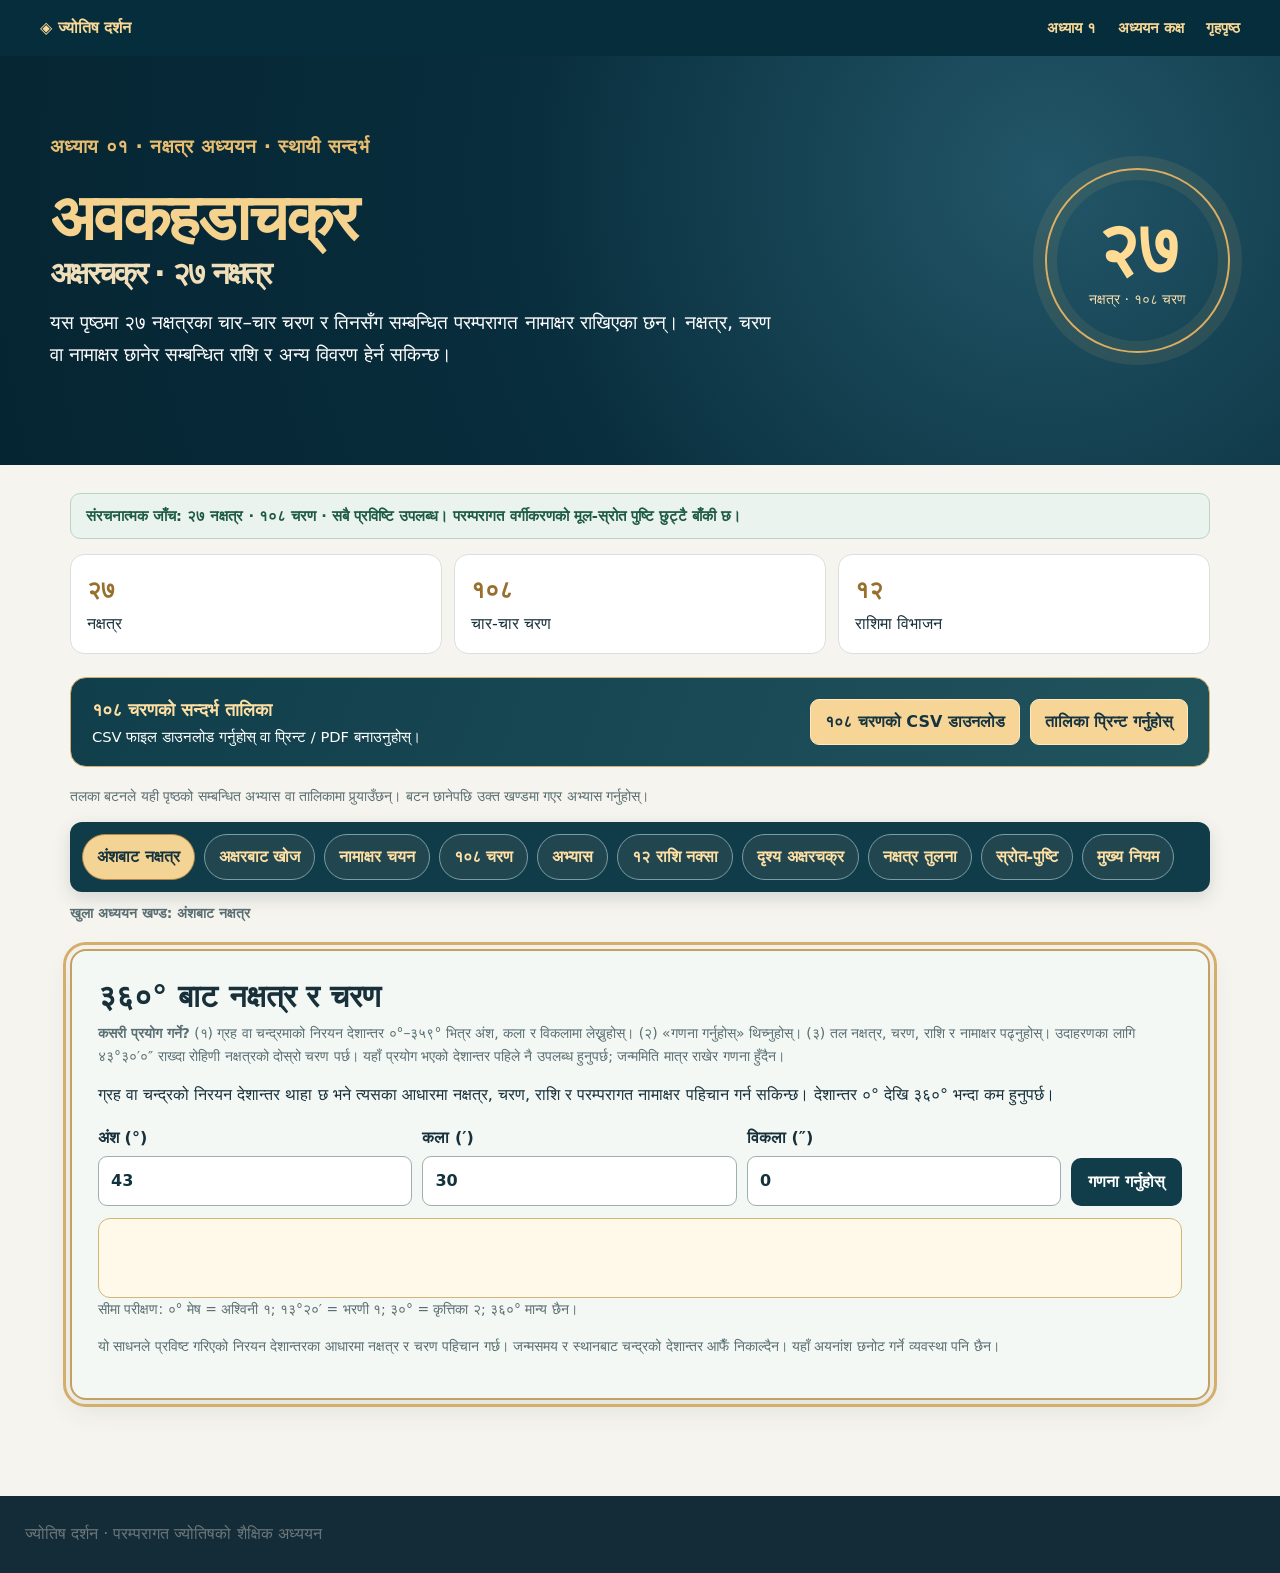
==== commit 63912ca7: "Expand akshara quiz to 15 mixed explained questions and enable next-question skipping" ====
--- a/akshara-chakra.html
+++ b/akshara-chakra.html
@@ -3,16 +3,22 @@
 html[data-theme=dark] body{background:#092531;color:#e9f1ed}html[data-theme=dark] .ac-panel,html[data-theme=dark] .ac-lead div{background:#103540;color:#f0f4f0;border-color:#41616a}html[data-theme=dark] .ac-card{background:#153b47;color:#f0f4f0;border-color:#48616a}html[data-theme=dark] .ac-card:hover,html[data-theme=dark] .ac-card[aria-pressed=true]{background:#244a51;border-color:#f0c77d}html[data-theme=dark] .ac-padas span{background:#294d56;color:#fce1aa}html[data-theme=dark] .ac-detail{background:#273c3c;color:#f0f4f0}html[data-theme=dark] .ac-detail-grid div{background:#153540;border-color:#5e6d66}html[data-theme=dark] .ac-note{background:#183b46;color:#eaf3ed}html[data-theme=dark] .ac-controls input,html[data-theme=dark] .ac-controls select{background:#173d48;color:#fff;border-color:#68818a}
 .ac-tool{margin-top:24px;padding:clamp(17px,2.5vw,26px);background:#f4f8f5;border:1px solid #cddbd5;border-radius:16px}.ac-tool h2{margin:0 0 7px;font-size:clamp(1.45rem,2.4vw,2rem)}.ac-tool-grid{display:grid;grid-template-columns:repeat(2,minmax(0,1fr));gap:13px;margin:16px 0}.ac-tool label{display:block;font-weight:750}.ac-tool select,.ac-tool input{width:100%;margin-top:5px;padding:11px 12px;border:1px solid #9dafb0;border-radius:9px;background:#fff;color:#12323c;font:inherit}.ac-result{background:#fff;border:1px solid #d2ae73;border-radius:12px;padding:17px;margin-top:13px}.ac-result strong{color:#80571c}.ac-result .ac-padas{max-width:500px}.ac-result .ac-padas span.active{background:#f4d594;color:#132c35;outline:2px solid #a97b32}.ac-table-wrap{overflow-x:auto;border:1px solid #d6dfdc;border-radius:12px;margin-top:16px}.ac-table{width:100%;border-collapse:collapse;min-width:710px}.ac-table th{background:#123b48;color:#fff;text-align:left;padding:11px}.ac-table td{padding:10px;border-bottom:1px solid #dce3df}.ac-table tr:nth-child(even){background:#f2f7f4}.ac-table td:nth-child(3){font-weight:750;color:#805b26}.ac-table tr:last-child td{border-bottom:0}.ac-legend{font-size:.92rem;color:#526a70}.ac-muted{color:#6c7775}.ac-quiz-options{display:grid;grid-template-columns:repeat(4,minmax(0,1fr));gap:9px;margin-top:13px}.ac-quiz-options button{font:inherit;font-weight:750;font-size:1.2rem;padding:13px;border-radius:10px;border:1px solid #b4c8c6;background:#fff;color:#173a43;cursor:pointer}.ac-quiz-options button:hover,.ac-quiz-options button:focus-visible{border-color:#ae7b34;outline:2px solid #e3c58c}.ac-next{font:inherit;font-weight:750;border:0;border-radius:9px;background:#133e4b;color:#fff;padding:11px 20px;cursor:pointer;margin-top:12px}.ac-next:disabled{opacity:.5;cursor:not-allowed}html[data-theme=dark] .ac-tool{background:#153844;border-color:#44646a}html[data-theme=dark] .ac-result{background:#12323d;color:#f0f3f1}html[data-theme=dark] .ac-result strong{color:#f4d18d}html[data-theme=dark] .ac-table td{border-color:#48646a}html[data-theme=dark] .ac-table tr:nth-child(even){background:#1b4650}html[data-theme=dark] .ac-table td:nth-child(3){color:#f4d18d}html[data-theme=dark] .ac-legend,html[data-theme=dark] .ac-muted{color:#c3d5d6}html[data-theme=dark] .ac-tool select,html[data-theme=dark] .ac-tool input,html[data-theme=dark] .ac-quiz-options button{background:#173b46;color:#fff;border-color:#708c92}@media(max-width:620px){.ac-tool-grid{grid-template-columns:1fr}.ac-quiz-options{grid-template-columns:repeat(2,minmax(0,1fr))}}
 .ac-quicknav{display:flex;flex-wrap:wrap;gap:9px;margin:0 0 18px}.ac-quicknav a{padding:8px 13px;background:#e9f1ec;border:1px solid #d1ddd7;border-radius:999px;color:#143c46;text-decoration:none;font-weight:700;font-size:.92rem}.ac-quicknav a:hover{background:#f5e6c8}.ac-feature-grid{display:grid;grid-template-columns:repeat(2,minmax(0,1fr));gap:18px;margin:0 0 22px}.ac-feature-grid .ac-tool{margin:0}.ac-calc-btn{padding:11px 17px;border:0;border-radius:10px;background:#113d4b;color:#fff;font:inherit;font-weight:750;cursor:pointer}.ac-calc-btn:hover{background:#21566a}.ac-quick-result{margin-top:12px;border:1px solid #d3b579;background:#fff9e9;padding:15px;border-radius:12px;min-height:80px}.ac-quick-result strong{font-size:1.2rem;color:#875a1d}.ac-inline{display:flex;align-items:end;gap:10px;flex-wrap:wrap}.ac-inline label{flex:1 1 120px}.ac-inline input{width:100%;min-width:0}.ac-explainer{display:grid;grid-template-columns:repeat(3,minmax(0,1fr));gap:12px}.ac-explainer article{background:#fff;border:1px solid #d8e0dc;border-radius:12px;padding:16px}.ac-explainer h3{margin:0 0 6px;font-size:1.12rem}.ac-explainer p{margin:0;font-size:.94rem}.ac-secondary{font:inherit;border:1px solid #b98d4b;color:#123846;background:#fff7e8;padding:9px 14px;border-radius:9px;cursor:pointer;font-weight:700}.ac-error{color:#a43b28;font-weight:750}.ac-footnote{font-size:.87rem;color:#5a6f73}.ac-tool:target{outline:3px solid #d5ae6b;outline-offset:4px}html[data-theme=dark] .ac-quicknav a{background:#214650;color:#f6dfaf;border-color:#57747b}html[data-theme=dark] .ac-quick-result{background:#263f42;color:#f4f4ee}html[data-theme=dark] .ac-quick-result strong{color:#f8d698}html[data-theme=dark] .ac-explainer article{background:#183d48;border-color:#557078}html[data-theme=dark] .ac-secondary{background:#264854;color:#f4dcaa}html[data-theme=dark] .ac-footnote{color:#c0d4d7}@media(max-width:820px){.ac-feature-grid{grid-template-columns:1fr}}@media(max-width:550px){.ac-explainer{grid-template-columns:1fr}.ac-inline{display:grid;grid-template-columns:repeat(2,minmax(0,1fr))}.ac-inline .ac-calc-btn{grid-column:1/-1}}
-.ac-classification{display:grid;grid-template-columns:repeat(2,minmax(0,1fr));gap:12px;margin-top:15px}.ac-classification div{border:1px solid #d4ded8;border-radius:12px;padding:13px;background:#fff}.ac-classification small{display:block;color:#61777b}.ac-classification strong{display:block;color:#825b25;font-size:1.25rem}.ac-filter-grid{display:flex;flex-wrap:wrap;gap:10px;margin:10px 0 17px}.ac-filter-grid label{font-weight:700;flex:1 1 180px}.ac-filter-grid select{display:block;width:100%;padding:10px;border:1px solid #a6b6b3;border-radius:9px;background:#fff;color:#173540;font:inherit}.ac-class-note{border-left:4px solid #c6a063;padding:12px 15px;background:#f7f3e9;border-radius:7px;margin:12px 0}.ac-badge{display:inline-block;border-radius:999px;padding:2px 9px;background:#e9f0eb;color:#315661;font-size:.85rem;font-weight:700}html[data-theme=dark] .ac-classification div{background:#183d48;border-color:#58747a}html[data-theme=dark] .ac-classification strong{color:#f4d49b}html[data-theme=dark] .ac-classification small{color:#c2d6d7}html[data-theme=dark] .ac-class-note{background:#23434a;color:#e9f1ed}html[data-theme=dark] .ac-filter-grid select{background:#183c47;color:#fff;border-color:#6b888e}html[data-theme=dark] .ac-badge{background:#31535c;color:#f5dba7}@media(max-width:500px){.ac-classification{grid-template-columns:1fr}}.ac-table-actions{display:flex;flex-wrap:wrap;gap:10px;margin:13px 0}.ac-table-actions button{font:inherit;padding:9px 14px;background:#123b48;color:#fff;border:1px solid #d2ac6d;border-radius:9px;cursor:pointer}.ac-table-actions button:focus-visible{outline:3px solid #d7b16e;outline-offset:2px}.ac-pada-pill{display:inline-block;background:#e5f0eb;padding:3px 8px;border-radius:7px;font-weight:700}.ac-source-status{padding:15px;border:1px solid #d5b781;border-radius:12px;background:#fff9e9;margin:16px 0}.ac-source-status strong{color:#79551e}.ac-source-status ul{margin:8px 0 0;padding-left:24px}.ac-table th{position:sticky;top:0;z-index:1}.ac-table tbody tr:hover{background:#f8edda}.ac-table td{white-space:nowrap}html[data-theme=dark] .ac-source-status{background:#243f44;color:#eef2ec}html[data-theme=dark] .ac-source-status strong{color:#f3d29a}html[data-theme=dark] .ac-pada-pill{background:#315661;color:#f9e5b9}html[data-theme=dark] .ac-table tbody tr:hover{background:#32515a}@media print{.ac-header,.ac-quicknav,.ac-controls,.ac-filter-grid,.ac-quiz-options,.ac-table-actions,.ac-calc-btn,.ac-next,.ac-feature-grid{display:none!important}.ac-panel,.ac-tool{box-shadow:none!important;border:1px solid #aaa!important;break-inside:avoid}.ac-table-wrap{overflow:visible}.ac-table{font-size:10px;min-width:0}.ac-table td,.ac-table th{padding:5px!important;white-space:normal}body{background:white!important;color:black!important}.ac-hero{padding:16px!important;background:white!important;color:black!important}.ac-hero h1{color:black!important}}.ac-download-bar{display:flex;align-items:center;justify-content:space-between;flex-wrap:wrap;gap:16px;background:linear-gradient(110deg,#103e4b,#21535d);color:#fff;border:1px solid #d5ae6b;border-radius:16px;padding:17px 21px;margin:0 0 18px}.ac-download-bar strong{display:block;color:#ffe0a4;font-size:1.12rem}.ac-download-bar span{display:block;font-size:.92rem}.ac-download-bar .ac-table-actions{margin:0}.ac-download-bar .ac-table-actions button{background:#f6d596;color:#163440;border:1px solid #ffe9bd;font-weight:800}.ac-download-bar .ac-table-actions button:hover{background:#fff0cc}@media(max-width:600px){.ac-download-bar{align-items:stretch}.ac-download-bar .ac-table-actions{display:grid;grid-template-columns:1fr;width:100%}}.ac-compare{display:grid;grid-template-columns:repeat(2,minmax(0,1fr));gap:14px}.ac-compare article{background:#fff;border:1px solid #cddad5;border-radius:13px;padding:17px}.ac-compare h3{font-size:1.35rem;margin:0 0 10px}.ac-compare dl{display:grid;grid-template-columns:1fr auto;gap:6px 14px;margin:0}.ac-compare dt{color:#52686c}.ac-compare dd{margin:0;font-weight:800}.ac-compare-note{margin:15px 0 0;padding:13px;background:#fff6e4;border-left:4px solid #bc8a42;border-radius:8px}.ac-status-table{width:100%;border-collapse:collapse;margin:12px 0}.ac-status-table td,.ac-status-table th{padding:10px;text-align:left;border-bottom:1px solid #d5dfdc}.ac-status-table th{background:#173d49;color:#fff}.ac-status-table td:last-child{font-weight:750}.ac-status-pending{color:#9a682c}.ac-status-partial{color:#507e68}html[data-theme=dark] .ac-compare article{background:#173b46;border-color:#56727a}html[data-theme=dark] .ac-compare dt{color:#c0d6d6}html[data-theme=dark] .ac-compare-note{background:#33453f;color:#f2ebd9}html[data-theme=dark] .ac-status-pending{color:#f0c78a}html[data-theme=dark] .ac-status-partial{color:#a3d5b5}@media(max-width:650px){.ac-compare{grid-template-columns:1fr}}.ac-matrix-wrap{overflow-x:auto;margin-top:14px;border:1px solid #d2dfd9;border-radius:12px}.ac-matrix{width:100%;border-collapse:separate;border-spacing:0;min-width:650px}.ac-matrix th,.ac-matrix td{padding:7px 8px;border-bottom:1px solid #dce4df;text-align:center}.ac-matrix thead th{background:#123b48;color:#fff}.ac-matrix tbody th{text-align:left;white-space:nowrap;font-weight:750}.ac-matrix button{font:inherit;cursor:pointer;border:1px solid #b8d0c5;background:#edf5ef;color:#143c45;border-radius:8px;padding:7px 10px;min-width:52px;font-weight:800}.ac-matrix button:hover,.ac-matrix button:focus-visible{background:#f5d89f;border-color:#b17c31;outline:2px solid #d7b36e}.ac-matrix button[aria-pressed=true]{background:#d8ae62;color:#172c32;border-color:#8b682c}.ac-matrix-summary{background:#fff9e8;border:1px solid #d7b878;border-radius:11px;padding:14px;margin-top:12px}.ac-matrix-summary strong{color:#855a1c}.ac-matrix-key{font-size:.9rem;color:#5e7275}.ac-matrix tbody tr:hover{background:#f4f7f0}html[data-theme=dark] .ac-matrix button{background:#244c55;color:#f7e5b7;border-color:#688388}html[data-theme=dark] .ac-matrix button[aria-pressed=true]{background:#e0b96c;color:#142c32}html[data-theme=dark] .ac-matrix-summary{background:#273f43;color:#f4f1e8}html[data-theme=dark] .ac-matrix-summary strong{color:#f7d69b}html[data-theme=dark] .ac-matrix-key{color:#c5d7d8}html[data-theme=dark] .ac-matrix tbody tr:hover{background:#224853}.ac-rashi-grid{display:grid;grid-template-columns:repeat(4,minmax(0,1fr));gap:11px;margin:16px 0}.ac-rashi-grid button{border:1px solid #c5d8d3;border-radius:12px;background:#fff;color:#173a45;padding:15px 12px;text-align:left;cursor:pointer;font:inherit;min-height:94px}.ac-rashi-grid button strong{display:block;font-size:1.2rem}.ac-rashi-grid button small{display:block;color:#657a7b}.ac-rashi-grid button:hover,.ac-rashi-grid button[aria-pressed=true]{background:#fff3d9;border-color:#b58b47}.ac-rashi-grid button:focus-visible{outline:3px solid #d5ad6c;outline-offset:2px}.ac-rashi-padas{display:grid;grid-template-columns:repeat(3,minmax(0,1fr));gap:10px;margin:15px 0}.ac-rashi-padas button{border:1px solid #c7d8d3;background:#fff;border-radius:10px;padding:13px 10px;font:inherit;color:#183a44;cursor:pointer;text-align:left}.ac-rashi-padas button strong{display:block;color:#8a6028;font-size:1.3rem}.ac-rashi-padas button span{display:block;font-size:.9rem}.ac-rashi-padas button:hover,.ac-rashi-padas button:focus-visible{border-color:#aa7d36;background:#fff5de;outline:2px solid #d5b475}.ac-rashi-result{padding:15px;background:#fff9ea;border:1px solid #dfc38c;border-radius:12px}.ac-rashi-result strong{color:#8b612a}html[data-theme=dark] .ac-rashi-grid button,html[data-theme=dark] .ac-rashi-padas button{background:#1a414c;color:#f4f4ed;border-color:#607b80}html[data-theme=dark] .ac-rashi-grid button[aria-pressed=true],html[data-theme=dark] .ac-rashi-grid button:hover,html[data-theme=dark] .ac-rashi-padas button:hover{background:#34535a;border-color:#e2bd7b}html[data-theme=dark] .ac-rashi-grid button small{color:#cadbdd}html[data-theme=dark] .ac-rashi-padas button strong,html[data-theme=dark] .ac-rashi-result strong{color:#f1d397}html[data-theme=dark] .ac-rashi-result{background:#23444a;color:#f2f1e9}@media(max-width:850px){.ac-rashi-grid{grid-template-columns:repeat(3,minmax(0,1fr))}}@media(max-width:570px){.ac-rashi-grid{grid-template-columns:repeat(2,minmax(0,1fr))}.ac-rashi-padas{grid-template-columns:repeat(2,minmax(0,1fr))}}.ac-data-check{margin:0 0 15px;padding:10px 15px;background:#eaf3ed;color:#1d5a43;border:1px solid #b7d6c4;border-radius:10px;font-weight:750;font-size:.92rem}.ac-data-check[data-status=error]{background:#fff1e8;color:#a13b22;border-color:#e6a88e}html[data-theme=dark] .ac-data-check{background:#193d37;color:#d3f3de;border-color:#4d8168}html[data-theme=dark] .ac-data-check[data-status=error]{background:#4b302a;color:#ffe0d1}.ac-quiz-options button.ac-answer-correct,.ac-quiz-options button.ac-answer-correct:disabled{border:3px solid #27704a;background:#e1f3e7;color:#154c32;opacity:1}.ac-quiz-options button.ac-answer-wrong,.ac-quiz-options button.ac-answer-wrong:disabled{border:3px solid #a94c3b;background:#fff0eb;color:#842e22;opacity:1}.ac-quiz-options button:disabled{cursor:default;opacity:.72}html[data-theme=dark] .ac-quiz-options button.ac-answer-correct:disabled{background:#194c38;color:#d8f6df;border-color:#79d09b}html[data-theme=dark] .ac-quiz-options button.ac-answer-wrong:disabled{background:#57352f;color:#ffe0d7;border-color:#ec9985} .ac-quicknav a:focus-visible{outline:3px solid #d7ae66;outline-offset:3px}.ac-quicknav a[aria-current="location"]{background:#f6dfaa;color:#173440;border-color:#a77b39}html{scroll-behavior:smooth} [id^="ac"]{scroll-margin-top:22px}@media(prefers-reduced-motion:reduce){html{scroll-behavior:auto}} .ac-quicknav{display:flex!important;flex-wrap:wrap;gap:9px;position:relative;z-index:3}.ac-quicknav .ac-nav-button{appearance:none;display:inline-block;pointer-events:auto;position:relative;z-index:4;padding:9px 14px;border:1px solid #7b9ca3;border-radius:999px;background:#214650;color:#ffe0a4;font:inherit;font-weight:750;cursor:pointer;touch-action:manipulation}.ac-quicknav .ac-nav-button:hover,.ac-quicknav .ac-nav-button:focus-visible,.ac-quicknav .ac-nav-button[aria-pressed=true]{background:#f4d494;color:#16333d;border-color:#b48744;outline-offset:2px}.ac-quicknav .ac-nav-button:focus-visible{outline:3px solid #b48744}#acNavStatus{margin:4px 0 20px}body.ac-module-mode section.ac-tool[hidden]{display:none!important}body.ac-module-mode .ac-feature-grid.ac-module-feature-active{grid-template-columns:minmax(0,1fr)}body.ac-module-mode .ac-feature-grid:not(.ac-module-feature-active){display:none}body.ac-module-mode .ac-quicknav{margin-bottom:10px}body.ac-module-mode section.ac-tool:not([hidden]){border:2px solid #c6a063;box-shadow:0 10px 28px #0b344017} body.ac-module-mode .ac-quicknav{position:sticky;top:0;z-index:50;background:#103b48;padding:12px;border-radius:12px;max-height:42vh;overflow-y:auto;box-shadow:0 6px 18px #102e3b25}body.ac-module-mode .ac-tool{scroll-margin-top:160px}body.ac-module-mode #acNavStatus{font-weight:700} #acModuleWorkspace{display:block!important;min-height:260px;margin:16px 0 26px;position:relative;z-index:2}#acModuleWorkspace>.ac-tool{width:100%;max-width:100%;display:block;box-sizing:border-box}#acModuleWorkspace>.ac-tool[hidden]{display:none!important}body.ac-module-mode .ac-feature-grid{display:none!important}body.ac-module-mode .ac-panel:has(#acGrid){display:none!important}body.ac-module-mode #acModuleWorkspace>.ac-tool:not([hidden]){display:block!important} .ac-syllable-picker{border:1px solid #b99b63;border-radius:14px;padding:16px;margin:14px 0;background:rgba(197,161,93,.09)}.ac-syllable-picker p{margin:0 0 10px}.ac-syllable-grid{display:grid;grid-template-columns:repeat(auto-fill,minmax(64px,1fr));gap:8px;max-height:300px;overflow-y:auto;margin:12px 0}.ac-syllable-grid button{border:1px solid #9f8661;border-radius:9px;padding:9px 5px;background:#254653;color:#fff0c7;font:inherit;font-weight:700;cursor:pointer;min-height:46px}.ac-syllable-grid button:hover,.ac-syllable-grid button:focus-visible,.ac-syllable-grid button[aria-pressed=true]{background:#dfbd78;color:#18343e;outline-offset:2px}.ac-syllable-grid button small{display:block;font-size:.65rem;font-weight:400}.ac-syllable-picker input{width:100%;box-sizing:border-box;padding:10px;border-radius:8px;border:1px solid #9f8661}html[data-theme=dark] .ac-syllable-picker{background:#1d3b44;color:#f2eadb}</style><script>(function(){try{var t=localStorage.getItem('jyotisha-reader-theme-v1');if(t==='dark'||t==='light')document.documentElement.dataset.theme=t;else if(matchMedia('(prefers-color-scheme:dark)').matches)document.documentElement.dataset.theme='dark'}catch(e){}})();</script></head><body><header class="ac-header"><a href="index.html#dashboard">◈ ज्योतिष दर्शन</a><nav aria-label="मुख्य नेभिगेसन"><a href="index.html?chapter=1">अध्याय १</a><a href="index.html#dashboard">अध्ययन कक्ष</a><a href="index.html">गृहपृष्ठ</a></nav></header><section class="ac-hero"><div class="ac-hero-inner"><div><p class="ac-kicker">अध्याय ०१ · नक्षत्र अध्ययन · स्थायी सन्दर्भ</p><h1>अवकहडाचक्र <span style="font-size:.48em;display:block;color:#f1dfba">अक्षरचक्र · २७ नक्षत्र</span></h1><p>यस पृष्ठमा २७ नक्षत्रका चार–चार चरण र तिनसँग सम्बन्धित परम्परागत नामाक्षर राखिएका छन्। नक्षत्र, चरण वा नामाक्षर छानेर सम्बन्धित राशि र अन्य विवरण हेर्न सकिन्छ।</p></div><div class="ac-medallion" aria-hidden="true"><strong>२७</strong><span>नक्षत्र · १०८ चरण</span></div></div></section><main class="ac-main"><div class="ac-data-check" role="status" id="acDataCheck" aria-live="polite">२७ नक्षत्र र १०८ चरणको तालिका जाँच हुँदैछ…</div><div class="ac-lead"><div><strong>२७</strong>नक्षत्र</div><div><strong>१०८</strong>चार-चार चरण</div><div><strong>१२</strong>राशिमा विभाजन</div></div><div class="ac-download-bar" aria-label="डाउनलोड र प्रिन्ट"><div><strong>१०८ चरणको सन्दर्भ तालिका</strong><span>CSV फाइल डाउनलोड गर्नुहोस् वा प्रिन्ट / PDF बनाउनुहोस्।</span></div><div class="ac-table-actions"><button type="button" id="acDownloadCsv">१०८ चरणको CSV डाउनलोड</button><button type="button" id="acPrintTable">तालिका प्रिन्ट गर्नुहोस्</button></div></div><p class="ac-footnote" id="acNavHelp">तलका बटनले यही पृष्ठको सम्बन्धित अभ्यास वा तालिकामा पुर्‍याउँछन्। बटन छानेपछि उक्त खण्डमा गएर अभ्यास गर्नुहोस्।</p><div class="ac-quicknav" role="group" aria-label="अक्षरचक्रका खण्डहरू"><button type="button" class="ac-nav-button" data-target="acLocator" aria-controls="acLocator">अंशबाट नक्षत्र</button><button type="button" class="ac-nav-button" data-target="acReverse" aria-controls="acReverse">अक्षरबाट खोज</button><button type="button" class="ac-nav-button" data-target="acNamingTitle" aria-controls="acNamingTitle">नामाक्षर चयन</button><button type="button" class="ac-nav-button" data-target="acTableTitle" aria-controls="acTableTitle">१०८ चरण</button><button type="button" class="ac-nav-button" data-target="acQuizTitle" aria-controls="acQuizTitle">अभ्यास</button><button type="button" class="ac-nav-button" data-target="acRashi" aria-controls="acRashi">१२ राशि नक्सा</button><button type="button" class="ac-nav-button" data-target="acMatrix" aria-controls="acMatrix">दृश्य अक्षरचक्र</button><button type="button" class="ac-nav-button" data-target="acCompare" aria-controls="acCompare">नक्षत्र तुलना</button><button type="button" class="ac-nav-button" data-target="acVerification" aria-controls="acVerification">स्रोत-पुष्टि</button><button type="button" class="ac-nav-button" data-target="acConcepts" aria-controls="acConcepts">मुख्य नियम</button></div><p id="acNavStatus" class="ac-footnote" role="status" aria-live="polite">खण्ड छान्न माथिका बटन प्रयोग गर्नुहोस्।</p><div class="ac-feature-grid"><section class="ac-tool" id="acLocator" aria-labelledby="acLocatorTitle"><h2 id="acLocatorTitle">३६०° बाट नक्षत्र र चरण</h2><p class="ac-footnote"><strong>कसरी प्रयोग गर्ने?</strong> (१) ग्रह वा चन्द्रमाको निरयन देशान्तर ०°–३५९° भित्र अंश, कला र विकलामा लेख्नुहोस्। (२) «गणना गर्नुहोस्» थिच्नुहोस्। (३) तल नक्षत्र, चरण, राशि र नामाक्षर पढ्नुहोस्। उदाहरणका लागि ४३°३०′०″ राख्दा रोहिणी नक्षत्रको दोस्रो चरण पर्छ। यहाँ प्रयोग भएको देशान्तर पहिले नै उपलब्ध हुनुपर्छ; जन्ममिति मात्र राखेर गणना हुँदैन।</p><p>ग्रह वा चन्द्रको निरयन देशान्तर थाहा छ भने त्यसका आधारमा नक्षत्र, चरण, राशि र परम्परागत नामाक्षर पहिचान गर्न सकिन्छ। देशान्तर ०° देखि ३६०° भन्दा कम हुनुपर्छ।</p><form id="acDegreeForm"><div class="ac-inline"><label>अंश (°)<input id="acDegree" type="number" min="0" max="359" step="1" value="43" required></label><label>कला (′)<input id="acMinute" type="number" min="0" max="59" step="1" value="30" required></label><label>विकला (″)<input id="acSecond" type="number" min="0" max="59.999" step="any" value="0" required></label><button class="ac-calc-btn" type="submit">गणना गर्नुहोस्</button></div></form><div id="acDegreeResult" class="ac-quick-result" aria-live="polite"></div><p class="ac-footnote">सीमा परीक्षण: ०° मेष = अश्विनी १; १३°२०′ = भरणी १; ३०° = कृत्तिका २; ३६०° मान्य छैन।</p><p class="ac-footnote">यो साधनले प्रविष्ट गरिएको निरयन देशान्तरका आधारमा नक्षत्र र चरण पहिचान गर्छ। जन्मसमय र स्थानबाट चन्द्रको देशान्तर आफैँ निकाल्दैन। यहाँ अयनांश छनोट गर्ने व्यवस्था पनि छैन।</p></section><section class="ac-tool" id="acReverse" aria-labelledby="acReverseTitle"><h2 id="acReverseTitle">नामाक्षरका आधारमा नक्षत्र खोज्नुहोस्</h2><p class="ac-footnote"><strong>कसरी प्रयोग गर्ने?</strong> खोज बाकसमा नामको आरम्भिक ध्वनि, जस्तै «लो» वा रोमन लिपिमा «Lo», लेख्नुहोस्। «लो» भरणीको चौथो चरण हो; «रो» स्वातीको तेस्रो चरण हो। मिल्ने नक्षत्र र चरण तल देखिन्छन्। एउटै ध्वनि एकभन्दा बढी स्थानमा भेटिन सक्छ। यो नामाक्षरको सन्दर्भ खोज हो, व्यक्तिको जन्मनक्षत्र पुष्टि गर्ने साधन होइन।</p><p>नामको सुरुवाती अक्षर वा ध्वनि प्रविष्ट गरी त्यससँग परम्परागत रूपमा जोडिएका नक्षत्र र चरण हेर्नुहोस्।</p><label for="acReverseInput">नामाक्षर वा सुरुवाती ध्वनि</label><input id="acReverseInput" type="search" placeholder="जस्तै: लो, रो, मा, Lo, Ro" autocomplete="off"><div class="ac-syllable-picker"><p><strong>देवनागरी नामाक्षर छान्नुहोस्</strong> · नेपाली किबोर्ड नभए तलको अक्षरमा थिच्नुहोस्। छानिएको अक्षर खोज बाकसमा आफैँ भरिन्छ।</p><label for="acSyllableFilter">अक्षर छिटो छान्न खोज्नुहोस्</label><input id="acSyllableFilter" type="search" placeholder="जस्तै: लो, lo, रो, ro" autocomplete="off"><div class="ac-syllable-grid" id="acSyllableGrid" role="group" aria-label="नक्षत्रका नामाक्षरहरू"></div><p class="ac-footnote" id="acSyllableCount"></p></div><div id="acReverseResult" class="ac-quick-result" aria-live="polite">खोज सुरु गर्न अक्षर लेख्नुहोस्।</div><p class="ac-footnote">नामको पहिलो अक्षरकै आधारमा कसैको जन्मनक्षत्र निश्चित गर्न सकिँदैन। यहाँ नामकरणसँग सम्बन्धित परम्परागत अक्षर र नक्षत्रको सम्बन्ध मात्र देखाइएको छ।</p></section></div><section class="ac-panel"><h2>नक्षत्र तथा नामाक्षरको सूची</h2><p>प्रत्येक नक्षत्रका चार नामाक्षर क्रमशः पहिलोदेखि चौथो चरणसम्मका हुन्। कुनै नक्षत्र छानेपछि त्यसको विस्तृत विवरण खुल्छ।</p><div class="ac-filter-grid"><label>गण<select id="acGanaFilter"><option value="">सबै गण</option><option>देव</option><option>मनुष्य</option><option>राक्षस</option></select></label><label>नाडी<select id="acNadiFilter"><option value="">सबै नाडी</option><option>आदि</option><option>मध्य</option><option>अन्त्य</option></select></label><label>योनि<select id="acYoniFilter"><option value="">सबै योनि</option></select></label></div><div class="ac-controls"><input id="acSearch" type="search" placeholder="नक्षत्र, अक्षर वा ग्रह खोज्नुहोस्…" aria-label="नक्षत्र, अक्षर वा ग्रह खोज्नुहोस्"><select id="acSign" aria-label="राशिअनुसार छान्नुहोस्"><option value="">सबै राशि</option><option>मेष</option><option>वृष</option><option>मिथुन</option><option>कर्कट</option><option>सिंह</option><option>कन्या</option><option>तुला</option><option>वृश्चिक</option><option>धनु</option><option>मकर</option><option>कुम्भ</option><option>मीन</option></select><select id="acLord" aria-label="नक्षत्र स्वामीअनुसार छान्नुहोस्"><option value="">सबै नक्षत्र स्वामी</option><option>केतु</option><option>शुक्र</option><option>सूर्य</option><option>चन्द्र</option><option>मङ्गल</option><option>राहु</option><option>बृहस्पति</option><option>शनि</option><option>बुध</option></select></div><p id="acCount" aria-live="polite"></p><div class="ac-grid" id="acGrid"></div><div id="acDetail" class="ac-detail" aria-live="polite"><h3>नक्षत्र छान्नुहोस्</h3><p>विवरण हेर्न माथिको कुनै कार्ड छान्नुहोस्।</p></div><section class="ac-tool" aria-labelledby="acNamingTitle"><h2 id="acNamingTitle">नामाक्षर पहिचान गर्ने अभ्यास</h2><p class="ac-footnote"><strong>अभ्यास:</strong> पहिले नक्षत्र छान्नुहोस्, त्यसपछि पहिलोदेखि चौथोमध्ये एउटा चरण छान्नुहोस्। परिणाममा देखिएको नामाक्षर टिप्नुहोस् र अर्को चरण छानेर भिन्नता तुलना गर्नुहोस्। नक्षत्र र चरण थाहा नभए पहिले «अंशबाट नक्षत्र» अभ्यास गर्नुहोस्।</p><p>नक्षत्र र चरण छानेपछि त्यससँग जोडिएको परम्परागत नामाक्षर देखिन्छ। यो सुविधा नक्षत्र र चरण पहिले नै थाहा भएको अवस्थामा प्रयोग गर्नका लागि हो; यसले जन्मनक्षत्र गणना गर्दैन।</p><div class="ac-tool-grid"><label>नक्षत्र<select id="acNameNak"></select></label><label>चरण<select id="acNamePada"><option value="0">पहिलो चरण</option><option value="1">दोस्रो चरण</option><option value="2">तेस्रो चरण</option><option value="3">चौथो चरण</option></select></label></div><div class="ac-result" id="acNameResult" aria-live="polite"></div></section><section class="ac-tool" aria-labelledby="acTableTitle"><h2 id="acTableTitle">२७ नक्षत्रका १०८ चरण: विस्तृत तालिका</h2><p class="ac-footnote"><strong>तालिका पढ्ने तरिका:</strong> एउटा नक्षत्रको चार पङ्क्ति हेर्नुहोस्। «चरण» ले चार भागमध्ये कुन भाग हो भन्छ; «नामाक्षर» ले त्यस भागसँग जोडिएको परम्परागत आरम्भिक ध्वनि देखाउँछ। «राशि» प्रत्येक चरणको अलग-अलग जाँच्नुहोस्, किनकि कुनै नक्षत्र दुई राशिमा पर्न सक्छ।</p><p class="ac-legend">प्रत्येक चरणको विस्तार ३°२०′ हुन्छ र नौ चरणले एउटा राशि पूरा गर्छन्। केही नक्षत्रका चरण दुई राशिमा पर्ने भएकाले तालिकामा प्रत्येक चरणको राशि छुट्टै देखाइएको छ।</p><p class="ac-legend">तालिका डाउनलोड गर्ने र छाप्ने विकल्प पृष्ठको माथिल्लो भागमा पनि राखिएका छन्।</p><div class="ac-table-wrap"><table class="ac-table"><thead><tr><th>नक्षत्र</th><th>चरण</th><th>नामाक्षर</th><th>राशि</th><th>नक्षत्र स्वामी</th><th>गण</th><th>नाडी</th><th>योनि</th><th>वैरयोनि</th></tr></thead><tbody id="acPadaRows"></tbody></table></div><div class="ac-source-status"><strong>स्रोत-पुष्टि अवस्था</strong><ul><li>नक्षत्र क्रम, चरण, राशि र नामाक्षर: संरचित अध्ययन तालिका।</li><li>गण, नाडी, योनि र वैरयोनि: मूल छविसँग अन्तिम पङ्क्तिगत जाँच आवश्यक।</li><li>वर्ण, वश्य, आसन: मूल चित्रका चरणगत प्रविष्टिहरू अझै पूर्ण रूपमा उतारिएका छैनन्।</li><li>अभिजित: अतिरिक्त परम्परागत प्रविष्टि, २७-नक्षत्रको समान-विभाजन गणनामा समावेश छैन।</li></ul></div><p class="ac-legend">गण, नाडी, योनि र वैरयोनि स्तम्भहरू तपाईंले उपलब्ध गराउनुभएको अवकहडाचक्रको पङ्क्ति र नक्षत्र क्रमसँग मिलाएर राखिएका छन्। मूल चित्रमा अभिजित अतिरिक्त स्तम्भका रूपमा आउँछ; त्यसलाई २७ नक्षत्रको क्रमाङ्कमा गाभिएको छैन। वर्ण, वश्य र आसनका बाँकी स्तम्भहरूमा चरणअनुसार फरक देखिने भएकाले स्रोतसँग थप पङ्क्ति-स्तरको पुष्टि आवश्यक छ।</p></section><section class="ac-tool" aria-labelledby="acQuizTitle"><h2 id="acQuizTitle">नामाक्षरसम्बन्धी अभ्यास · ५ प्रश्न</h2><p class="ac-footnote"><strong>प्रश्न हल गर्ने नमुना:</strong> «भरणीको चौथो चरणको नामाक्षर कुन हो?» भन्ने प्रश्न आएमा भरणीको क्रम ली–लू–ले–लो सम्झनुहोस्। चौथो स्थानको उत्तर «लो» हुन्छ। अनुमान गर्नुको सट्टा «१०८ चरण» तालिका हेरेर जाँच्ने बानी बसाल्नुहोस्।</p><p class="ac-footnote"><strong>स्वमूल्याङ्कन:</strong> प्रश्नमा दिइएको नक्षत्र र चरण ध्यानपूर्वक पढेर एउटा उत्तर छान्नुहोस्। सही उत्तर र प्रतिक्रिया देखिएपछि «अर्को प्रश्न» थिच्नुहोस्। गल्ती भए «१०८ चरण» तालिकामा सम्बन्धित पङ्क्ति हेरेर पुनः अभ्यास गर्नुहोस्।</p><p>प्रश्नमा दिइएको नक्षत्र र चरण हेरेर सही नामाक्षर छान्नुहोस्। अभ्यास फेरि सुरु गर्दा नयाँ प्रश्नहरू आउँछन्।</p><div class="ac-result" id="acQuiz" aria-live="polite"></div><button class="ac-next" id="acQuizNext" type="button">अर्को प्रश्न</button></section><section class="ac-tool" id="acRashi" aria-labelledby="acRashiTitle"><h2 id="acRashiTitle">१२ राशि अनुसार १०८ चरणको नक्सा</h2><p class="ac-footnote"><strong>कसरी प्रयोग गर्ने?</strong> पहिले १२ राशिमध्ये एउटा छान्नुहोस्। त्यस राशिका नौ चरण तल खुल्छन्। कुनै चरणमा थिच्दा त्यसको नक्षत्र, नामाक्षर र स्वामी देखिन्छ। उदाहरण: मेष राशिका अन्तिम चरणहरू कृत्तिका नक्षत्रमा पर्छन्, त्यसैले राशि र नक्षत्रको सीमा सधैँ मिल्दैन।</p><p>राशि छानेपछि त्यसमा पर्ने नौ चरण, सम्बन्धित नक्षत्र, नामाक्षर र राशिस्वामी देखिन्छन्। कुनै चरण छान्दा नामाक्षर खोज्ने भागमा पनि सोही चरणको विवरण देखिन्छ।</p><div id="acRashiGrid" class="ac-rashi-grid" role="group" aria-label="१२ राशि छान्नुहोस्"></div><h3 id="acRashiHeading"></h3><div id="acRashiPadas" class="ac-rashi-padas"></div><div id="acRashiResult" class="ac-rashi-result" aria-live="polite"></div><p class="ac-footnote">प्रत्येक राशि = ३०° = नौ चरण। नक्षत्र = १३°२०′ = चार चरण। यो समान निरयन विभाजनको शैक्षिक नक्सा हो।</p></section><section class="ac-tool" id="acMatrix" aria-labelledby="acMatrixTitle"><h2 id="acMatrixTitle">२७ × ४ चरणको दृश्य अक्षरचक्र</h2><p class="ac-footnote"><strong>उदाहरण:</strong> भरणीको पङ्क्तिमा ली, लू, ले, लो क्रमशः पहिलो, दोस्रो, तेस्रो र चौथो चरणका नामाक्षर हुन्। «लो» छानेपछि भरणीको चौथो चरण देखिनुपर्छ। यही विधिले अरू नक्षत्र पनि अभ्यास गर्नुहोस्।</p><p class="ac-footnote"><strong>दृश्य अभ्यास:</strong> चक्रमा नक्षत्रका चार-चार चरणको क्रम हेर्नुहोस्। कुनै अक्षर वा चरण छान्दा त्यसको नाम र स्थान सम्बन्धी विवरण तल खुल्छ। एउटै नक्षत्रका चार चरणको क्रम मिलाएर पढ्ने अभ्यास गर्नुहोस्।</p><p>प्रत्येक नक्षत्रका चार नामाक्षर एउटै पङ्क्तिमा राखिएका छन्। कुनै अक्षर छानेपछि त्यसको चरण, राशि, नक्षत्रस्वामी र परम्परागत वर्गीकरण तल हेर्न सकिन्छ।</p><div class="ac-matrix-wrap"><table class="ac-matrix"><thead><tr><th>नक्षत्र</th><th>१ चरण</th><th>२ चरण</th><th>३ चरण</th><th>४ चरण</th></tr></thead><tbody id="acMatrixRows"></tbody></table></div><p class="ac-matrix-key">कुल २७ नक्षत्र × ४ चरण = १०८ अक्षरस्थान। यो नामकरण ध्वनिको तालिका हो, १०८ अद्वितीय ध्वनि हुने दाबी होइन।</p><div id="acMatrixSummary" class="ac-matrix-summary" aria-live="polite">माथिको कुनै अक्षर छान्नुहोस्।</div></section><section class="ac-tool" id="acCompare" aria-labelledby="acCompareTitle"><h2 id="acCompareTitle">दुई नक्षत्रको तुलनात्मक अध्ययन</h2><p class="ac-footnote"><strong>उदाहरण अभ्यास:</strong> पहिलो नक्षत्र «अश्विनी» र दोस्रो «भरणी» छान्नुहोस्। दुवै मेष राशिमा पर्छन्, तर अश्विनीको नक्षत्रस्वामी केतु र भरणीको शुक्र हो। त्यसैले एउटै राशि हुनु र एउटै नक्षत्रस्वामी हुनु फरक कुरा हुन्।</p><p class="ac-footnote"><strong>तुलना गर्ने तरिका:</strong> पहिलो र दोस्रो नक्षत्र छुट्टाछुट्टै छान्नुहोस्। त्यसपछि दुवैको नक्षत्रस्वामी, गण, नाडी र योनि लगायत उपलब्ध विवरण तुलना गर्नुहोस्। यहाँ समानता वा भिन्नता देखाउनु अध्ययनको उद्देश्य हो; यसबाट वैवाहिक अनुकूलताको निश्चित निष्कर्ष निकालिँदैन।</p><p>दुई नक्षत्र छानेर तिनका गण, नाडी, योनि, वैरयोनि, नामाक्षर र नक्षत्रस्वामी तुलना गर्न सकिन्छ। यी परम्परागत वर्गीकरणका आधारमा व्यक्तित्व वा वैवाहिक सम्बन्धबारे वैज्ञानिक निष्कर्ष निकाल्न मिल्दैन।</p><div class="ac-tool-grid"><label>पहिलो नक्षत्र<select id="acCompareA"></select></label><label>दोस्रो नक्षत्र<select id="acCompareB"></select></label></div><div class="ac-compare" id="acCompareResult" aria-live="polite"></div><p class="ac-compare-note" id="acCompareNote"></p></section><section class="ac-tool" id="acVerification" aria-labelledby="acVerificationTitle"><h2 id="acVerificationTitle">मूल अवकहडाचक्रसँग विवरण मिलान</h2><p class="ac-footnote"><strong>यो खण्ड किन आवश्यक छ?</strong> डिजिटल तालिकामा देखिने सबै विवरणको प्रमाणको स्तर एउटै हुँदैन। गणितीय विभाजन (३६०° ÷ २७) र परम्परागत नामाक्षर तथा गण–नाडी जस्ता वर्गीकरणलाई छुट्टाछुट्टै बुझ्नुपर्छ। तल कुन विवरण उपलब्ध छ र कुन विवरणको मूल पाठसँग पुनः जाँच बाँकी छ भन्ने स्पष्ट गरिएको छ।</p><p>मूल चित्रमा कतिपय वर्गीकरण नक्षत्रअनुसार र कतिपय चरण वा राशिअनुसार फरक देखिन्छन्। त्यसैले एउटै नक्षत्रमा सबै चरणलाई एउटै वर्ण, वश्य वा आसन दिनु गलत हुन सक्छ।</p><table class="ac-status-table"><thead><tr><th>जानकारी</th><th>हालको अवस्था</th></tr></thead><tbody><tr><td>२७ नक्षत्र, १०८ चरण, नामाक्षर र राशि</td><td class="ac-status-partial">डिजिटल तालिकामा उपलब्ध</td></tr><tr><td>गण, नाडी, योनि, वैरयोनि</td><td class="ac-status-partial">उपलब्ध; मूल चित्रसँग अन्तिम पङ्क्तिगत जाँच बाँकी</td></tr><tr><td>वर्ण, वश्य, आसन</td><td class="ac-status-pending">चरणगत स्रोत-पुष्टि बाँकी</td></tr><tr><td>अभिजित</td><td class="ac-status-pending">२७ नक्षत्रको गणनाभन्दा अलग सन्दर्भ</td></tr></tbody></table><p class="ac-footnote">मूल स्रोतसँग पुष्टि हुन बाँकी विवरण अनुमान गरेर थपिएका छैनन्। यहाँका वर्गीकरण परम्परागत पाठसँग सम्बन्धित हुन्; तिनलाई व्यक्तित्व वा सम्बन्धको वैज्ञानिक मापन मान्नु हुँदैन।</p></section><section class="ac-tool" id="acConcepts" aria-labelledby="acConceptsTitle"><h2 id="acConceptsTitle">अक्षरचक्र अध्ययनका आधारभूत नियम</h2><p class="ac-footnote"><strong>अध्ययनको क्रम:</strong> पहिले नक्षत्र र चरणको कोणीय मापन बुझ्नुहोस्। त्यसपछि राशिसँगको सम्बन्ध, नामाक्षर र नक्षत्रस्वामी अध्ययन गर्नुहोस्। उदाहरण: मेष ०° देखि ३०° सम्म फैलिन्छ; अश्विनीका चार चरण (०°–१३°२०′), भरणीका चार चरण (१३°२०′–२६°४०′) र कृत्तिकाको पहिलो चरण (२६°४०′–३०°) मेषमा पर्छन्। यसरी ४ + ४ + १ = ९ चरण हुन्छन्।</p><div class="ac-explainer"><article><h3>नक्षत्र र चरण</h3><p>पूरा ३६०° राशिचक्रलाई २७ बराबर भागमा बाँड्दा प्रत्येक नक्षत्र १३°२०′ हुन्छ। प्रत्येक नक्षत्रका चार चरण ३°२०′ का हुन्छन्।</p></article><article><h3>राशिसँग सम्बन्ध</h3><p>प्रत्येक राशि ३०° अर्थात् नौ चरण बराबर हुन्छ। त्यसैले केही नक्षत्र दुई राशिमा फैलिन्छन् र चरणअनुसार राशि बदलिन्छ।</p></article><article><h3>दुई प्रकारका स्वामी</h3><p>नक्षत्र स्वामी (विंशोत्तरी क्रम) र राशि स्वामी एउटै अवधारणा होइनन्। चन्द्रको नक्षत्र स्वामी दशा अध्ययनमा प्रयोग गरिन्छ।</p></article><article><h3>नामाक्षर</h3><p>परम्परागत नामकरणमा प्रत्येक चरणसँग एउटा आरम्भिक ध्वनि जोडिन्छ। क्षेत्रीय उच्चारण र लिप्यन्तरणका भिन्नता सम्भव छन्।</p></article><article><h3>अभिजित</h3><p>केही परम्परागत चक्रमा अभिजित पनि आउँछ। यो पृष्ठको २७ नक्षत्र र १०८ चरणको समान-विभाजन गणनामा अभिजित अलग राखिएको छ।</p></article><article><h3>परम्परागत वर्गीकरण</h3><p>गण, नाडी, योनि, वैरयोनि, वर्ण, वश्य आदि ऐतिहासिक ज्योतिषीय वर्गीकरण हुन्। तिनलाई व्यक्ति वा सम्बन्धको वैज्ञानिक मूल्याङ्कनका रूपमा प्रयोग गर्नु हुँदैन।</p></article></div><p class="ac-footnote">पद्धति: ०° मेषबाट आरम्भ हुने समान २७-नक्षत्र विभाजन। परम्परागत पाठभेदलाई अलग पहिचान गरेर मात्र तालिकामा थपिनेछ।</p></section><div class="ac-note"><strong>अध्ययन टिप्पणी</strong><p>यो तालिका २७ नक्षत्रसँग सम्बन्धित नामाक्षर पद्धति बुझ्नका लागि तयार गरिएको हो। क्षेत्र र परम्पराअनुसार उच्चारण तथा अक्षरलेखनमा भिन्नता पाइन्छ। नाम राख्ने निर्णयमा परिवारको चलन र भाषिक प्रयोगलाई पनि ध्यान दिनुपर्छ।</p><p>तपाईंले उपलब्ध गराउनुभएको पुरानो चक्रमा गण, नाडी, योनि, वर्ण, वश्य, आसन लगायत थप वर्गीकरण र अभिजितको उल्लेख पनि छ। ती स्तम्भहरूलाई स्रोतसँग एक-एक गरी जाँचेर अर्को संस्करणमा समावेश गर्नु उचित हुन्छ; अहिले ती अप्रमाणित विवरणहरू अनुमान गरेर भरिएका छैनन्।</p></div></section></main><footer>ज्योतिष दर्शन · परम्परागत ज्योतिषको शैक्षिक अध्ययन</footer><script>
+.ac-classification{display:grid;grid-template-columns:repeat(2,minmax(0,1fr));gap:12px;margin-top:15px}.ac-classification div{border:1px solid #d4ded8;border-radius:12px;padding:13px;background:#fff}.ac-classification small{display:block;color:#61777b}.ac-classification strong{display:block;color:#825b25;font-size:1.25rem}.ac-filter-grid{display:flex;flex-wrap:wrap;gap:10px;margin:10px 0 17px}.ac-filter-grid label{font-weight:700;flex:1 1 180px}.ac-filter-grid select{display:block;width:100%;padding:10px;border:1px solid #a6b6b3;border-radius:9px;background:#fff;color:#173540;font:inherit}.ac-class-note{border-left:4px solid #c6a063;padding:12px 15px;background:#f7f3e9;border-radius:7px;margin:12px 0}.ac-badge{display:inline-block;border-radius:999px;padding:2px 9px;background:#e9f0eb;color:#315661;font-size:.85rem;font-weight:700}html[data-theme=dark] .ac-classification div{background:#183d48;border-color:#58747a}html[data-theme=dark] .ac-classification strong{color:#f4d49b}html[data-theme=dark] .ac-classification small{color:#c2d6d7}html[data-theme=dark] .ac-class-note{background:#23434a;color:#e9f1ed}html[data-theme=dark] .ac-filter-grid select{background:#183c47;color:#fff;border-color:#6b888e}html[data-theme=dark] .ac-badge{background:#31535c;color:#f5dba7}@media(max-width:500px){.ac-classification{grid-template-columns:1fr}}.ac-table-actions{display:flex;flex-wrap:wrap;gap:10px;margin:13px 0}.ac-table-actions button{font:inherit;padding:9px 14px;background:#123b48;color:#fff;border:1px solid #d2ac6d;border-radius:9px;cursor:pointer}.ac-table-actions button:focus-visible{outline:3px solid #d7b16e;outline-offset:2px}.ac-pada-pill{display:inline-block;background:#e5f0eb;padding:3px 8px;border-radius:7px;font-weight:700}.ac-source-status{padding:15px;border:1px solid #d5b781;border-radius:12px;background:#fff9e9;margin:16px 0}.ac-source-status strong{color:#79551e}.ac-source-status ul{margin:8px 0 0;padding-left:24px}.ac-table th{position:sticky;top:0;z-index:1}.ac-table tbody tr:hover{background:#f8edda}.ac-table td{white-space:nowrap}html[data-theme=dark] .ac-source-status{background:#243f44;color:#eef2ec}html[data-theme=dark] .ac-source-status strong{color:#f3d29a}html[data-theme=dark] .ac-pada-pill{background:#315661;color:#f9e5b9}html[data-theme=dark] .ac-table tbody tr:hover{background:#32515a}@media print{.ac-header,.ac-quicknav,.ac-controls,.ac-filter-grid,.ac-quiz-options,.ac-table-actions,.ac-calc-btn,.ac-next,.ac-feature-grid{display:none!important}.ac-panel,.ac-tool{box-shadow:none!important;border:1px solid #aaa!important;break-inside:avoid}.ac-table-wrap{overflow:visible}.ac-table{font-size:10px;min-width:0}.ac-table td,.ac-table th{padding:5px!important;white-space:normal}body{background:white!important;color:black!important}.ac-hero{padding:16px!important;background:white!important;color:black!important}.ac-hero h1{color:black!important}}.ac-download-bar{display:flex;align-items:center;justify-content:space-between;flex-wrap:wrap;gap:16px;background:linear-gradient(110deg,#103e4b,#21535d);color:#fff;border:1px solid #d5ae6b;border-radius:16px;padding:17px 21px;margin:0 0 18px}.ac-download-bar strong{display:block;color:#ffe0a4;font-size:1.12rem}.ac-download-bar span{display:block;font-size:.92rem}.ac-download-bar .ac-table-actions{margin:0}.ac-download-bar .ac-table-actions button{background:#f6d596;color:#163440;border:1px solid #ffe9bd;font-weight:800}.ac-download-bar .ac-table-actions button:hover{background:#fff0cc}@media(max-width:600px){.ac-download-bar{align-items:stretch}.ac-download-bar .ac-table-actions{display:grid;grid-template-columns:1fr;width:100%}}.ac-compare{display:grid;grid-template-columns:repeat(2,minmax(0,1fr));gap:14px}.ac-compare article{background:#fff;border:1px solid #cddad5;border-radius:13px;padding:17px}.ac-compare h3{font-size:1.35rem;margin:0 0 10px}.ac-compare dl{display:grid;grid-template-columns:1fr auto;gap:6px 14px;margin:0}.ac-compare dt{color:#52686c}.ac-compare dd{margin:0;font-weight:800}.ac-compare-note{margin:15px 0 0;padding:13px;background:#fff6e4;border-left:4px solid #bc8a42;border-radius:8px}.ac-status-table{width:100%;border-collapse:collapse;margin:12px 0}.ac-status-table td,.ac-status-table th{padding:10px;text-align:left;border-bottom:1px solid #d5dfdc}.ac-status-table th{background:#173d49;color:#fff}.ac-status-table td:last-child{font-weight:750}.ac-status-pending{color:#9a682c}.ac-status-partial{color:#507e68}html[data-theme=dark] .ac-compare article{background:#173b46;border-color:#56727a}html[data-theme=dark] .ac-compare dt{color:#c0d6d6}html[data-theme=dark] .ac-compare-note{background:#33453f;color:#f2ebd9}html[data-theme=dark] .ac-status-pending{color:#f0c78a}html[data-theme=dark] .ac-status-partial{color:#a3d5b5}@media(max-width:650px){.ac-compare{grid-template-columns:1fr}}.ac-matrix-wrap{overflow-x:auto;margin-top:14px;border:1px solid #d2dfd9;border-radius:12px}.ac-matrix{width:100%;border-collapse:separate;border-spacing:0;min-width:650px}.ac-matrix th,.ac-matrix td{padding:7px 8px;border-bottom:1px solid #dce4df;text-align:center}.ac-matrix thead th{background:#123b48;color:#fff}.ac-matrix tbody th{text-align:left;white-space:nowrap;font-weight:750}.ac-matrix button{font:inherit;cursor:pointer;border:1px solid #b8d0c5;background:#edf5ef;color:#143c45;border-radius:8px;padding:7px 10px;min-width:52px;font-weight:800}.ac-matrix button:hover,.ac-matrix button:focus-visible{background:#f5d89f;border-color:#b17c31;outline:2px solid #d7b36e}.ac-matrix button[aria-pressed=true]{background:#d8ae62;color:#172c32;border-color:#8b682c}.ac-matrix-summary{background:#fff9e8;border:1px solid #d7b878;border-radius:11px;padding:14px;margin-top:12px}.ac-matrix-summary strong{color:#855a1c}.ac-matrix-key{font-size:.9rem;color:#5e7275}.ac-matrix tbody tr:hover{background:#f4f7f0}html[data-theme=dark] .ac-matrix button{background:#244c55;color:#f7e5b7;border-color:#688388}html[data-theme=dark] .ac-matrix button[aria-pressed=true]{background:#e0b96c;color:#142c32}html[data-theme=dark] .ac-matrix-summary{background:#273f43;color:#f4f1e8}html[data-theme=dark] .ac-matrix-summary strong{color:#f7d69b}html[data-theme=dark] .ac-matrix-key{color:#c5d7d8}html[data-theme=dark] .ac-matrix tbody tr:hover{background:#224853}.ac-rashi-grid{display:grid;grid-template-columns:repeat(4,minmax(0,1fr));gap:11px;margin:16px 0}.ac-rashi-grid button{border:1px solid #c5d8d3;border-radius:12px;background:#fff;color:#173a45;padding:15px 12px;text-align:left;cursor:pointer;font:inherit;min-height:94px}.ac-rashi-grid button strong{display:block;font-size:1.2rem}.ac-rashi-grid button small{display:block;color:#657a7b}.ac-rashi-grid button:hover,.ac-rashi-grid button[aria-pressed=true]{background:#fff3d9;border-color:#b58b47}.ac-rashi-grid button:focus-visible{outline:3px solid #d5ad6c;outline-offset:2px}.ac-rashi-padas{display:grid;grid-template-columns:repeat(3,minmax(0,1fr));gap:10px;margin:15px 0}.ac-rashi-padas button{border:1px solid #c7d8d3;background:#fff;border-radius:10px;padding:13px 10px;font:inherit;color:#183a44;cursor:pointer;text-align:left}.ac-rashi-padas button strong{display:block;color:#8a6028;font-size:1.3rem}.ac-rashi-padas button span{display:block;font-size:.9rem}.ac-rashi-padas button:hover,.ac-rashi-padas button:focus-visible{border-color:#aa7d36;background:#fff5de;outline:2px solid #d5b475}.ac-rashi-result{padding:15px;background:#fff9ea;border:1px solid #dfc38c;border-radius:12px}.ac-rashi-result strong{color:#8b612a}html[data-theme=dark] .ac-rashi-grid button,html[data-theme=dark] .ac-rashi-padas button{background:#1a414c;color:#f4f4ed;border-color:#607b80}html[data-theme=dark] .ac-rashi-grid button[aria-pressed=true],html[data-theme=dark] .ac-rashi-grid button:hover,html[data-theme=dark] .ac-rashi-padas button:hover{background:#34535a;border-color:#e2bd7b}html[data-theme=dark] .ac-rashi-grid button small{color:#cadbdd}html[data-theme=dark] .ac-rashi-padas button strong,html[data-theme=dark] .ac-rashi-result strong{color:#f1d397}html[data-theme=dark] .ac-rashi-result{background:#23444a;color:#f2f1e9}@media(max-width:850px){.ac-rashi-grid{grid-template-columns:repeat(3,minmax(0,1fr))}}@media(max-width:570px){.ac-rashi-grid{grid-template-columns:repeat(2,minmax(0,1fr))}.ac-rashi-padas{grid-template-columns:repeat(2,minmax(0,1fr))}}.ac-data-check{margin:0 0 15px;padding:10px 15px;background:#eaf3ed;color:#1d5a43;border:1px solid #b7d6c4;border-radius:10px;font-weight:750;font-size:.92rem}.ac-data-check[data-status=error]{background:#fff1e8;color:#a13b22;border-color:#e6a88e}html[data-theme=dark] .ac-data-check{background:#193d37;color:#d3f3de;border-color:#4d8168}html[data-theme=dark] .ac-data-check[data-status=error]{background:#4b302a;color:#ffe0d1}.ac-quiz-options button.ac-answer-correct,.ac-quiz-options button.ac-answer-correct:disabled{border:3px solid #27704a;background:#e1f3e7;color:#154c32;opacity:1}.ac-quiz-options button.ac-answer-wrong,.ac-quiz-options button.ac-answer-wrong:disabled{border:3px solid #a94c3b;background:#fff0eb;color:#842e22;opacity:1}.ac-quiz-options button:disabled{cursor:default;opacity:.72}html[data-theme=dark] .ac-quiz-options button.ac-answer-correct:disabled{background:#194c38;color:#d8f6df;border-color:#79d09b}html[data-theme=dark] .ac-quiz-options button.ac-answer-wrong:disabled{background:#57352f;color:#ffe0d7;border-color:#ec9985} .ac-quicknav a:focus-visible{outline:3px solid #d7ae66;outline-offset:3px}.ac-quicknav a[aria-current="location"]{background:#f6dfaa;color:#173440;border-color:#a77b39}html{scroll-behavior:smooth} [id^="ac"]{scroll-margin-top:22px}@media(prefers-reduced-motion:reduce){html{scroll-behavior:auto}} .ac-quicknav{display:flex!important;flex-wrap:wrap;gap:9px;position:relative;z-index:3}.ac-quicknav .ac-nav-button{appearance:none;display:inline-block;pointer-events:auto;position:relative;z-index:4;padding:9px 14px;border:1px solid #7b9ca3;border-radius:999px;background:#214650;color:#ffe0a4;font:inherit;font-weight:750;cursor:pointer;touch-action:manipulation}.ac-quicknav .ac-nav-button:hover,.ac-quicknav .ac-nav-button:focus-visible,.ac-quicknav .ac-nav-button[aria-pressed=true]{background:#f4d494;color:#16333d;border-color:#b48744;outline-offset:2px}.ac-quicknav .ac-nav-button:focus-visible{outline:3px solid #b48744}#acNavStatus{margin:4px 0 20px}body.ac-module-mode section.ac-tool[hidden]{display:none!important}body.ac-module-mode .ac-feature-grid.ac-module-feature-active{grid-template-columns:minmax(0,1fr)}body.ac-module-mode .ac-feature-grid:not(.ac-module-feature-active){display:none}body.ac-module-mode .ac-quicknav{margin-bottom:10px}body.ac-module-mode section.ac-tool:not([hidden]){border:2px solid #c6a063;box-shadow:0 10px 28px #0b344017} body.ac-module-mode .ac-quicknav{position:sticky;top:0;z-index:50;background:#103b48;padding:12px;border-radius:12px;max-height:42vh;overflow-y:auto;box-shadow:0 6px 18px #102e3b25}body.ac-module-mode .ac-tool{scroll-margin-top:160px}body.ac-module-mode #acNavStatus{font-weight:700} #acModuleWorkspace{display:block!important;min-height:260px;margin:16px 0 26px;position:relative;z-index:2}#acModuleWorkspace>.ac-tool{width:100%;max-width:100%;display:block;box-sizing:border-box}#acModuleWorkspace>.ac-tool[hidden]{display:none!important}body.ac-module-mode .ac-feature-grid{display:none!important}body.ac-module-mode .ac-panel:has(#acGrid){display:none!important}body.ac-module-mode #acModuleWorkspace>.ac-tool:not([hidden]){display:block!important} .ac-syllable-picker{border:1px solid #b99b63;border-radius:14px;padding:16px;margin:14px 0;background:rgba(197,161,93,.09)}.ac-syllable-picker p{margin:0 0 10px}.ac-syllable-grid{display:grid;grid-template-columns:repeat(auto-fill,minmax(64px,1fr));gap:8px;max-height:300px;overflow-y:auto;margin:12px 0}.ac-syllable-grid button{border:1px solid #9f8661;border-radius:9px;padding:9px 5px;background:#254653;color:#fff0c7;font:inherit;font-weight:700;cursor:pointer;min-height:46px}.ac-syllable-grid button:hover,.ac-syllable-grid button:focus-visible,.ac-syllable-grid button[aria-pressed=true]{background:#dfbd78;color:#18343e;outline-offset:2px}.ac-syllable-grid button small{display:block;font-size:.65rem;font-weight:400}.ac-syllable-picker input{width:100%;box-sizing:border-box;padding:10px;border-radius:8px;border:1px solid #9f8661}html[data-theme=dark] .ac-syllable-picker{background:#1d3b44;color:#f2eadb}</style><script>(function(){try{var t=localStorage.getItem('jyotisha-reader-theme-v1');if(t==='dark'||t==='light')document.documentElement.dataset.theme=t;else if(matchMedia('(prefers-color-scheme:dark)').matches)document.documentElement.dataset.theme='dark'}catch(e){}})();</script></head><body><header class="ac-header"><a href="index.html#dashboard">◈ ज्योतिष दर्शन</a><nav aria-label="मुख्य नेभिगेसन"><a href="index.html?chapter=1">अध्याय १</a><a href="index.html#dashboard">अध्ययन कक्ष</a><a href="index.html">गृहपृष्ठ</a></nav></header><section class="ac-hero"><div class="ac-hero-inner"><div><p class="ac-kicker">अध्याय ०१ · नक्षत्र अध्ययन · स्थायी सन्दर्भ</p><h1>अवकहडाचक्र <span style="font-size:.48em;display:block;color:#f1dfba">अक्षरचक्र · २७ नक्षत्र</span></h1><p>यस पृष्ठमा २७ नक्षत्रका चार–चार चरण र तिनसँग सम्बन्धित परम्परागत नामाक्षर राखिएका छन्। नक्षत्र, चरण वा नामाक्षर छानेर सम्बन्धित राशि र अन्य विवरण हेर्न सकिन्छ।</p></div><div class="ac-medallion" aria-hidden="true"><strong>२७</strong><span>नक्षत्र · १०८ चरण</span></div></div></section><main class="ac-main"><div class="ac-data-check" role="status" id="acDataCheck" aria-live="polite">२७ नक्षत्र र १०८ चरणको तालिका जाँच हुँदैछ…</div><div class="ac-lead"><div><strong>२७</strong>नक्षत्र</div><div><strong>१०८</strong>चार-चार चरण</div><div><strong>१२</strong>राशिमा विभाजन</div></div><div class="ac-download-bar" aria-label="डाउनलोड र प्रिन्ट"><div><strong>१०८ चरणको सन्दर्भ तालिका</strong><span>CSV फाइल डाउनलोड गर्नुहोस् वा प्रिन्ट / PDF बनाउनुहोस्।</span></div><div class="ac-table-actions"><button type="button" id="acDownloadCsv">१०८ चरणको CSV डाउनलोड</button><button type="button" id="acPrintTable">तालिका प्रिन्ट गर्नुहोस्</button></div></div><p class="ac-footnote" id="acNavHelp">तलका बटनले यही पृष्ठको सम्बन्धित अभ्यास वा तालिकामा पुर्‍याउँछन्। बटन छानेपछि उक्त खण्डमा गएर अभ्यास गर्नुहोस्।</p><div class="ac-quicknav" role="group" aria-label="अक्षरचक्रका खण्डहरू"><button type="button" class="ac-nav-button" data-target="acLocator" aria-controls="acLocator">अंशबाट नक्षत्र</button><button type="button" class="ac-nav-button" data-target="acReverse" aria-controls="acReverse">अक्षरबाट खोज</button><button type="button" class="ac-nav-button" data-target="acNamingTitle" aria-controls="acNamingTitle">नामाक्षर चयन</button><button type="button" class="ac-nav-button" data-target="acTableTitle" aria-controls="acTableTitle">१०८ चरण</button><button type="button" class="ac-nav-button" data-target="acQuizTitle" aria-controls="acQuizTitle">अभ्यास</button><button type="button" class="ac-nav-button" data-target="acRashi" aria-controls="acRashi">१२ राशि नक्सा</button><button type="button" class="ac-nav-button" data-target="acMatrix" aria-controls="acMatrix">दृश्य अक्षरचक्र</button><button type="button" class="ac-nav-button" data-target="acCompare" aria-controls="acCompare">नक्षत्र तुलना</button><button type="button" class="ac-nav-button" data-target="acVerification" aria-controls="acVerification">स्रोत-पुष्टि</button><button type="button" class="ac-nav-button" data-target="acConcepts" aria-controls="acConcepts">मुख्य नियम</button></div><p id="acNavStatus" class="ac-footnote" role="status" aria-live="polite">खण्ड छान्न माथिका बटन प्रयोग गर्नुहोस्।</p><div class="ac-feature-grid"><section class="ac-tool" id="acLocator" aria-labelledby="acLocatorTitle"><h2 id="acLocatorTitle">३६०° बाट नक्षत्र र चरण</h2><p class="ac-footnote"><strong>कसरी प्रयोग गर्ने?</strong> (१) ग्रह वा चन्द्रमाको निरयन देशान्तर ०°–३५९° भित्र अंश, कला र विकलामा लेख्नुहोस्। (२) «गणना गर्नुहोस्» थिच्नुहोस्। (३) तल नक्षत्र, चरण, राशि र नामाक्षर पढ्नुहोस्। उदाहरणका लागि ४३°३०′०″ राख्दा रोहिणी नक्षत्रको दोस्रो चरण पर्छ। यहाँ प्रयोग भएको देशान्तर पहिले नै उपलब्ध हुनुपर्छ; जन्ममिति मात्र राखेर गणना हुँदैन।</p><p>ग्रह वा चन्द्रको निरयन देशान्तर थाहा छ भने त्यसका आधारमा नक्षत्र, चरण, राशि र परम्परागत नामाक्षर पहिचान गर्न सकिन्छ। देशान्तर ०° देखि ३६०° भन्दा कम हुनुपर्छ।</p><form id="acDegreeForm"><div class="ac-inline"><label>अंश (°)<input id="acDegree" type="number" min="0" max="359" step="1" value="43" required></label><label>कला (′)<input id="acMinute" type="number" min="0" max="59" step="1" value="30" required></label><label>विकला (″)<input id="acSecond" type="number" min="0" max="59.999" step="any" value="0" required></label><button class="ac-calc-btn" type="submit">गणना गर्नुहोस्</button></div></form><div id="acDegreeResult" class="ac-quick-result" aria-live="polite"></div><p class="ac-footnote">सीमा परीक्षण: ०° मेष = अश्विनी १; १३°२०′ = भरणी १; ३०° = कृत्तिका २; ३६०° मान्य छैन।</p><p class="ac-footnote">यो साधनले प्रविष्ट गरिएको निरयन देशान्तरका आधारमा नक्षत्र र चरण पहिचान गर्छ। जन्मसमय र स्थानबाट चन्द्रको देशान्तर आफैँ निकाल्दैन। यहाँ अयनांश छनोट गर्ने व्यवस्था पनि छैन।</p></section><section class="ac-tool" id="acReverse" aria-labelledby="acReverseTitle"><h2 id="acReverseTitle">नामाक्षरका आधारमा नक्षत्र खोज्नुहोस्</h2><p class="ac-footnote"><strong>कसरी प्रयोग गर्ने?</strong> खोज बाकसमा नामको आरम्भिक ध्वनि, जस्तै «लो» वा रोमन लिपिमा «Lo», लेख्नुहोस्। «लो» भरणीको चौथो चरण हो; «रो» स्वातीको तेस्रो चरण हो। मिल्ने नक्षत्र र चरण तल देखिन्छन्। एउटै ध्वनि एकभन्दा बढी स्थानमा भेटिन सक्छ। यो नामाक्षरको सन्दर्भ खोज हो, व्यक्तिको जन्मनक्षत्र पुष्टि गर्ने साधन होइन।</p><p>नामको सुरुवाती अक्षर वा ध्वनि प्रविष्ट गरी त्यससँग परम्परागत रूपमा जोडिएका नक्षत्र र चरण हेर्नुहोस्।</p><label for="acReverseInput">नामाक्षर वा सुरुवाती ध्वनि</label><input id="acReverseInput" type="search" placeholder="जस्तै: लो, रो, मा, Lo, Ro" autocomplete="off"><div class="ac-syllable-picker"><p><strong>देवनागरी नामाक्षर छान्नुहोस्</strong> · नेपाली किबोर्ड नभए तलको अक्षरमा थिच्नुहोस्। छानिएको अक्षर खोज बाकसमा आफैँ भरिन्छ।</p><label for="acSyllableFilter">अक्षर छिटो छान्न खोज्नुहोस्</label><input id="acSyllableFilter" type="search" placeholder="जस्तै: लो, lo, रो, ro" autocomplete="off"><div class="ac-syllable-grid" id="acSyllableGrid" role="group" aria-label="नक्षत्रका नामाक्षरहरू"></div><p class="ac-footnote" id="acSyllableCount"></p></div><div id="acReverseResult" class="ac-quick-result" aria-live="polite">खोज सुरु गर्न अक्षर लेख्नुहोस्।</div><p class="ac-footnote">नामको पहिलो अक्षरकै आधारमा कसैको जन्मनक्षत्र निश्चित गर्न सकिँदैन। यहाँ नामकरणसँग सम्बन्धित परम्परागत अक्षर र नक्षत्रको सम्बन्ध मात्र देखाइएको छ।</p></section></div><section class="ac-panel"><h2>नक्षत्र तथा नामाक्षरको सूची</h2><p>प्रत्येक नक्षत्रका चार नामाक्षर क्रमशः पहिलोदेखि चौथो चरणसम्मका हुन्। कुनै नक्षत्र छानेपछि त्यसको विस्तृत विवरण खुल्छ।</p><div class="ac-filter-grid"><label>गण<select id="acGanaFilter"><option value="">सबै गण</option><option>देव</option><option>मनुष्य</option><option>राक्षस</option></select></label><label>नाडी<select id="acNadiFilter"><option value="">सबै नाडी</option><option>आदि</option><option>मध्य</option><option>अन्त्य</option></select></label><label>योनि<select id="acYoniFilter"><option value="">सबै योनि</option></select></label></div><div class="ac-controls"><input id="acSearch" type="search" placeholder="नक्षत्र, अक्षर वा ग्रह खोज्नुहोस्…" aria-label="नक्षत्र, अक्षर वा ग्रह खोज्नुहोस्"><select id="acSign" aria-label="राशिअनुसार छान्नुहोस्"><option value="">सबै राशि</option><option>मेष</option><option>वृष</option><option>मिथुन</option><option>कर्कट</option><option>सिंह</option><option>कन्या</option><option>तुला</option><option>वृश्चिक</option><option>धनु</option><option>मकर</option><option>कुम्भ</option><option>मीन</option></select><select id="acLord" aria-label="नक्षत्र स्वामीअनुसार छान्नुहोस्"><option value="">सबै नक्षत्र स्वामी</option><option>केतु</option><option>शुक्र</option><option>सूर्य</option><option>चन्द्र</option><option>मङ्गल</option><option>राहु</option><option>बृहस्पति</option><option>शनि</option><option>बुध</option></select></div><p id="acCount" aria-live="polite"></p><div class="ac-grid" id="acGrid"></div><div id="acDetail" class="ac-detail" aria-live="polite"><h3>नक्षत्र छान्नुहोस्</h3><p>विवरण हेर्न माथिको कुनै कार्ड छान्नुहोस्।</p></div><section class="ac-tool" aria-labelledby="acNamingTitle"><h2 id="acNamingTitle">नामाक्षर पहिचान गर्ने अभ्यास</h2><p class="ac-footnote"><strong>अभ्यास:</strong> पहिले नक्षत्र छान्नुहोस्, त्यसपछि पहिलोदेखि चौथोमध्ये एउटा चरण छान्नुहोस्। परिणाममा देखिएको नामाक्षर टिप्नुहोस् र अर्को चरण छानेर भिन्नता तुलना गर्नुहोस्। नक्षत्र र चरण थाहा नभए पहिले «अंशबाट नक्षत्र» अभ्यास गर्नुहोस्।</p><p>नक्षत्र र चरण छानेपछि त्यससँग जोडिएको परम्परागत नामाक्षर देखिन्छ। यो सुविधा नक्षत्र र चरण पहिले नै थाहा भएको अवस्थामा प्रयोग गर्नका लागि हो; यसले जन्मनक्षत्र गणना गर्दैन।</p><div class="ac-tool-grid"><label>नक्षत्र<select id="acNameNak"></select></label><label>चरण<select id="acNamePada"><option value="0">पहिलो चरण</option><option value="1">दोस्रो चरण</option><option value="2">तेस्रो चरण</option><option value="3">चौथो चरण</option></select></label></div><div class="ac-result" id="acNameResult" aria-live="polite"></div></section><section class="ac-tool" aria-labelledby="acTableTitle"><h2 id="acTableTitle">२७ नक्षत्रका १०८ चरण: विस्तृत तालिका</h2><p class="ac-footnote"><strong>तालिका पढ्ने तरिका:</strong> एउटा नक्षत्रको चार पङ्क्ति हेर्नुहोस्। «चरण» ले चार भागमध्ये कुन भाग हो भन्छ; «नामाक्षर» ले त्यस भागसँग जोडिएको परम्परागत आरम्भिक ध्वनि देखाउँछ। «राशि» प्रत्येक चरणको अलग-अलग जाँच्नुहोस्, किनकि कुनै नक्षत्र दुई राशिमा पर्न सक्छ।</p><p class="ac-legend">प्रत्येक चरणको विस्तार ३°२०′ हुन्छ र नौ चरणले एउटा राशि पूरा गर्छन्। केही नक्षत्रका चरण दुई राशिमा पर्ने भएकाले तालिकामा प्रत्येक चरणको राशि छुट्टै देखाइएको छ।</p><p class="ac-legend">तालिका डाउनलोड गर्ने र छाप्ने विकल्प पृष्ठको माथिल्लो भागमा पनि राखिएका छन्।</p><div class="ac-table-wrap"><table class="ac-table"><thead><tr><th>नक्षत्र</th><th>चरण</th><th>नामाक्षर</th><th>राशि</th><th>नक्षत्र स्वामी</th><th>गण</th><th>नाडी</th><th>योनि</th><th>वैरयोनि</th></tr></thead><tbody id="acPadaRows"></tbody></table></div><div class="ac-source-status"><strong>स्रोत-पुष्टि अवस्था</strong><ul><li>नक्षत्र क्रम, चरण, राशि र नामाक्षर: संरचित अध्ययन तालिका।</li><li>गण, नाडी, योनि र वैरयोनि: मूल छविसँग अन्तिम पङ्क्तिगत जाँच आवश्यक।</li><li>वर्ण, वश्य, आसन: मूल चित्रका चरणगत प्रविष्टिहरू अझै पूर्ण रूपमा उतारिएका छैनन्।</li><li>अभिजित: अतिरिक्त परम्परागत प्रविष्टि, २७-नक्षत्रको समान-विभाजन गणनामा समावेश छैन।</li></ul></div><p class="ac-legend">गण, नाडी, योनि र वैरयोनि स्तम्भहरू तपाईंले उपलब्ध गराउनुभएको अवकहडाचक्रको पङ्क्ति र नक्षत्र क्रमसँग मिलाएर राखिएका छन्। मूल चित्रमा अभिजित अतिरिक्त स्तम्भका रूपमा आउँछ; त्यसलाई २७ नक्षत्रको क्रमाङ्कमा गाभिएको छैन। वर्ण, वश्य र आसनका बाँकी स्तम्भहरूमा चरणअनुसार फरक देखिने भएकाले स्रोतसँग थप पङ्क्ति-स्तरको पुष्टि आवश्यक छ।</p></section><section class="ac-tool" aria-labelledby="acQuizTitle"><h2 id="acQuizTitle">नक्षत्र, नामाक्षर र राशि · १५ प्रश्न</h2><p class="ac-footnote"><strong>प्रश्न हल गर्ने नमुना:</strong> «भरणीको चौथो चरणको नामाक्षर कुन हो?» भन्ने प्रश्न आएमा भरणीको क्रम ली–लू–ले–लो सम्झनुहोस्। चौथो स्थानको उत्तर «लो» हुन्छ। अनुमान गर्नुको सट्टा «१०८ चरण» तालिका हेरेर जाँच्ने बानी बसाल्नुहोस्।</p><p class="ac-footnote"><strong>स्वमूल्याङ्कन:</strong> प्रश्नमा दिइएको नक्षत्र र चरण ध्यानपूर्वक पढेर एउटा उत्तर छान्नुहोस्। उत्तर दिएपछि व्याख्या पढेर «अर्को प्रश्न» थिच्नुहोस्। उत्तर थाहा नभए पनि अघि बढ्न सक्नुहुन्छ। गल्ती भए «१०८ चरण» तालिकामा सम्बन्धित पङ्क्ति हेरेर पुनः अभ्यास गर्नुहोस्।</p><p>यस अभ्यासमा नामाक्षर, नक्षत्र, राशि र नक्षत्रस्वामीसम्बन्धी १५ मिश्रित प्रश्न आउँछन्। प्रत्येक उत्तरपछि कारणसहितको व्याख्या पढ्नुहोस्। «अर्को प्रश्न» सधैँ उपलब्ध छ; उत्तर नछानी थिच्दा प्रश्न छोडिएको मानिन्छ।</p><div class="ac-result" id="acQuiz" aria-live="polite"></div><button class="ac-next" id="acQuizNext" type="button">अर्को प्रश्न</button></section><section class="ac-tool" id="acRashi" aria-labelledby="acRashiTitle"><h2 id="acRashiTitle">१२ राशि अनुसार १०८ चरणको नक्सा</h2><p class="ac-footnote"><strong>कसरी प्रयोग गर्ने?</strong> पहिले १२ राशिमध्ये एउटा छान्नुहोस्। त्यस राशिका नौ चरण तल खुल्छन्। कुनै चरणमा थिच्दा त्यसको नक्षत्र, नामाक्षर र स्वामी देखिन्छ। उदाहरण: मेष राशिका अन्तिम चरणहरू कृत्तिका नक्षत्रमा पर्छन्, त्यसैले राशि र नक्षत्रको सीमा सधैँ मिल्दैन।</p><p>राशि छानेपछि त्यसमा पर्ने नौ चरण, सम्बन्धित नक्षत्र, नामाक्षर र राशिस्वामी देखिन्छन्। कुनै चरण छान्दा नामाक्षर खोज्ने भागमा पनि सोही चरणको विवरण देखिन्छ।</p><div id="acRashiGrid" class="ac-rashi-grid" role="group" aria-label="१२ राशि छान्नुहोस्"></div><h3 id="acRashiHeading"></h3><div id="acRashiPadas" class="ac-rashi-padas"></div><div id="acRashiResult" class="ac-rashi-result" aria-live="polite"></div><p class="ac-footnote">प्रत्येक राशि = ३०° = नौ चरण। नक्षत्र = १३°२०′ = चार चरण। यो समान निरयन विभाजनको शैक्षिक नक्सा हो।</p></section><section class="ac-tool" id="acMatrix" aria-labelledby="acMatrixTitle"><h2 id="acMatrixTitle">२७ × ४ चरणको दृश्य अक्षरचक्र</h2><p class="ac-footnote"><strong>उदाहरण:</strong> भरणीको पङ्क्तिमा ली, लू, ले, लो क्रमशः पहिलो, दोस्रो, तेस्रो र चौथो चरणका नामाक्षर हुन्। «लो» छानेपछि भरणीको चौथो चरण देखिनुपर्छ। यही विधिले अरू नक्षत्र पनि अभ्यास गर्नुहोस्।</p><p class="ac-footnote"><strong>दृश्य अभ्यास:</strong> चक्रमा नक्षत्रका चार-चार चरणको क्रम हेर्नुहोस्। कुनै अक्षर वा चरण छान्दा त्यसको नाम र स्थान सम्बन्धी विवरण तल खुल्छ। एउटै नक्षत्रका चार चरणको क्रम मिलाएर पढ्ने अभ्यास गर्नुहोस्।</p><p>प्रत्येक नक्षत्रका चार नामाक्षर एउटै पङ्क्तिमा राखिएका छन्। कुनै अक्षर छानेपछि त्यसको चरण, राशि, नक्षत्रस्वामी र परम्परागत वर्गीकरण तल हेर्न सकिन्छ।</p><div class="ac-matrix-wrap"><table class="ac-matrix"><thead><tr><th>नक्षत्र</th><th>१ चरण</th><th>२ चरण</th><th>३ चरण</th><th>४ चरण</th></tr></thead><tbody id="acMatrixRows"></tbody></table></div><p class="ac-matrix-key">कुल २७ नक्षत्र × ४ चरण = १०८ अक्षरस्थान। यो नामकरण ध्वनिको तालिका हो, १०८ अद्वितीय ध्वनि हुने दाबी होइन।</p><div id="acMatrixSummary" class="ac-matrix-summary" aria-live="polite">माथिको कुनै अक्षर छान्नुहोस्।</div></section><section class="ac-tool" id="acCompare" aria-labelledby="acCompareTitle"><h2 id="acCompareTitle">दुई नक्षत्रको तुलनात्मक अध्ययन</h2><p class="ac-footnote"><strong>उदाहरण अभ्यास:</strong> पहिलो नक्षत्र «अश्विनी» र दोस्रो «भरणी» छान्नुहोस्। दुवै मेष राशिमा पर्छन्, तर अश्विनीको नक्षत्रस्वामी केतु र भरणीको शुक्र हो। त्यसैले एउटै राशि हुनु र एउटै नक्षत्रस्वामी हुनु फरक कुरा हुन्।</p><p class="ac-footnote"><strong>तुलना गर्ने तरिका:</strong> पहिलो र दोस्रो नक्षत्र छुट्टाछुट्टै छान्नुहोस्। त्यसपछि दुवैको नक्षत्रस्वामी, गण, नाडी र योनि लगायत उपलब्ध विवरण तुलना गर्नुहोस्। यहाँ समानता वा भिन्नता देखाउनु अध्ययनको उद्देश्य हो; यसबाट वैवाहिक अनुकूलताको निश्चित निष्कर्ष निकालिँदैन।</p><p>दुई नक्षत्र छानेर तिनका गण, नाडी, योनि, वैरयोनि, नामाक्षर र नक्षत्रस्वामी तुलना गर्न सकिन्छ। यी परम्परागत वर्गीकरणका आधारमा व्यक्तित्व वा वैवाहिक सम्बन्धबारे वैज्ञानिक निष्कर्ष निकाल्न मिल्दैन।</p><div class="ac-tool-grid"><label>पहिलो नक्षत्र<select id="acCompareA"></select></label><label>दोस्रो नक्षत्र<select id="acCompareB"></select></label></div><div class="ac-compare" id="acCompareResult" aria-live="polite"></div><p class="ac-compare-note" id="acCompareNote"></p></section><section class="ac-tool" id="acVerification" aria-labelledby="acVerificationTitle"><h2 id="acVerificationTitle">मूल अवकहडाचक्रसँग विवरण मिलान</h2><p class="ac-footnote"><strong>यो खण्ड किन आवश्यक छ?</strong> डिजिटल तालिकामा देखिने सबै विवरणको प्रमाणको स्तर एउटै हुँदैन। गणितीय विभाजन (३६०° ÷ २७) र परम्परागत नामाक्षर तथा गण–नाडी जस्ता वर्गीकरणलाई छुट्टाछुट्टै बुझ्नुपर्छ। तल कुन विवरण उपलब्ध छ र कुन विवरणको मूल पाठसँग पुनः जाँच बाँकी छ भन्ने स्पष्ट गरिएको छ।</p><p>मूल चित्रमा कतिपय वर्गीकरण नक्षत्रअनुसार र कतिपय चरण वा राशिअनुसार फरक देखिन्छन्। त्यसैले एउटै नक्षत्रमा सबै चरणलाई एउटै वर्ण, वश्य वा आसन दिनु गलत हुन सक्छ।</p><table class="ac-status-table"><thead><tr><th>जानकारी</th><th>हालको अवस्था</th></tr></thead><tbody><tr><td>२७ नक्षत्र, १०८ चरण, नामाक्षर र राशि</td><td class="ac-status-partial">डिजिटल तालिकामा उपलब्ध</td></tr><tr><td>गण, नाडी, योनि, वैरयोनि</td><td class="ac-status-partial">उपलब्ध; मूल चित्रसँग अन्तिम पङ्क्तिगत जाँच बाँकी</td></tr><tr><td>वर्ण, वश्य, आसन</td><td class="ac-status-pending">चरणगत स्रोत-पुष्टि बाँकी</td></tr><tr><td>अभिजित</td><td class="ac-status-pending">२७ नक्षत्रको गणनाभन्दा अलग सन्दर्भ</td></tr></tbody></table><p class="ac-footnote">मूल स्रोतसँग पुष्टि हुन बाँकी विवरण अनुमान गरेर थपिएका छैनन्। यहाँका वर्गीकरण परम्परागत पाठसँग सम्बन्धित हुन्; तिनलाई व्यक्तित्व वा सम्बन्धको वैज्ञानिक मापन मान्नु हुँदैन।</p></section><section class="ac-tool" id="acConcepts" aria-labelledby="acConceptsTitle"><h2 id="acConceptsTitle">अक्षरचक्र अध्ययनका आधारभूत नियम</h2><p class="ac-footnote"><strong>अध्ययनको क्रम:</strong> पहिले नक्षत्र र चरणको कोणीय मापन बुझ्नुहोस्। त्यसपछि राशिसँगको सम्बन्ध, नामाक्षर र नक्षत्रस्वामी अध्ययन गर्नुहोस्। उदाहरण: मेष ०° देखि ३०° सम्म फैलिन्छ; अश्विनीका चार चरण (०°–१३°२०′), भरणीका चार चरण (१३°२०′–२६°४०′) र कृत्तिकाको पहिलो चरण (२६°४०′–३०°) मेषमा पर्छन्। यसरी ४ + ४ + १ = ९ चरण हुन्छन्।</p><div class="ac-explainer"><article><h3>नक्षत्र र चरण</h3><p>पूरा ३६०° राशिचक्रलाई २७ बराबर भागमा बाँड्दा प्रत्येक नक्षत्र १३°२०′ हुन्छ। प्रत्येक नक्षत्रका चार चरण ३°२०′ का हुन्छन्।</p></article><article><h3>राशिसँग सम्बन्ध</h3><p>प्रत्येक राशि ३०° अर्थात् नौ चरण बराबर हुन्छ। त्यसैले केही नक्षत्र दुई राशिमा फैलिन्छन् र चरणअनुसार राशि बदलिन्छ।</p></article><article><h3>दुई प्रकारका स्वामी</h3><p>नक्षत्र स्वामी (विंशोत्तरी क्रम) र राशि स्वामी एउटै अवधारणा होइनन्। चन्द्रको नक्षत्र स्वामी दशा अध्ययनमा प्रयोग गरिन्छ।</p></article><article><h3>नामाक्षर</h3><p>परम्परागत नामकरणमा प्रत्येक चरणसँग एउटा आरम्भिक ध्वनि जोडिन्छ। क्षेत्रीय उच्चारण र लिप्यन्तरणका भिन्नता सम्भव छन्।</p></article><article><h3>अभिजित</h3><p>केही परम्परागत चक्रमा अभिजित पनि आउँछ। यो पृष्ठको २७ नक्षत्र र १०८ चरणको समान-विभाजन गणनामा अभिजित अलग राखिएको छ।</p></article><article><h3>परम्परागत वर्गीकरण</h3><p>गण, नाडी, योनि, वैरयोनि, वर्ण, वश्य आदि ऐतिहासिक ज्योतिषीय वर्गीकरण हुन्। तिनलाई व्यक्ति वा सम्बन्धको वैज्ञानिक मूल्याङ्कनका रूपमा प्रयोग गर्नु हुँदैन।</p></article></div><p class="ac-footnote">पद्धति: ०° मेषबाट आरम्भ हुने समान २७-नक्षत्र विभाजन। परम्परागत पाठभेदलाई अलग पहिचान गरेर मात्र तालिकामा थपिनेछ।</p></section><div class="ac-note"><strong>अध्ययन टिप्पणी</strong><p>यो तालिका २७ नक्षत्रसँग सम्बन्धित नामाक्षर पद्धति बुझ्नका लागि तयार गरिएको हो। क्षेत्र र परम्पराअनुसार उच्चारण तथा अक्षरलेखनमा भिन्नता पाइन्छ। नाम राख्ने निर्णयमा परिवारको चलन र भाषिक प्रयोगलाई पनि ध्यान दिनुपर्छ।</p><p>तपाईंले उपलब्ध गराउनुभएको पुरानो चक्रमा गण, नाडी, योनि, वर्ण, वश्य, आसन लगायत थप वर्गीकरण र अभिजितको उल्लेख पनि छ। ती स्तम्भहरूलाई स्रोतसँग एक-एक गरी जाँचेर अर्को संस्करणमा समावेश गर्नु उचित हुन्छ; अहिले ती अप्रमाणित विवरणहरू अनुमान गरेर भरिएका छैनन्।</p></div></section></main><footer>ज्योतिष दर्शन · परम्परागत ज्योतिषको शैक्षिक अध्ययन</footer><script>
 const data=[{"name":"अश्विनी","syll":["चु","चे","चो","ला"],"lord":"केतु","signs":["मेष"]},{"name":"भरणी","syll":["ली","लू","ले","लो"],"lord":"शुक्र","signs":["मेष"]},{"name":"कृत्तिका","syll":["अ","ई","उ","ए"],"lord":"सूर्य","signs":["मेष","वृष"]},{"name":"रोहिणी","syll":["ओ","वा","वी","वु"],"lord":"चन्द्र","signs":["वृष"]},{"name":"मृगशिरा","syll":["वे","वो","का","की"],"lord":"मङ्गल","signs":["वृष","मिथुन"]},{"name":"आर्द्रा","syll":["कु","घ","ङ","छ"],"lord":"राहु","signs":["मिथुन"]},{"name":"पुनर्वसु","syll":["के","को","हा","ही"],"lord":"बृहस्पति","signs":["मिथुन","कर्कट"]},{"name":"पुष्य","syll":["हु","हे","हो","डा"],"lord":"शनि","signs":["कर्कट"]},{"name":"आश्लेषा","syll":["डी","डू","डे","डो"],"lord":"बुध","signs":["कर्कट"]},{"name":"मघा","syll":["मा","मी","मू","मे"],"lord":"केतु","signs":["सिंह"]},{"name":"पूर्वाफाल्गुनी","syll":["मो","टा","टी","टू"],"lord":"शुक्र","signs":["सिंह"]},{"name":"उत्तराफाल्गुनी","syll":["टे","टो","पा","पी"],"lord":"सूर्य","signs":["सिंह","कन्या"]},{"name":"हस्त","syll":["पू","ष","ण","ठ"],"lord":"चन्द्र","signs":["कन्या"]},{"name":"चित्रा","syll":["पे","पो","रा","री"],"lord":"मङ्गल","signs":["कन्या","तुला"]},{"name":"स्वाती","syll":["रू","रे","रो","ता"],"lord":"राहु","signs":["तुला"]},{"name":"विशाखा","syll":["ती","तू","ते","तो"],"lord":"बृहस्पति","signs":["तुला","वृश्चिक"]},{"name":"अनुराधा","syll":["ना","नी","नू","ने"],"lord":"शनि","signs":["वृश्चिक"]},{"name":"ज्येष्ठा","syll":["नो","या","यी","यू"],"lord":"बुध","signs":["वृश्चिक"]},{"name":"मूल","syll":["ये","यो","भा","भी"],"lord":"केतु","signs":["धनु"]},{"name":"पूर्वाषाढा","syll":["भू","धा","फा","ढा"],"lord":"शुक्र","signs":["धनु"]},{"name":"उत्तराषाढा","syll":["भे","भो","जा","जी"],"lord":"सूर्य","signs":["धनु","मकर"]},{"name":"श्रवण","syll":["खी","खू","खे","खो"],"lord":"चन्द्र","signs":["मकर"]},{"name":"धनिष्ठा","syll":["गा","गी","गु","गे"],"lord":"मङ्गल","signs":["मकर","कुम्भ"]},{"name":"शतभिषा","syll":["गो","सा","सी","सू"],"lord":"राहु","signs":["कुम्भ"]},{"name":"पूर्वाभाद्रपदा","syll":["से","सो","दा","दी"],"lord":"बृहस्पति","signs":["कुम्भ","मीन"]},{"name":"उत्तराभाद्रपदा","syll":["दु","थ","झ","ञ"],"lord":"शनि","signs":["मीन"]},{"name":"रेवती","syll":["दे","दो","चा","ची"],"lord":"बुध","signs":["मीन"]}];const gana=["देव","मनुष्य","राक्षस","मनुष्य","देव","मनुष्य","देव","देव","राक्षस","राक्षस","मनुष्य","मनुष्य","देव","राक्षस","देव","राक्षस","देव","राक्षस","राक्षस","मनुष्य","मनुष्य","देव","राक्षस","राक्षस","मनुष्य","मनुष्य","देव"],nadi=["आदि","मध्य","अन्त्य","अन्त्य","मध्य","आदि","आदि","मध्य","अन्त्य","अन्त्य","मध्य","आदि","आदि","मध्य","अन्त्य","अन्त्य","मध्य","आदि","आदि","मध्य","अन्त्य","अन्त्य","मध्य","आदि","आदि","मध्य","अन्त्य"];const yoni=["अश्व","गज","अज","सर्प","सर्प","श्वान","मार्जार","अज","मार्जार","मूषक","मूषक","गौ","महिष","व्याघ्र","महिष","व्याघ्र","मृग","मृग","श्वान","वानर","नकुल","वानर","सिंह","अश्व","सिंह","गौ","गज"],enemyYoni=["महिष","सिंह","वानर","नकुल","नकुल","मृग","मूषक","वानर","मूषक","मार्जार","मार्जार","व्याघ्र","अश्व","गौ","अश्व","गौ","श्वान","श्वान","मृग","अज","सर्प","अज","गज","महिष","गज","व्याघ्र","सिंह"];const nep=n=>String(n).replace(/[0-9]/g,d=>'०१२३४५६७८९'[+d]);const ganaFilter=document.getElementById('acGanaFilter'),nadiFilter=document.getElementById('acNadiFilter'),yoniFilter=document.getElementById('acYoniFilter');[...new Set(yoni)].sort((a,b)=>a.localeCompare(b,'ne')).forEach(v=>{const o=document.createElement('option');o.textContent=v;yoniFilter.append(o)});const grid=document.getElementById('acGrid'),detail=document.getElementById('acDetail'),search=document.getElementById('acSearch'),sign=document.getElementById('acSign'),lord=document.getElementById('acLord');let selected=-1;function show(i){selected=i;const d=data[i];detail.innerHTML='<h3>'+d.name+' · '+nep(i+1)+' औँ नक्षत्र</h3><p><strong>नक्षत्र स्वामी:</strong> '+d.lord+'　 <strong>राशि:</strong> '+d.signs.join(' / ')+'</p><p>नामकरणमा प्रयोग हुने परम्परागत चार प्रारम्भिक अक्षर:</p><div class="ac-detail-grid">'+d.syll.map((s,k)=>'<div><small>'+nep(k+1)+' औँ चरण</small><strong>'+s+'</strong></div>').join('')+'</div><div class="ac-classification"><div><small>गण</small><strong>'+gana[i]+'</strong></div><div><small>नाडी</small><strong>'+nadi[i]+'</strong></div><div><small>योनि</small><strong>'+yoni[i]+'</strong></div><div><small>वैरयोनि</small><strong>'+enemyYoni[i]+'</strong></div></div>';grid.querySelectorAll('.ac-card').forEach(b=>b.setAttribute('aria-pressed',String(+b.dataset.index===i)));detail.scrollIntoView({block:'nearest',behavior:'smooth'});}function render(){const q=search.value.trim().toLocaleLowerCase();grid.replaceChildren();let count=0;data.forEach((d,i)=>{if(sign.value&&!d.signs.includes(sign.value))return;if(lord.value&&d.lord!==lord.value)return;if(ganaFilter.value&&gana[i]!==ganaFilter.value)return;if(nadiFilter.value&&nadi[i]!==nadiFilter.value)return;if(yoniFilter.value&&yoni[i]!==yoniFilter.value)return;if(q&&!([d.name,d.lord,...d.signs,...d.syll].join(' ').toLocaleLowerCase().includes(q)))return;count++;const b=document.createElement('button');b.type='button';b.className='ac-card';b.dataset.index=i;b.setAttribute('aria-pressed',String(i===selected));b.innerHTML='<div class="ac-card-top"><span class="ac-num">नक्षत्र '+nep(i+1)+'</span><span class="ac-num">'+d.lord+'</span></div><h3>'+d.name+'</h3><p>राशि: '+d.signs.join(' / ')+'</p><p><span class="ac-badge">गण: '+gana[i]+'</span> <span class="ac-badge">नाडी: '+nadi[i]+'</span> <span class="ac-badge">योनि: '+yoni[i]+'</span></p><div class="ac-padas">'+d.syll.map(x=>'<span>'+x+'</span>').join('')+'</div>';b.addEventListener('click',()=>show(i));grid.append(b)});document.getElementById('acCount').textContent=nep(count)+' नक्षत्र देखाइएका छन्।';if(!count)grid.innerHTML='<p class="ac-empty">यस खोजीसँग मिल्ने नक्षत्र भेटिएन।</p>';}[search,sign,lord,ganaFilter,nadiFilter,yoniFilter].forEach(x=>x.addEventListener('input',render));render();
 
 /* 108-pada lookup and practice; preserve the source's four-syllable sequence. */
 const nakSelect=document.getElementById('acNameNak'),padaSelect=document.getElementById('acNamePada'),nameResult=document.getElementById('acNameResult'),rows=document.getElementById('acPadaRows');const signNames=['मेष','वृष','मिथुन','कर्कट','सिंह','कन्या','तुला','वृश्चिक','धनु','मकर','कुम्भ','मीन'];data.forEach((d,i)=>{const opt=document.createElement('option');opt.value=i;opt.textContent=nep(i+1)+' · '+d.name;nakSelect.append(opt);d.syll.forEach((sy,p)=>{const tr=document.createElement('tr');[d.name,nep(p+1),sy,signNames[Math.floor((i*4+p)/9)],d.lord,gana[i],nadi[i],yoni[i],enemyYoni[i]].forEach(t=>{const td=document.createElement('td');td.textContent=t;tr.append(td)});rows.append(tr)})});function renderNaming(){const i=+nakSelect.value,p=+padaSelect.value,d=data[i],rashi=signNames[Math.floor((i*4+p)/9)];nameResult.innerHTML='<strong>'+d.name+' · '+nep(p+1)+' औँ चरण · नामाक्षर: '+d.syll[p]+'</strong><p>राशि: '+rashi+'　|　नक्षत्र स्वामी: '+d.lord+'　|　गण: '+gana[i]+'　|　नाडी: '+nadi[i]+'　|　योनि: '+yoni[i]+'　|　वैरयोनि: '+enemyYoni[i]+'</p><div class="ac-padas">'+d.syll.map((x,k)=>'<span class="'+(k===p?'active':'')+'">'+x+'</span>').join('')+'</div><p class="ac-legend">अक्षर परम्परागत नामकरणको संकेत हो, नाम राख्न अनिवार्य नियम होइन।</p>'}nakSelect.addEventListener('change',renderNaming);padaSelect.addEventListener('change',renderNaming);renderNaming();
-const quizBox=document.getElementById('acQuiz'),next=document.getElementById('acQuizNext');let quizIndex=0,quizScore=0,quizItems=[],quizAnswered=false;function startQuiz(){quizIndex=0;quizScore=0;const pool=Array.from({length:108},(_,id)=>({i:Math.floor(id/4),p:id%4}));for(let k=pool.length-1;k>0;k--){const j=Math.floor(Math.random()*(k+1));[pool[k],pool[j]]=[pool[j],pool[k]];}quizItems=pool.slice(0,5);drawQuiz()}function drawQuiz(){quizAnswered=false;const q=quizItems[quizIndex];if(!q){quizBox.innerHTML='<h3>अभ्यास पूरा भयो</h3><p>नतिजा: '+nep(quizScore)+' / ५ सही।</p><p>'+(quizScore===5?'उत्कृष्ट। तपाईंले सबै चरण सही पहिचान गर्नुभयो।':'पुनरावृत्तिका लागि «१०८ चरण» तालिकामा नामाक्षरको क्रम हेर्नुहोस् र फेरि अभ्यास गर्नुहोस्।')+'</p>';next.textContent='फेरि अभ्यास गर्नुहोस्';next.disabled=false;return}const correct=data[q.i].syll[q.p];const distractors=[correct];const allSyllables=[...new Set(data.flatMap(d=>d.syll).filter(x=>x!==correct))];for(let k=allSyllables.length-1;k>0;k--){const j=Math.floor(Math.random()*(k+1));[allSyllables[k],allSyllables[j]]=[allSyllables[j],allSyllables[k]];}distractors.push(...allSyllables.slice(0,3));for(let k=distractors.length-1;k>0;k--){const j=Math.floor(Math.random()*(k+1));[distractors[k],distractors[j]]=[distractors[j],distractors[k]];}quizBox.innerHTML='<p class="ac-num">प्रश्न '+nep(quizIndex+1)+' / ५</p><h3>'+data[q.i].name+' को '+nep(q.p+1)+' औँ चरणको नामाक्षर कुन हो?</h3><div class="ac-quiz-options"></div><p id="acQuizFeedback" role="status"></p>';const opts=quizBox.querySelector('.ac-quiz-options');distractors.forEach(s=>{const b=document.createElement('button');b.type='button';b.textContent=s;b.addEventListener('click',()=>{if(quizAnswered)return;quizAnswered=true;if(s===correct)quizScore++;quizBox.querySelectorAll('.ac-quiz-options button').forEach(btn=>{btn.disabled=true;if(btn.textContent===correct){btn.classList.add('ac-answer-correct');btn.setAttribute('aria-label',btn.textContent+' सही उत्तर')}if(btn===b&&s!==correct)btn.classList.add('ac-answer-wrong')});document.getElementById('acQuizFeedback').textContent=(s===correct?'सही उत्तर। ':'सही अक्षर '+correct+' हो। ')+'नक्षत्र '+data[q.i].name+' · चरण '+nep(q.p+1)+'। चार चरणका नामाक्षर क्रमशः '+data[q.i].syll.join(' – ')+' हुन्। '+nep(q.p+1)+' औँ स्थानमा «'+correct+'» भएकाले यही उत्तर सही हुन्छ।';next.disabled=false});opts.append(b)});next.textContent=quizIndex===4?'नतिजा हेर्नुहोस्':'अर्को प्रश्न';next.disabled=true}next.addEventListener('click',()=>{if(quizIndex>=5){startQuiz();return}quizIndex++;drawQuiz()});startQuiz();
-
-/* Degree locator and reverse syllable lookup. Calculations use integer arcseconds to avoid floating-point boundary drift. */
-const degreeForm=document.getElementById('acDegreeForm'),degreeResult=document.getElementById('acDegreeResult'),reverseInput=document.getElementById('acReverseInput'),reverseResult=document.getElementById('acReverseResult');const signLords=['मङ्गल','शुक्र','बुध','चन्द्र','सूर्य','बुध','शुक्र','मङ्गल','बृहस्पति','शनि','शनि','बृहस्पति'];function calculateDegree(e){if(e)e.preventDefault();const deg=Number(document.getElementById('acDegree').value),min=Number(document.getElementById('acMinute').value),sec=Number(document.getElementById('acSecond').value);if(!Number.isInteger(deg)||deg<0||deg>359||!Number.isInteger(min)||min<0||min>59||!Number.isFinite(sec)||sec<0||sec>=60){degreeResult.textContent='कृपया मान्य अंश, कला र विकला राख्नुहोस्।';degreeResult.classList.add('ac-error');return}degreeResult.classList.remove('ac-error');const total=Math.round((deg*3600+min*60+sec)*1000);if(total>=360*3600*1000){degreeResult.textContent='३६०° भन्दा कम देशान्तर राख्नुहोस्।';degreeResult.classList.add('ac-error');return}const pada=Math.floor(total/(12000*1000)),nak=Math.floor(pada/4),part=pada%4,signIndex=Math.floor(pada/9),d=data[nak];const offset=total%(12000*1000);const rem=Math.floor(offset/1000),remDeg=Math.floor(rem/3600),remMin=Math.floor((rem%3600)/60),remSec=rem%60,signSeconds=Math.floor((total/1000)%(30*3600)),signDegree=Math.floor(signSeconds/3600),signMinute=Math.floor((signSeconds%3600)/60);degreeResult.innerHTML='<strong>'+d.name+' · '+nep(part+1)+' औँ चरण</strong><p>नामाक्षर: <strong>'+d.syll[part]+'</strong>　|　राशि: '+signNames[signIndex]+'　|　राशि स्वामी: '+signLords[signIndex]+'</p><p>नक्षत्र स्वामी: '+d.lord+'　|　चरणभित्र बितेको कोण: '+nep(remDeg)+'° '+nep(remMin)+'′ '+nep(remSec)+'″</p>';nakSelect.value=String(nak);padaSelect.value=String(part);renderNaming()}degreeForm.addEventListener('submit',calculateDegree);calculateDegree();function romanSyllable(s){const vowels={'ा':'a','ि':'i','ी':'i','ु':'u','ू':'u','े':'e','ै':'ai','ो':'o','ौ':'au'};const consonants={'क':'k','ख':'kh','ग':'g','घ':'gh','ङ':'ng','च':'ch','छ':'chh','ज':'j','झ':'jh','ञ':'ny','ट':'t','ठ':'th','ड':'d','ढ':'dh','ण':'n','त':'t','थ':'th','द':'d','ध':'dh','न':'n','प':'p','फ':'ph','ब':'b','भ':'bh','म':'m','य':'y','र':'r','ल':'l','व':'v','श':'sh','ष':'sh','स':'s','ह':'h','अ':'a','आ':'a','इ':'i','ई':'i','उ':'u','ऊ':'u','ए':'e','ओ':'o'};var chars=[...s];return chars.map(function(ch,i){if(vowels[ch])return vowels[ch];if(consonants[ch])return consonants[ch]+(i+1<chars.length&&vowels[chars[i+1]]?'':'a');return ''}).join('').replace(/aa$/,'a')}function reverseLookup(){const query=reverseInput.value.trim().toLocaleLowerCase().normalize('NFC');reverseResult.replaceChildren();if(!query){reverseResult.textContent='खोज सुरु गर्न अक्षर लेख्नुहोस्।';return}const matches=[];data.forEach((d,i)=>d.syll.forEach((sy,p)=>{if(sy.toLocaleLowerCase().startsWith(query)||query.startsWith(sy.toLocaleLowerCase())||(/^[a-z]+$/.test(query)&&(romanSyllable(sy)===query||romanSyllable(sy).startsWith(query))))matches.push({d,i,p,sy})}));if(!matches.length){reverseResult.textContent='मिल्दो नामाक्षर भेटिएन। देवनागरीमा «लो» वा रोमन लिपिमा «Lo» जस्ता सुरुवाती ध्वनि राखेर खोज्नुहोस्।';return}const ul=document.createElement('ul');for(const m of matches){const li=document.createElement('li');li.textContent=m.d.name+' · '+nep(m.p+1)+' औँ चरण · '+m.sy+' · '+signNames[Math.floor((m.i*4+m.p)/9)];ul.append(li)}reverseResult.append(ul)}reverseInput.addEventListener('input',reverseLookup);
-(function initSyllablePicker(){const grid=document.getElementById('acSyllableGrid'),filter=document.getElementById('acSyllableFilter'),count=document.getElementById('acSyllableCount');if(!grid||!filter)return;const entries=[];data.forEach((d,i)=>d.syll.forEach((sy,p)=>entries.push({sy,name:d.name,p,i})));function render(){const q=filter.value.trim().toLowerCase().normalize('NFC');grid.replaceChildren();const found=entries.filter(x=>!q||x.sy.includes(q)||x.name.includes(q)||romanSyllable(x.sy).startsWith(q));found.forEach(x=>{const b=document.createElement('button');b.type='button';b.textContent=x.sy;b.title=x.name+' · '+(x.p+1)+' चरण';b.setAttribute('aria-label',x.sy+' — '+x.name+' नक्षत्र, '+(x.p+1)+' चरण');const small=document.createElement('small');small.textContent=x.name;b.append(small);b.addEventListener('click',()=>{reverseInput.value=x.sy;reverseLookup();grid.querySelectorAll('button').forEach(el=>el.setAttribute('aria-pressed',String(el===b)));reverseResult.scrollIntoView({behavior:'smooth',block:'nearest'})});grid.append(b)});count.textContent='देखाइएका चरण: '+found.length+' / १०८';if(!found.length){grid.textContent='मिल्दो अक्षर भेटिएन। अर्को ध्वनि प्रयोग गर्नुहोस्।'}}filter.addEventListener('input',render);render()})();
+const quizBox=document.getElementById('acQuiz'),next=document.getElementById('acQuizNext');
+let quizIndex=0,quizScore=0,quizItems=[],quizAnswered=false,quizSkipped=0;
+const QUIZ_LENGTH=15;
+function shuffle(items){for(let k=items.length-1;k>0;k--){const j=Math.floor(Math.random()*(k+1));[items[k],items[j]]=[items[j],items[k]]}return items}
+function makeQuestion(entry,type){const d=data[entry.i],p=entry.p,sy=d.syll[p],sign=signNames[Math.floor((entry.i*4+p)/9)];if(type===0)return {title:d.name+' को '+nep(p+1)+' औँ चरणको नामाक्षर कुन हो?',correct:sy,pool:[...new Set(data.flatMap(x=>x.syll))],explain:d.name+'का चार चरणका नामाक्षर क्रमशः '+d.syll.join(' – ')+' हुन्। '+nep(p+1)+' औँ चरणमा «'+sy+'» पर्छ।'};if(type===1)return {title:'«'+sy+'» कुन नक्षत्रको '+nep(p+1)+' औँ चरणसँग सम्बन्धित छ?',correct:d.name,pool:data.map(x=>x.name),explain:'«'+sy+'» '+d.name+' नक्षत्रको '+nep(p+1)+' औँ चरणमा राखिएको छ। नामाक्षरबाट जन्मनक्षत्र निश्चित भने हुँदैन।'};if(type===2)return {title:d.name+' नक्षत्रको '+nep(p+1)+' औँ चरण कुन राशिमा पर्छ?',correct:sign,pool:signNames,explain:'प्रत्येक राशि नौ चरण बराबर हुन्छ। यो चरण १०८ चरणको क्रमअनुसार '+sign+' राशिमा पर्छ।'};return {title:d.name+' नक्षत्रका स्वामी को हुन्?',correct:d.lord,pool:[...new Set(data.map(x=>x.lord))],explain:'विंशोत्तरी नक्षत्रस्वामीको परम्परागत क्रममा '+d.name+'का स्वामी '+d.lord+' हुन्। राशि स्वामी यसबाट फरक हुन सक्छ।'}}
+function startQuiz(){quizIndex=0;quizScore=0;quizSkipped=0;quizItems=shuffle(Array.from({length:108},(_,id)=>({i:Math.floor(id/4),p:id%4}))).slice(0,QUIZ_LENGTH).map((entry,index)=>makeQuestion(entry,index%4));drawQuiz()}
+function drawQuiz(){quizAnswered=false;const q=quizItems[quizIndex];if(!q){quizBox.innerHTML='<h3>अभ्यास पूरा भयो</h3><p>सही उत्तर: '+nep(quizScore)+' / '+nep(QUIZ_LENGTH)+' · छोडिएका प्रश्न: '+nep(quizSkipped)+'</p><p>गल्ती भएका विषय फेरि पढ्न «१०८ चरण», «१२ राशि नक्सा» र «मुख्य नियम» खण्ड प्रयोग गर्नुहोस्। नयाँ मिश्रित प्रश्नका लागि तल थिच्नुहोस्।</p>';next.textContent='नयाँ अभ्यास सुरु गर्नुहोस्';next.disabled=false;return}
+const options=shuffle([q.correct,...shuffle([...new Set(q.pool.filter(x=>x!==q.correct))]).slice(0,3)]);quizBox.innerHTML='<p class="ac-num">प्रश्न '+nep(quizIndex+1)+' / '+nep(QUIZ_LENGTH)+' · सही: '+nep(quizScore)+'</p><h3></h3><div class="ac-quiz-options"></div><p id="acQuizFeedback" role="status" aria-live="polite">उत्तर छान्नुहोस्। चाहेमा प्रश्न छोडेर पनि अघि बढ्न सक्नुहुन्छ।</p>';quizBox.querySelector('h3').textContent=q.title;
+const opts=quizBox.querySelector('.ac-quiz-options');function reveal(answer){if(quizAnswered)return;quizAnswered=true;if(answer===q.correct)quizScore++;if(answer===null)quizSkipped++;opts.querySelectorAll('button').forEach(b=>{b.disabled=true;if(b.textContent===q.correct)b.classList.add('ac-answer-correct');if(b.textContent===answer&&answer!==q.correct)b.classList.add('ac-answer-wrong')});document.getElementById('acQuizFeedback').textContent=(answer===null?'यो प्रश्न छोडियो। ':answer===q.correct?'सही उत्तर। ':'सही उत्तर «'+q.correct+'» हो। ')+q.explain;next.textContent=quizIndex===QUIZ_LENGTH-1?'नतिजा हेर्नुहोस्':'अर्को प्रश्न'}
+options.forEach(option=>{const b=document.createElement('button');b.type='button';b.textContent=option;b.addEventListener('click',()=>reveal(option));opts.append(b)});next.textContent=quizIndex===QUIZ_LENGTH-1?'नतिजा हेर्नुहोस्':'अर्को प्रश्न';next.disabled=false;next.dataset.quizReady='yes';next.onclick=function(){if(!quizAnswered){reveal(null);return}quizIndex++;drawQuiz()}}
+next.addEventListener('click',function(){if(quizIndex>=QUIZ_LENGTH)startQuiz()});startQuiz();
 
 /* Offline-friendly export of the structured 108-pada educational table. */
 (function(){const csvButton=document.getElementById('acDownloadCsv'),printButton=document.getElementById('acPrintTable');function csvCell(x){return '"'+String(x).replace(/"/g,'""')+'"'}csvButton.addEventListener('click',()=>{const headings=['नक्षत्र','चरण','नामाक्षर','राशि','नक्षत्र स्वामी','गण','नाडी','योनि','वैरयोनि'];const records=[headings];data.forEach((d,i)=>d.syll.forEach((sy,p)=>records.push([d.name,nep(p+1),sy,signNames[Math.floor((i*4+p)/9)],d.lord,gana[i],nadi[i],yoni[i],enemyYoni[i]])));const csv='\uFEFF'+records.map(row=>row.map(csvCell).join(',')).join('\r\n');const blob=new Blob([csv],{type:'text/csv;charset=utf-8'}),url=URL.createObjectURL(blob),a=document.createElement('a');a.href=url;a.download='jyotisha-akshara-chakra-108-pada.csv';document.body.append(a);a.click();a.remove();setTimeout(()=>URL.revokeObjectURL(url),2000)});printButton.addEventListener('click',()=>window.print())})();
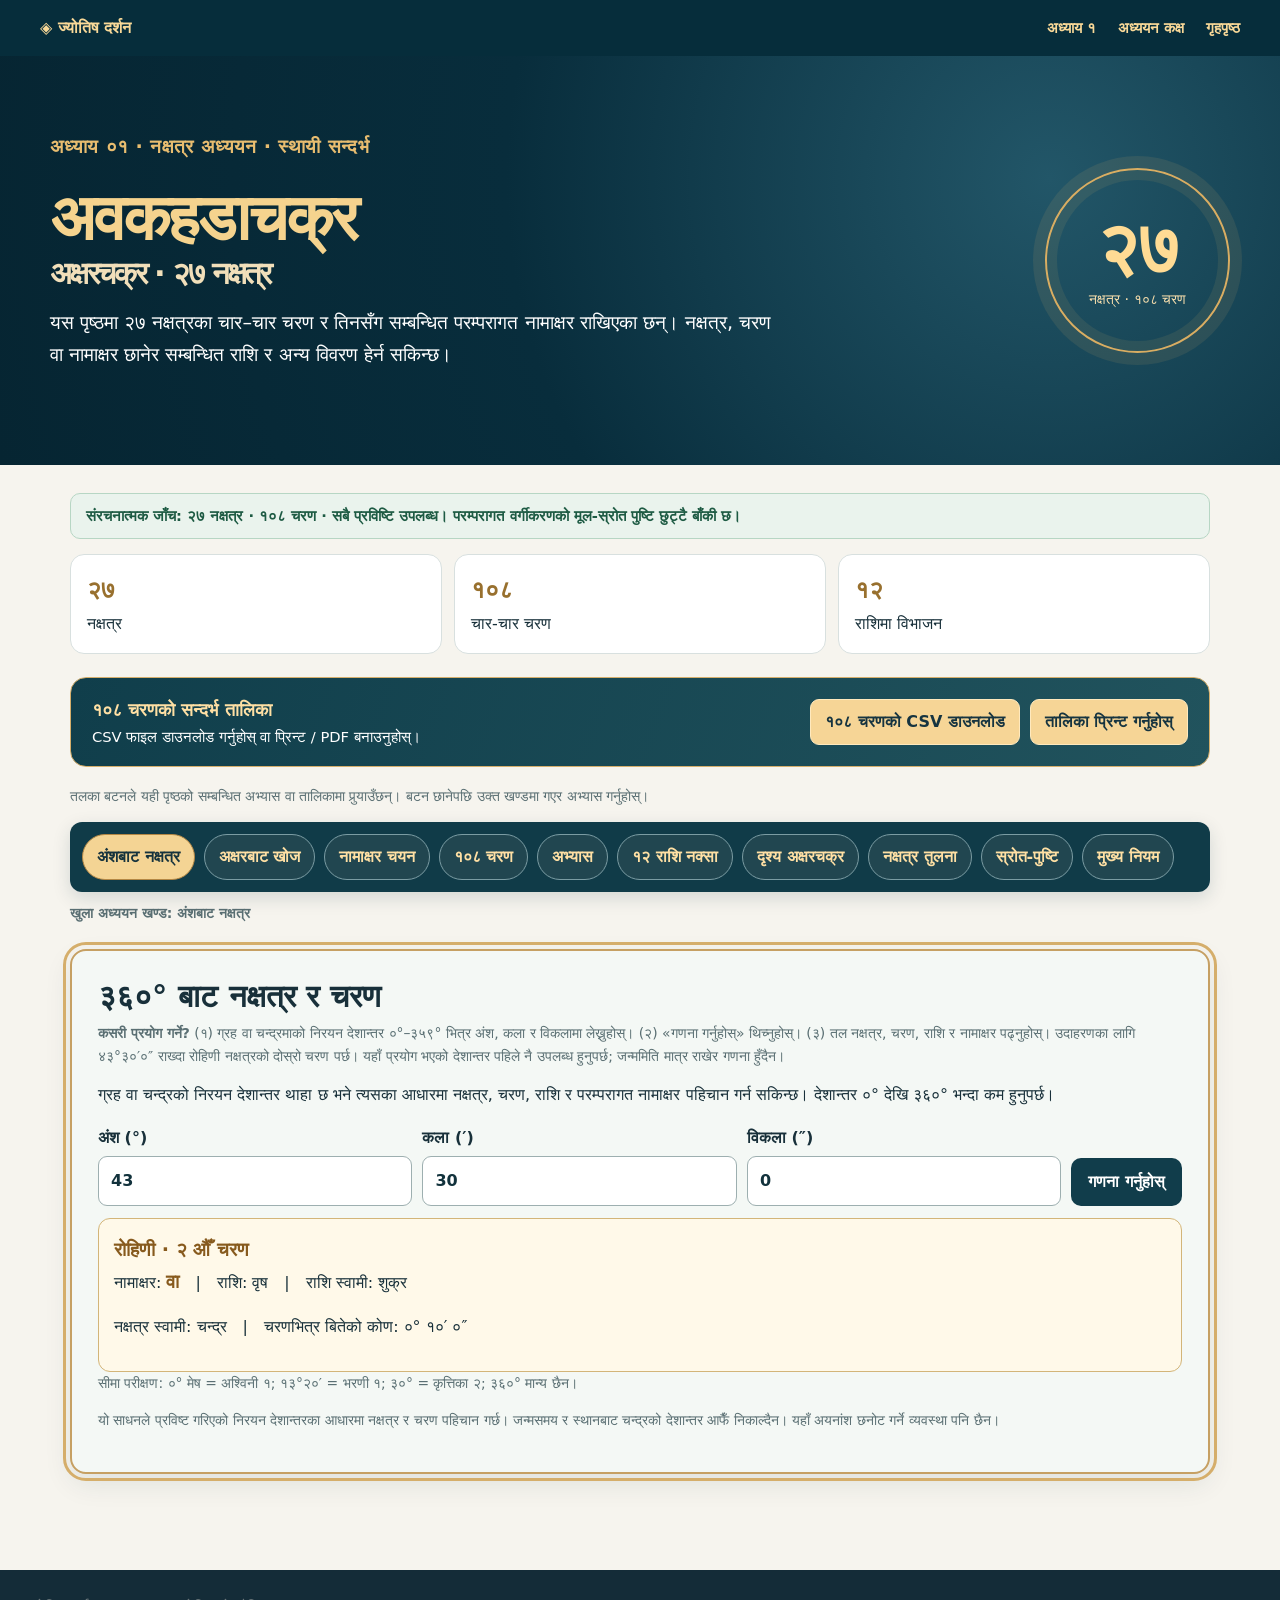
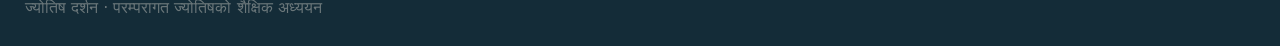
==== commit 93d43d01: "Restore degree locator, Roman syllable lookup and 108-syllable picker removed by quiz edit" ====
--- a/akshara-chakra.html
+++ b/akshara-chakra.html
@@ -14,11 +14,15 @@
 function shuffle(items){for(let k=items.length-1;k>0;k--){const j=Math.floor(Math.random()*(k+1));[items[k],items[j]]=[items[j],items[k]]}return items}
 function makeQuestion(entry,type){const d=data[entry.i],p=entry.p,sy=d.syll[p],sign=signNames[Math.floor((entry.i*4+p)/9)];if(type===0)return {title:d.name+' को '+nep(p+1)+' औँ चरणको नामाक्षर कुन हो?',correct:sy,pool:[...new Set(data.flatMap(x=>x.syll))],explain:d.name+'का चार चरणका नामाक्षर क्रमशः '+d.syll.join(' – ')+' हुन्। '+nep(p+1)+' औँ चरणमा «'+sy+'» पर्छ।'};if(type===1)return {title:'«'+sy+'» कुन नक्षत्रको '+nep(p+1)+' औँ चरणसँग सम्बन्धित छ?',correct:d.name,pool:data.map(x=>x.name),explain:'«'+sy+'» '+d.name+' नक्षत्रको '+nep(p+1)+' औँ चरणमा राखिएको छ। नामाक्षरबाट जन्मनक्षत्र निश्चित भने हुँदैन।'};if(type===2)return {title:d.name+' नक्षत्रको '+nep(p+1)+' औँ चरण कुन राशिमा पर्छ?',correct:sign,pool:signNames,explain:'प्रत्येक राशि नौ चरण बराबर हुन्छ। यो चरण १०८ चरणको क्रमअनुसार '+sign+' राशिमा पर्छ।'};return {title:d.name+' नक्षत्रका स्वामी को हुन्?',correct:d.lord,pool:[...new Set(data.map(x=>x.lord))],explain:'विंशोत्तरी नक्षत्रस्वामीको परम्परागत क्रममा '+d.name+'का स्वामी '+d.lord+' हुन्। राशि स्वामी यसबाट फरक हुन सक्छ।'}}
 function startQuiz(){quizIndex=0;quizScore=0;quizSkipped=0;quizItems=shuffle(Array.from({length:108},(_,id)=>({i:Math.floor(id/4),p:id%4}))).slice(0,QUIZ_LENGTH).map((entry,index)=>makeQuestion(entry,index%4));drawQuiz()}
-function drawQuiz(){quizAnswered=false;const q=quizItems[quizIndex];if(!q){quizBox.innerHTML='<h3>अभ्यास पूरा भयो</h3><p>सही उत्तर: '+nep(quizScore)+' / '+nep(QUIZ_LENGTH)+' · छोडिएका प्रश्न: '+nep(quizSkipped)+'</p><p>गल्ती भएका विषय फेरि पढ्न «१०८ चरण», «१२ राशि नक्सा» र «मुख्य नियम» खण्ड प्रयोग गर्नुहोस्। नयाँ मिश्रित प्रश्नका लागि तल थिच्नुहोस्।</p>';next.textContent='नयाँ अभ्यास सुरु गर्नुहोस्';next.disabled=false;return}
+function drawQuiz(){quizAnswered=false;const q=quizItems[quizIndex];if(!q){quizBox.innerHTML='<h3>अभ्यास पूरा भयो</h3><p>सही उत्तर: '+nep(quizScore)+' / '+nep(QUIZ_LENGTH)+' · छोडिएका प्रश्न: '+nep(quizSkipped)+'</p><p>गल्ती भएका विषय फेरि पढ्न «१०८ चरण», «१२ राशि नक्सा» र «मुख्य नियम» खण्ड प्रयोग गर्नुहोस्। नयाँ मिश्रित प्रश्नका लागि तल थिच्नुहोस्।</p>';next.textContent='नयाँ अभ्यास सुरु गर्नुहोस्';next.disabled=false;next.onclick=function(){startQuiz()};return}
 const options=shuffle([q.correct,...shuffle([...new Set(q.pool.filter(x=>x!==q.correct))]).slice(0,3)]);quizBox.innerHTML='<p class="ac-num">प्रश्न '+nep(quizIndex+1)+' / '+nep(QUIZ_LENGTH)+' · सही: '+nep(quizScore)+'</p><h3></h3><div class="ac-quiz-options"></div><p id="acQuizFeedback" role="status" aria-live="polite">उत्तर छान्नुहोस्। चाहेमा प्रश्न छोडेर पनि अघि बढ्न सक्नुहुन्छ।</p>';quizBox.querySelector('h3').textContent=q.title;
 const opts=quizBox.querySelector('.ac-quiz-options');function reveal(answer){if(quizAnswered)return;quizAnswered=true;if(answer===q.correct)quizScore++;if(answer===null)quizSkipped++;opts.querySelectorAll('button').forEach(b=>{b.disabled=true;if(b.textContent===q.correct)b.classList.add('ac-answer-correct');if(b.textContent===answer&&answer!==q.correct)b.classList.add('ac-answer-wrong')});document.getElementById('acQuizFeedback').textContent=(answer===null?'यो प्रश्न छोडियो। ':answer===q.correct?'सही उत्तर। ':'सही उत्तर «'+q.correct+'» हो। ')+q.explain;next.textContent=quizIndex===QUIZ_LENGTH-1?'नतिजा हेर्नुहोस्':'अर्को प्रश्न'}
 options.forEach(option=>{const b=document.createElement('button');b.type='button';b.textContent=option;b.addEventListener('click',()=>reveal(option));opts.append(b)});next.textContent=quizIndex===QUIZ_LENGTH-1?'नतिजा हेर्नुहोस्':'अर्को प्रश्न';next.disabled=false;next.dataset.quizReady='yes';next.onclick=function(){if(!quizAnswered){reveal(null);return}quizIndex++;drawQuiz()}}
-next.addEventListener('click',function(){if(quizIndex>=QUIZ_LENGTH)startQuiz()});startQuiz();
+startQuiz();
+
+/* Degree locator and reverse syllable lookup. Calculations use integer arcseconds to avoid floating-point boundary drift. */
+const degreeForm=document.getElementById('acDegreeForm'),degreeResult=document.getElementById('acDegreeResult'),reverseInput=document.getElementById('acReverseInput'),reverseResult=document.getElementById('acReverseResult');const signLords=['मङ्गल','शुक्र','बुध','चन्द्र','सूर्य','बुध','शुक्र','मङ्गल','बृहस्पति','शनि','शनि','बृहस्पति'];function calculateDegree(e){if(e)e.preventDefault();const deg=Number(document.getElementById('acDegree').value),min=Number(document.getElementById('acMinute').value),sec=Number(document.getElementById('acSecond').value);if(!Number.isInteger(deg)||deg<0||deg>359||!Number.isInteger(min)||min<0||min>59||!Number.isFinite(sec)||sec<0||sec>=60){degreeResult.textContent='कृपया मान्य अंश, कला र विकला राख्नुहोस्।';degreeResult.classList.add('ac-error');return}degreeResult.classList.remove('ac-error');const total=Math.round((deg*3600+min*60+sec)*1000);if(total>=360*3600*1000){degreeResult.textContent='३६०° भन्दा कम देशान्तर राख्नुहोस्।';degreeResult.classList.add('ac-error');return}const pada=Math.floor(total/(12000*1000)),nak=Math.floor(pada/4),part=pada%4,signIndex=Math.floor(pada/9),d=data[nak];const offset=total%(12000*1000);const rem=Math.floor(offset/1000),remDeg=Math.floor(rem/3600),remMin=Math.floor((rem%3600)/60),remSec=rem%60,signSeconds=Math.floor((total/1000)%(30*3600)),signDegree=Math.floor(signSeconds/3600),signMinute=Math.floor((signSeconds%3600)/60);degreeResult.innerHTML='<strong>'+d.name+' · '+nep(part+1)+' औँ चरण</strong><p>नामाक्षर: <strong>'+d.syll[part]+'</strong>　|　राशि: '+signNames[signIndex]+'　|　राशि स्वामी: '+signLords[signIndex]+'</p><p>नक्षत्र स्वामी: '+d.lord+'　|　चरणभित्र बितेको कोण: '+nep(remDeg)+'° '+nep(remMin)+'′ '+nep(remSec)+'″</p>';nakSelect.value=String(nak);padaSelect.value=String(part);renderNaming()}degreeForm.addEventListener('submit',calculateDegree);calculateDegree();function romanSyllable(s){const vowels={'ा':'a','ि':'i','ी':'i','ु':'u','ू':'u','े':'e','ै':'ai','ो':'o','ौ':'au'};const consonants={'क':'k','ख':'kh','ग':'g','घ':'gh','ङ':'ng','च':'ch','छ':'chh','ज':'j','झ':'jh','ञ':'ny','ट':'t','ठ':'th','ड':'d','ढ':'dh','ण':'n','त':'t','थ':'th','द':'d','ध':'dh','न':'n','प':'p','फ':'ph','ब':'b','भ':'bh','म':'m','य':'y','र':'r','ल':'l','व':'v','श':'sh','ष':'sh','स':'s','ह':'h','अ':'a','आ':'a','इ':'i','ई':'i','उ':'u','ऊ':'u','ए':'e','ओ':'o'};var chars=[...s];return chars.map(function(ch,i){if(vowels[ch])return vowels[ch];if(consonants[ch])return consonants[ch]+(i+1<chars.length&&vowels[chars[i+1]]?'':'a');return ''}).join('').replace(/aa$/,'a')}function reverseLookup(){const query=reverseInput.value.trim().toLocaleLowerCase().normalize('NFC');reverseResult.replaceChildren();if(!query){reverseResult.textContent='खोज सुरु गर्न अक्षर लेख्नुहोस्।';return}const matches=[];data.forEach((d,i)=>d.syll.forEach((sy,p)=>{if(sy.toLocaleLowerCase().startsWith(query)||query.startsWith(sy.toLocaleLowerCase())||(/^[a-z]+$/.test(query)&&(romanSyllable(sy)===query||romanSyllable(sy).startsWith(query))))matches.push({d,i,p,sy})}));if(!matches.length){reverseResult.textContent='मिल्दो नामाक्षर भेटिएन। देवनागरीमा «लो» वा रोमन लिपिमा «Lo» जस्ता सुरुवाती ध्वनि राखेर खोज्नुहोस्।';return}const ul=document.createElement('ul');for(const m of matches){const li=document.createElement('li');li.textContent=m.d.name+' · '+nep(m.p+1)+' औँ चरण · '+m.sy+' · '+signNames[Math.floor((m.i*4+m.p)/9)];ul.append(li)}reverseResult.append(ul)}reverseInput.addEventListener('input',reverseLookup);
+(function initSyllablePicker(){const grid=document.getElementById('acSyllableGrid'),filter=document.getElementById('acSyllableFilter'),count=document.getElementById('acSyllableCount');if(!grid||!filter)return;const entries=[];data.forEach((d,i)=>d.syll.forEach((sy,p)=>entries.push({sy,name:d.name,p,i})));function render(){const q=filter.value.trim().toLowerCase().normalize('NFC');grid.replaceChildren();const found=entries.filter(x=>!q||x.sy.includes(q)||x.name.includes(q)||romanSyllable(x.sy).startsWith(q));found.forEach(x=>{const b=document.createElement('button');b.type='button';b.textContent=x.sy;b.title=x.name+' · '+(x.p+1)+' चरण';b.setAttribute('aria-label',x.sy+' — '+x.name+' नक्षत्र, '+(x.p+1)+' चरण');const small=document.createElement('small');small.textContent=x.name;b.append(small);b.addEventListener('click',()=>{reverseInput.value=x.sy;reverseLookup();grid.querySelectorAll('button').forEach(el=>el.setAttribute('aria-pressed',String(el===b)));reverseResult.scrollIntoView({behavior:'smooth',block:'nearest'})});grid.append(b)});count.textContent='देखाइएका चरण: '+found.length+' / १०८';if(!found.length){grid.textContent='मिल्दो अक्षर भेटिएन। अर्को ध्वनि प्रयोग गर्नुहोस्।'}}filter.addEventListener('input',render);render()})();
 
 /* Offline-friendly export of the structured 108-pada educational table. */
 (function(){const csvButton=document.getElementById('acDownloadCsv'),printButton=document.getElementById('acPrintTable');function csvCell(x){return '"'+String(x).replace(/"/g,'""')+'"'}csvButton.addEventListener('click',()=>{const headings=['नक्षत्र','चरण','नामाक्षर','राशि','नक्षत्र स्वामी','गण','नाडी','योनि','वैरयोनि'];const records=[headings];data.forEach((d,i)=>d.syll.forEach((sy,p)=>records.push([d.name,nep(p+1),sy,signNames[Math.floor((i*4+p)/9)],d.lord,gana[i],nadi[i],yoni[i],enemyYoni[i]])));const csv='\uFEFF'+records.map(row=>row.map(csvCell).join(',')).join('\r\n');const blob=new Blob([csv],{type:'text/csv;charset=utf-8'}),url=URL.createObjectURL(blob),a=document.createElement('a');a.href=url;a.download='jyotisha-akshara-chakra-108-pada.csv';document.body.append(a);a.click();a.remove();setTimeout(()=>URL.revokeObjectURL(url),2000)});printButton.addEventListener('click',()=>window.print())})();
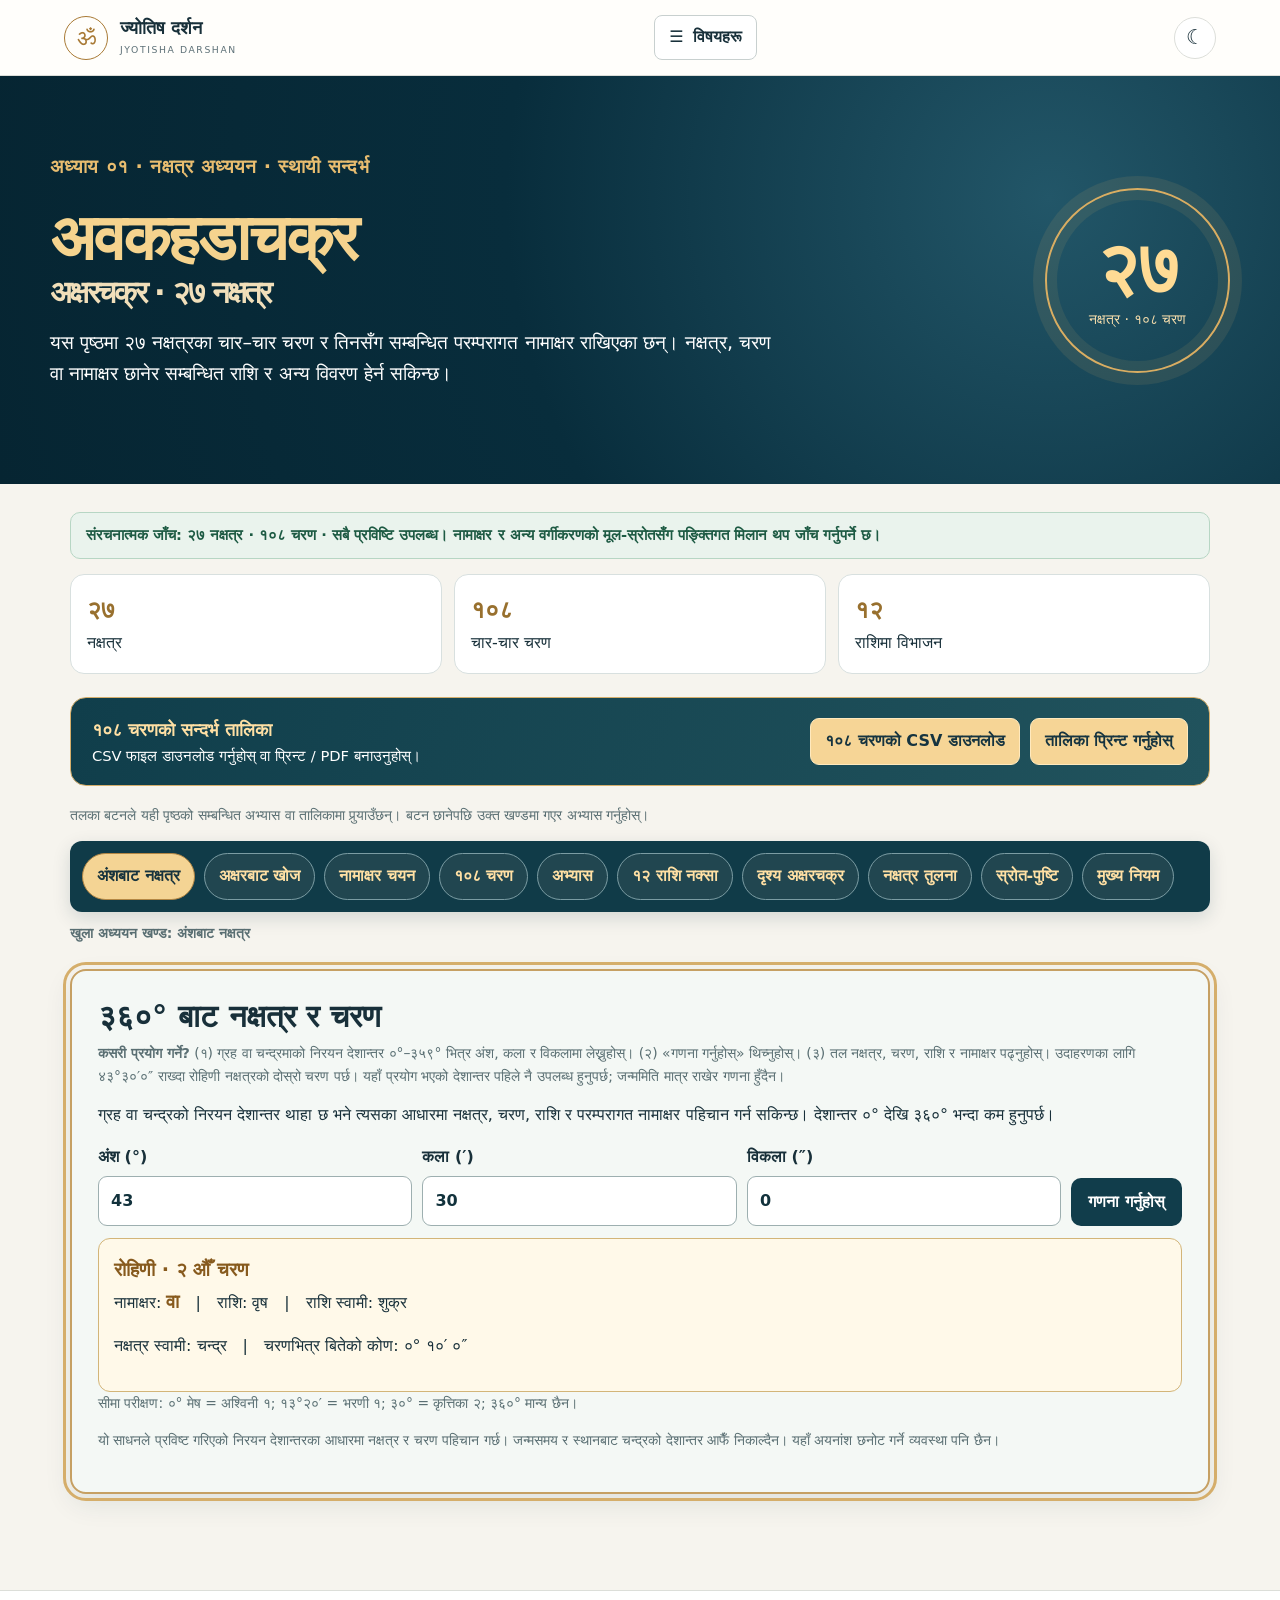
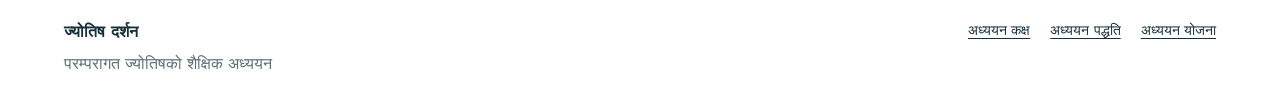
==== commit bd550e0f: "Unify akshara chakra header, footer, mobile menu and theme controls" ====
--- a/akshara-chakra.html
+++ b/akshara-chakra.html
@@ -1,9 +1,20 @@
-<!doctype html><html lang="ne"><head><meta charset="utf-8"><meta name="viewport" content="width=device-width,initial-scale=1"><meta name="theme-color" content="#092e3c"><title>अवकहडाचक्र (अक्षरचक्र) · २७ नक्षत्र | ज्योतिष दर्शन</title><link rel="stylesheet" href="style.css?v=114"><style>
+<!doctype html><html lang="ne"><head><meta charset="utf-8"><meta name="viewport" content="width=device-width,initial-scale=1"><meta name="theme-color" content="#092e3c"><title>अवकहडाचक्र (अक्षरचक्र) · २७ नक्षत्र | ज्योतिष दर्शन</title><link rel="stylesheet" href="style.css?v=127"><style>
 :root{--ac-ink:#102e3b;--ac-gold:#d7ae66;--ac-line:#d7dedc}body{margin:0;font-family:system-ui,"Noto Sans Devanagari","Mukta",sans-serif;background:#f6f4ee;color:#18303a;line-height:1.65}.ac-header{background:#062d3b;color:#fff;padding:15px max(22px,calc((100vw - 1200px)/2));display:flex;justify-content:space-between;align-items:center;gap:20px;flex-wrap:wrap}.ac-header a{color:#f9d998;text-decoration:none;font-weight:750}.ac-header nav{display:flex;gap:22px;flex-wrap:wrap}.ac-hero{background:radial-gradient(circle at 82% 30%,#225668,#082d3c 50%,#062532);color:#fff;padding:clamp(35px,6vw,75px) 24px}.ac-hero-inner{max-width:1180px;margin:auto;display:grid;grid-template-columns:minmax(0,1fr) auto;align-items:center;gap:35px}.ac-kicker{color:#e8bd70;font-weight:800;letter-spacing:.02em}.ac-hero h1{font-size:clamp(2.35rem,5vw,4.8rem);line-height:1.15;margin:8px 0 16px;color:#f5d38e}.ac-hero p{max-width:740px;font-size:clamp(1rem,1.5vw,1.2rem)}.ac-medallion{border:2px solid #d9ad62;width:185px;height:185px;border-radius:50%;display:grid;place-content:center;text-align:center;box-shadow:0 0 0 12px #d9ad621c,inset 0 0 0 10px #d9ad621a}.ac-medallion strong{font-size:4.5rem;line-height:1.1;color:#ffdb94}.ac-medallion span{font-size:.9rem;color:#f8dfad}.ac-main{max-width:1180px;margin:0 auto;padding:28px 20px 70px}.ac-lead{display:grid;grid-template-columns:repeat(3,minmax(0,1fr));gap:12px;margin-bottom:23px}.ac-lead div{background:white;border:1px solid #d8e0df;border-radius:14px;padding:16px}.ac-lead strong{display:block;color:#98702e;font-size:1.5rem}.ac-panel{background:#fff;border:1px solid #d6dedc;border-radius:20px;padding:clamp(18px,3vw,30px);box-shadow:0 12px 30px #0c2f3b0b}.ac-panel h2{font-size:clamp(1.55rem,2.6vw,2.2rem);line-height:1.3;margin:0 0 8px}.ac-controls{display:flex;gap:12px;flex-wrap:wrap;margin:20px 0}.ac-controls input,.ac-controls select{border:1px solid #9eafaf;border-radius:10px;background:#fff;color:#173440;padding:12px;font:inherit;min-width:0}.ac-controls input{flex:2 1 240px}.ac-controls select{flex:1 1 180px}.ac-controls :focus-visible,.ac-card:focus-visible{outline:3px solid #bd8a35;outline-offset:3px}.ac-grid{display:grid;grid-template-columns:repeat(3,minmax(0,1fr));gap:14px}.ac-card{border:1px solid #d4dedb;border-radius:15px;padding:18px;background:#fbfcfa;text-align:left;color:#14303d;font:inherit;cursor:pointer;transition:border-color .15s,transform .15s}.ac-card:hover,.ac-card[aria-pressed=true]{border-color:#b58843;background:#fff9ed;transform:translateY(-1px)}.ac-card-top{display:flex;justify-content:space-between;align-items:start;gap:8px}.ac-num{font-size:.83rem;color:#956d35;font-weight:750}.ac-card h3{font-size:1.35rem;line-height:1.3;margin:7px 0}.ac-card p{margin:5px 0;font-size:.93rem}.ac-padas{display:grid;grid-template-columns:repeat(4,minmax(0,1fr));gap:5px;margin-top:12px}.ac-padas span{background:#eaf1ef;border-radius:8px;padding:7px 4px;text-align:center;font-size:1.15rem;font-weight:800}.ac-detail{margin-top:22px;padding:20px;border:1px solid #d2ac6d;background:#fff8e9;border-radius:14px;scroll-margin-top:24px}.ac-detail h3{margin:0 0 7px;font-size:1.5rem}.ac-detail-grid{display:grid;grid-template-columns:repeat(4,minmax(0,1fr));gap:8px;margin-top:12px}.ac-detail-grid div{padding:12px;background:#fff;border-radius:10px;text-align:center;border:1px solid #ecdcbf}.ac-detail-grid strong{display:block;font-size:1.6rem;color:#875c20}.ac-note{margin-top:20px;background:#edf4f1;border-left:4px solid #a77b39;padding:17px 20px;border-radius:8px}.ac-note p{margin:6px 0}.ac-empty{padding:24px;text-align:center;color:#5d7077}footer{padding:25px;text-align:center;color:#6b777a}@media(max-width:850px){.ac-grid{grid-template-columns:repeat(2,minmax(0,1fr))}.ac-hero-inner{grid-template-columns:1fr}.ac-medallion{display:none}}@media(max-width:540px){.ac-grid,.ac-lead{grid-template-columns:1fr}.ac-card{padding:15px}.ac-detail-grid{grid-template-columns:repeat(2,minmax(0,1fr))}.ac-header nav{gap:10px}.ac-hero{padding:35px 20px}}
 html[data-theme=dark] body{background:#092531;color:#e9f1ed}html[data-theme=dark] .ac-panel,html[data-theme=dark] .ac-lead div{background:#103540;color:#f0f4f0;border-color:#41616a}html[data-theme=dark] .ac-card{background:#153b47;color:#f0f4f0;border-color:#48616a}html[data-theme=dark] .ac-card:hover,html[data-theme=dark] .ac-card[aria-pressed=true]{background:#244a51;border-color:#f0c77d}html[data-theme=dark] .ac-padas span{background:#294d56;color:#fce1aa}html[data-theme=dark] .ac-detail{background:#273c3c;color:#f0f4f0}html[data-theme=dark] .ac-detail-grid div{background:#153540;border-color:#5e6d66}html[data-theme=dark] .ac-note{background:#183b46;color:#eaf3ed}html[data-theme=dark] .ac-controls input,html[data-theme=dark] .ac-controls select{background:#173d48;color:#fff;border-color:#68818a}
 .ac-tool{margin-top:24px;padding:clamp(17px,2.5vw,26px);background:#f4f8f5;border:1px solid #cddbd5;border-radius:16px}.ac-tool h2{margin:0 0 7px;font-size:clamp(1.45rem,2.4vw,2rem)}.ac-tool-grid{display:grid;grid-template-columns:repeat(2,minmax(0,1fr));gap:13px;margin:16px 0}.ac-tool label{display:block;font-weight:750}.ac-tool select,.ac-tool input{width:100%;margin-top:5px;padding:11px 12px;border:1px solid #9dafb0;border-radius:9px;background:#fff;color:#12323c;font:inherit}.ac-result{background:#fff;border:1px solid #d2ae73;border-radius:12px;padding:17px;margin-top:13px}.ac-result strong{color:#80571c}.ac-result .ac-padas{max-width:500px}.ac-result .ac-padas span.active{background:#f4d594;color:#132c35;outline:2px solid #a97b32}.ac-table-wrap{overflow-x:auto;border:1px solid #d6dfdc;border-radius:12px;margin-top:16px}.ac-table{width:100%;border-collapse:collapse;min-width:710px}.ac-table th{background:#123b48;color:#fff;text-align:left;padding:11px}.ac-table td{padding:10px;border-bottom:1px solid #dce3df}.ac-table tr:nth-child(even){background:#f2f7f4}.ac-table td:nth-child(3){font-weight:750;color:#805b26}.ac-table tr:last-child td{border-bottom:0}.ac-legend{font-size:.92rem;color:#526a70}.ac-muted{color:#6c7775}.ac-quiz-options{display:grid;grid-template-columns:repeat(4,minmax(0,1fr));gap:9px;margin-top:13px}.ac-quiz-options button{font:inherit;font-weight:750;font-size:1.2rem;padding:13px;border-radius:10px;border:1px solid #b4c8c6;background:#fff;color:#173a43;cursor:pointer}.ac-quiz-options button:hover,.ac-quiz-options button:focus-visible{border-color:#ae7b34;outline:2px solid #e3c58c}.ac-next{font:inherit;font-weight:750;border:0;border-radius:9px;background:#133e4b;color:#fff;padding:11px 20px;cursor:pointer;margin-top:12px}.ac-next:disabled{opacity:.5;cursor:not-allowed}html[data-theme=dark] .ac-tool{background:#153844;border-color:#44646a}html[data-theme=dark] .ac-result{background:#12323d;color:#f0f3f1}html[data-theme=dark] .ac-result strong{color:#f4d18d}html[data-theme=dark] .ac-table td{border-color:#48646a}html[data-theme=dark] .ac-table tr:nth-child(even){background:#1b4650}html[data-theme=dark] .ac-table td:nth-child(3){color:#f4d18d}html[data-theme=dark] .ac-legend,html[data-theme=dark] .ac-muted{color:#c3d5d6}html[data-theme=dark] .ac-tool select,html[data-theme=dark] .ac-tool input,html[data-theme=dark] .ac-quiz-options button{background:#173b46;color:#fff;border-color:#708c92}@media(max-width:620px){.ac-tool-grid{grid-template-columns:1fr}.ac-quiz-options{grid-template-columns:repeat(2,minmax(0,1fr))}}
 .ac-quicknav{display:flex;flex-wrap:wrap;gap:9px;margin:0 0 18px}.ac-quicknav a{padding:8px 13px;background:#e9f1ec;border:1px solid #d1ddd7;border-radius:999px;color:#143c46;text-decoration:none;font-weight:700;font-size:.92rem}.ac-quicknav a:hover{background:#f5e6c8}.ac-feature-grid{display:grid;grid-template-columns:repeat(2,minmax(0,1fr));gap:18px;margin:0 0 22px}.ac-feature-grid .ac-tool{margin:0}.ac-calc-btn{padding:11px 17px;border:0;border-radius:10px;background:#113d4b;color:#fff;font:inherit;font-weight:750;cursor:pointer}.ac-calc-btn:hover{background:#21566a}.ac-quick-result{margin-top:12px;border:1px solid #d3b579;background:#fff9e9;padding:15px;border-radius:12px;min-height:80px}.ac-quick-result strong{font-size:1.2rem;color:#875a1d}.ac-inline{display:flex;align-items:end;gap:10px;flex-wrap:wrap}.ac-inline label{flex:1 1 120px}.ac-inline input{width:100%;min-width:0}.ac-explainer{display:grid;grid-template-columns:repeat(3,minmax(0,1fr));gap:12px}.ac-explainer article{background:#fff;border:1px solid #d8e0dc;border-radius:12px;padding:16px}.ac-explainer h3{margin:0 0 6px;font-size:1.12rem}.ac-explainer p{margin:0;font-size:.94rem}.ac-secondary{font:inherit;border:1px solid #b98d4b;color:#123846;background:#fff7e8;padding:9px 14px;border-radius:9px;cursor:pointer;font-weight:700}.ac-error{color:#a43b28;font-weight:750}.ac-footnote{font-size:.87rem;color:#5a6f73}.ac-tool:target{outline:3px solid #d5ae6b;outline-offset:4px}html[data-theme=dark] .ac-quicknav a{background:#214650;color:#f6dfaf;border-color:#57747b}html[data-theme=dark] .ac-quick-result{background:#263f42;color:#f4f4ee}html[data-theme=dark] .ac-quick-result strong{color:#f8d698}html[data-theme=dark] .ac-explainer article{background:#183d48;border-color:#557078}html[data-theme=dark] .ac-secondary{background:#264854;color:#f4dcaa}html[data-theme=dark] .ac-footnote{color:#c0d4d7}@media(max-width:820px){.ac-feature-grid{grid-template-columns:1fr}}@media(max-width:550px){.ac-explainer{grid-template-columns:1fr}.ac-inline{display:grid;grid-template-columns:repeat(2,minmax(0,1fr))}.ac-inline .ac-calc-btn{grid-column:1/-1}}
-.ac-classification{display:grid;grid-template-columns:repeat(2,minmax(0,1fr));gap:12px;margin-top:15px}.ac-classification div{border:1px solid #d4ded8;border-radius:12px;padding:13px;background:#fff}.ac-classification small{display:block;color:#61777b}.ac-classification strong{display:block;color:#825b25;font-size:1.25rem}.ac-filter-grid{display:flex;flex-wrap:wrap;gap:10px;margin:10px 0 17px}.ac-filter-grid label{font-weight:700;flex:1 1 180px}.ac-filter-grid select{display:block;width:100%;padding:10px;border:1px solid #a6b6b3;border-radius:9px;background:#fff;color:#173540;font:inherit}.ac-class-note{border-left:4px solid #c6a063;padding:12px 15px;background:#f7f3e9;border-radius:7px;margin:12px 0}.ac-badge{display:inline-block;border-radius:999px;padding:2px 9px;background:#e9f0eb;color:#315661;font-size:.85rem;font-weight:700}html[data-theme=dark] .ac-classification div{background:#183d48;border-color:#58747a}html[data-theme=dark] .ac-classification strong{color:#f4d49b}html[data-theme=dark] .ac-classification small{color:#c2d6d7}html[data-theme=dark] .ac-class-note{background:#23434a;color:#e9f1ed}html[data-theme=dark] .ac-filter-grid select{background:#183c47;color:#fff;border-color:#6b888e}html[data-theme=dark] .ac-badge{background:#31535c;color:#f5dba7}@media(max-width:500px){.ac-classification{grid-template-columns:1fr}}.ac-table-actions{display:flex;flex-wrap:wrap;gap:10px;margin:13px 0}.ac-table-actions button{font:inherit;padding:9px 14px;background:#123b48;color:#fff;border:1px solid #d2ac6d;border-radius:9px;cursor:pointer}.ac-table-actions button:focus-visible{outline:3px solid #d7b16e;outline-offset:2px}.ac-pada-pill{display:inline-block;background:#e5f0eb;padding:3px 8px;border-radius:7px;font-weight:700}.ac-source-status{padding:15px;border:1px solid #d5b781;border-radius:12px;background:#fff9e9;margin:16px 0}.ac-source-status strong{color:#79551e}.ac-source-status ul{margin:8px 0 0;padding-left:24px}.ac-table th{position:sticky;top:0;z-index:1}.ac-table tbody tr:hover{background:#f8edda}.ac-table td{white-space:nowrap}html[data-theme=dark] .ac-source-status{background:#243f44;color:#eef2ec}html[data-theme=dark] .ac-source-status strong{color:#f3d29a}html[data-theme=dark] .ac-pada-pill{background:#315661;color:#f9e5b9}html[data-theme=dark] .ac-table tbody tr:hover{background:#32515a}@media print{.ac-header,.ac-quicknav,.ac-controls,.ac-filter-grid,.ac-quiz-options,.ac-table-actions,.ac-calc-btn,.ac-next,.ac-feature-grid{display:none!important}.ac-panel,.ac-tool{box-shadow:none!important;border:1px solid #aaa!important;break-inside:avoid}.ac-table-wrap{overflow:visible}.ac-table{font-size:10px;min-width:0}.ac-table td,.ac-table th{padding:5px!important;white-space:normal}body{background:white!important;color:black!important}.ac-hero{padding:16px!important;background:white!important;color:black!important}.ac-hero h1{color:black!important}}.ac-download-bar{display:flex;align-items:center;justify-content:space-between;flex-wrap:wrap;gap:16px;background:linear-gradient(110deg,#103e4b,#21535d);color:#fff;border:1px solid #d5ae6b;border-radius:16px;padding:17px 21px;margin:0 0 18px}.ac-download-bar strong{display:block;color:#ffe0a4;font-size:1.12rem}.ac-download-bar span{display:block;font-size:.92rem}.ac-download-bar .ac-table-actions{margin:0}.ac-download-bar .ac-table-actions button{background:#f6d596;color:#163440;border:1px solid #ffe9bd;font-weight:800}.ac-download-bar .ac-table-actions button:hover{background:#fff0cc}@media(max-width:600px){.ac-download-bar{align-items:stretch}.ac-download-bar .ac-table-actions{display:grid;grid-template-columns:1fr;width:100%}}.ac-compare{display:grid;grid-template-columns:repeat(2,minmax(0,1fr));gap:14px}.ac-compare article{background:#fff;border:1px solid #cddad5;border-radius:13px;padding:17px}.ac-compare h3{font-size:1.35rem;margin:0 0 10px}.ac-compare dl{display:grid;grid-template-columns:1fr auto;gap:6px 14px;margin:0}.ac-compare dt{color:#52686c}.ac-compare dd{margin:0;font-weight:800}.ac-compare-note{margin:15px 0 0;padding:13px;background:#fff6e4;border-left:4px solid #bc8a42;border-radius:8px}.ac-status-table{width:100%;border-collapse:collapse;margin:12px 0}.ac-status-table td,.ac-status-table th{padding:10px;text-align:left;border-bottom:1px solid #d5dfdc}.ac-status-table th{background:#173d49;color:#fff}.ac-status-table td:last-child{font-weight:750}.ac-status-pending{color:#9a682c}.ac-status-partial{color:#507e68}html[data-theme=dark] .ac-compare article{background:#173b46;border-color:#56727a}html[data-theme=dark] .ac-compare dt{color:#c0d6d6}html[data-theme=dark] .ac-compare-note{background:#33453f;color:#f2ebd9}html[data-theme=dark] .ac-status-pending{color:#f0c78a}html[data-theme=dark] .ac-status-partial{color:#a3d5b5}@media(max-width:650px){.ac-compare{grid-template-columns:1fr}}.ac-matrix-wrap{overflow-x:auto;margin-top:14px;border:1px solid #d2dfd9;border-radius:12px}.ac-matrix{width:100%;border-collapse:separate;border-spacing:0;min-width:650px}.ac-matrix th,.ac-matrix td{padding:7px 8px;border-bottom:1px solid #dce4df;text-align:center}.ac-matrix thead th{background:#123b48;color:#fff}.ac-matrix tbody th{text-align:left;white-space:nowrap;font-weight:750}.ac-matrix button{font:inherit;cursor:pointer;border:1px solid #b8d0c5;background:#edf5ef;color:#143c45;border-radius:8px;padding:7px 10px;min-width:52px;font-weight:800}.ac-matrix button:hover,.ac-matrix button:focus-visible{background:#f5d89f;border-color:#b17c31;outline:2px solid #d7b36e}.ac-matrix button[aria-pressed=true]{background:#d8ae62;color:#172c32;border-color:#8b682c}.ac-matrix-summary{background:#fff9e8;border:1px solid #d7b878;border-radius:11px;padding:14px;margin-top:12px}.ac-matrix-summary strong{color:#855a1c}.ac-matrix-key{font-size:.9rem;color:#5e7275}.ac-matrix tbody tr:hover{background:#f4f7f0}html[data-theme=dark] .ac-matrix button{background:#244c55;color:#f7e5b7;border-color:#688388}html[data-theme=dark] .ac-matrix button[aria-pressed=true]{background:#e0b96c;color:#142c32}html[data-theme=dark] .ac-matrix-summary{background:#273f43;color:#f4f1e8}html[data-theme=dark] .ac-matrix-summary strong{color:#f7d69b}html[data-theme=dark] .ac-matrix-key{color:#c5d7d8}html[data-theme=dark] .ac-matrix tbody tr:hover{background:#224853}.ac-rashi-grid{display:grid;grid-template-columns:repeat(4,minmax(0,1fr));gap:11px;margin:16px 0}.ac-rashi-grid button{border:1px solid #c5d8d3;border-radius:12px;background:#fff;color:#173a45;padding:15px 12px;text-align:left;cursor:pointer;font:inherit;min-height:94px}.ac-rashi-grid button strong{display:block;font-size:1.2rem}.ac-rashi-grid button small{display:block;color:#657a7b}.ac-rashi-grid button:hover,.ac-rashi-grid button[aria-pressed=true]{background:#fff3d9;border-color:#b58b47}.ac-rashi-grid button:focus-visible{outline:3px solid #d5ad6c;outline-offset:2px}.ac-rashi-padas{display:grid;grid-template-columns:repeat(3,minmax(0,1fr));gap:10px;margin:15px 0}.ac-rashi-padas button{border:1px solid #c7d8d3;background:#fff;border-radius:10px;padding:13px 10px;font:inherit;color:#183a44;cursor:pointer;text-align:left}.ac-rashi-padas button strong{display:block;color:#8a6028;font-size:1.3rem}.ac-rashi-padas button span{display:block;font-size:.9rem}.ac-rashi-padas button:hover,.ac-rashi-padas button:focus-visible{border-color:#aa7d36;background:#fff5de;outline:2px solid #d5b475}.ac-rashi-result{padding:15px;background:#fff9ea;border:1px solid #dfc38c;border-radius:12px}.ac-rashi-result strong{color:#8b612a}html[data-theme=dark] .ac-rashi-grid button,html[data-theme=dark] .ac-rashi-padas button{background:#1a414c;color:#f4f4ed;border-color:#607b80}html[data-theme=dark] .ac-rashi-grid button[aria-pressed=true],html[data-theme=dark] .ac-rashi-grid button:hover,html[data-theme=dark] .ac-rashi-padas button:hover{background:#34535a;border-color:#e2bd7b}html[data-theme=dark] .ac-rashi-grid button small{color:#cadbdd}html[data-theme=dark] .ac-rashi-padas button strong,html[data-theme=dark] .ac-rashi-result strong{color:#f1d397}html[data-theme=dark] .ac-rashi-result{background:#23444a;color:#f2f1e9}@media(max-width:850px){.ac-rashi-grid{grid-template-columns:repeat(3,minmax(0,1fr))}}@media(max-width:570px){.ac-rashi-grid{grid-template-columns:repeat(2,minmax(0,1fr))}.ac-rashi-padas{grid-template-columns:repeat(2,minmax(0,1fr))}}.ac-data-check{margin:0 0 15px;padding:10px 15px;background:#eaf3ed;color:#1d5a43;border:1px solid #b7d6c4;border-radius:10px;font-weight:750;font-size:.92rem}.ac-data-check[data-status=error]{background:#fff1e8;color:#a13b22;border-color:#e6a88e}html[data-theme=dark] .ac-data-check{background:#193d37;color:#d3f3de;border-color:#4d8168}html[data-theme=dark] .ac-data-check[data-status=error]{background:#4b302a;color:#ffe0d1}.ac-quiz-options button.ac-answer-correct,.ac-quiz-options button.ac-answer-correct:disabled{border:3px solid #27704a;background:#e1f3e7;color:#154c32;opacity:1}.ac-quiz-options button.ac-answer-wrong,.ac-quiz-options button.ac-answer-wrong:disabled{border:3px solid #a94c3b;background:#fff0eb;color:#842e22;opacity:1}.ac-quiz-options button:disabled{cursor:default;opacity:.72}html[data-theme=dark] .ac-quiz-options button.ac-answer-correct:disabled{background:#194c38;color:#d8f6df;border-color:#79d09b}html[data-theme=dark] .ac-quiz-options button.ac-answer-wrong:disabled{background:#57352f;color:#ffe0d7;border-color:#ec9985} .ac-quicknav a:focus-visible{outline:3px solid #d7ae66;outline-offset:3px}.ac-quicknav a[aria-current="location"]{background:#f6dfaa;color:#173440;border-color:#a77b39}html{scroll-behavior:smooth} [id^="ac"]{scroll-margin-top:22px}@media(prefers-reduced-motion:reduce){html{scroll-behavior:auto}} .ac-quicknav{display:flex!important;flex-wrap:wrap;gap:9px;position:relative;z-index:3}.ac-quicknav .ac-nav-button{appearance:none;display:inline-block;pointer-events:auto;position:relative;z-index:4;padding:9px 14px;border:1px solid #7b9ca3;border-radius:999px;background:#214650;color:#ffe0a4;font:inherit;font-weight:750;cursor:pointer;touch-action:manipulation}.ac-quicknav .ac-nav-button:hover,.ac-quicknav .ac-nav-button:focus-visible,.ac-quicknav .ac-nav-button[aria-pressed=true]{background:#f4d494;color:#16333d;border-color:#b48744;outline-offset:2px}.ac-quicknav .ac-nav-button:focus-visible{outline:3px solid #b48744}#acNavStatus{margin:4px 0 20px}body.ac-module-mode section.ac-tool[hidden]{display:none!important}body.ac-module-mode .ac-feature-grid.ac-module-feature-active{grid-template-columns:minmax(0,1fr)}body.ac-module-mode .ac-feature-grid:not(.ac-module-feature-active){display:none}body.ac-module-mode .ac-quicknav{margin-bottom:10px}body.ac-module-mode section.ac-tool:not([hidden]){border:2px solid #c6a063;box-shadow:0 10px 28px #0b344017} body.ac-module-mode .ac-quicknav{position:sticky;top:0;z-index:50;background:#103b48;padding:12px;border-radius:12px;max-height:42vh;overflow-y:auto;box-shadow:0 6px 18px #102e3b25}body.ac-module-mode .ac-tool{scroll-margin-top:160px}body.ac-module-mode #acNavStatus{font-weight:700} #acModuleWorkspace{display:block!important;min-height:260px;margin:16px 0 26px;position:relative;z-index:2}#acModuleWorkspace>.ac-tool{width:100%;max-width:100%;display:block;box-sizing:border-box}#acModuleWorkspace>.ac-tool[hidden]{display:none!important}body.ac-module-mode .ac-feature-grid{display:none!important}body.ac-module-mode .ac-panel:has(#acGrid){display:none!important}body.ac-module-mode #acModuleWorkspace>.ac-tool:not([hidden]){display:block!important} .ac-syllable-picker{border:1px solid #b99b63;border-radius:14px;padding:16px;margin:14px 0;background:rgba(197,161,93,.09)}.ac-syllable-picker p{margin:0 0 10px}.ac-syllable-grid{display:grid;grid-template-columns:repeat(auto-fill,minmax(64px,1fr));gap:8px;max-height:300px;overflow-y:auto;margin:12px 0}.ac-syllable-grid button{border:1px solid #9f8661;border-radius:9px;padding:9px 5px;background:#254653;color:#fff0c7;font:inherit;font-weight:700;cursor:pointer;min-height:46px}.ac-syllable-grid button:hover,.ac-syllable-grid button:focus-visible,.ac-syllable-grid button[aria-pressed=true]{background:#dfbd78;color:#18343e;outline-offset:2px}.ac-syllable-grid button small{display:block;font-size:.65rem;font-weight:400}.ac-syllable-picker input{width:100%;box-sizing:border-box;padding:10px;border-radius:8px;border:1px solid #9f8661}html[data-theme=dark] .ac-syllable-picker{background:#1d3b44;color:#f2eadb}</style><script>(function(){try{var t=localStorage.getItem('jyotisha-reader-theme-v1');if(t==='dark'||t==='light')document.documentElement.dataset.theme=t;else if(matchMedia('(prefers-color-scheme:dark)').matches)document.documentElement.dataset.theme='dark'}catch(e){}})();</script></head><body><header class="ac-header"><a href="index.html#dashboard">◈ ज्योतिष दर्शन</a><nav aria-label="मुख्य नेभिगेसन"><a href="index.html?chapter=1">अध्याय १</a><a href="index.html#dashboard">अध्ययन कक्ष</a><a href="index.html">गृहपृष्ठ</a></nav></header><section class="ac-hero"><div class="ac-hero-inner"><div><p class="ac-kicker">अध्याय ०१ · नक्षत्र अध्ययन · स्थायी सन्दर्भ</p><h1>अवकहडाचक्र <span style="font-size:.48em;display:block;color:#f1dfba">अक्षरचक्र · २७ नक्षत्र</span></h1><p>यस पृष्ठमा २७ नक्षत्रका चार–चार चरण र तिनसँग सम्बन्धित परम्परागत नामाक्षर राखिएका छन्। नक्षत्र, चरण वा नामाक्षर छानेर सम्बन्धित राशि र अन्य विवरण हेर्न सकिन्छ।</p></div><div class="ac-medallion" aria-hidden="true"><strong>२७</strong><span>नक्षत्र · १०८ चरण</span></div></div></section><main class="ac-main"><div class="ac-data-check" role="status" id="acDataCheck" aria-live="polite">२७ नक्षत्र र १०८ चरणको तालिका जाँच हुँदैछ…</div><div class="ac-lead"><div><strong>२७</strong>नक्षत्र</div><div><strong>१०८</strong>चार-चार चरण</div><div><strong>१२</strong>राशिमा विभाजन</div></div><div class="ac-download-bar" aria-label="डाउनलोड र प्रिन्ट"><div><strong>१०८ चरणको सन्दर्भ तालिका</strong><span>CSV फाइल डाउनलोड गर्नुहोस् वा प्रिन्ट / PDF बनाउनुहोस्।</span></div><div class="ac-table-actions"><button type="button" id="acDownloadCsv">१०८ चरणको CSV डाउनलोड</button><button type="button" id="acPrintTable">तालिका प्रिन्ट गर्नुहोस्</button></div></div><p class="ac-footnote" id="acNavHelp">तलका बटनले यही पृष्ठको सम्बन्धित अभ्यास वा तालिकामा पुर्‍याउँछन्। बटन छानेपछि उक्त खण्डमा गएर अभ्यास गर्नुहोस्।</p><div class="ac-quicknav" role="group" aria-label="अक्षरचक्रका खण्डहरू"><button type="button" class="ac-nav-button" data-target="acLocator" aria-controls="acLocator">अंशबाट नक्षत्र</button><button type="button" class="ac-nav-button" data-target="acReverse" aria-controls="acReverse">अक्षरबाट खोज</button><button type="button" class="ac-nav-button" data-target="acNamingTitle" aria-controls="acNamingTitle">नामाक्षर चयन</button><button type="button" class="ac-nav-button" data-target="acTableTitle" aria-controls="acTableTitle">१०८ चरण</button><button type="button" class="ac-nav-button" data-target="acQuizTitle" aria-controls="acQuizTitle">अभ्यास</button><button type="button" class="ac-nav-button" data-target="acRashi" aria-controls="acRashi">१२ राशि नक्सा</button><button type="button" class="ac-nav-button" data-target="acMatrix" aria-controls="acMatrix">दृश्य अक्षरचक्र</button><button type="button" class="ac-nav-button" data-target="acCompare" aria-controls="acCompare">नक्षत्र तुलना</button><button type="button" class="ac-nav-button" data-target="acVerification" aria-controls="acVerification">स्रोत-पुष्टि</button><button type="button" class="ac-nav-button" data-target="acConcepts" aria-controls="acConcepts">मुख्य नियम</button></div><p id="acNavStatus" class="ac-footnote" role="status" aria-live="polite">खण्ड छान्न माथिका बटन प्रयोग गर्नुहोस्।</p><div class="ac-feature-grid"><section class="ac-tool" id="acLocator" aria-labelledby="acLocatorTitle"><h2 id="acLocatorTitle">३६०° बाट नक्षत्र र चरण</h2><p class="ac-footnote"><strong>कसरी प्रयोग गर्ने?</strong> (१) ग्रह वा चन्द्रमाको निरयन देशान्तर ०°–३५९° भित्र अंश, कला र विकलामा लेख्नुहोस्। (२) «गणना गर्नुहोस्» थिच्नुहोस्। (३) तल नक्षत्र, चरण, राशि र नामाक्षर पढ्नुहोस्। उदाहरणका लागि ४३°३०′०″ राख्दा रोहिणी नक्षत्रको दोस्रो चरण पर्छ। यहाँ प्रयोग भएको देशान्तर पहिले नै उपलब्ध हुनुपर्छ; जन्ममिति मात्र राखेर गणना हुँदैन।</p><p>ग्रह वा चन्द्रको निरयन देशान्तर थाहा छ भने त्यसका आधारमा नक्षत्र, चरण, राशि र परम्परागत नामाक्षर पहिचान गर्न सकिन्छ। देशान्तर ०° देखि ३६०° भन्दा कम हुनुपर्छ।</p><form id="acDegreeForm"><div class="ac-inline"><label>अंश (°)<input id="acDegree" type="number" min="0" max="359" step="1" value="43" required></label><label>कला (′)<input id="acMinute" type="number" min="0" max="59" step="1" value="30" required></label><label>विकला (″)<input id="acSecond" type="number" min="0" max="59.999" step="any" value="0" required></label><button class="ac-calc-btn" type="submit">गणना गर्नुहोस्</button></div></form><div id="acDegreeResult" class="ac-quick-result" aria-live="polite"></div><p class="ac-footnote">सीमा परीक्षण: ०° मेष = अश्विनी १; १३°२०′ = भरणी १; ३०° = कृत्तिका २; ३६०° मान्य छैन।</p><p class="ac-footnote">यो साधनले प्रविष्ट गरिएको निरयन देशान्तरका आधारमा नक्षत्र र चरण पहिचान गर्छ। जन्मसमय र स्थानबाट चन्द्रको देशान्तर आफैँ निकाल्दैन। यहाँ अयनांश छनोट गर्ने व्यवस्था पनि छैन।</p></section><section class="ac-tool" id="acReverse" aria-labelledby="acReverseTitle"><h2 id="acReverseTitle">नामाक्षरका आधारमा नक्षत्र खोज्नुहोस्</h2><p class="ac-footnote"><strong>कसरी प्रयोग गर्ने?</strong> खोज बाकसमा नामको आरम्भिक ध्वनि, जस्तै «लो» वा रोमन लिपिमा «Lo», लेख्नुहोस्। «लो» भरणीको चौथो चरण हो; «रो» स्वातीको तेस्रो चरण हो। मिल्ने नक्षत्र र चरण तल देखिन्छन्। एउटै ध्वनि एकभन्दा बढी स्थानमा भेटिन सक्छ। यो नामाक्षरको सन्दर्भ खोज हो, व्यक्तिको जन्मनक्षत्र पुष्टि गर्ने साधन होइन।</p><p>नामको सुरुवाती अक्षर वा ध्वनि प्रविष्ट गरी त्यससँग परम्परागत रूपमा जोडिएका नक्षत्र र चरण हेर्नुहोस्।</p><label for="acReverseInput">नामाक्षर वा सुरुवाती ध्वनि</label><input id="acReverseInput" type="search" placeholder="जस्तै: लो, रो, मा, Lo, Ro" autocomplete="off"><div class="ac-syllable-picker"><p><strong>देवनागरी नामाक्षर छान्नुहोस्</strong> · नेपाली किबोर्ड नभए तलको अक्षरमा थिच्नुहोस्। छानिएको अक्षर खोज बाकसमा आफैँ भरिन्छ।</p><label for="acSyllableFilter">अक्षर छिटो छान्न खोज्नुहोस्</label><input id="acSyllableFilter" type="search" placeholder="जस्तै: लो, lo, रो, ro" autocomplete="off"><div class="ac-syllable-grid" id="acSyllableGrid" role="group" aria-label="नक्षत्रका नामाक्षरहरू"></div><p class="ac-footnote" id="acSyllableCount"></p></div><div id="acReverseResult" class="ac-quick-result" aria-live="polite">खोज सुरु गर्न अक्षर लेख्नुहोस्।</div><p class="ac-footnote">नामको पहिलो अक्षरकै आधारमा कसैको जन्मनक्षत्र निश्चित गर्न सकिँदैन। यहाँ नामकरणसँग सम्बन्धित परम्परागत अक्षर र नक्षत्रको सम्बन्ध मात्र देखाइएको छ।</p></section></div><section class="ac-panel"><h2>नक्षत्र तथा नामाक्षरको सूची</h2><p>प्रत्येक नक्षत्रका चार नामाक्षर क्रमशः पहिलोदेखि चौथो चरणसम्मका हुन्। कुनै नक्षत्र छानेपछि त्यसको विस्तृत विवरण खुल्छ।</p><div class="ac-filter-grid"><label>गण<select id="acGanaFilter"><option value="">सबै गण</option><option>देव</option><option>मनुष्य</option><option>राक्षस</option></select></label><label>नाडी<select id="acNadiFilter"><option value="">सबै नाडी</option><option>आदि</option><option>मध्य</option><option>अन्त्य</option></select></label><label>योनि<select id="acYoniFilter"><option value="">सबै योनि</option></select></label></div><div class="ac-controls"><input id="acSearch" type="search" placeholder="नक्षत्र, अक्षर वा ग्रह खोज्नुहोस्…" aria-label="नक्षत्र, अक्षर वा ग्रह खोज्नुहोस्"><select id="acSign" aria-label="राशिअनुसार छान्नुहोस्"><option value="">सबै राशि</option><option>मेष</option><option>वृष</option><option>मिथुन</option><option>कर्कट</option><option>सिंह</option><option>कन्या</option><option>तुला</option><option>वृश्चिक</option><option>धनु</option><option>मकर</option><option>कुम्भ</option><option>मीन</option></select><select id="acLord" aria-label="नक्षत्र स्वामीअनुसार छान्नुहोस्"><option value="">सबै नक्षत्र स्वामी</option><option>केतु</option><option>शुक्र</option><option>सूर्य</option><option>चन्द्र</option><option>मङ्गल</option><option>राहु</option><option>बृहस्पति</option><option>शनि</option><option>बुध</option></select></div><p id="acCount" aria-live="polite"></p><div class="ac-grid" id="acGrid"></div><div id="acDetail" class="ac-detail" aria-live="polite"><h3>नक्षत्र छान्नुहोस्</h3><p>विवरण हेर्न माथिको कुनै कार्ड छान्नुहोस्।</p></div><section class="ac-tool" aria-labelledby="acNamingTitle"><h2 id="acNamingTitle">नामाक्षर पहिचान गर्ने अभ्यास</h2><p class="ac-footnote"><strong>अभ्यास:</strong> पहिले नक्षत्र छान्नुहोस्, त्यसपछि पहिलोदेखि चौथोमध्ये एउटा चरण छान्नुहोस्। परिणाममा देखिएको नामाक्षर टिप्नुहोस् र अर्को चरण छानेर भिन्नता तुलना गर्नुहोस्। नक्षत्र र चरण थाहा नभए पहिले «अंशबाट नक्षत्र» अभ्यास गर्नुहोस्।</p><p>नक्षत्र र चरण छानेपछि त्यससँग जोडिएको परम्परागत नामाक्षर देखिन्छ। यो सुविधा नक्षत्र र चरण पहिले नै थाहा भएको अवस्थामा प्रयोग गर्नका लागि हो; यसले जन्मनक्षत्र गणना गर्दैन।</p><div class="ac-tool-grid"><label>नक्षत्र<select id="acNameNak"></select></label><label>चरण<select id="acNamePada"><option value="0">पहिलो चरण</option><option value="1">दोस्रो चरण</option><option value="2">तेस्रो चरण</option><option value="3">चौथो चरण</option></select></label></div><div class="ac-result" id="acNameResult" aria-live="polite"></div></section><section class="ac-tool" aria-labelledby="acTableTitle"><h2 id="acTableTitle">२७ नक्षत्रका १०८ चरण: विस्तृत तालिका</h2><p class="ac-footnote"><strong>तालिका पढ्ने तरिका:</strong> एउटा नक्षत्रको चार पङ्क्ति हेर्नुहोस्। «चरण» ले चार भागमध्ये कुन भाग हो भन्छ; «नामाक्षर» ले त्यस भागसँग जोडिएको परम्परागत आरम्भिक ध्वनि देखाउँछ। «राशि» प्रत्येक चरणको अलग-अलग जाँच्नुहोस्, किनकि कुनै नक्षत्र दुई राशिमा पर्न सक्छ।</p><p class="ac-legend">प्रत्येक चरणको विस्तार ३°२०′ हुन्छ र नौ चरणले एउटा राशि पूरा गर्छन्। केही नक्षत्रका चरण दुई राशिमा पर्ने भएकाले तालिकामा प्रत्येक चरणको राशि छुट्टै देखाइएको छ।</p><p class="ac-legend">तालिका डाउनलोड गर्ने र छाप्ने विकल्प पृष्ठको माथिल्लो भागमा पनि राखिएका छन्।</p><div class="ac-table-wrap"><table class="ac-table"><thead><tr><th>नक्षत्र</th><th>चरण</th><th>नामाक्षर</th><th>राशि</th><th>नक्षत्र स्वामी</th><th>गण</th><th>नाडी</th><th>योनि</th><th>वैरयोनि</th></tr></thead><tbody id="acPadaRows"></tbody></table></div><div class="ac-source-status"><strong>स्रोत-पुष्टि अवस्था</strong><ul><li>नक्षत्र क्रम, चरण, राशि र नामाक्षर: संरचित अध्ययन तालिका।</li><li>गण, नाडी, योनि र वैरयोनि: मूल छविसँग अन्तिम पङ्क्तिगत जाँच आवश्यक।</li><li>वर्ण, वश्य, आसन: मूल चित्रका चरणगत प्रविष्टिहरू अझै पूर्ण रूपमा उतारिएका छैनन्।</li><li>अभिजित: अतिरिक्त परम्परागत प्रविष्टि, २७-नक्षत्रको समान-विभाजन गणनामा समावेश छैन।</li></ul></div><p class="ac-legend">गण, नाडी, योनि र वैरयोनि स्तम्भहरू तपाईंले उपलब्ध गराउनुभएको अवकहडाचक्रको पङ्क्ति र नक्षत्र क्रमसँग मिलाएर राखिएका छन्। मूल चित्रमा अभिजित अतिरिक्त स्तम्भका रूपमा आउँछ; त्यसलाई २७ नक्षत्रको क्रमाङ्कमा गाभिएको छैन। वर्ण, वश्य र आसनका बाँकी स्तम्भहरूमा चरणअनुसार फरक देखिने भएकाले स्रोतसँग थप पङ्क्ति-स्तरको पुष्टि आवश्यक छ।</p></section><section class="ac-tool" aria-labelledby="acQuizTitle"><h2 id="acQuizTitle">नक्षत्र, नामाक्षर र राशि · १५ प्रश्न</h2><p class="ac-footnote"><strong>प्रश्न हल गर्ने नमुना:</strong> «भरणीको चौथो चरणको नामाक्षर कुन हो?» भन्ने प्रश्न आएमा भरणीको क्रम ली–लू–ले–लो सम्झनुहोस्। चौथो स्थानको उत्तर «लो» हुन्छ। अनुमान गर्नुको सट्टा «१०८ चरण» तालिका हेरेर जाँच्ने बानी बसाल्नुहोस्।</p><p class="ac-footnote"><strong>स्वमूल्याङ्कन:</strong> प्रश्नमा दिइएको नक्षत्र र चरण ध्यानपूर्वक पढेर एउटा उत्तर छान्नुहोस्। उत्तर दिएपछि व्याख्या पढेर «अर्को प्रश्न» थिच्नुहोस्। उत्तर थाहा नभए पनि अघि बढ्न सक्नुहुन्छ। गल्ती भए «१०८ चरण» तालिकामा सम्बन्धित पङ्क्ति हेरेर पुनः अभ्यास गर्नुहोस्।</p><p>यस अभ्यासमा नामाक्षर, नक्षत्र, राशि र नक्षत्रस्वामीसम्बन्धी १५ मिश्रित प्रश्न आउँछन्। प्रत्येक उत्तरपछि कारणसहितको व्याख्या पढ्नुहोस्। «अर्को प्रश्न» सधैँ उपलब्ध छ; उत्तर नछानी थिच्दा प्रश्न छोडिएको मानिन्छ।</p><div class="ac-result" id="acQuiz" aria-live="polite"></div><button class="ac-next" id="acQuizNext" type="button">अर्को प्रश्न</button></section><section class="ac-tool" id="acRashi" aria-labelledby="acRashiTitle"><h2 id="acRashiTitle">१२ राशि अनुसार १०८ चरणको नक्सा</h2><p class="ac-footnote"><strong>कसरी प्रयोग गर्ने?</strong> पहिले १२ राशिमध्ये एउटा छान्नुहोस्। त्यस राशिका नौ चरण तल खुल्छन्। कुनै चरणमा थिच्दा त्यसको नक्षत्र, नामाक्षर र स्वामी देखिन्छ। उदाहरण: मेष राशिका अन्तिम चरणहरू कृत्तिका नक्षत्रमा पर्छन्, त्यसैले राशि र नक्षत्रको सीमा सधैँ मिल्दैन।</p><p>राशि छानेपछि त्यसमा पर्ने नौ चरण, सम्बन्धित नक्षत्र, नामाक्षर र राशिस्वामी देखिन्छन्। कुनै चरण छान्दा नामाक्षर खोज्ने भागमा पनि सोही चरणको विवरण देखिन्छ।</p><div id="acRashiGrid" class="ac-rashi-grid" role="group" aria-label="१२ राशि छान्नुहोस्"></div><h3 id="acRashiHeading"></h3><div id="acRashiPadas" class="ac-rashi-padas"></div><div id="acRashiResult" class="ac-rashi-result" aria-live="polite"></div><p class="ac-footnote">प्रत्येक राशि = ३०° = नौ चरण। नक्षत्र = १३°२०′ = चार चरण। यो समान निरयन विभाजनको शैक्षिक नक्सा हो।</p></section><section class="ac-tool" id="acMatrix" aria-labelledby="acMatrixTitle"><h2 id="acMatrixTitle">२७ × ४ चरणको दृश्य अक्षरचक्र</h2><p class="ac-footnote"><strong>उदाहरण:</strong> भरणीको पङ्क्तिमा ली, लू, ले, लो क्रमशः पहिलो, दोस्रो, तेस्रो र चौथो चरणका नामाक्षर हुन्। «लो» छानेपछि भरणीको चौथो चरण देखिनुपर्छ। यही विधिले अरू नक्षत्र पनि अभ्यास गर्नुहोस्।</p><p class="ac-footnote"><strong>दृश्य अभ्यास:</strong> चक्रमा नक्षत्रका चार-चार चरणको क्रम हेर्नुहोस्। कुनै अक्षर वा चरण छान्दा त्यसको नाम र स्थान सम्बन्धी विवरण तल खुल्छ। एउटै नक्षत्रका चार चरणको क्रम मिलाएर पढ्ने अभ्यास गर्नुहोस्।</p><p>प्रत्येक नक्षत्रका चार नामाक्षर एउटै पङ्क्तिमा राखिएका छन्। कुनै अक्षर छानेपछि त्यसको चरण, राशि, नक्षत्रस्वामी र परम्परागत वर्गीकरण तल हेर्न सकिन्छ।</p><div class="ac-matrix-wrap"><table class="ac-matrix"><thead><tr><th>नक्षत्र</th><th>१ चरण</th><th>२ चरण</th><th>३ चरण</th><th>४ चरण</th></tr></thead><tbody id="acMatrixRows"></tbody></table></div><p class="ac-matrix-key">कुल २७ नक्षत्र × ४ चरण = १०८ अक्षरस्थान। यो नामकरण ध्वनिको तालिका हो, १०८ अद्वितीय ध्वनि हुने दाबी होइन।</p><div id="acMatrixSummary" class="ac-matrix-summary" aria-live="polite">माथिको कुनै अक्षर छान्नुहोस्।</div></section><section class="ac-tool" id="acCompare" aria-labelledby="acCompareTitle"><h2 id="acCompareTitle">दुई नक्षत्रको तुलनात्मक अध्ययन</h2><p class="ac-footnote"><strong>उदाहरण अभ्यास:</strong> पहिलो नक्षत्र «अश्विनी» र दोस्रो «भरणी» छान्नुहोस्। दुवै मेष राशिमा पर्छन्, तर अश्विनीको नक्षत्रस्वामी केतु र भरणीको शुक्र हो। त्यसैले एउटै राशि हुनु र एउटै नक्षत्रस्वामी हुनु फरक कुरा हुन्।</p><p class="ac-footnote"><strong>तुलना गर्ने तरिका:</strong> पहिलो र दोस्रो नक्षत्र छुट्टाछुट्टै छान्नुहोस्। त्यसपछि दुवैको नक्षत्रस्वामी, गण, नाडी र योनि लगायत उपलब्ध विवरण तुलना गर्नुहोस्। यहाँ समानता वा भिन्नता देखाउनु अध्ययनको उद्देश्य हो; यसबाट वैवाहिक अनुकूलताको निश्चित निष्कर्ष निकालिँदैन।</p><p>दुई नक्षत्र छानेर तिनका गण, नाडी, योनि, वैरयोनि, नामाक्षर र नक्षत्रस्वामी तुलना गर्न सकिन्छ। यी परम्परागत वर्गीकरणका आधारमा व्यक्तित्व वा वैवाहिक सम्बन्धबारे वैज्ञानिक निष्कर्ष निकाल्न मिल्दैन।</p><div class="ac-tool-grid"><label>पहिलो नक्षत्र<select id="acCompareA"></select></label><label>दोस्रो नक्षत्र<select id="acCompareB"></select></label></div><div class="ac-compare" id="acCompareResult" aria-live="polite"></div><p class="ac-compare-note" id="acCompareNote"></p></section><section class="ac-tool" id="acVerification" aria-labelledby="acVerificationTitle"><h2 id="acVerificationTitle">मूल अवकहडाचक्रसँग विवरण मिलान</h2><p class="ac-footnote"><strong>यो खण्ड किन आवश्यक छ?</strong> डिजिटल तालिकामा देखिने सबै विवरणको प्रमाणको स्तर एउटै हुँदैन। गणितीय विभाजन (३६०° ÷ २७) र परम्परागत नामाक्षर तथा गण–नाडी जस्ता वर्गीकरणलाई छुट्टाछुट्टै बुझ्नुपर्छ। तल कुन विवरण उपलब्ध छ र कुन विवरणको मूल पाठसँग पुनः जाँच बाँकी छ भन्ने स्पष्ट गरिएको छ।</p><p>मूल चित्रमा कतिपय वर्गीकरण नक्षत्रअनुसार र कतिपय चरण वा राशिअनुसार फरक देखिन्छन्। त्यसैले एउटै नक्षत्रमा सबै चरणलाई एउटै वर्ण, वश्य वा आसन दिनु गलत हुन सक्छ।</p><table class="ac-status-table"><thead><tr><th>जानकारी</th><th>हालको अवस्था</th></tr></thead><tbody><tr><td>२७ नक्षत्र, १०८ चरण, नामाक्षर र राशि</td><td class="ac-status-partial">डिजिटल तालिकामा उपलब्ध</td></tr><tr><td>गण, नाडी, योनि, वैरयोनि</td><td class="ac-status-partial">उपलब्ध; मूल चित्रसँग अन्तिम पङ्क्तिगत जाँच बाँकी</td></tr><tr><td>वर्ण, वश्य, आसन</td><td class="ac-status-pending">चरणगत स्रोत-पुष्टि बाँकी</td></tr><tr><td>अभिजित</td><td class="ac-status-pending">२७ नक्षत्रको गणनाभन्दा अलग सन्दर्भ</td></tr></tbody></table><p class="ac-footnote">मूल स्रोतसँग पुष्टि हुन बाँकी विवरण अनुमान गरेर थपिएका छैनन्। यहाँका वर्गीकरण परम्परागत पाठसँग सम्बन्धित हुन्; तिनलाई व्यक्तित्व वा सम्बन्धको वैज्ञानिक मापन मान्नु हुँदैन।</p></section><section class="ac-tool" id="acConcepts" aria-labelledby="acConceptsTitle"><h2 id="acConceptsTitle">अक्षरचक्र अध्ययनका आधारभूत नियम</h2><p class="ac-footnote"><strong>अध्ययनको क्रम:</strong> पहिले नक्षत्र र चरणको कोणीय मापन बुझ्नुहोस्। त्यसपछि राशिसँगको सम्बन्ध, नामाक्षर र नक्षत्रस्वामी अध्ययन गर्नुहोस्। उदाहरण: मेष ०° देखि ३०° सम्म फैलिन्छ; अश्विनीका चार चरण (०°–१३°२०′), भरणीका चार चरण (१३°२०′–२६°४०′) र कृत्तिकाको पहिलो चरण (२६°४०′–३०°) मेषमा पर्छन्। यसरी ४ + ४ + १ = ९ चरण हुन्छन्।</p><div class="ac-explainer"><article><h3>नक्षत्र र चरण</h3><p>पूरा ३६०° राशिचक्रलाई २७ बराबर भागमा बाँड्दा प्रत्येक नक्षत्र १३°२०′ हुन्छ। प्रत्येक नक्षत्रका चार चरण ३°२०′ का हुन्छन्।</p></article><article><h3>राशिसँग सम्बन्ध</h3><p>प्रत्येक राशि ३०° अर्थात् नौ चरण बराबर हुन्छ। त्यसैले केही नक्षत्र दुई राशिमा फैलिन्छन् र चरणअनुसार राशि बदलिन्छ।</p></article><article><h3>दुई प्रकारका स्वामी</h3><p>नक्षत्र स्वामी (विंशोत्तरी क्रम) र राशि स्वामी एउटै अवधारणा होइनन्। चन्द्रको नक्षत्र स्वामी दशा अध्ययनमा प्रयोग गरिन्छ।</p></article><article><h3>नामाक्षर</h3><p>परम्परागत नामकरणमा प्रत्येक चरणसँग एउटा आरम्भिक ध्वनि जोडिन्छ। क्षेत्रीय उच्चारण र लिप्यन्तरणका भिन्नता सम्भव छन्।</p></article><article><h3>अभिजित</h3><p>केही परम्परागत चक्रमा अभिजित पनि आउँछ। यो पृष्ठको २७ नक्षत्र र १०८ चरणको समान-विभाजन गणनामा अभिजित अलग राखिएको छ।</p></article><article><h3>परम्परागत वर्गीकरण</h3><p>गण, नाडी, योनि, वैरयोनि, वर्ण, वश्य आदि ऐतिहासिक ज्योतिषीय वर्गीकरण हुन्। तिनलाई व्यक्ति वा सम्बन्धको वैज्ञानिक मूल्याङ्कनका रूपमा प्रयोग गर्नु हुँदैन।</p></article></div><p class="ac-footnote">पद्धति: ०° मेषबाट आरम्भ हुने समान २७-नक्षत्र विभाजन। परम्परागत पाठभेदलाई अलग पहिचान गरेर मात्र तालिकामा थपिनेछ।</p></section><div class="ac-note"><strong>अध्ययन टिप्पणी</strong><p>यो तालिका २७ नक्षत्रसँग सम्बन्धित नामाक्षर पद्धति बुझ्नका लागि तयार गरिएको हो। क्षेत्र र परम्पराअनुसार उच्चारण तथा अक्षरलेखनमा भिन्नता पाइन्छ। नाम राख्ने निर्णयमा परिवारको चलन र भाषिक प्रयोगलाई पनि ध्यान दिनुपर्छ।</p><p>तपाईंले उपलब्ध गराउनुभएको पुरानो चक्रमा गण, नाडी, योनि, वर्ण, वश्य, आसन लगायत थप वर्गीकरण र अभिजितको उल्लेख पनि छ। ती स्तम्भहरूलाई स्रोतसँग एक-एक गरी जाँचेर अर्को संस्करणमा समावेश गर्नु उचित हुन्छ; अहिले ती अप्रमाणित विवरणहरू अनुमान गरेर भरिएका छैनन्।</p></div></section></main><footer>ज्योतिष दर्शन · परम्परागत ज्योतिषको शैक्षिक अध्ययन</footer><script>
+.ac-classification{display:grid;grid-template-columns:repeat(2,minmax(0,1fr));gap:12px;margin-top:15px}.ac-classification div{border:1px solid #d4ded8;border-radius:12px;padding:13px;background:#fff}.ac-classification small{display:block;color:#61777b}.ac-classification strong{display:block;color:#825b25;font-size:1.25rem}.ac-filter-grid{display:flex;flex-wrap:wrap;gap:10px;margin:10px 0 17px}.ac-filter-grid label{font-weight:700;flex:1 1 180px}.ac-filter-grid select{display:block;width:100%;padding:10px;border:1px solid #a6b6b3;border-radius:9px;background:#fff;color:#173540;font:inherit}.ac-class-note{border-left:4px solid #c6a063;padding:12px 15px;background:#f7f3e9;border-radius:7px;margin:12px 0}.ac-badge{display:inline-block;border-radius:999px;padding:2px 9px;background:#e9f0eb;color:#315661;font-size:.85rem;font-weight:700}html[data-theme=dark] .ac-classification div{background:#183d48;border-color:#58747a}html[data-theme=dark] .ac-classification strong{color:#f4d49b}html[data-theme=dark] .ac-classification small{color:#c2d6d7}html[data-theme=dark] .ac-class-note{background:#23434a;color:#e9f1ed}html[data-theme=dark] .ac-filter-grid select{background:#183c47;color:#fff;border-color:#6b888e}html[data-theme=dark] .ac-badge{background:#31535c;color:#f5dba7}@media(max-width:500px){.ac-classification{grid-template-columns:1fr}}.ac-table-actions{display:flex;flex-wrap:wrap;gap:10px;margin:13px 0}.ac-table-actions button{font:inherit;padding:9px 14px;background:#123b48;color:#fff;border:1px solid #d2ac6d;border-radius:9px;cursor:pointer}.ac-table-actions button:focus-visible{outline:3px solid #d7b16e;outline-offset:2px}.ac-pada-pill{display:inline-block;background:#e5f0eb;padding:3px 8px;border-radius:7px;font-weight:700}.ac-source-status{padding:15px;border:1px solid #d5b781;border-radius:12px;background:#fff9e9;margin:16px 0}.ac-source-status strong{color:#79551e}.ac-source-status ul{margin:8px 0 0;padding-left:24px}.ac-table th{position:sticky;top:0;z-index:1}.ac-table tbody tr:hover{background:#f8edda}.ac-table td{white-space:nowrap}html[data-theme=dark] .ac-source-status{background:#243f44;color:#eef2ec}html[data-theme=dark] .ac-source-status strong{color:#f3d29a}html[data-theme=dark] .ac-pada-pill{background:#315661;color:#f9e5b9}html[data-theme=dark] .ac-table tbody tr:hover{background:#32515a}@media print{.ac-header,.ac-quicknav,.ac-controls,.ac-filter-grid,.ac-quiz-options,.ac-table-actions,.ac-calc-btn,.ac-next,.ac-feature-grid{display:none!important}.ac-panel,.ac-tool{box-shadow:none!important;border:1px solid #aaa!important;break-inside:avoid}.ac-table-wrap{overflow:visible}.ac-table{font-size:10px;min-width:0}.ac-table td,.ac-table th{padding:5px!important;white-space:normal}body{background:white!important;color:black!important}.ac-hero{padding:16px!important;background:white!important;color:black!important}.ac-hero h1{color:black!important}}.ac-download-bar{display:flex;align-items:center;justify-content:space-between;flex-wrap:wrap;gap:16px;background:linear-gradient(110deg,#103e4b,#21535d);color:#fff;border:1px solid #d5ae6b;border-radius:16px;padding:17px 21px;margin:0 0 18px}.ac-download-bar strong{display:block;color:#ffe0a4;font-size:1.12rem}.ac-download-bar span{display:block;font-size:.92rem}.ac-download-bar .ac-table-actions{margin:0}.ac-download-bar .ac-table-actions button{background:#f6d596;color:#163440;border:1px solid #ffe9bd;font-weight:800}.ac-download-bar .ac-table-actions button:hover{background:#fff0cc}@media(max-width:600px){.ac-download-bar{align-items:stretch}.ac-download-bar .ac-table-actions{display:grid;grid-template-columns:1fr;width:100%}}.ac-compare{display:grid;grid-template-columns:repeat(2,minmax(0,1fr));gap:14px}.ac-compare article{background:#fff;border:1px solid #cddad5;border-radius:13px;padding:17px}.ac-compare h3{font-size:1.35rem;margin:0 0 10px}.ac-compare dl{display:grid;grid-template-columns:1fr auto;gap:6px 14px;margin:0}.ac-compare dt{color:#52686c}.ac-compare dd{margin:0;font-weight:800}.ac-compare-note{margin:15px 0 0;padding:13px;background:#fff6e4;border-left:4px solid #bc8a42;border-radius:8px}.ac-status-table{width:100%;border-collapse:collapse;margin:12px 0}.ac-status-table td,.ac-status-table th{padding:10px;text-align:left;border-bottom:1px solid #d5dfdc}.ac-status-table th{background:#173d49;color:#fff}.ac-status-table td:last-child{font-weight:750}.ac-status-pending{color:#9a682c}.ac-status-partial{color:#507e68}html[data-theme=dark] .ac-compare article{background:#173b46;border-color:#56727a}html[data-theme=dark] .ac-compare dt{color:#c0d6d6}html[data-theme=dark] .ac-compare-note{background:#33453f;color:#f2ebd9}html[data-theme=dark] .ac-status-pending{color:#f0c78a}html[data-theme=dark] .ac-status-partial{color:#a3d5b5}@media(max-width:650px){.ac-compare{grid-template-columns:1fr}}.ac-matrix-wrap{overflow-x:auto;margin-top:14px;border:1px solid #d2dfd9;border-radius:12px}.ac-matrix{width:100%;border-collapse:separate;border-spacing:0;min-width:650px}.ac-matrix th,.ac-matrix td{padding:7px 8px;border-bottom:1px solid #dce4df;text-align:center}.ac-matrix thead th{background:#123b48;color:#fff}.ac-matrix tbody th{text-align:left;white-space:nowrap;font-weight:750}.ac-matrix button{font:inherit;cursor:pointer;border:1px solid #b8d0c5;background:#edf5ef;color:#143c45;border-radius:8px;padding:7px 10px;min-width:52px;font-weight:800}.ac-matrix button:hover,.ac-matrix button:focus-visible{background:#f5d89f;border-color:#b17c31;outline:2px solid #d7b36e}.ac-matrix button[aria-pressed=true]{background:#d8ae62;color:#172c32;border-color:#8b682c}.ac-matrix-summary{background:#fff9e8;border:1px solid #d7b878;border-radius:11px;padding:14px;margin-top:12px}.ac-matrix-summary strong{color:#855a1c}.ac-matrix-key{font-size:.9rem;color:#5e7275}.ac-matrix tbody tr:hover{background:#f4f7f0}html[data-theme=dark] .ac-matrix button{background:#244c55;color:#f7e5b7;border-color:#688388}html[data-theme=dark] .ac-matrix button[aria-pressed=true]{background:#e0b96c;color:#142c32}html[data-theme=dark] .ac-matrix-summary{background:#273f43;color:#f4f1e8}html[data-theme=dark] .ac-matrix-summary strong{color:#f7d69b}html[data-theme=dark] .ac-matrix-key{color:#c5d7d8}html[data-theme=dark] .ac-matrix tbody tr:hover{background:#224853}.ac-rashi-grid{display:grid;grid-template-columns:repeat(4,minmax(0,1fr));gap:11px;margin:16px 0}.ac-rashi-grid button{border:1px solid #c5d8d3;border-radius:12px;background:#fff;color:#173a45;padding:15px 12px;text-align:left;cursor:pointer;font:inherit;min-height:94px}.ac-rashi-grid button strong{display:block;font-size:1.2rem}.ac-rashi-grid button small{display:block;color:#657a7b}.ac-rashi-grid button:hover,.ac-rashi-grid button[aria-pressed=true]{background:#fff3d9;border-color:#b58b47}.ac-rashi-grid button:focus-visible{outline:3px solid #d5ad6c;outline-offset:2px}.ac-rashi-padas{display:grid;grid-template-columns:repeat(3,minmax(0,1fr));gap:10px;margin:15px 0}.ac-rashi-padas button{border:1px solid #c7d8d3;background:#fff;border-radius:10px;padding:13px 10px;font:inherit;color:#183a44;cursor:pointer;text-align:left}.ac-rashi-padas button strong{display:block;color:#8a6028;font-size:1.3rem}.ac-rashi-padas button span{display:block;font-size:.9rem}.ac-rashi-padas button:hover,.ac-rashi-padas button:focus-visible{border-color:#aa7d36;background:#fff5de;outline:2px solid #d5b475}.ac-rashi-result{padding:15px;background:#fff9ea;border:1px solid #dfc38c;border-radius:12px}.ac-rashi-result strong{color:#8b612a}html[data-theme=dark] .ac-rashi-grid button,html[data-theme=dark] .ac-rashi-padas button{background:#1a414c;color:#f4f4ed;border-color:#607b80}html[data-theme=dark] .ac-rashi-grid button[aria-pressed=true],html[data-theme=dark] .ac-rashi-grid button:hover,html[data-theme=dark] .ac-rashi-padas button:hover{background:#34535a;border-color:#e2bd7b}html[data-theme=dark] .ac-rashi-grid button small{color:#cadbdd}html[data-theme=dark] .ac-rashi-padas button strong,html[data-theme=dark] .ac-rashi-result strong{color:#f1d397}html[data-theme=dark] .ac-rashi-result{background:#23444a;color:#f2f1e9}@media(max-width:850px){.ac-rashi-grid{grid-template-columns:repeat(3,minmax(0,1fr))}}@media(max-width:570px){.ac-rashi-grid{grid-template-columns:repeat(2,minmax(0,1fr))}.ac-rashi-padas{grid-template-columns:repeat(2,minmax(0,1fr))}}.ac-data-check{margin:0 0 15px;padding:10px 15px;background:#eaf3ed;color:#1d5a43;border:1px solid #b7d6c4;border-radius:10px;font-weight:750;font-size:.92rem}.ac-data-check[data-status=error]{background:#fff1e8;color:#a13b22;border-color:#e6a88e}html[data-theme=dark] .ac-data-check{background:#193d37;color:#d3f3de;border-color:#4d8168}html[data-theme=dark] .ac-data-check[data-status=error]{background:#4b302a;color:#ffe0d1}.ac-quiz-options button.ac-answer-correct,.ac-quiz-options button.ac-answer-correct:disabled{border:3px solid #27704a;background:#e1f3e7;color:#154c32;opacity:1}.ac-quiz-options button.ac-answer-wrong,.ac-quiz-options button.ac-answer-wrong:disabled{border:3px solid #a94c3b;background:#fff0eb;color:#842e22;opacity:1}.ac-quiz-options button:disabled{cursor:default;opacity:.72}html[data-theme=dark] .ac-quiz-options button.ac-answer-correct:disabled{background:#194c38;color:#d8f6df;border-color:#79d09b}html[data-theme=dark] .ac-quiz-options button.ac-answer-wrong:disabled{background:#57352f;color:#ffe0d7;border-color:#ec9985} .ac-quicknav a:focus-visible{outline:3px solid #d7ae66;outline-offset:3px}.ac-quicknav a[aria-current="location"]{background:#f6dfaa;color:#173440;border-color:#a77b39}html{scroll-behavior:smooth} [id^="ac"]{scroll-margin-top:22px}@media(prefers-reduced-motion:reduce){html{scroll-behavior:auto}} .ac-quicknav{display:flex!important;flex-wrap:wrap;gap:9px;position:relative;z-index:3}.ac-quicknav .ac-nav-button{appearance:none;display:inline-block;pointer-events:auto;position:relative;z-index:4;padding:9px 14px;border:1px solid #7b9ca3;border-radius:999px;background:#214650;color:#ffe0a4;font:inherit;font-weight:750;cursor:pointer;touch-action:manipulation}.ac-quicknav .ac-nav-button:hover,.ac-quicknav .ac-nav-button:focus-visible,.ac-quicknav .ac-nav-button[aria-pressed=true]{background:#f4d494;color:#16333d;border-color:#b48744;outline-offset:2px}.ac-quicknav .ac-nav-button:focus-visible{outline:3px solid #b48744}#acNavStatus{margin:4px 0 20px}body.ac-module-mode section.ac-tool[hidden]{display:none!important}body.ac-module-mode .ac-feature-grid.ac-module-feature-active{grid-template-columns:minmax(0,1fr)}body.ac-module-mode .ac-feature-grid:not(.ac-module-feature-active){display:none}body.ac-module-mode .ac-quicknav{margin-bottom:10px}body.ac-module-mode section.ac-tool:not([hidden]){border:2px solid #c6a063;box-shadow:0 10px 28px #0b344017} body.ac-module-mode .ac-quicknav{position:sticky;top:0;z-index:50;background:#103b48;padding:12px;border-radius:12px;max-height:42vh;overflow-y:auto;box-shadow:0 6px 18px #102e3b25}body.ac-module-mode .ac-tool{scroll-margin-top:160px}body.ac-module-mode #acNavStatus{font-weight:700} #acModuleWorkspace{display:block!important;min-height:260px;margin:16px 0 26px;position:relative;z-index:2}#acModuleWorkspace>.ac-tool{width:100%;max-width:100%;display:block;box-sizing:border-box}#acModuleWorkspace>.ac-tool[hidden]{display:none!important}body.ac-module-mode .ac-feature-grid{display:none!important}body.ac-module-mode .ac-panel:has(#acGrid){display:none!important}body.ac-module-mode #acModuleWorkspace>.ac-tool:not([hidden]){display:block!important} .ac-syllable-picker{border:1px solid #b99b63;border-radius:14px;padding:16px;margin:14px 0;background:rgba(197,161,93,.09)}.ac-syllable-picker p{margin:0 0 10px}.ac-syllable-grid{display:grid;grid-template-columns:repeat(auto-fill,minmax(64px,1fr));gap:8px;max-height:300px;overflow-y:auto;margin:12px 0}.ac-syllable-grid button{border:1px solid #9f8661;border-radius:9px;padding:9px 5px;background:#254653;color:#fff0c7;font:inherit;font-weight:700;cursor:pointer;min-height:46px}.ac-syllable-grid button:hover,.ac-syllable-grid button:focus-visible,.ac-syllable-grid button[aria-pressed=true]{background:#dfbd78;color:#18343e;outline-offset:2px}.ac-syllable-grid button small{display:block;font-size:.65rem;font-weight:400}.ac-syllable-picker input{width:100%;box-sizing:border-box;padding:10px;border-radius:8px;border:1px solid #9f8661}html[data-theme=dark] .ac-syllable-picker{background:#1d3b44;color:#f2eadb}</style><style>
+/* Shared site navigation; retain the akshara-specific content design. */
+body>.site-header{width:100%;z-index:100}
+body>.site-header .brand{color:var(--ink)}
+body>.ac-site-footer{display:flex;justify-content:space-between;align-items:flex-start;gap:24px;flex-wrap:wrap;padding:28px max(5vw,calc((100vw - 1200px)/2));border-top:1px solid var(--line);background:var(--white);color:var(--ink);text-align:left}
+body>.ac-site-footer p{margin:6px 0 0;color:var(--muted)}
+body>.ac-site-footer>div:last-child{display:flex;gap:20px;flex-wrap:wrap}
+body>.ac-site-footer a{text-decoration:underline;text-underline-offset:3px}
+html[data-theme=dark] body>.ac-site-footer{background:#142f3a;color:#f1eee6;border-color:#48636b}
+html[data-theme=dark] body>.ac-site-footer p{color:#c6d6d8}
+@media(max-width:700px){body>.ac-site-footer{padding:24px 20px}body>.site-header{position:sticky;top:0}}
+</style><script>(function(){try{var t=localStorage.getItem('jyotisha-reader-theme-v1');if(t==='dark'||t==='light')document.documentElement.dataset.theme=t;else if(matchMedia('(prefers-color-scheme:dark)').matches)document.documentElement.dataset.theme='dark'}catch(e){}})();</script></head><body><a class="skip-to-content" href="#main-content">मुख्य सामग्रीमा जानुहोस्</a><header class="site-header"><a class="brand" href="index.html#home"><span class="brandmark">ॐ</span><span><strong>ज्योतिष दर्शन</strong><small>JYOTISHA DARSHAN</small></span></a><button class="menu" id="menu" type="button" aria-label="विषय सूची खोल्नुहोस्" aria-controls="nav" aria-expanded="false">☰ <span>विषयहरू</span></button><nav id="nav" aria-label="मुख्य नेभिगेसन"><a href="index.html#home">गृहपृष्ठ</a><a href="index.html#dashboard">अध्ययन कक्ष</a><a href="index.html?chapter=1">पाठहरू</a><a href="akshara-chakra.html" aria-current="page">अक्षरचक्र</a><a href="course.html">अध्ययन योजना</a></nav><button type="button" id="themeToggle" class="theme-toggle" aria-label="अँध्यारो रूप प्रयोग गर्नुहोस्" aria-pressed="false" title="उज्यालो / अँध्यारो रूप">☾</button></header><section class="ac-hero"><div class="ac-hero-inner"><div><p class="ac-kicker">अध्याय ०१ · नक्षत्र अध्ययन · स्थायी सन्दर्भ</p><h1>अवकहडाचक्र <span style="font-size:.48em;display:block;color:#f1dfba">अक्षरचक्र · २७ नक्षत्र</span></h1><p>यस पृष्ठमा २७ नक्षत्रका चार–चार चरण र तिनसँग सम्बन्धित परम्परागत नामाक्षर राखिएका छन्। नक्षत्र, चरण वा नामाक्षर छानेर सम्बन्धित राशि र अन्य विवरण हेर्न सकिन्छ।</p></div><div class="ac-medallion" aria-hidden="true"><strong>२७</strong><span>नक्षत्र · १०८ चरण</span></div></div></section><main id="main-content" class="ac-main" tabindex="-1"><div class="ac-data-check" role="status" id="acDataCheck" aria-live="polite">२७ नक्षत्र र १०८ चरणको तालिका जाँच हुँदैछ…</div><section class="ac-note" aria-labelledby="acNewNotes"><h2 id="acNewNotes">नामाक्षर कसरी निकाल्ने? अध्ययन नोटको विधि</h2><p>जन्म नक्षत्र थाहा भएपछि <strong>भभोगलाई चारले भाग</strong> गर्दा एक चरणको अवधि आउँछ। त्यसलाई क्रमशः १, २, ३ र ४ ले गुणा गरेर चरणका सीमा निकाल्नुहोस्। जन्मको <strong>भयात</strong> पहिलो पटक जुन सीमाभित्र पर्छ, त्यही चरणको नामाक्षर लिनुहोस्। समयको घडी–पला लेखाइलाई दशमलव सङ्ख्या नसम्झनुहोस्: १ घडी = ६० पला।</p><p><strong>अश्विनीको उदाहरण:</strong> भभोग ५७ घडी र भयात ३० घडी भए एक चरण १४ घडी १५ पला हुन्छ। चरणका सीमा १४/१५, २८/३०, ४२/४५ र ५७/०० हुन्। भयात ३०/०० दोस्रो सीमा नाघेर तेस्रो सीमाभित्र पर्ने भएकाले <strong>तेस्रो चरण, नामाक्षर «चो»</strong> हुन्छ।</p><p><strong>रोहिणीको अर्को उदाहरण:</strong> भभोग ५५/५८ र भयात १४/४० हुँदा पहिलो चरणको सीमा १३/५९/३० हो। त्यसैले जन्म दोस्रो चरणमा पर्छ र नामाक्षर <strong>«वा»</strong> हुन्छ। यस उदाहरणमा जन्मराशि वृष र राशिस्वामी शुक्र हुन्।</p><p class="ac-muted">स्रोत: अद्यावधिक ज्योतिष अध्ययन नोट, अध्याय ५.६, पृष्ठ ५३–५५। यस पृष्ठका अंशबाट गरिने गणना र भयात–भभोगबाट गरिने गणना फरक प्रारम्भिक तथ्यमा आधारित दुई विधि हुन्; उपलब्ध तथ्यअनुसार उपयुक्त विधि छान्नुहोस्।</p></section><div class="ac-lead"><div><strong>२७</strong>नक्षत्र</div><div><strong>१०८</strong>चार-चार चरण</div><div><strong>१२</strong>राशिमा विभाजन</div></div><div class="ac-download-bar" aria-label="डाउनलोड र प्रिन्ट"><div><strong>१०८ चरणको सन्दर्भ तालिका</strong><span>CSV फाइल डाउनलोड गर्नुहोस् वा प्रिन्ट / PDF बनाउनुहोस्।</span></div><div class="ac-table-actions"><button type="button" id="acDownloadCsv">१०८ चरणको CSV डाउनलोड</button><button type="button" id="acPrintTable">तालिका प्रिन्ट गर्नुहोस्</button></div></div><p class="ac-footnote" id="acNavHelp">तलका बटनले यही पृष्ठको सम्बन्धित अभ्यास वा तालिकामा पुर्‍याउँछन्। बटन छानेपछि उक्त खण्डमा गएर अभ्यास गर्नुहोस्।</p><div class="ac-quicknav" role="group" aria-label="अक्षरचक्रका खण्डहरू"><button type="button" class="ac-nav-button" data-target="acLocator" aria-controls="acLocator">अंशबाट नक्षत्र</button><button type="button" class="ac-nav-button" data-target="acReverse" aria-controls="acReverse">अक्षरबाट खोज</button><button type="button" class="ac-nav-button" data-target="acNamingTitle" aria-controls="acNamingTitle">नामाक्षर चयन</button><button type="button" class="ac-nav-button" data-target="acTableTitle" aria-controls="acTableTitle">१०८ चरण</button><button type="button" class="ac-nav-button" data-target="acQuizTitle" aria-controls="acQuizTitle">अभ्यास</button><button type="button" class="ac-nav-button" data-target="acRashi" aria-controls="acRashi">१२ राशि नक्सा</button><button type="button" class="ac-nav-button" data-target="acMatrix" aria-controls="acMatrix">दृश्य अक्षरचक्र</button><button type="button" class="ac-nav-button" data-target="acCompare" aria-controls="acCompare">नक्षत्र तुलना</button><button type="button" class="ac-nav-button" data-target="acVerification" aria-controls="acVerification">स्रोत-पुष्टि</button><button type="button" class="ac-nav-button" data-target="acConcepts" aria-controls="acConcepts">मुख्य नियम</button></div><p id="acNavStatus" class="ac-footnote" role="status" aria-live="polite">खण्ड छान्न माथिका बटन प्रयोग गर्नुहोस्।</p><div class="ac-feature-grid"><section class="ac-tool" id="acLocator" aria-labelledby="acLocatorTitle"><h2 id="acLocatorTitle">३६०° बाट नक्षत्र र चरण</h2><p class="ac-footnote"><strong>कसरी प्रयोग गर्ने?</strong> (१) ग्रह वा चन्द्रमाको निरयन देशान्तर ०°–३५९° भित्र अंश, कला र विकलामा लेख्नुहोस्। (२) «गणना गर्नुहोस्» थिच्नुहोस्। (३) तल नक्षत्र, चरण, राशि र नामाक्षर पढ्नुहोस्। उदाहरणका लागि ४३°३०′०″ राख्दा रोहिणी नक्षत्रको दोस्रो चरण पर्छ। यहाँ प्रयोग भएको देशान्तर पहिले नै उपलब्ध हुनुपर्छ; जन्ममिति मात्र राखेर गणना हुँदैन।</p><p>ग्रह वा चन्द्रको निरयन देशान्तर थाहा छ भने त्यसका आधारमा नक्षत्र, चरण, राशि र परम्परागत नामाक्षर पहिचान गर्न सकिन्छ। देशान्तर ०° देखि ३६०° भन्दा कम हुनुपर्छ।</p><form id="acDegreeForm"><div class="ac-inline"><label>अंश (°)<input id="acDegree" type="number" min="0" max="359" step="1" value="43" required></label><label>कला (′)<input id="acMinute" type="number" min="0" max="59" step="1" value="30" required></label><label>विकला (″)<input id="acSecond" type="number" min="0" max="59.999" step="any" value="0" required></label><button class="ac-calc-btn" type="submit">गणना गर्नुहोस्</button></div></form><div id="acDegreeResult" class="ac-quick-result" aria-live="polite"></div><p class="ac-footnote">सीमा परीक्षण: ०° मेष = अश्विनी १; १३°२०′ = भरणी १; ३०° = कृत्तिका २; ३६०° मान्य छैन।</p><p class="ac-footnote">यो साधनले प्रविष्ट गरिएको निरयन देशान्तरका आधारमा नक्षत्र र चरण पहिचान गर्छ। जन्मसमय र स्थानबाट चन्द्रको देशान्तर आफैँ निकाल्दैन। यहाँ अयनांश छनोट गर्ने व्यवस्था पनि छैन।</p></section><section class="ac-tool" id="acReverse" aria-labelledby="acReverseTitle"><h2 id="acReverseTitle">नामाक्षरका आधारमा नक्षत्र खोज्नुहोस्</h2><p class="ac-footnote"><strong>कसरी प्रयोग गर्ने?</strong> खोज बाकसमा नामको आरम्भिक ध्वनि, जस्तै «लो» वा रोमन लिपिमा «Lo», लेख्नुहोस्। «लो» भरणीको चौथो चरण हो; «रो» स्वातीको तेस्रो चरण हो। मिल्ने नक्षत्र र चरण तल देखिन्छन्। एउटै ध्वनि एकभन्दा बढी स्थानमा भेटिन सक्छ। यो नामाक्षरको सन्दर्भ खोज हो, व्यक्तिको जन्मनक्षत्र पुष्टि गर्ने साधन होइन।</p><p>नामको सुरुवाती अक्षर वा ध्वनि प्रविष्ट गरी त्यससँग परम्परागत रूपमा जोडिएका नक्षत्र र चरण हेर्नुहोस्।</p><label for="acReverseInput">नामाक्षर वा सुरुवाती ध्वनि</label><input id="acReverseInput" type="search" placeholder="जस्तै: लो, रो, मा, Lo, Ro" autocomplete="off"><p class="ac-footnote" id="acRomanPreview" aria-live="polite"></p><div class="ac-syllable-picker"><p><strong>देवनागरी नामाक्षर छान्नुहोस्</strong> · नेपाली किबोर्ड नभए Lo वा Ro जस्ता रोमन अक्षर टाइप गर्नुहोस् वा तलको देवनागरी अक्षरमा थिच्नुहोस्। छानिएको अक्षर खोज बाकसमा आफैँ भरिन्छ।</p><label for="acSyllableFilter">अक्षर छिटो छान्न खोज्नुहोस्</label><input id="acSyllableFilter" type="search" placeholder="जस्तै: लो, lo, रो, ro" autocomplete="off"><p class="ac-footnote" id="acPickerRomanPreview" aria-live="polite"></p><div class="ac-syllable-grid" id="acSyllableGrid" role="group" aria-label="नक्षत्रका नामाक्षरहरू"></div><p class="ac-footnote" id="acSyllableCount"></p></div><div id="acReverseResult" class="ac-quick-result" aria-live="polite">खोज सुरु गर्न अक्षर लेख्नुहोस्।</div><p class="ac-footnote">नामको पहिलो अक्षरकै आधारमा कसैको जन्मनक्षत्र निश्चित गर्न सकिँदैन। यहाँ नामकरणसँग सम्बन्धित परम्परागत अक्षर र नक्षत्रको सम्बन्ध मात्र देखाइएको छ।</p></section></div><section class="ac-panel"><h2>नक्षत्र तथा नामाक्षरको सूची</h2><p>प्रत्येक नक्षत्रका चार नामाक्षर क्रमशः पहिलोदेखि चौथो चरणसम्मका हुन्। कुनै नक्षत्र छानेपछि त्यसको विस्तृत विवरण खुल्छ।</p><div class="ac-filter-grid"><label>गण<select id="acGanaFilter"><option value="">सबै गण</option><option>देव</option><option>मनुष्य</option><option>राक्षस</option></select></label><label>नाडी<select id="acNadiFilter"><option value="">सबै नाडी</option><option>आदि</option><option>मध्य</option><option>अन्त्य</option></select></label><label>योनि<select id="acYoniFilter"><option value="">सबै योनि</option></select></label></div><div class="ac-controls"><input id="acSearch" type="search" placeholder="नक्षत्र, अक्षर वा ग्रह खोज्नुहोस्…" aria-label="नक्षत्र, अक्षर वा ग्रह खोज्नुहोस्"><select id="acSign" aria-label="राशिअनुसार छान्नुहोस्"><option value="">सबै राशि</option><option>मेष</option><option>वृष</option><option>मिथुन</option><option>कर्कट</option><option>सिंह</option><option>कन्या</option><option>तुला</option><option>वृश्चिक</option><option>धनु</option><option>मकर</option><option>कुम्भ</option><option>मीन</option></select><select id="acLord" aria-label="नक्षत्र स्वामीअनुसार छान्नुहोस्"><option value="">सबै नक्षत्र स्वामी</option><option>केतु</option><option>शुक्र</option><option>सूर्य</option><option>चन्द्र</option><option>मङ्गल</option><option>राहु</option><option>बृहस्पति</option><option>शनि</option><option>बुध</option></select></div><p id="acCount" aria-live="polite"></p><div class="ac-grid" id="acGrid"></div><div id="acDetail" class="ac-detail" aria-live="polite"><h3>नक्षत्र छान्नुहोस्</h3><p>विवरण हेर्न माथिको कुनै कार्ड छान्नुहोस्।</p></div><section class="ac-tool" aria-labelledby="acNamingTitle"><h2 id="acNamingTitle">नामाक्षर पहिचान गर्ने अभ्यास</h2><p class="ac-footnote"><strong>अभ्यास:</strong> पहिले नक्षत्र छान्नुहोस्, त्यसपछि पहिलोदेखि चौथोमध्ये एउटा चरण छान्नुहोस्। परिणाममा देखिएको नामाक्षर टिप्नुहोस् र अर्को चरण छानेर भिन्नता तुलना गर्नुहोस्। नक्षत्र र चरण थाहा नभए पहिले «अंशबाट नक्षत्र» अभ्यास गर्नुहोस्।</p><p>नक्षत्र र चरण छानेपछि त्यससँग जोडिएको परम्परागत नामाक्षर देखिन्छ। यो सुविधा नक्षत्र र चरण पहिले नै थाहा भएको अवस्थामा प्रयोग गर्नका लागि हो; यसले जन्मनक्षत्र गणना गर्दैन।</p><div class="ac-tool-grid"><label>नक्षत्र<select id="acNameNak"></select></label><label>चरण<select id="acNamePada"><option value="0">पहिलो चरण</option><option value="1">दोस्रो चरण</option><option value="2">तेस्रो चरण</option><option value="3">चौथो चरण</option></select></label></div><div class="ac-result" id="acNameResult" aria-live="polite"></div></section><section class="ac-tool" aria-labelledby="acTableTitle"><h2 id="acTableTitle">२७ नक्षत्रका १०८ चरण: विस्तृत तालिका</h2><p class="ac-footnote"><strong>तालिका पढ्ने तरिका:</strong> एउटा नक्षत्रको चार पङ्क्ति हेर्नुहोस्। «चरण» ले चार भागमध्ये कुन भाग हो भन्छ; «नामाक्षर» ले त्यस भागसँग जोडिएको परम्परागत आरम्भिक ध्वनि देखाउँछ। «राशि» प्रत्येक चरणको अलग-अलग जाँच्नुहोस्, किनकि कुनै नक्षत्र दुई राशिमा पर्न सक्छ।</p><p class="ac-legend">प्रत्येक चरणको विस्तार ३°२०′ हुन्छ र नौ चरणले एउटा राशि पूरा गर्छन्। केही नक्षत्रका चरण दुई राशिमा पर्ने भएकाले तालिकामा प्रत्येक चरणको राशि छुट्टै देखाइएको छ।</p><p class="ac-legend">तालिका डाउनलोड गर्ने र छाप्ने विकल्प पृष्ठको माथिल्लो भागमा पनि राखिएका छन्।</p><div class="ac-table-wrap"><table class="ac-table"><thead><tr><th>नक्षत्र</th><th>चरण</th><th>नामाक्षर</th><th>राशि</th><th>नक्षत्र स्वामी</th><th>गण</th><th>नाडी</th><th>योनि</th><th>वैरयोनि</th></tr></thead><tbody id="acPadaRows"></tbody></table></div><div class="ac-source-status"><strong>स्रोत-पुष्टि अवस्था</strong><ul><li>नक्षत्र क्रम, चरण, राशि र नामाक्षर: संरचित अध्ययन तालिका।</li><li>गण, नाडी, योनि र वैरयोनि: मूल छविसँग अन्तिम पङ्क्तिगत जाँच आवश्यक।</li><li>वर्ण, वश्य, आसन: मूल चित्रका चरणगत प्रविष्टिहरू अझै पूर्ण रूपमा उतारिएका छैनन्।</li><li>अभिजित: अतिरिक्त परम्परागत प्रविष्टि, २७-नक्षत्रको समान-विभाजन गणनामा समावेश छैन।</li></ul></div><p class="ac-legend">गण, नाडी, योनि र वैरयोनि स्तम्भहरू तपाईंले उपलब्ध गराउनुभएको अवकहडाचक्रको पङ्क्ति र नक्षत्र क्रमसँग मिलाएर राखिएका छन्। मूल चित्रमा अभिजित अतिरिक्त स्तम्भका रूपमा आउँछ; त्यसलाई २७ नक्षत्रको क्रमाङ्कमा गाभिएको छैन। वर्ण, वश्य र आसनका बाँकी स्तम्भहरूमा चरणअनुसार फरक देखिने भएकाले स्रोतसँग थप पङ्क्ति-स्तरको पुष्टि आवश्यक छ।</p></section><section class="ac-tool" aria-labelledby="acQuizTitle"><h2 id="acQuizTitle">नक्षत्र, नामाक्षर र राशि · १५ प्रश्न</h2><p class="ac-footnote"><strong>प्रश्न हल गर्ने नमुना:</strong> «भरणीको चौथो चरणको नामाक्षर कुन हो?» भन्ने प्रश्न आएमा भरणीको क्रम ली–लू–ले–लो सम्झनुहोस्। चौथो स्थानको उत्तर «लो» हुन्छ। अनुमान गर्नुको सट्टा «१०८ चरण» तालिका हेरेर जाँच्ने बानी बसाल्नुहोस्।</p><p class="ac-footnote"><strong>स्वमूल्याङ्कन:</strong> प्रश्नमा दिइएको नक्षत्र र चरण ध्यानपूर्वक पढेर एउटा उत्तर छान्नुहोस्। उत्तर दिएपछि व्याख्या पढेर «अर्को प्रश्न» थिच्नुहोस्। उत्तर थाहा नभए पनि अघि बढ्न सक्नुहुन्छ। गल्ती भए «१०८ चरण» तालिकामा सम्बन्धित पङ्क्ति हेरेर पुनः अभ्यास गर्नुहोस्।</p><p>यस अभ्यासमा नामाक्षर, नक्षत्र, राशि र नक्षत्रस्वामीसम्बन्धी १५ मिश्रित प्रश्न आउँछन्। प्रत्येक उत्तरपछि कारणसहितको व्याख्या पढ्नुहोस्। «अर्को प्रश्न» सधैँ उपलब्ध छ; उत्तर नछानी थिच्दा प्रश्न छोडिएको मानिन्छ।</p><div class="ac-result" id="acQuiz" aria-live="polite"></div><button class="ac-next" id="acQuizNext" type="button">अर्को प्रश्न</button></section><section class="ac-tool" id="acRashi" aria-labelledby="acRashiTitle"><h2 id="acRashiTitle">१२ राशि अनुसार १०८ चरणको नक्सा</h2><p class="ac-footnote"><strong>कसरी प्रयोग गर्ने?</strong> पहिले १२ राशिमध्ये एउटा छान्नुहोस्। त्यस राशिका नौ चरण तल खुल्छन्। कुनै चरणमा थिच्दा त्यसको नक्षत्र, नामाक्षर र स्वामी देखिन्छ। उदाहरण: मेष राशिका अन्तिम चरणहरू कृत्तिका नक्षत्रमा पर्छन्, त्यसैले राशि र नक्षत्रको सीमा सधैँ मिल्दैन।</p><p>राशि छानेपछि त्यसमा पर्ने नौ चरण, सम्बन्धित नक्षत्र, नामाक्षर र राशिस्वामी देखिन्छन्। कुनै चरण छान्दा नामाक्षर खोज्ने भागमा पनि सोही चरणको विवरण देखिन्छ।</p><div id="acRashiGrid" class="ac-rashi-grid" role="group" aria-label="१२ राशि छान्नुहोस्"></div><h3 id="acRashiHeading"></h3><div id="acRashiPadas" class="ac-rashi-padas"></div><div id="acRashiResult" class="ac-rashi-result" aria-live="polite"></div><p class="ac-footnote">प्रत्येक राशि = ३०° = नौ चरण। नक्षत्र = १३°२०′ = चार चरण। यो समान निरयन विभाजनको शैक्षिक नक्सा हो।</p></section><section class="ac-tool" id="acMatrix" aria-labelledby="acMatrixTitle"><h2 id="acMatrixTitle">२७ × ४ चरणको दृश्य अक्षरचक्र</h2><p class="ac-footnote"><strong>उदाहरण:</strong> भरणीको पङ्क्तिमा ली, लू, ले, लो क्रमशः पहिलो, दोस्रो, तेस्रो र चौथो चरणका नामाक्षर हुन्। «लो» छानेपछि भरणीको चौथो चरण देखिनुपर्छ। यही विधिले अरू नक्षत्र पनि अभ्यास गर्नुहोस्।</p><p class="ac-footnote"><strong>दृश्य अभ्यास:</strong> चक्रमा नक्षत्रका चार-चार चरणको क्रम हेर्नुहोस्। कुनै अक्षर वा चरण छान्दा त्यसको नाम र स्थान सम्बन्धी विवरण तल खुल्छ। एउटै नक्षत्रका चार चरणको क्रम मिलाएर पढ्ने अभ्यास गर्नुहोस्।</p><p>प्रत्येक नक्षत्रका चार नामाक्षर एउटै पङ्क्तिमा राखिएका छन्। कुनै अक्षर छानेपछि त्यसको चरण, राशि, नक्षत्रस्वामी र परम्परागत वर्गीकरण तल हेर्न सकिन्छ।</p><div class="ac-matrix-wrap"><table class="ac-matrix"><thead><tr><th>नक्षत्र</th><th>१ चरण</th><th>२ चरण</th><th>३ चरण</th><th>४ चरण</th></tr></thead><tbody id="acMatrixRows"></tbody></table></div><p class="ac-matrix-key">कुल २७ नक्षत्र × ४ चरण = १०८ अक्षरस्थान। यो नामकरण ध्वनिको तालिका हो, १०८ अद्वितीय ध्वनि हुने दाबी होइन।</p><div id="acMatrixSummary" class="ac-matrix-summary" aria-live="polite">माथिको कुनै अक्षर छान्नुहोस्।</div></section><section class="ac-tool" id="acCompare" aria-labelledby="acCompareTitle"><h2 id="acCompareTitle">दुई नक्षत्रको तुलनात्मक अध्ययन</h2><p class="ac-footnote"><strong>उदाहरण अभ्यास:</strong> पहिलो नक्षत्र «अश्विनी» र दोस्रो «भरणी» छान्नुहोस्। दुवै मेष राशिमा पर्छन्, तर अश्विनीको नक्षत्रस्वामी केतु र भरणीको शुक्र हो। त्यसैले एउटै राशि हुनु र एउटै नक्षत्रस्वामी हुनु फरक कुरा हुन्।</p><p class="ac-footnote"><strong>तुलना गर्ने तरिका:</strong> पहिलो र दोस्रो नक्षत्र छुट्टाछुट्टै छान्नुहोस्। त्यसपछि दुवैको नक्षत्रस्वामी, गण, नाडी र योनि लगायत उपलब्ध विवरण तुलना गर्नुहोस्। यहाँ समानता वा भिन्नता देखाउनु अध्ययनको उद्देश्य हो; यसबाट वैवाहिक अनुकूलताको निश्चित निष्कर्ष निकालिँदैन।</p><p>दुई नक्षत्र छानेर तिनका गण, नाडी, योनि, वैरयोनि, नामाक्षर र नक्षत्रस्वामी तुलना गर्न सकिन्छ। यी परम्परागत वर्गीकरणका आधारमा व्यक्तित्व वा वैवाहिक सम्बन्धबारे वैज्ञानिक निष्कर्ष निकाल्न मिल्दैन।</p><div class="ac-tool-grid"><label>पहिलो नक्षत्र<select id="acCompareA"></select></label><label>दोस्रो नक्षत्र<select id="acCompareB"></select></label></div><div class="ac-compare" id="acCompareResult" aria-live="polite"></div><p class="ac-compare-note" id="acCompareNote"></p></section><section class="ac-tool" id="acVerification" aria-labelledby="acVerificationTitle"><h2 id="acVerificationTitle">मूल अवकहडाचक्रसँग विवरण मिलान</h2><p class="ac-footnote"><strong>यो खण्ड किन आवश्यक छ?</strong> डिजिटल तालिकामा देखिने सबै विवरणको प्रमाणको स्तर एउटै हुँदैन। गणितीय विभाजन (३६०° ÷ २७) र परम्परागत नामाक्षर तथा गण–नाडी जस्ता वर्गीकरणलाई छुट्टाछुट्टै बुझ्नुपर्छ। तल कुन विवरण उपलब्ध छ र कुन विवरणको मूल पाठसँग पुनः जाँच बाँकी छ भन्ने स्पष्ट गरिएको छ।</p><p>मूल चित्रमा कतिपय वर्गीकरण नक्षत्रअनुसार र कतिपय चरण वा राशिअनुसार फरक देखिन्छन्। त्यसैले एउटै नक्षत्रमा सबै चरणलाई एउटै वर्ण, वश्य वा आसन दिनु गलत हुन सक्छ।</p><table class="ac-status-table"><thead><tr><th>जानकारी</th><th>हालको अवस्था</th></tr></thead><tbody><tr><td>२७ नक्षत्र, १०८ चरण, नामाक्षर र राशि</td><td class="ac-status-partial">डिजिटल तालिकामा उपलब्ध</td></tr><tr><td>गण, नाडी, योनि, वैरयोनि</td><td class="ac-status-partial">उपलब्ध; मूल चित्रसँग अन्तिम पङ्क्तिगत जाँच बाँकी</td></tr><tr><td>वर्ण, वश्य, आसन</td><td class="ac-status-pending">चरणगत स्रोत-पुष्टि बाँकी</td></tr><tr><td>अभिजित</td><td class="ac-status-pending">२७ नक्षत्रको गणनाभन्दा अलग सन्दर्भ</td></tr></tbody></table><p class="ac-footnote">मूल स्रोतसँग पुष्टि हुन बाँकी विवरण अनुमान गरेर थपिएका छैनन्। यहाँका वर्गीकरण परम्परागत पाठसँग सम्बन्धित हुन्; तिनलाई व्यक्तित्व वा सम्बन्धको वैज्ञानिक मापन मान्नु हुँदैन।</p></section><section class="ac-tool" id="acConcepts" aria-labelledby="acConceptsTitle"><h2 id="acConceptsTitle">अक्षरचक्र अध्ययनका आधारभूत नियम</h2><p class="ac-footnote"><strong>अध्ययनको क्रम:</strong> पहिले नक्षत्र र चरणको कोणीय मापन बुझ्नुहोस्। त्यसपछि राशिसँगको सम्बन्ध, नामाक्षर र नक्षत्रस्वामी अध्ययन गर्नुहोस्। उदाहरण: मेष ०° देखि ३०° सम्म फैलिन्छ; अश्विनीका चार चरण (०°–१३°२०′), भरणीका चार चरण (१३°२०′–२६°४०′) र कृत्तिकाको पहिलो चरण (२६°४०′–३०°) मेषमा पर्छन्। यसरी ४ + ४ + १ = ९ चरण हुन्छन्।</p><div class="ac-explainer"><article><h3>नक्षत्र र चरण</h3><p>पूरा ३६०° राशिचक्रलाई २७ बराबर भागमा बाँड्दा प्रत्येक नक्षत्र १३°२०′ हुन्छ। प्रत्येक नक्षत्रका चार चरण ३°२०′ का हुन्छन्।</p></article><article><h3>राशिसँग सम्बन्ध</h3><p>प्रत्येक राशि ३०° अर्थात् नौ चरण बराबर हुन्छ। त्यसैले केही नक्षत्र दुई राशिमा फैलिन्छन् र चरणअनुसार राशि बदलिन्छ।</p></article><article><h3>दुई प्रकारका स्वामी</h3><p>नक्षत्र स्वामी (विंशोत्तरी क्रम) र राशि स्वामी एउटै अवधारणा होइनन्। चन्द्रको नक्षत्र स्वामी दशा अध्ययनमा प्रयोग गरिन्छ।</p></article><article><h3>नामाक्षर</h3><p>परम्परागत नामकरणमा प्रत्येक चरणसँग एउटा आरम्भिक ध्वनि जोडिन्छ। क्षेत्रीय उच्चारण र लिप्यन्तरणका भिन्नता सम्भव छन्।</p></article><article><h3>अभिजित</h3><p>केही परम्परागत चक्रमा अभिजित पनि आउँछ। यो पृष्ठको २७ नक्षत्र र १०८ चरणको समान-विभाजन गणनामा अभिजित अलग राखिएको छ।</p></article><article><h3>परम्परागत वर्गीकरण</h3><p>गण, नाडी, योनि, वैरयोनि, वर्ण, वश्य आदि ऐतिहासिक ज्योतिषीय वर्गीकरण हुन्। तिनलाई व्यक्ति वा सम्बन्धको वैज्ञानिक मूल्याङ्कनका रूपमा प्रयोग गर्नु हुँदैन।</p></article></div><p class="ac-footnote">पद्धति: ०° मेषबाट आरम्भ हुने समान २७-नक्षत्र विभाजन। परम्परागत पाठभेदलाई अलग पहिचान गरेर मात्र तालिकामा थपिनेछ।</p></section><div class="ac-note"><strong>अध्ययन टिप्पणी</strong><p>यो तालिका २७ नक्षत्रसँग सम्बन्धित नामाक्षर पद्धति बुझ्नका लागि तयार गरिएको हो। क्षेत्र र परम्पराअनुसार उच्चारण तथा अक्षरलेखनमा भिन्नता पाइन्छ। नाम राख्ने निर्णयमा परिवारको चलन र भाषिक प्रयोगलाई पनि ध्यान दिनुपर्छ।</p><p>तपाईंले उपलब्ध गराउनुभएको पुरानो चक्रमा गण, नाडी, योनि, वर्ण, वश्य, आसन लगायत थप वर्गीकरण र अभिजितको उल्लेख पनि छ। ती स्तम्भहरूलाई स्रोतसँग एक-एक गरी जाँचेर अर्को संस्करणमा समावेश गर्नु उचित हुन्छ; अहिले ती अप्रमाणित विवरणहरू अनुमान गरेर भरिएका छैनन्।</p></div></section></main><footer class="ac-site-footer"><div><strong>ज्योतिष दर्शन</strong><p>परम्परागत ज्योतिषको शैक्षिक अध्ययन</p></div><div><a href="index.html#dashboard">अध्ययन कक्ष</a><a href="index.html#method">अध्ययन पद्धति</a><a href="course.html">अध्ययन योजना</a></div></footer><script>
 const data=[{"name":"अश्विनी","syll":["चु","चे","चो","ला"],"lord":"केतु","signs":["मेष"]},{"name":"भरणी","syll":["ली","लू","ले","लो"],"lord":"शुक्र","signs":["मेष"]},{"name":"कृत्तिका","syll":["अ","ई","उ","ए"],"lord":"सूर्य","signs":["मेष","वृष"]},{"name":"रोहिणी","syll":["ओ","वा","वी","वु"],"lord":"चन्द्र","signs":["वृष"]},{"name":"मृगशिरा","syll":["वे","वो","का","की"],"lord":"मङ्गल","signs":["वृष","मिथुन"]},{"name":"आर्द्रा","syll":["कु","घ","ङ","छ"],"lord":"राहु","signs":["मिथुन"]},{"name":"पुनर्वसु","syll":["के","को","हा","ही"],"lord":"बृहस्पति","signs":["मिथुन","कर्कट"]},{"name":"पुष्य","syll":["हु","हे","हो","डा"],"lord":"शनि","signs":["कर्कट"]},{"name":"आश्लेषा","syll":["डी","डू","डे","डो"],"lord":"बुध","signs":["कर्कट"]},{"name":"मघा","syll":["मा","मी","मू","मे"],"lord":"केतु","signs":["सिंह"]},{"name":"पूर्वाफाल्गुनी","syll":["मो","टा","टी","टू"],"lord":"शुक्र","signs":["सिंह"]},{"name":"उत्तराफाल्गुनी","syll":["टे","टो","पा","पी"],"lord":"सूर्य","signs":["सिंह","कन्या"]},{"name":"हस्त","syll":["पू","ष","ण","ठ"],"lord":"चन्द्र","signs":["कन्या"]},{"name":"चित्रा","syll":["पे","पो","रा","री"],"lord":"मङ्गल","signs":["कन्या","तुला"]},{"name":"स्वाती","syll":["रू","रे","रो","ता"],"lord":"राहु","signs":["तुला"]},{"name":"विशाखा","syll":["ती","तू","ते","तो"],"lord":"बृहस्पति","signs":["तुला","वृश्चिक"]},{"name":"अनुराधा","syll":["ना","नी","नू","ने"],"lord":"शनि","signs":["वृश्चिक"]},{"name":"ज्येष्ठा","syll":["नो","या","यी","यू"],"lord":"बुध","signs":["वृश्चिक"]},{"name":"मूल","syll":["ये","यो","भा","भी"],"lord":"केतु","signs":["धनु"]},{"name":"पूर्वाषाढा","syll":["भू","धा","फा","ढा"],"lord":"शुक्र","signs":["धनु"]},{"name":"उत्तराषाढा","syll":["भे","भो","जा","जी"],"lord":"सूर्य","signs":["धनु","मकर"]},{"name":"श्रवण","syll":["खी","खू","खे","खो"],"lord":"चन्द्र","signs":["मकर"]},{"name":"धनिष्ठा","syll":["गा","गी","गु","गे"],"lord":"मङ्गल","signs":["मकर","कुम्भ"]},{"name":"शतभिषा","syll":["गो","सा","सी","सू"],"lord":"राहु","signs":["कुम्भ"]},{"name":"पूर्वाभाद्रपदा","syll":["से","सो","दा","दी"],"lord":"बृहस्पति","signs":["कुम्भ","मीन"]},{"name":"उत्तराभाद्रपदा","syll":["दु","थ","झ","ञ"],"lord":"शनि","signs":["मीन"]},{"name":"रेवती","syll":["दे","दो","चा","ची"],"lord":"बुध","signs":["मीन"]}];const gana=["देव","मनुष्य","राक्षस","मनुष्य","देव","मनुष्य","देव","देव","राक्षस","राक्षस","मनुष्य","मनुष्य","देव","राक्षस","देव","राक्षस","देव","राक्षस","राक्षस","मनुष्य","मनुष्य","देव","राक्षस","राक्षस","मनुष्य","मनुष्य","देव"],nadi=["आदि","मध्य","अन्त्य","अन्त्य","मध्य","आदि","आदि","मध्य","अन्त्य","अन्त्य","मध्य","आदि","आदि","मध्य","अन्त्य","अन्त्य","मध्य","आदि","आदि","मध्य","अन्त्य","अन्त्य","मध्य","आदि","आदि","मध्य","अन्त्य"];const yoni=["अश्व","गज","अज","सर्प","सर्प","श्वान","मार्जार","अज","मार्जार","मूषक","मूषक","गौ","महिष","व्याघ्र","महिष","व्याघ्र","मृग","मृग","श्वान","वानर","नकुल","वानर","सिंह","अश्व","सिंह","गौ","गज"],enemyYoni=["महिष","सिंह","वानर","नकुल","नकुल","मृग","मूषक","वानर","मूषक","मार्जार","मार्जार","व्याघ्र","अश्व","गौ","अश्व","गौ","श्वान","श्वान","मृग","अज","सर्प","अज","गज","महिष","गज","व्याघ्र","सिंह"];const nep=n=>String(n).replace(/[0-9]/g,d=>'०१२३४५६७८९'[+d]);const ganaFilter=document.getElementById('acGanaFilter'),nadiFilter=document.getElementById('acNadiFilter'),yoniFilter=document.getElementById('acYoniFilter');[...new Set(yoni)].sort((a,b)=>a.localeCompare(b,'ne')).forEach(v=>{const o=document.createElement('option');o.textContent=v;yoniFilter.append(o)});const grid=document.getElementById('acGrid'),detail=document.getElementById('acDetail'),search=document.getElementById('acSearch'),sign=document.getElementById('acSign'),lord=document.getElementById('acLord');let selected=-1;function show(i){selected=i;const d=data[i];detail.innerHTML='<h3>'+d.name+' · '+nep(i+1)+' औँ नक्षत्र</h3><p><strong>नक्षत्र स्वामी:</strong> '+d.lord+'　 <strong>राशि:</strong> '+d.signs.join(' / ')+'</p><p>नामकरणमा प्रयोग हुने परम्परागत चार प्रारम्भिक अक्षर:</p><div class="ac-detail-grid">'+d.syll.map((s,k)=>'<div><small>'+nep(k+1)+' औँ चरण</small><strong>'+s+'</strong></div>').join('')+'</div><div class="ac-classification"><div><small>गण</small><strong>'+gana[i]+'</strong></div><div><small>नाडी</small><strong>'+nadi[i]+'</strong></div><div><small>योनि</small><strong>'+yoni[i]+'</strong></div><div><small>वैरयोनि</small><strong>'+enemyYoni[i]+'</strong></div></div>';grid.querySelectorAll('.ac-card').forEach(b=>b.setAttribute('aria-pressed',String(+b.dataset.index===i)));detail.scrollIntoView({block:'nearest',behavior:'smooth'});}function render(){const q=search.value.trim().toLocaleLowerCase();grid.replaceChildren();let count=0;data.forEach((d,i)=>{if(sign.value&&!d.signs.includes(sign.value))return;if(lord.value&&d.lord!==lord.value)return;if(ganaFilter.value&&gana[i]!==ganaFilter.value)return;if(nadiFilter.value&&nadi[i]!==nadiFilter.value)return;if(yoniFilter.value&&yoni[i]!==yoniFilter.value)return;if(q&&!([d.name,d.lord,...d.signs,...d.syll].join(' ').toLocaleLowerCase().includes(q)))return;count++;const b=document.createElement('button');b.type='button';b.className='ac-card';b.dataset.index=i;b.setAttribute('aria-pressed',String(i===selected));b.innerHTML='<div class="ac-card-top"><span class="ac-num">नक्षत्र '+nep(i+1)+'</span><span class="ac-num">'+d.lord+'</span></div><h3>'+d.name+'</h3><p>राशि: '+d.signs.join(' / ')+'</p><p><span class="ac-badge">गण: '+gana[i]+'</span> <span class="ac-badge">नाडी: '+nadi[i]+'</span> <span class="ac-badge">योनि: '+yoni[i]+'</span></p><div class="ac-padas">'+d.syll.map(x=>'<span>'+x+'</span>').join('')+'</div>';b.addEventListener('click',()=>show(i));grid.append(b)});document.getElementById('acCount').textContent=nep(count)+' नक्षत्र देखाइएका छन्।';if(!count)grid.innerHTML='<p class="ac-empty">यस खोजीसँग मिल्ने नक्षत्र भेटिएन।</p>';}[search,sign,lord,ganaFilter,nadiFilter,yoniFilter].forEach(x=>x.addEventListener('input',render));render();
 
 /* 108-pada lookup and practice; preserve the source's four-syllable sequence. */
@@ -21,8 +32,10 @@
 startQuiz();
 
 /* Degree locator and reverse syllable lookup. Calculations use integer arcseconds to avoid floating-point boundary drift. */
-const degreeForm=document.getElementById('acDegreeForm'),degreeResult=document.getElementById('acDegreeResult'),reverseInput=document.getElementById('acReverseInput'),reverseResult=document.getElementById('acReverseResult');const signLords=['मङ्गल','शुक्र','बुध','चन्द्र','सूर्य','बुध','शुक्र','मङ्गल','बृहस्पति','शनि','शनि','बृहस्पति'];function calculateDegree(e){if(e)e.preventDefault();const deg=Number(document.getElementById('acDegree').value),min=Number(document.getElementById('acMinute').value),sec=Number(document.getElementById('acSecond').value);if(!Number.isInteger(deg)||deg<0||deg>359||!Number.isInteger(min)||min<0||min>59||!Number.isFinite(sec)||sec<0||sec>=60){degreeResult.textContent='कृपया मान्य अंश, कला र विकला राख्नुहोस्।';degreeResult.classList.add('ac-error');return}degreeResult.classList.remove('ac-error');const total=Math.round((deg*3600+min*60+sec)*1000);if(total>=360*3600*1000){degreeResult.textContent='३६०° भन्दा कम देशान्तर राख्नुहोस्।';degreeResult.classList.add('ac-error');return}const pada=Math.floor(total/(12000*1000)),nak=Math.floor(pada/4),part=pada%4,signIndex=Math.floor(pada/9),d=data[nak];const offset=total%(12000*1000);const rem=Math.floor(offset/1000),remDeg=Math.floor(rem/3600),remMin=Math.floor((rem%3600)/60),remSec=rem%60,signSeconds=Math.floor((total/1000)%(30*3600)),signDegree=Math.floor(signSeconds/3600),signMinute=Math.floor((signSeconds%3600)/60);degreeResult.innerHTML='<strong>'+d.name+' · '+nep(part+1)+' औँ चरण</strong><p>नामाक्षर: <strong>'+d.syll[part]+'</strong>　|　राशि: '+signNames[signIndex]+'　|　राशि स्वामी: '+signLords[signIndex]+'</p><p>नक्षत्र स्वामी: '+d.lord+'　|　चरणभित्र बितेको कोण: '+nep(remDeg)+'° '+nep(remMin)+'′ '+nep(remSec)+'″</p>';nakSelect.value=String(nak);padaSelect.value=String(part);renderNaming()}degreeForm.addEventListener('submit',calculateDegree);calculateDegree();function romanSyllable(s){const vowels={'ा':'a','ि':'i','ी':'i','ु':'u','ू':'u','े':'e','ै':'ai','ो':'o','ौ':'au'};const consonants={'क':'k','ख':'kh','ग':'g','घ':'gh','ङ':'ng','च':'ch','छ':'chh','ज':'j','झ':'jh','ञ':'ny','ट':'t','ठ':'th','ड':'d','ढ':'dh','ण':'n','त':'t','थ':'th','द':'d','ध':'dh','न':'n','प':'p','फ':'ph','ब':'b','भ':'bh','म':'m','य':'y','र':'r','ल':'l','व':'v','श':'sh','ष':'sh','स':'s','ह':'h','अ':'a','आ':'a','इ':'i','ई':'i','उ':'u','ऊ':'u','ए':'e','ओ':'o'};var chars=[...s];return chars.map(function(ch,i){if(vowels[ch])return vowels[ch];if(consonants[ch])return consonants[ch]+(i+1<chars.length&&vowels[chars[i+1]]?'':'a');return ''}).join('').replace(/aa$/,'a')}function reverseLookup(){const query=reverseInput.value.trim().toLocaleLowerCase().normalize('NFC');reverseResult.replaceChildren();if(!query){reverseResult.textContent='खोज सुरु गर्न अक्षर लेख्नुहोस्।';return}const matches=[];data.forEach((d,i)=>d.syll.forEach((sy,p)=>{if(sy.toLocaleLowerCase().startsWith(query)||query.startsWith(sy.toLocaleLowerCase())||(/^[a-z]+$/.test(query)&&(romanSyllable(sy)===query||romanSyllable(sy).startsWith(query))))matches.push({d,i,p,sy})}));if(!matches.length){reverseResult.textContent='मिल्दो नामाक्षर भेटिएन। देवनागरीमा «लो» वा रोमन लिपिमा «Lo» जस्ता सुरुवाती ध्वनि राखेर खोज्नुहोस्।';return}const ul=document.createElement('ul');for(const m of matches){const li=document.createElement('li');li.textContent=m.d.name+' · '+nep(m.p+1)+' औँ चरण · '+m.sy+' · '+signNames[Math.floor((m.i*4+m.p)/9)];ul.append(li)}reverseResult.append(ul)}reverseInput.addEventListener('input',reverseLookup);
-(function initSyllablePicker(){const grid=document.getElementById('acSyllableGrid'),filter=document.getElementById('acSyllableFilter'),count=document.getElementById('acSyllableCount');if(!grid||!filter)return;const entries=[];data.forEach((d,i)=>d.syll.forEach((sy,p)=>entries.push({sy,name:d.name,p,i})));function render(){const q=filter.value.trim().toLowerCase().normalize('NFC');grid.replaceChildren();const found=entries.filter(x=>!q||x.sy.includes(q)||x.name.includes(q)||romanSyllable(x.sy).startsWith(q));found.forEach(x=>{const b=document.createElement('button');b.type='button';b.textContent=x.sy;b.title=x.name+' · '+(x.p+1)+' चरण';b.setAttribute('aria-label',x.sy+' — '+x.name+' नक्षत्र, '+(x.p+1)+' चरण');const small=document.createElement('small');small.textContent=x.name;b.append(small);b.addEventListener('click',()=>{reverseInput.value=x.sy;reverseLookup();grid.querySelectorAll('button').forEach(el=>el.setAttribute('aria-pressed',String(el===b)));reverseResult.scrollIntoView({behavior:'smooth',block:'nearest'})});grid.append(b)});count.textContent='देखाइएका चरण: '+found.length+' / १०८';if(!found.length){grid.textContent='मिल्दो अक्षर भेटिएन। अर्को ध्वनि प्रयोग गर्नुहोस्।'}}filter.addEventListener('input',render);render()})();
+const degreeForm=document.getElementById('acDegreeForm'),degreeResult=document.getElementById('acDegreeResult'),reverseInput=document.getElementById('acReverseInput'),reverseResult=document.getElementById('acReverseResult');const signLords=['मङ्गल','शुक्र','बुध','चन्द्र','सूर्य','बुध','शुक्र','मङ्गल','बृहस्पति','शनि','शनि','बृहस्पति'];function calculateDegree(e){if(e)e.preventDefault();const deg=Number(document.getElementById('acDegree').value),min=Number(document.getElementById('acMinute').value),sec=Number(document.getElementById('acSecond').value);if(!Number.isInteger(deg)||deg<0||deg>359||!Number.isInteger(min)||min<0||min>59||!Number.isFinite(sec)||sec<0||sec>=60){degreeResult.textContent='कृपया मान्य अंश, कला र विकला राख्नुहोस्।';degreeResult.classList.add('ac-error');return}degreeResult.classList.remove('ac-error');const total=Math.round((deg*3600+min*60+sec)*1000);if(total>=360*3600*1000){degreeResult.textContent='३६०° भन्दा कम देशान्तर राख्नुहोस्।';degreeResult.classList.add('ac-error');return}const pada=Math.floor(total/(12000*1000)),nak=Math.floor(pada/4),part=pada%4,signIndex=Math.floor(pada/9),d=data[nak];const offset=total%(12000*1000);const rem=Math.floor(offset/1000),remDeg=Math.floor(rem/3600),remMin=Math.floor((rem%3600)/60),remSec=rem%60,signSeconds=Math.floor((total/1000)%(30*3600)),signDegree=Math.floor(signSeconds/3600),signMinute=Math.floor((signSeconds%3600)/60);degreeResult.innerHTML='<strong>'+d.name+' · '+nep(part+1)+' औँ चरण</strong><p>नामाक्षर: <strong>'+d.syll[part]+'</strong>　|　राशि: '+signNames[signIndex]+'　|　राशि स्वामी: '+signLords[signIndex]+'</p><p>नक्षत्र स्वामी: '+d.lord+'　|　चरणभित्र बितेको कोण: '+nep(remDeg)+'° '+nep(remMin)+'′ '+nep(remSec)+'″</p>';nakSelect.value=String(nak);padaSelect.value=String(part);renderNaming()}degreeForm.addEventListener('submit',calculateDegree);calculateDegree();function romanSyllable(s){const vowels={'ा':'a','ि':'i','ी':'i','ु':'u','ू':'u','े':'e','ै':'ai','ो':'o','ौ':'au'};const consonants={'क':'k','ख':'kh','ग':'g','घ':'gh','ङ':'ng','च':'ch','छ':'chh','ज':'j','झ':'jh','ञ':'ny','ट':'t','ठ':'th','ड':'d','ढ':'dh','ण':'n','त':'t','थ':'th','द':'d','ध':'dh','न':'n','प':'p','फ':'ph','ब':'b','भ':'bh','म':'m','य':'y','र':'r','ल':'l','व':'v','श':'sh','ष':'sh','स':'s','ह':'h','अ':'a','आ':'a','इ':'i','ई':'i','उ':'u','ऊ':'u','ए':'e','ओ':'o'};var chars=[...s];return chars.map(function(ch,i){if(vowels[ch])return vowels[ch];if(consonants[ch])return consonants[ch]+(i+1<chars.length&&vowels[chars[i+1]]?'':'a');return ''}).join('').replace(/aa$/,'a')}function convertRomanInput(input){const q=input.trim().toLowerCase();if(!/^[a-z]+$/.test(q))return null;const exact=[];data.forEach(d=>d.syll.forEach(sy=>{if(romanSyllable(sy)===q&&!exact.includes(sy))exact.push(sy)}));return exact.length===1?exact[0]:null}
+function showRomanHint(input,container){const converted=convertRomanInput(input.value);if(converted){container.textContent='रोमन अक्षर «'+input.value+'» को देवनागरी रूप: '+converted;return converted}container.textContent=/^[a-z]+$/i.test(input.value.trim())?'मिल्दो देवनागरी अक्षर तल छान्नुहोस्।':'';return null}
+function reverseLookup(){const query=reverseInput.value.trim().toLocaleLowerCase().normalize('NFC');reverseResult.replaceChildren();if(!query){reverseResult.textContent='खोज सुरु गर्न अक्षर लेख्नुहोस्।';return}const matches=[];data.forEach((d,i)=>d.syll.forEach((sy,p)=>{if(sy.toLocaleLowerCase().startsWith(query)||query.startsWith(sy.toLocaleLowerCase())||(/^[a-z]+$/.test(query)&&(romanSyllable(sy)===query||romanSyllable(sy).startsWith(query))))matches.push({d,i,p,sy})}));if(!matches.length){reverseResult.textContent='मिल्दो नामाक्षर भेटिएन। देवनागरीमा «लो» वा रोमन लिपिमा «Lo» जस्ता सुरुवाती ध्वनि राखेर खोज्नुहोस्।';return}const ul=document.createElement('ul');for(const m of matches){const li=document.createElement('li');li.textContent=m.d.name+' · '+nep(m.p+1)+' औँ चरण · '+m.sy+' · '+signNames[Math.floor((m.i*4+m.p)/9)];ul.append(li)}reverseResult.append(ul)}reverseInput.addEventListener('input',function(){const converted=showRomanHint(reverseInput,document.getElementById('acRomanPreview'));if(converted){reverseInput.value=converted}reverseLookup()});
+(function initSyllablePicker(){const grid=document.getElementById('acSyllableGrid'),filter=document.getElementById('acSyllableFilter'),count=document.getElementById('acSyllableCount');if(!grid||!filter)return;const entries=[];data.forEach((d,i)=>d.syll.forEach((sy,p)=>entries.push({sy,name:d.name,p,i})));function render(){const q=filter.value.trim().toLowerCase().normalize('NFC');grid.replaceChildren();const found=entries.filter(x=>!q||x.sy.includes(q)||x.name.includes(q)||romanSyllable(x.sy).startsWith(q));found.forEach(x=>{const b=document.createElement('button');b.type='button';b.textContent=x.sy;b.title=x.name+' · '+(x.p+1)+' चरण';b.setAttribute('aria-label',x.sy+' — '+x.name+' नक्षत्र, '+(x.p+1)+' चरण');const small=document.createElement('small');small.textContent=x.name;b.append(small);b.addEventListener('click',()=>{reverseInput.value=x.sy;reverseLookup();grid.querySelectorAll('button').forEach(el=>el.setAttribute('aria-pressed',String(el===b)));reverseResult.scrollIntoView({behavior:'smooth',block:'nearest'})});grid.append(b)});count.textContent='देखाइएका चरण: '+found.length+' / १०८';if(!found.length){grid.textContent='मिल्दो अक्षर भेटिएन। अर्को ध्वनि प्रयोग गर्नुहोस्।'}}filter.addEventListener('input',function(){const converted=showRomanHint(filter,document.getElementById('acPickerRomanPreview'));if(converted){filter.value=converted;reverseInput.value=converted;reverseLookup()}render()});render()})();
 
 /* Offline-friendly export of the structured 108-pada educational table. */
 (function(){const csvButton=document.getElementById('acDownloadCsv'),printButton=document.getElementById('acPrintTable');function csvCell(x){return '"'+String(x).replace(/"/g,'""')+'"'}csvButton.addEventListener('click',()=>{const headings=['नक्षत्र','चरण','नामाक्षर','राशि','नक्षत्र स्वामी','गण','नाडी','योनि','वैरयोनि'];const records=[headings];data.forEach((d,i)=>d.syll.forEach((sy,p)=>records.push([d.name,nep(p+1),sy,signNames[Math.floor((i*4+p)/9)],d.lord,gana[i],nadi[i],yoni[i],enemyYoni[i]])));const csv='\uFEFF'+records.map(row=>row.map(csvCell).join(',')).join('\r\n');const blob=new Blob([csv],{type:'text/csv;charset=utf-8'}),url=URL.createObjectURL(blob),a=document.createElement('a');a.href=url;a.download='jyotisha-akshara-chakra-108-pada.csv';document.body.append(a);a.click();a.remove();setTimeout(()=>URL.revokeObjectURL(url),2000)});printButton.addEventListener('click',()=>window.print())})();
@@ -38,7 +51,7 @@
 
 /* Navigation uses native document links so it works even when other JavaScript is unavailable. */
 /* Structural integrity check of the 27x4 reference dataset; does not certify historical classifications. */
-(function(){const status=document.getElementById('acDataCheck');const valid=data.length===27&&data.every((d,i)=>d.syll.length===4&&d.syll.every(x=>typeof x==='string'&&x.trim())&&gana[i]&&nadi[i]&&yoni[i]&&enemyYoni[i])&&data.reduce((sum,d)=>sum+d.syll.length,0)===108;status.dataset.status=valid?'ok':'error';status.textContent=valid?'संरचनात्मक जाँच: २७ नक्षत्र · १०८ चरण · सबै प्रविष्टि उपलब्ध। परम्परागत वर्गीकरणको मूल-स्रोत पुष्टि छुट्टै बाँकी छ।':'सावधानी: नक्षत्र वा चरणको संरचनात्मक तथ्याङ्क अपूर्ण छ।';})();
+(function(){const status=document.getElementById('acDataCheck');const valid=data.length===27&&data.every((d,i)=>d.syll.length===4&&d.syll.every(x=>typeof x==='string'&&x.trim())&&gana[i]&&nadi[i]&&yoni[i]&&enemyYoni[i])&&data.reduce((sum,d)=>sum+d.syll.length,0)===108;status.dataset.status=valid?'ok':'error';status.textContent=valid?'संरचनात्मक जाँच: २७ नक्षत्र · १०८ चरण · सबै प्रविष्टि उपलब्ध। नामाक्षर र अन्य वर्गीकरणको मूल-स्रोतसँग पङ्क्तिगत मिलान थप जाँच गर्नुपर्ने छ।':'सावधानी: नक्षत्र वा चरणको संरचनात्मक तथ्याङ्क अपूर्ण छ।';})();
 </script><script>/* Each module is moved into a dedicated visible workspace; no hidden ancestor can mask its content. */
 (function(){
 function init(){
@@ -58,4 +71,15 @@
  var hash=location.hash.slice(1);show(ids.includes(hash)?hash:'acLocator');
 }
 if(document.readyState==='loading')document.addEventListener('DOMContentLoaded',init);else init();
-})();</script></body></html>+})();</script><script>
+(function(){
+ const menu=document.getElementById('menu'),nav=document.getElementById('nav'),toggle=document.getElementById('themeToggle');
+ function setOpen(open){nav.classList.toggle('open',open);menu.setAttribute('aria-expanded',String(open));menu.setAttribute('aria-label',open?'विषय सूची बन्द गर्नुहोस्':'विषय सूची खोल्नुहोस्');}
+ menu.addEventListener('click',()=>setOpen(menu.getAttribute('aria-expanded')!=='true'));
+ nav.querySelectorAll('a').forEach(a=>a.addEventListener('click',()=>setOpen(false)));
+ document.addEventListener('keydown',e=>{if(e.key==='Escape'&&menu.getAttribute('aria-expanded')==='true'){setOpen(false);menu.focus()}});
+ document.addEventListener('pointerdown',e=>{if(menu.getAttribute('aria-expanded')==='true'&&!nav.contains(e.target)&&!menu.contains(e.target))setOpen(false)});
+ function sync(){const dark=document.documentElement.dataset.theme==='dark';toggle.setAttribute('aria-pressed',String(dark));toggle.setAttribute('aria-label',dark?'उज्यालो रूप प्रयोग गर्नुहोस्':'अँध्यारो रूप प्रयोग गर्नुहोस्');toggle.textContent=dark?'☀':'☾'}
+ toggle.addEventListener('click',()=>{const theme=document.documentElement.dataset.theme==='dark'?'light':'dark';document.documentElement.dataset.theme=theme;try{localStorage.setItem('jyotisha-reader-theme-v1',theme)}catch(e){}sync()});sync();
+})();
+</script></body></html>
--- a/style.css
+++ b/style.css
@@ -1578,3 +1578,263 @@
 #practice #chartLabels .chart-house text:last-of-type{fill:#526c76!important}
 #practice #chartLabels .chart-house.selected text{fill:#9b6318!important}
 #practice #chartSelection{color:var(--ink)!important;background:var(--soft)!important}
+
+/* Chapter 13 assessment: accessible light/dark choices and responsive layout */
+#ch13-quiz .ch12-quiz fieldset{min-width:0;margin:18px 0;padding:clamp(14px,2.5vw,22px);background:var(--white);border:1px solid var(--line);border-radius:16px}
+#ch13-quiz .ch12-quiz legend{max-width:100%;padding:0 8px;color:var(--ink);font-weight:750;line-height:1.55;white-space:normal}
+#ch13-quiz .ch12-quiz label{display:flex;align-items:flex-start;gap:11px;min-width:0;padding:13px 15px;line-height:1.55;background:var(--soft);color:var(--ink);border:1px solid var(--line);border-radius:11px;overflow-wrap:anywhere;transition:border-color .15s ease,background-color .15s ease}
+#ch13-quiz .ch12-quiz label input[type=radio]{flex:0 0 auto;width:18px;height:18px;margin:3px 0 0;accent-color:#ad813c}
+#ch13-quiz .ch12-quiz label:has(input:checked){background:var(--white);border-color:#b88a38;box-shadow:inset 0 0 0 1px #b88a38}
+#ch13-quiz .ch12-quiz label:focus-within{outline:3px solid #c6a365;outline-offset:2px}
+#ch13-quiz .ch12-explanation{margin-top:12px;padding:14px 16px;line-height:1.65;background:var(--soft);color:var(--ink);border-left:3px solid #b88a38}
+#ch13-quiz .ch12-explanation a{display:inline-block;color:var(--ink);font-weight:750;text-underline-offset:3px}
+#ch13Result{margin-top:16px;font-weight:750;color:var(--ink);line-height:1.6}
+:root[data-theme="dark"] #ch13-quiz .ch12-quiz fieldset{background:#1b2e37;border-color:#50646c}
+:root[data-theme="dark"] #ch13-quiz .ch12-quiz label{background:#263b45;color:#f0f3ee;border-color:#566b74}
+:root[data-theme="dark"] #ch13-quiz .ch12-quiz label:has(input:checked){background:#34444a;border-color:#e4bf7e;box-shadow:inset 0 0 0 1px #e4bf7e}
+:root[data-theme="dark"] #ch13-quiz .ch12-quiz label input[type=radio]{accent-color:#e4bf7e}
+:root[data-theme="dark"] #ch13-quiz .ch12-explanation{background:#293e47;color:#edf3f0;border-left-color:#e4bf7e}
+:root[data-theme="dark"] #ch13-quiz .ch12-explanation a{color:#f1d59d}
+@media(max-width:520px){#ch13-quiz .ch12-quiz fieldset{padding:13px}#ch13-quiz .ch12-quiz label{padding:12px;gap:9px}#ch13-quiz .ch12-quiz legend{font-size:1rem}}
+
+/* Chapter 13 assessment: explicit, accessible feedback in both reader themes. */
+#ch13-quiz .ch12-quiz label.quiz-correct:has(input:checked){border-color:#367b59;box-shadow:inset 0 0 0 1px #367b59}
+#ch13-quiz .ch12-quiz label.quiz-incorrect:has(input:checked){border-color:#b35445;box-shadow:inset 0 0 0 1px #b35445}
+:root[data-theme="dark"] #ch13-quiz .ch12-quiz label.quiz-correct:has(input:checked){border-color:#8bd1aa;box-shadow:inset 0 0 0 1px #8bd1aa}
+:root[data-theme="dark"] #ch13-quiz .ch12-quiz label.quiz-incorrect:has(input:checked){border-color:#f0a092;box-shadow:inset 0 0 0 1px #f0a092}
+
+/* Keep the chapter 13 topic index usable on narrow screens. */
+#chapter13 .ch12-path{display:flex;flex-wrap:wrap;gap:8px;max-width:100%}
+#chapter13 .ch12-path a{max-width:100%;overflow-wrap:anywhere}
+@media(max-width:600px){#chapter13 .ch12-path a{flex:1 1 calc(50% - 8px);text-align:center}#chapter13 .ch12-table-scroll{max-width:100%;overflow-x:auto;-webkit-overflow-scrolling:touch}#chapter13 .ch12-steps{max-width:100%}}
+
+
+/* Chapter 7 chart: readable controls and contrast in both reader themes. */
+#chapter7 .ch7-chart-layout > div{min-width:0}
+#chapter7 #ch7Chart{height:auto;aspect-ratio:1/1;max-width:480px;margin-inline:auto}
+#chapter7 .ch7-chart-label{font-size:15px}
+#chapter7 .ch7-chart-planet{font-size:13px;font-weight:700}
+#chapter7 .ch7-house-buttons button{min-height:40px;cursor:pointer}
+#chapter7 .ch7-house-buttons button:focus-visible{outline:3px solid #b78432;outline-offset:2px}
+:root[data-theme="dark"] #chapter7 #ch7Chart{background:#172b38}
+:root[data-theme="dark"] #chapter7 .ch7-chart-house{fill:#233e4c;stroke:#a8bdc5}
+:root[data-theme="dark"] #chapter7 #ch7Chart [data-house]:hover .ch7-chart-house,
+:root[data-theme="dark"] #chapter7 #ch7Chart [data-house].selected .ch7-chart-house{fill:#66502f}
+:root[data-theme="dark"] #chapter7 .ch7-chart-label{fill:#f4f0e7}
+:root[data-theme="dark"] #chapter7 .ch7-chart-planet{fill:#f5c978}
+:root[data-theme="dark"] #chapter7 .ch7-house-detail{background:#203746;color:#f2eee6;border-color:#627b87}
+:root[data-theme="dark"] #chapter7 .ch7-house-detail dt{color:#c6d5dc}
+:root[data-theme="dark"] #chapter7 .ch7-house-buttons button{background:#263f4c;color:#f2eee6;border-color:#728b97}
+:root[data-theme="dark"] #chapter7 .ch7-house-buttons button[aria-pressed="true"]{background:#a77935;color:#101d25;border-color:#e3b86d}
+@media(max-width:520px){
+ #chapter7 .ch7-chart-layout{gap:14px}
+ #chapter7 .ch7-house-detail{padding:14px}
+ #chapter7 .ch7-house-detail dl{grid-template-columns:minmax(80px,.8fr) minmax(0,1.2fr)}
+ #chapter7 .ch7-house-detail dd{overflow-wrap:anywhere}
+ #chapter7 .ch7-house-buttons{display:grid;grid-template-columns:repeat(4,minmax(0,1fr));gap:7px}
+ #chapter7 .ch7-house-buttons button{padding:8px 2px;font-size:.85rem}
+}
+
+
+/* Chapters 11–12 editorial reading system: preserve the full lesson text. */
+#chapter11,#chapter12{--longread-gold:#a47632;--longread-ink:#213d48;--longread-edge:#d7deda;--longread-paper:#fffdfa;--longread-tint:#f0f6f3;--longread-sand:#fbf4e7}
+#chapter11 :is(.study-panel,.ch11-lesson-section,.ch9-step-grid,.ch-modern-section-head,.ch10-practice),
+#chapter12 :is(.study-panel,.ch12-topic){scroll-margin-top:92px}
+#chapter11>.study-panel,#chapter12>.study-panel{border-left:5px solid var(--longread-gold);background:var(--longread-sand);border-radius:16px;padding:clamp(18px,2.6vw,28px)}
+#chapter11 .ch11-lesson-section,#chapter12 .ch12-topic{
+ position:relative;margin-block:clamp(24px,4vw,42px);padding:clamp(20px,3.2vw,36px);
+ border:1px solid var(--longread-edge);border-radius:19px;background:var(--longread-paper);
+ box-shadow:0 7px 24px rgba(16,47,54,.055);min-width:0
+}
+#chapter11 .ch11-lesson-section:nth-of-type(even),#chapter12 .ch12-topic:nth-of-type(even){background:var(--longread-tint)}
+#chapter11 .ch11-lesson-section::before,#chapter12 .ch12-topic::before{
+ content:"";position:absolute;inset:0 auto 0 0;width:5px;background:linear-gradient(#c49b57,#7e9b90);border-radius:19px 0 0 19px
+}
+#chapter11 .ch11-lesson-heading,#chapter12 .ch12-topic>.ch12-kicker{border-bottom:1px solid var(--longread-edge);padding-bottom:13px;margin-bottom:20px}
+#chapter11 .ch11-lesson-heading h3,#chapter12 .ch12-topic>h3{
+ color:var(--longread-ink);font-size:clamp(1.3rem,2.1vw,1.7rem);line-height:1.38;letter-spacing:0;margin-top:7px
+}
+#chapter11 .ch11-lesson-section p,#chapter12 .ch12-topic p{line-height:1.85;max-width:78ch}
+#chapter11 .ch11-lesson-section :is(h4,h5),#chapter12 .ch12-topic :is(h4,h5){line-height:1.45;margin-top:1.3em;margin-bottom:.6em;color:var(--longread-ink)}
+#chapter11 .ch11-lesson-section .study-panel,#chapter12 .ch12-topic .study-panel{
+ background:var(--longread-sand);border:1px solid #e7d5b5;border-left:4px solid var(--longread-gold);
+ border-radius:13px;padding:clamp(16px,2vw,23px);margin-block:19px
+}
+#chapter11 .ch11-lesson-section .table-wrap,#chapter12 .ch12-table-scroll{
+ border:1px solid #bfcfc9;border-radius:13px;box-shadow:0 3px 10px rgba(12,44,49,.045);margin-block:19px
+}
+#chapter11 .ch11-lesson-section .ch11-learning-grid>*,#chapter12 .ch12-steps>*,#chapter12 .ch12-two>*{min-width:0}
+#chapter11 .ch11-lesson-section :is(.note,.ch10-result),#chapter12 .ch12-topic :is(.note,.ch12-highlight){
+ border-radius:11px;padding:14px 17px;margin-block:17px
+}
+#chapter11 :is(.ch-modern-nav,.ch-modern-path),#chapter12 .ch12-path{margin-bottom:clamp(20px,3vw,30px)}
+#chapter11 :is(.ch11-lesson-section,.study-panel),#chapter12 :is(.ch12-topic,.study-panel){overflow-wrap:break-word}
+:root[data-theme="dark"] #chapter11,:root[data-theme="dark"] #chapter12{
+ --longread-gold:#e5bb76;--longread-ink:#f1f1e8;--longread-edge:#526b71;
+ --longread-paper:#193640;--longread-tint:#203e48;--longread-sand:#303d3d
+}
+:root[data-theme="dark"] #chapter11 .ch11-lesson-section,
+:root[data-theme="dark"] #chapter12 .ch12-topic{color:#edf2ee;border-color:var(--longread-edge);box-shadow:0 8px 22px rgba(0,0,0,.14)}
+:root[data-theme="dark"] #chapter11 .ch11-lesson-section .study-panel,
+:root[data-theme="dark"] #chapter12 .ch12-topic .study-panel{border-color:#88734f;border-left-color:var(--longread-gold);color:#f1eee7}
+:root[data-theme="dark"] #chapter11 .ch11-lesson-section :is(h3,h4,h5),
+:root[data-theme="dark"] #chapter12 .ch12-topic :is(h3,h4,h5){color:var(--longread-ink)}
+@media(max-width:640px){
+ #chapter11 .ch11-lesson-section,#chapter12 .ch12-topic{margin-block:20px;padding:19px 16px 20px}
+ #chapter11 .ch11-lesson-section p,#chapter12 .ch12-topic p{line-height:1.78}
+ #chapter11 .ch11-lesson-section .study-panel,#chapter12 .ch12-topic .study-panel{padding:15px 13px}
+ #chapter11 .ch11-lesson-section .table-wrap,#chapter12 .ch12-table-scroll{max-width:100%;overflow-x:auto;-webkit-overflow-scrolling:touch}
+}
+@media(prefers-reduced-motion:reduce){#chapter11 *,#chapter12 *{scroll-behavior:auto!important}}
+
+
+/* Chapter 12: distinguish source passages, procedures, reference data and practice. */
+#chapter12 #ch12-mantras .ch12-two>article{border:1px solid #d9c397;background:#fff9ec;border-radius:15px;padding:clamp(17px,2.4vw,25px);box-shadow:0 3px 14px rgba(50,46,27,.055)}
+#chapter12 #ch12-mantras blockquote[lang="sa"]{font-family:"Noto Serif Devanagari","Noto Sans Devanagari",serif;font-size:clamp(1.1rem,1.7vw,1.36rem);line-height:2.1;letter-spacing:.012em;padding:18px 20px;margin:14px 0;border-inline-start:4px solid #ae8241;background:#fffdf7;border-radius:0 12px 12px 0;color:#302c26;overflow-wrap:anywhere}
+#chapter12 #ch12-mantras .ch12-two>article>p{border-top:1px solid #e5d8bd;padding-top:13px}
+#chapter12 #ch12-planets .ch12-table-scroll{background:#fff}
+#chapter12 #ch12-planets .ch12-table thead th{position:sticky;top:0;z-index:1}
+#chapter12 #ch12-planets .ch12-table tbody tr:nth-child(even){background:#f1f6f2}
+#chapter12 #ch12-planets .ch12-table tbody tr:hover{background:#fff2d9}
+#chapter12 #ch12-nyasa .ch12-detail,#chapter12 #ch12-mala .ch12-math{border:1px solid #d9c397;border-radius:14px;background:#fff8e9;padding:clamp(15px,2vw,22px)}
+#chapter12 #ch12-nyasa .ch12-detail summary{cursor:pointer;font-weight:750;color:#75541e;line-height:1.5}
+#chapter12 #ch12-nyasa .ch12-detail summary:focus-visible{outline:3px solid #b68a46;outline-offset:4px}
+#chapter12 #ch12-mala .ch12-math strong{display:block;font-size:clamp(1.35rem,2vw,1.75rem);color:#79551f;line-height:1.4;margin-top:10px}
+#chapter12 #ch12-kalsarpa .ch12-names{margin:20px 0}
+#chapter12 #ch12-kalsarpa .ch12-names span{border:1px solid #d4dfd8;background:#f2f7f3;border-radius:10px;padding:10px 12px;min-width:0}
+#chapter12 #ch12-kalsarpa .ch12-names b{color:#866026}
+#chapter12>.study-panel{margin-block:22px}
+#chapter12>.study-panel:not(.ch12-intro){background:#f5f8f5;border:1px solid #cbdad3;border-inline-start:5px solid #8eab9b}
+#chapter12>.study-panel:not(.ch12-intro)>h4:first-child{color:#244650;border-bottom:1px solid #cfdbd5;padding-bottom:10px;margin-bottom:16px}
+:root[data-theme="dark"] #chapter12 #ch12-mantras .ch12-two>article,
+:root[data-theme="dark"] #chapter12 #ch12-nyasa .ch12-detail,
+:root[data-theme="dark"] #chapter12 #ch12-mala .ch12-math{background:#293e43;color:#f2eee5;border-color:#927c56}
+:root[data-theme="dark"] #chapter12 #ch12-mantras blockquote[lang="sa"]{background:#1a333b;color:#f5e9cf;border-color:#e3b979}
+:root[data-theme="dark"] #chapter12 #ch12-mantras .ch12-two>article>p{border-color:#6c6b5c}
+:root[data-theme="dark"] #chapter12 #ch12-planets .ch12-table-scroll{background:#193640}
+:root[data-theme="dark"] #chapter12 #ch12-planets .ch12-table tbody tr:nth-child(even){background:#23414a}
+:root[data-theme="dark"] #chapter12 #ch12-planets .ch12-table tbody tr:hover{background:#425044}
+:root[data-theme="dark"] #chapter12 #ch12-nyasa .ch12-detail summary,
+:root[data-theme="dark"] #chapter12 #ch12-mala .ch12-math strong{color:#f3ce89}
+:root[data-theme="dark"] #chapter12 #ch12-kalsarpa .ch12-names span{background:#28464b;color:#f1eee6;border-color:#58766e}
+:root[data-theme="dark"] #chapter12 #ch12-kalsarpa .ch12-names b{color:#f1cb83}
+:root[data-theme="dark"] #chapter12>.study-panel:not(.ch12-intro){background:#223e44;color:#f0f0e9;border-color:#607b76;border-inline-start-color:#d7b477}
+:root[data-theme="dark"] #chapter12>.study-panel:not(.ch12-intro)>h4:first-child{color:#f3eee3;border-color:#5c7473}
+@media(max-width:640px){#chapter12 #ch12-mantras blockquote[lang="sa"]{padding:13px 12px;line-height:1.9}#chapter12 #ch12-mantras .ch12-two>article{padding:15px}#chapter12 #ch12-kalsarpa .ch12-names span{padding:9px 10px}}
+
+
+/* Chapter 13: long-form Vastu reading hierarchy and accessible interactive study. */
+#chapter13{--v13-edge:#d6ded7;--v13-ink:#233f48;--v13-gold:#a57b3d;--v13-paper:#fffdf9;--v13-sage:#f0f6f1;--v13-cream:#fbf4e8}
+#chapter13>.study-panel{background:var(--v13-cream);border:1px solid #e5d4b6;border-left:5px solid var(--v13-gold);padding:clamp(18px,2.6vw,28px);border-radius:16px;margin-block:20px}
+#chapter13 .ch12-topic{position:relative;margin-block:clamp(24px,4vw,42px);padding:clamp(20px,3vw,34px);background:var(--v13-paper);border:1px solid var(--v13-edge);border-radius:19px;box-shadow:0 7px 22px rgba(15,46,50,.06);min-width:0;scroll-margin-top:92px}
+#chapter13 .ch12-topic:nth-of-type(even){background:var(--v13-sage)}
+#chapter13 .ch12-topic::before{content:"";position:absolute;inset:0 auto 0 0;width:5px;background:linear-gradient(#c39a57,#7e9c8e);border-radius:19px 0 0 19px}
+#chapter13 .ch12-topic>.ch12-kicker{border-bottom:1px solid var(--v13-edge);padding-bottom:12px;margin-bottom:16px;color:#7b5827}
+#chapter13 .ch12-topic>h3{font-size:clamp(1.3rem,2.1vw,1.7rem);line-height:1.4;color:var(--v13-ink);margin:8px 0 17px}
+#chapter13 .ch12-topic p{line-height:1.83;max-width:78ch}
+#chapter13 .ch12-topic :is(h4,h5){line-height:1.48;color:var(--v13-ink);margin-top:1.3em;margin-bottom:.6em}
+#chapter13 .ch12-topic .study-panel{margin-block:20px;background:var(--v13-cream);border:1px solid #e3d2b2;border-left:4px solid var(--v13-gold);border-radius:13px;padding:clamp(16px,2.1vw,24px)}
+#chapter13 .ch12-topic .study-panel>h4:first-child{margin-top:0}
+#chapter13 .ch12-topic .note{padding:14px 17px;margin-block:18px;border-radius:11px}
+#chapter13 .ch12-table-scroll{border:1px solid #c3d0c8;border-radius:13px;margin-block:20px;background:#fff;box-shadow:0 3px 12px rgba(14,43,47,.05)}
+#chapter13 .ch12-table thead th{position:sticky;top:0;z-index:1}
+#chapter13 .ch12-table tbody tr:nth-child(even){background:#f0f6f2}
+#chapter13 .ch12-table tbody tr:hover{background:#fff0d8}
+#chapter13 #ch13-map .ch13-direction-grid{gap:10px;margin-block:20px}
+#chapter13 #ch13-map .ch13-direction-grid button{border:1px solid #aebfb8;border-radius:12px;background:#f4f8f4;min-height:78px;transition:background-color .15s,border-color .15s}
+#chapter13 #ch13-map .ch13-direction-grid button:hover{background:#fff2da;border-color:#b58a4b}
+#chapter13 #ch13-map .ch13-direction-grid button:focus-visible{outline:3px solid #b98940;outline-offset:3px}
+#chapter13 #ch13-map .ch13-direction-result{border:1px solid #cbb48b;border-left:5px solid #b38b4c;border-radius:13px;background:#fff8e9;padding:clamp(16px,2vw,23px);line-height:1.75}
+#chapter13 #ch13-study .ch12-two>article{border:1px solid #cbdad1;border-radius:13px;background:#f5f9f5;padding:clamp(16px,2vw,23px)}
+#chapter13 #ch13-soil .ch12-steps>article{border:1px solid #d8d4c5;border-radius:13px;background:#fffaf0;padding:15px;min-width:0}
+#chapter13 #ch13-soil .ch12-steps>article b{color:#8b622b}
+#chapter13 #ch13-door .ch12-detail{border:1px solid #c9d6d0;border-radius:12px;background:#f5f8f4;padding:15px 19px;margin-block:19px}
+#chapter13 #ch13-door .ch12-detail summary{cursor:pointer;font-weight:750;line-height:1.55}
+#chapter13 #ch13-door .ch12-detail summary:focus-visible{outline:3px solid #b58b48;outline-offset:3px}
+#chapter13 #ch13-quiz .ch12-quiz fieldset{border:1px solid #cbd7d0;border-radius:14px;background:#fffdf9;padding:clamp(15px,2vw,22px);margin-block:17px}
+#chapter13 #ch13-quiz .ch12-quiz legend{font-weight:750;line-height:1.6;color:var(--v13-ink);padding:0 6px}
+#chapter13 #ch13-quiz .ch12-quiz label{line-height:1.65}
+#chapter13 #ch13-quiz .ch12-quiz input:focus-visible{outline:3px solid #bd9450;outline-offset:3px}
+:root[data-theme="dark"] #chapter13{--v13-edge:#526d70;--v13-ink:#f1f2e9;--v13-gold:#e4bb78;--v13-paper:#193640;--v13-sage:#23424a;--v13-cream:#303e40}
+:root[data-theme="dark"] #chapter13 .ch12-topic{color:#f0f2ed;box-shadow:0 8px 20px rgba(0,0,0,.15)}
+:root[data-theme="dark"] #chapter13 .ch12-topic>.ch12-kicker{color:#f0cb89}
+:root[data-theme="dark"] #chapter13 .ch12-topic .study-panel{color:#f0f0e7;border-color:#857455;border-left-color:#e4bb78}
+:root[data-theme="dark"] #chapter13 .ch12-table-scroll{background:#1b3942;border-color:#617d7c}
+:root[data-theme="dark"] #chapter13 .ch12-table tbody tr:nth-child(even){background:#28454c}
+:root[data-theme="dark"] #chapter13 .ch12-table tbody tr:hover{background:#465244}
+:root[data-theme="dark"] #chapter13 #ch13-map .ch13-direction-grid button,
+:root[data-theme="dark"] #chapter13 #ch13-study .ch12-two>article,
+:root[data-theme="dark"] #chapter13 #ch13-door .ch12-detail{background:#2a464c;color:#f1eee5;border-color:#607c78}
+:root[data-theme="dark"] #chapter13 #ch13-map .ch13-direction-grid button:hover{background:#46523f;border-color:#d7b477}
+:root[data-theme="dark"] #chapter13 #ch13-map .ch13-direction-result,
+:root[data-theme="dark"] #chapter13 #ch13-soil .ch12-steps>article,
+:root[data-theme="dark"] #chapter13 #ch13-quiz .ch12-quiz fieldset{background:#293e43;color:#f1eee5;border-color:#8a7857}
+:root[data-theme="dark"] #chapter13 #ch13-soil .ch12-steps>article b{color:#efc987}
+@media(max-width:640px){#chapter13 .ch12-topic{padding:19px 16px 21px;margin-block:20px}#chapter13 .ch12-topic p{line-height:1.76}#chapter13 .ch12-topic .study-panel{padding:15px 13px}#chapter13 .ch12-table-scroll{max-width:100%;overflow-x:auto;-webkit-overflow-scrolling:touch}#chapter13 #ch13-quiz .ch12-quiz fieldset{padding:15px 12px}}
+@media(prefers-reduced-motion:reduce){#chapter13 #ch13-map .ch13-direction-grid button{transition:none}}
+
+
+/* Chapter 11: topic-by-topic visual reading and exercise refinement. */
+#chapter11{--c11-ink:#24434c;--c11-gold:#a47b3c;--c11-sage:#f0f6f2;--c11-cream:#fcf5e8;--c11-edge:#d4dfd8}
+#chapter11 #ch11-intro{margin-block:22px}
+#chapter11 #ch11-intro>.ch9-step{border:1px solid #d2ded6;background:#f3f8f4;border-radius:14px;padding:clamp(16px,2vw,23px);box-shadow:0 3px 12px rgba(20,49,53,.05);min-width:0}
+#chapter11 #ch11-intro .ch9-step-number{color:#8a632d}
+#chapter11 #ch11-count{background:var(--c11-cream);border:1px solid #e1cda8;border-left:5px solid var(--c11-gold);border-radius:16px;padding:clamp(19px,2.7vw,28px);margin-block:25px}
+#chapter11 #ch11-count .ch11-selector-grid{gap:14px;margin-block:16px}
+#chapter11 #ch11-count select{background:#fffefa;color:#223d45;border:1px solid #a8bdb7;border-radius:10px;min-height:45px}
+#chapter11 #ch11-count select:focus-visible{outline:3px solid #c39751;outline-offset:2px}
+#chapter11 #ch11-count .ch10-result{background:#f1f7f3;border:1px solid #c2d3c9;border-left:4px solid #7e9c89;border-radius:12px;padding:15px}
+#chapter11 #ch11-terms{margin-block:30px 17px;padding:18px 22px;border-left:5px solid var(--c11-gold);background:var(--c11-cream);border-radius:0 13px 13px 0;scroll-margin-top:90px}
+#chapter11 #ch11-terms h3{color:var(--c11-ink);line-height:1.4}
+#chapter11 .ch-modern-three-terms>div{background:#f3f8f4;border:1px solid #cbdad1;border-radius:13px;padding:16px;min-width:0}
+#chapter11 #ch11-terms+.ch-modern-three-terms+.ch9-grid>p{background:#fffdf8;border:1px solid #d6dfd7;border-radius:12px;padding:17px 19px;line-height:1.75;min-width:0}
+#chapter11 .ch11-lesson-section .ch11-learning-grid{gap:14px;margin-block:20px}
+#chapter11 .ch11-lesson-section .ch11-learning-grid>article{background:#f3f8f4;border:1px solid #cadad0;border-radius:13px;padding:clamp(16px,2vw,23px);min-width:0}
+#chapter11 .ch11-lesson-section .ch11-learning-grid>article:nth-child(even){background:#fff6e7;border-color:#e1d0b0}
+#chapter11 .ch11-lesson-section .ch11-topic-number{color:#8a642d}
+#chapter11 .ch11-lesson-section .ch11-learning-grid h4{color:var(--c11-ink);margin:9px 0}
+#chapter11 .ch11-lesson-section .ch11-learning-grid p{line-height:1.76}
+#chapter11 .ch11-lesson-section .ch11-education-practice{background:#f2f7f3;border-color:#c5d7cc;border-left-color:#779a87}
+#chapter11 .ch11-lesson-section .ch9-disclosure-body{border:1px solid #d1ddd3;background:#f7faf7;border-radius:12px;padding:15px 19px;margin-block:15px}
+#chapter11 .ch11-lesson-section details summary{cursor:pointer;line-height:1.55;font-weight:700}
+#chapter11 .ch11-lesson-section details summary:focus-visible{outline:3px solid #bb914c;outline-offset:3px}
+#chapter11 .ch11-lesson-section .table-wrap{background:#fff}
+#chapter11 .ch11-lesson-section table tbody tr:nth-child(even){background:#f1f6f2}
+#chapter11 .ch11-lesson-section table tbody tr:hover{background:#fff2dd}
+#chapter11 .ch11-lesson-section table th{position:sticky;top:0;z-index:1}
+#chapter11 #ch11-marriage .ch11-learning-grid>article{border-top:4px solid #b18b4d}
+#chapter11 #ch11-ceremonies .ch11-learning-grid>article{border-top:4px solid #87a492}
+:root[data-theme="dark"] #chapter11{--c11-ink:#f0f1e8;--c11-gold:#e6bc78;--c11-sage:#29454b;--c11-cream:#303e40;--c11-edge:#5d7976}
+:root[data-theme="dark"] #chapter11 #ch11-intro>.ch9-step,
+:root[data-theme="dark"] #chapter11 .ch-modern-three-terms>div,
+:root[data-theme="dark"] #chapter11 .ch11-lesson-section .ch11-learning-grid>article,
+:root[data-theme="dark"] #chapter11 #ch11-terms+.ch-modern-three-terms+.ch9-grid>p{background:#29454b;color:#f1f0e8;border-color:#607b75}
+:root[data-theme="dark"] #chapter11 .ch11-lesson-section .ch11-learning-grid>article:nth-child(even){background:#3a4541;border-color:#8b795b}
+:root[data-theme="dark"] #chapter11 #ch11-count select{background:#233e47;color:#f4f0e7;border-color:#78938e}
+:root[data-theme="dark"] #chapter11 #ch11-count .ch10-result,
+:root[data-theme="dark"] #chapter11 .ch11-lesson-section .ch11-education-practice,
+:root[data-theme="dark"] #chapter11 .ch11-lesson-section .ch9-disclosure-body{background:#28454a;color:#f1f0e8;border-color:#68857a}
+:root[data-theme="dark"] #chapter11 .ch11-lesson-section .table-wrap{background:#1d3942}
+:root[data-theme="dark"] #chapter11 .ch11-lesson-section table tbody tr:nth-child(even){background:#29464c}
+:root[data-theme="dark"] #chapter11 .ch11-lesson-section table tbody tr:hover{background:#495344}
+:root[data-theme="dark"] #chapter11 .ch11-topic-number,
+:root[data-theme="dark"] #chapter11 #ch11-intro .ch9-step-number{color:#f0cb88}
+@media(max-width:640px){#chapter11 #ch11-terms{padding:15px 16px}#chapter11 #ch11-count{padding:18px 15px}#chapter11 .ch11-lesson-section .ch11-learning-grid>article{padding:16px}#chapter11 .ch11-lesson-section .ch9-disclosure-body{padding:14px}}
+
+
+/* Single navigation layer for chapter-focused reading: legacy bottom pagers
+   must not compete with the unified top breadcrumb and chapter masthead. */
+body.chapter-focus main>section .chapter-pager,
+body.chapter-focus main>section .ch12-end-nav{display:none!important}
+body.chapter-focus .chapter-focus-banner{position:relative!important;top:auto!important;z-index:1!important}
+body.chapter-focus .chapter-editorial-hero{scroll-margin-top:85px}
+@media(max-width:760px){
+ body.chapter-focus .chapter-focus-banner{display:flex!important;flex-wrap:wrap!important;gap:8px!important;align-items:center!important;padding:10px 14px!important;min-height:0!important}
+ body.chapter-focus .chapter-focus-banner>.chapter-back{flex:0 1 auto!important}
+ body.chapter-focus .chapter-focus-banner>.eyebrow{flex:0 0 auto!important;margin:0!important}
+ body.chapter-focus .chapter-focus-banner>.chapter-pager{flex:0 1 auto!important;margin-left:auto!important;display:flex!important;gap:6px!important}
+ body.chapter-focus .chapter-focus-banner>.chapter-pager a{min-height:44px!important;display:inline-flex!important;align-items:center!important;justify-content:center!important;padding:9px 11px!important}
+ body.chapter-focus .chapter-editorial-hero{margin-top:8px!important}
+ body.chapter-focus .chapter-editorial-actions a{min-height:44px;display:inline-flex;align-items:center}
+ body.chapter-focus .chapter-focus-banner>.chapter-toc{display:none!important}
+}
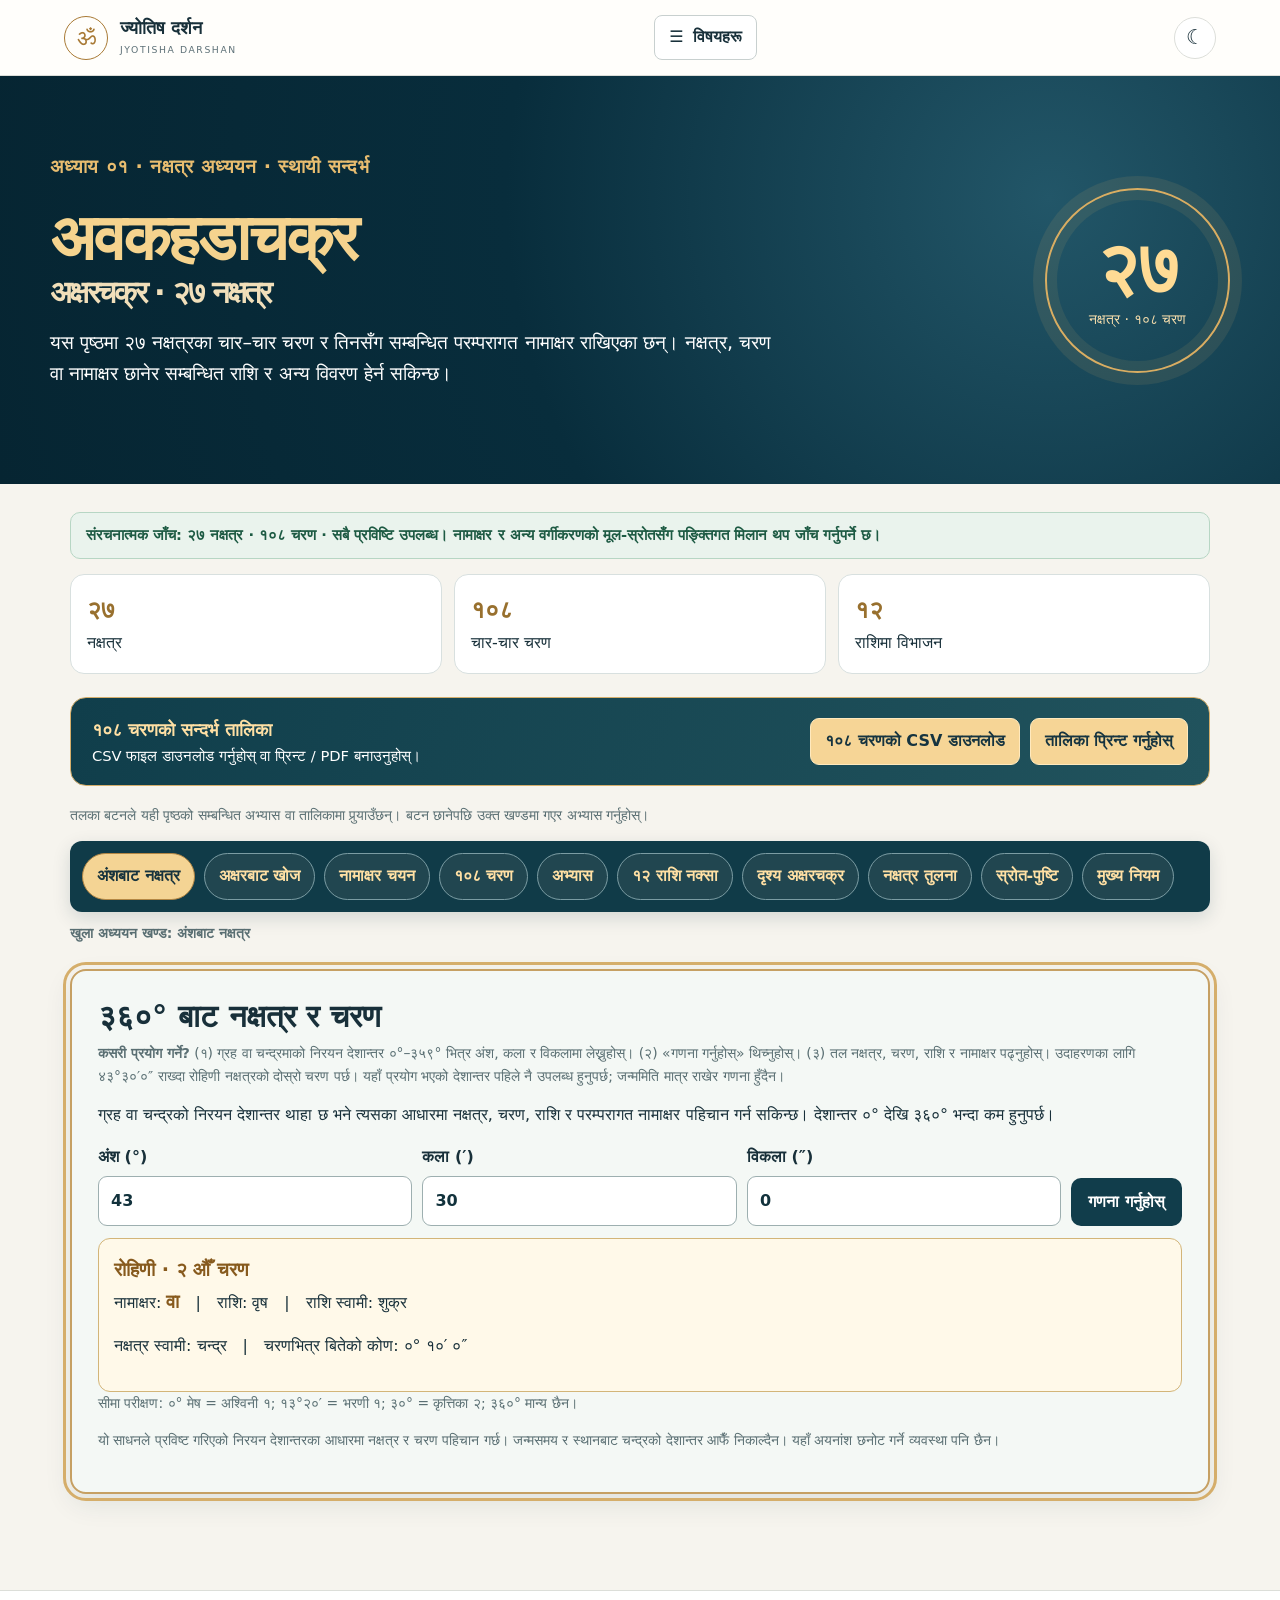
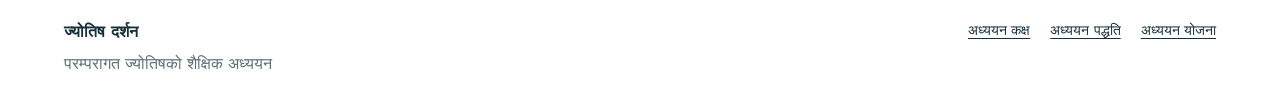
==== commit fcdd0200: "Improve public contrast and chart accessibility and test all browser engines" ====
--- a/akshara-chakra.html
+++ b/akshara-chakra.html
@@ -3,7 +3,8 @@
 html[data-theme=dark] body{background:#092531;color:#e9f1ed}html[data-theme=dark] .ac-panel,html[data-theme=dark] .ac-lead div{background:#103540;color:#f0f4f0;border-color:#41616a}html[data-theme=dark] .ac-card{background:#153b47;color:#f0f4f0;border-color:#48616a}html[data-theme=dark] .ac-card:hover,html[data-theme=dark] .ac-card[aria-pressed=true]{background:#244a51;border-color:#f0c77d}html[data-theme=dark] .ac-padas span{background:#294d56;color:#fce1aa}html[data-theme=dark] .ac-detail{background:#273c3c;color:#f0f4f0}html[data-theme=dark] .ac-detail-grid div{background:#153540;border-color:#5e6d66}html[data-theme=dark] .ac-note{background:#183b46;color:#eaf3ed}html[data-theme=dark] .ac-controls input,html[data-theme=dark] .ac-controls select{background:#173d48;color:#fff;border-color:#68818a}
 .ac-tool{margin-top:24px;padding:clamp(17px,2.5vw,26px);background:#f4f8f5;border:1px solid #cddbd5;border-radius:16px}.ac-tool h2{margin:0 0 7px;font-size:clamp(1.45rem,2.4vw,2rem)}.ac-tool-grid{display:grid;grid-template-columns:repeat(2,minmax(0,1fr));gap:13px;margin:16px 0}.ac-tool label{display:block;font-weight:750}.ac-tool select,.ac-tool input{width:100%;margin-top:5px;padding:11px 12px;border:1px solid #9dafb0;border-radius:9px;background:#fff;color:#12323c;font:inherit}.ac-result{background:#fff;border:1px solid #d2ae73;border-radius:12px;padding:17px;margin-top:13px}.ac-result strong{color:#80571c}.ac-result .ac-padas{max-width:500px}.ac-result .ac-padas span.active{background:#f4d594;color:#132c35;outline:2px solid #a97b32}.ac-table-wrap{overflow-x:auto;border:1px solid #d6dfdc;border-radius:12px;margin-top:16px}.ac-table{width:100%;border-collapse:collapse;min-width:710px}.ac-table th{background:#123b48;color:#fff;text-align:left;padding:11px}.ac-table td{padding:10px;border-bottom:1px solid #dce3df}.ac-table tr:nth-child(even){background:#f2f7f4}.ac-table td:nth-child(3){font-weight:750;color:#805b26}.ac-table tr:last-child td{border-bottom:0}.ac-legend{font-size:.92rem;color:#526a70}.ac-muted{color:#6c7775}.ac-quiz-options{display:grid;grid-template-columns:repeat(4,minmax(0,1fr));gap:9px;margin-top:13px}.ac-quiz-options button{font:inherit;font-weight:750;font-size:1.2rem;padding:13px;border-radius:10px;border:1px solid #b4c8c6;background:#fff;color:#173a43;cursor:pointer}.ac-quiz-options button:hover,.ac-quiz-options button:focus-visible{border-color:#ae7b34;outline:2px solid #e3c58c}.ac-next{font:inherit;font-weight:750;border:0;border-radius:9px;background:#133e4b;color:#fff;padding:11px 20px;cursor:pointer;margin-top:12px}.ac-next:disabled{opacity:.5;cursor:not-allowed}html[data-theme=dark] .ac-tool{background:#153844;border-color:#44646a}html[data-theme=dark] .ac-result{background:#12323d;color:#f0f3f1}html[data-theme=dark] .ac-result strong{color:#f4d18d}html[data-theme=dark] .ac-table td{border-color:#48646a}html[data-theme=dark] .ac-table tr:nth-child(even){background:#1b4650}html[data-theme=dark] .ac-table td:nth-child(3){color:#f4d18d}html[data-theme=dark] .ac-legend,html[data-theme=dark] .ac-muted{color:#c3d5d6}html[data-theme=dark] .ac-tool select,html[data-theme=dark] .ac-tool input,html[data-theme=dark] .ac-quiz-options button{background:#173b46;color:#fff;border-color:#708c92}@media(max-width:620px){.ac-tool-grid{grid-template-columns:1fr}.ac-quiz-options{grid-template-columns:repeat(2,minmax(0,1fr))}}
 .ac-quicknav{display:flex;flex-wrap:wrap;gap:9px;margin:0 0 18px}.ac-quicknav a{padding:8px 13px;background:#e9f1ec;border:1px solid #d1ddd7;border-radius:999px;color:#143c46;text-decoration:none;font-weight:700;font-size:.92rem}.ac-quicknav a:hover{background:#f5e6c8}.ac-feature-grid{display:grid;grid-template-columns:repeat(2,minmax(0,1fr));gap:18px;margin:0 0 22px}.ac-feature-grid .ac-tool{margin:0}.ac-calc-btn{padding:11px 17px;border:0;border-radius:10px;background:#113d4b;color:#fff;font:inherit;font-weight:750;cursor:pointer}.ac-calc-btn:hover{background:#21566a}.ac-quick-result{margin-top:12px;border:1px solid #d3b579;background:#fff9e9;padding:15px;border-radius:12px;min-height:80px}.ac-quick-result strong{font-size:1.2rem;color:#875a1d}.ac-inline{display:flex;align-items:end;gap:10px;flex-wrap:wrap}.ac-inline label{flex:1 1 120px}.ac-inline input{width:100%;min-width:0}.ac-explainer{display:grid;grid-template-columns:repeat(3,minmax(0,1fr));gap:12px}.ac-explainer article{background:#fff;border:1px solid #d8e0dc;border-radius:12px;padding:16px}.ac-explainer h3{margin:0 0 6px;font-size:1.12rem}.ac-explainer p{margin:0;font-size:.94rem}.ac-secondary{font:inherit;border:1px solid #b98d4b;color:#123846;background:#fff7e8;padding:9px 14px;border-radius:9px;cursor:pointer;font-weight:700}.ac-error{color:#a43b28;font-weight:750}.ac-footnote{font-size:.87rem;color:#5a6f73}.ac-tool:target{outline:3px solid #d5ae6b;outline-offset:4px}html[data-theme=dark] .ac-quicknav a{background:#214650;color:#f6dfaf;border-color:#57747b}html[data-theme=dark] .ac-quick-result{background:#263f42;color:#f4f4ee}html[data-theme=dark] .ac-quick-result strong{color:#f8d698}html[data-theme=dark] .ac-explainer article{background:#183d48;border-color:#557078}html[data-theme=dark] .ac-secondary{background:#264854;color:#f4dcaa}html[data-theme=dark] .ac-footnote{color:#c0d4d7}@media(max-width:820px){.ac-feature-grid{grid-template-columns:1fr}}@media(max-width:550px){.ac-explainer{grid-template-columns:1fr}.ac-inline{display:grid;grid-template-columns:repeat(2,minmax(0,1fr))}.ac-inline .ac-calc-btn{grid-column:1/-1}}
-.ac-classification{display:grid;grid-template-columns:repeat(2,minmax(0,1fr));gap:12px;margin-top:15px}.ac-classification div{border:1px solid #d4ded8;border-radius:12px;padding:13px;background:#fff}.ac-classification small{display:block;color:#61777b}.ac-classification strong{display:block;color:#825b25;font-size:1.25rem}.ac-filter-grid{display:flex;flex-wrap:wrap;gap:10px;margin:10px 0 17px}.ac-filter-grid label{font-weight:700;flex:1 1 180px}.ac-filter-grid select{display:block;width:100%;padding:10px;border:1px solid #a6b6b3;border-radius:9px;background:#fff;color:#173540;font:inherit}.ac-class-note{border-left:4px solid #c6a063;padding:12px 15px;background:#f7f3e9;border-radius:7px;margin:12px 0}.ac-badge{display:inline-block;border-radius:999px;padding:2px 9px;background:#e9f0eb;color:#315661;font-size:.85rem;font-weight:700}html[data-theme=dark] .ac-classification div{background:#183d48;border-color:#58747a}html[data-theme=dark] .ac-classification strong{color:#f4d49b}html[data-theme=dark] .ac-classification small{color:#c2d6d7}html[data-theme=dark] .ac-class-note{background:#23434a;color:#e9f1ed}html[data-theme=dark] .ac-filter-grid select{background:#183c47;color:#fff;border-color:#6b888e}html[data-theme=dark] .ac-badge{background:#31535c;color:#f5dba7}@media(max-width:500px){.ac-classification{grid-template-columns:1fr}}.ac-table-actions{display:flex;flex-wrap:wrap;gap:10px;margin:13px 0}.ac-table-actions button{font:inherit;padding:9px 14px;background:#123b48;color:#fff;border:1px solid #d2ac6d;border-radius:9px;cursor:pointer}.ac-table-actions button:focus-visible{outline:3px solid #d7b16e;outline-offset:2px}.ac-pada-pill{display:inline-block;background:#e5f0eb;padding:3px 8px;border-radius:7px;font-weight:700}.ac-source-status{padding:15px;border:1px solid #d5b781;border-radius:12px;background:#fff9e9;margin:16px 0}.ac-source-status strong{color:#79551e}.ac-source-status ul{margin:8px 0 0;padding-left:24px}.ac-table th{position:sticky;top:0;z-index:1}.ac-table tbody tr:hover{background:#f8edda}.ac-table td{white-space:nowrap}html[data-theme=dark] .ac-source-status{background:#243f44;color:#eef2ec}html[data-theme=dark] .ac-source-status strong{color:#f3d29a}html[data-theme=dark] .ac-pada-pill{background:#315661;color:#f9e5b9}html[data-theme=dark] .ac-table tbody tr:hover{background:#32515a}@media print{.ac-header,.ac-quicknav,.ac-controls,.ac-filter-grid,.ac-quiz-options,.ac-table-actions,.ac-calc-btn,.ac-next,.ac-feature-grid{display:none!important}.ac-panel,.ac-tool{box-shadow:none!important;border:1px solid #aaa!important;break-inside:avoid}.ac-table-wrap{overflow:visible}.ac-table{font-size:10px;min-width:0}.ac-table td,.ac-table th{padding:5px!important;white-space:normal}body{background:white!important;color:black!important}.ac-hero{padding:16px!important;background:white!important;color:black!important}.ac-hero h1{color:black!important}}.ac-download-bar{display:flex;align-items:center;justify-content:space-between;flex-wrap:wrap;gap:16px;background:linear-gradient(110deg,#103e4b,#21535d);color:#fff;border:1px solid #d5ae6b;border-radius:16px;padding:17px 21px;margin:0 0 18px}.ac-download-bar strong{display:block;color:#ffe0a4;font-size:1.12rem}.ac-download-bar span{display:block;font-size:.92rem}.ac-download-bar .ac-table-actions{margin:0}.ac-download-bar .ac-table-actions button{background:#f6d596;color:#163440;border:1px solid #ffe9bd;font-weight:800}.ac-download-bar .ac-table-actions button:hover{background:#fff0cc}@media(max-width:600px){.ac-download-bar{align-items:stretch}.ac-download-bar .ac-table-actions{display:grid;grid-template-columns:1fr;width:100%}}.ac-compare{display:grid;grid-template-columns:repeat(2,minmax(0,1fr));gap:14px}.ac-compare article{background:#fff;border:1px solid #cddad5;border-radius:13px;padding:17px}.ac-compare h3{font-size:1.35rem;margin:0 0 10px}.ac-compare dl{display:grid;grid-template-columns:1fr auto;gap:6px 14px;margin:0}.ac-compare dt{color:#52686c}.ac-compare dd{margin:0;font-weight:800}.ac-compare-note{margin:15px 0 0;padding:13px;background:#fff6e4;border-left:4px solid #bc8a42;border-radius:8px}.ac-status-table{width:100%;border-collapse:collapse;margin:12px 0}.ac-status-table td,.ac-status-table th{padding:10px;text-align:left;border-bottom:1px solid #d5dfdc}.ac-status-table th{background:#173d49;color:#fff}.ac-status-table td:last-child{font-weight:750}.ac-status-pending{color:#9a682c}.ac-status-partial{color:#507e68}html[data-theme=dark] .ac-compare article{background:#173b46;border-color:#56727a}html[data-theme=dark] .ac-compare dt{color:#c0d6d6}html[data-theme=dark] .ac-compare-note{background:#33453f;color:#f2ebd9}html[data-theme=dark] .ac-status-pending{color:#f0c78a}html[data-theme=dark] .ac-status-partial{color:#a3d5b5}@media(max-width:650px){.ac-compare{grid-template-columns:1fr}}.ac-matrix-wrap{overflow-x:auto;margin-top:14px;border:1px solid #d2dfd9;border-radius:12px}.ac-matrix{width:100%;border-collapse:separate;border-spacing:0;min-width:650px}.ac-matrix th,.ac-matrix td{padding:7px 8px;border-bottom:1px solid #dce4df;text-align:center}.ac-matrix thead th{background:#123b48;color:#fff}.ac-matrix tbody th{text-align:left;white-space:nowrap;font-weight:750}.ac-matrix button{font:inherit;cursor:pointer;border:1px solid #b8d0c5;background:#edf5ef;color:#143c45;border-radius:8px;padding:7px 10px;min-width:52px;font-weight:800}.ac-matrix button:hover,.ac-matrix button:focus-visible{background:#f5d89f;border-color:#b17c31;outline:2px solid #d7b36e}.ac-matrix button[aria-pressed=true]{background:#d8ae62;color:#172c32;border-color:#8b682c}.ac-matrix-summary{background:#fff9e8;border:1px solid #d7b878;border-radius:11px;padding:14px;margin-top:12px}.ac-matrix-summary strong{color:#855a1c}.ac-matrix-key{font-size:.9rem;color:#5e7275}.ac-matrix tbody tr:hover{background:#f4f7f0}html[data-theme=dark] .ac-matrix button{background:#244c55;color:#f7e5b7;border-color:#688388}html[data-theme=dark] .ac-matrix button[aria-pressed=true]{background:#e0b96c;color:#142c32}html[data-theme=dark] .ac-matrix-summary{background:#273f43;color:#f4f1e8}html[data-theme=dark] .ac-matrix-summary strong{color:#f7d69b}html[data-theme=dark] .ac-matrix-key{color:#c5d7d8}html[data-theme=dark] .ac-matrix tbody tr:hover{background:#224853}.ac-rashi-grid{display:grid;grid-template-columns:repeat(4,minmax(0,1fr));gap:11px;margin:16px 0}.ac-rashi-grid button{border:1px solid #c5d8d3;border-radius:12px;background:#fff;color:#173a45;padding:15px 12px;text-align:left;cursor:pointer;font:inherit;min-height:94px}.ac-rashi-grid button strong{display:block;font-size:1.2rem}.ac-rashi-grid button small{display:block;color:#657a7b}.ac-rashi-grid button:hover,.ac-rashi-grid button[aria-pressed=true]{background:#fff3d9;border-color:#b58b47}.ac-rashi-grid button:focus-visible{outline:3px solid #d5ad6c;outline-offset:2px}.ac-rashi-padas{display:grid;grid-template-columns:repeat(3,minmax(0,1fr));gap:10px;margin:15px 0}.ac-rashi-padas button{border:1px solid #c7d8d3;background:#fff;border-radius:10px;padding:13px 10px;font:inherit;color:#183a44;cursor:pointer;text-align:left}.ac-rashi-padas button strong{display:block;color:#8a6028;font-size:1.3rem}.ac-rashi-padas button span{display:block;font-size:.9rem}.ac-rashi-padas button:hover,.ac-rashi-padas button:focus-visible{border-color:#aa7d36;background:#fff5de;outline:2px solid #d5b475}.ac-rashi-result{padding:15px;background:#fff9ea;border:1px solid #dfc38c;border-radius:12px}.ac-rashi-result strong{color:#8b612a}html[data-theme=dark] .ac-rashi-grid button,html[data-theme=dark] .ac-rashi-padas button{background:#1a414c;color:#f4f4ed;border-color:#607b80}html[data-theme=dark] .ac-rashi-grid button[aria-pressed=true],html[data-theme=dark] .ac-rashi-grid button:hover,html[data-theme=dark] .ac-rashi-padas button:hover{background:#34535a;border-color:#e2bd7b}html[data-theme=dark] .ac-rashi-grid button small{color:#cadbdd}html[data-theme=dark] .ac-rashi-padas button strong,html[data-theme=dark] .ac-rashi-result strong{color:#f1d397}html[data-theme=dark] .ac-rashi-result{background:#23444a;color:#f2f1e9}@media(max-width:850px){.ac-rashi-grid{grid-template-columns:repeat(3,minmax(0,1fr))}}@media(max-width:570px){.ac-rashi-grid{grid-template-columns:repeat(2,minmax(0,1fr))}.ac-rashi-padas{grid-template-columns:repeat(2,minmax(0,1fr))}}.ac-data-check{margin:0 0 15px;padding:10px 15px;background:#eaf3ed;color:#1d5a43;border:1px solid #b7d6c4;border-radius:10px;font-weight:750;font-size:.92rem}.ac-data-check[data-status=error]{background:#fff1e8;color:#a13b22;border-color:#e6a88e}html[data-theme=dark] .ac-data-check{background:#193d37;color:#d3f3de;border-color:#4d8168}html[data-theme=dark] .ac-data-check[data-status=error]{background:#4b302a;color:#ffe0d1}.ac-quiz-options button.ac-answer-correct,.ac-quiz-options button.ac-answer-correct:disabled{border:3px solid #27704a;background:#e1f3e7;color:#154c32;opacity:1}.ac-quiz-options button.ac-answer-wrong,.ac-quiz-options button.ac-answer-wrong:disabled{border:3px solid #a94c3b;background:#fff0eb;color:#842e22;opacity:1}.ac-quiz-options button:disabled{cursor:default;opacity:.72}html[data-theme=dark] .ac-quiz-options button.ac-answer-correct:disabled{background:#194c38;color:#d8f6df;border-color:#79d09b}html[data-theme=dark] .ac-quiz-options button.ac-answer-wrong:disabled{background:#57352f;color:#ffe0d7;border-color:#ec9985} .ac-quicknav a:focus-visible{outline:3px solid #d7ae66;outline-offset:3px}.ac-quicknav a[aria-current="location"]{background:#f6dfaa;color:#173440;border-color:#a77b39}html{scroll-behavior:smooth} [id^="ac"]{scroll-margin-top:22px}@media(prefers-reduced-motion:reduce){html{scroll-behavior:auto}} .ac-quicknav{display:flex!important;flex-wrap:wrap;gap:9px;position:relative;z-index:3}.ac-quicknav .ac-nav-button{appearance:none;display:inline-block;pointer-events:auto;position:relative;z-index:4;padding:9px 14px;border:1px solid #7b9ca3;border-radius:999px;background:#214650;color:#ffe0a4;font:inherit;font-weight:750;cursor:pointer;touch-action:manipulation}.ac-quicknav .ac-nav-button:hover,.ac-quicknav .ac-nav-button:focus-visible,.ac-quicknav .ac-nav-button[aria-pressed=true]{background:#f4d494;color:#16333d;border-color:#b48744;outline-offset:2px}.ac-quicknav .ac-nav-button:focus-visible{outline:3px solid #b48744}#acNavStatus{margin:4px 0 20px}body.ac-module-mode section.ac-tool[hidden]{display:none!important}body.ac-module-mode .ac-feature-grid.ac-module-feature-active{grid-template-columns:minmax(0,1fr)}body.ac-module-mode .ac-feature-grid:not(.ac-module-feature-active){display:none}body.ac-module-mode .ac-quicknav{margin-bottom:10px}body.ac-module-mode section.ac-tool:not([hidden]){border:2px solid #c6a063;box-shadow:0 10px 28px #0b344017} body.ac-module-mode .ac-quicknav{position:sticky;top:0;z-index:50;background:#103b48;padding:12px;border-radius:12px;max-height:42vh;overflow-y:auto;box-shadow:0 6px 18px #102e3b25}body.ac-module-mode .ac-tool{scroll-margin-top:160px}body.ac-module-mode #acNavStatus{font-weight:700} #acModuleWorkspace{display:block!important;min-height:260px;margin:16px 0 26px;position:relative;z-index:2}#acModuleWorkspace>.ac-tool{width:100%;max-width:100%;display:block;box-sizing:border-box}#acModuleWorkspace>.ac-tool[hidden]{display:none!important}body.ac-module-mode .ac-feature-grid{display:none!important}body.ac-module-mode .ac-panel:has(#acGrid){display:none!important}body.ac-module-mode #acModuleWorkspace>.ac-tool:not([hidden]){display:block!important} .ac-syllable-picker{border:1px solid #b99b63;border-radius:14px;padding:16px;margin:14px 0;background:rgba(197,161,93,.09)}.ac-syllable-picker p{margin:0 0 10px}.ac-syllable-grid{display:grid;grid-template-columns:repeat(auto-fill,minmax(64px,1fr));gap:8px;max-height:300px;overflow-y:auto;margin:12px 0}.ac-syllable-grid button{border:1px solid #9f8661;border-radius:9px;padding:9px 5px;background:#254653;color:#fff0c7;font:inherit;font-weight:700;cursor:pointer;min-height:46px}.ac-syllable-grid button:hover,.ac-syllable-grid button:focus-visible,.ac-syllable-grid button[aria-pressed=true]{background:#dfbd78;color:#18343e;outline-offset:2px}.ac-syllable-grid button small{display:block;font-size:.65rem;font-weight:400}.ac-syllable-picker input{width:100%;box-sizing:border-box;padding:10px;border-radius:8px;border:1px solid #9f8661}html[data-theme=dark] .ac-syllable-picker{background:#1d3b44;color:#f2eadb}</style><style>
+.ac-classification{display:grid;grid-template-columns:repeat(2,minmax(0,1fr));gap:12px;margin-top:15px}.ac-classification div{border:1px solid #d4ded8;border-radius:12px;padding:13px;background:#fff}.ac-classification small{display:block;color:#61777b}.ac-classification strong{display:block;color:#825b25;font-size:1.25rem}.ac-filter-grid{display:flex;flex-wrap:wrap;gap:10px;margin:10px 0 17px}.ac-filter-grid label{font-weight:700;flex:1 1 180px}.ac-filter-grid select{display:block;width:100%;padding:10px;border:1px solid #a6b6b3;border-radius:9px;background:#fff;color:#173540;font:inherit}.ac-class-note{border-left:4px solid #c6a063;padding:12px 15px;background:#f7f3e9;border-radius:7px;margin:12px 0}.ac-badge{display:inline-block;border-radius:999px;padding:2px 9px;background:#e9f0eb;color:#315661;font-size:.85rem;font-weight:700}html[data-theme=dark] .ac-classification div{background:#183d48;border-color:#58747a}html[data-theme=dark] .ac-classification strong{color:#f4d49b}html[data-theme=dark] .ac-classification small{color:#c2d6d7}html[data-theme=dark] .ac-class-note{background:#23434a;color:#e9f1ed}html[data-theme=dark] .ac-filter-grid select{background:#183c47;color:#fff;border-color:#6b888e}html[data-theme=dark] .ac-badge{background:#31535c;color:#f5dba7}@media(max-width:500px){.ac-classification{grid-template-columns:1fr}}.ac-table-actions{display:flex;flex-wrap:wrap;gap:10px;margin:13px 0}.ac-table-actions button{font:inherit;padding:9px 14px;background:#123b48;color:#fff;border:1px solid #d2ac6d;border-radius:9px;cursor:pointer}.ac-table-actions button:focus-visible{outline:3px solid #d7b16e;outline-offset:2px}.ac-pada-pill{display:inline-block;background:#e5f0eb;padding:3px 8px;border-radius:7px;font-weight:700}.ac-source-status{padding:15px;border:1px solid #d5b781;border-radius:12px;background:#fff9e9;margin:16px 0}.ac-source-status strong{color:#79551e}.ac-source-status ul{margin:8px 0 0;padding-left:24px}.ac-table th{position:sticky;top:0;z-index:1}.ac-table tbody tr:hover{background:#f8edda}.ac-table td{white-space:nowrap}html[data-theme=dark] .ac-source-status{background:#243f44;color:#eef2ec}html[data-theme=dark] .ac-source-status strong{color:#f3d29a}html[data-theme=dark] .ac-pada-pill{background:#315661;color:#f9e5b9}html[data-theme=dark] .ac-table tbody tr:hover{background:#32515a}@media print{.ac-header,.ac-quicknav,.ac-controls,.ac-filter-grid,.ac-quiz-options,.ac-table-actions,.ac-calc-btn,.ac-next,.ac-feature-grid{display:none!important}.ac-panel,.ac-tool{box-shadow:none!important;border:1px solid #aaa!important;break-inside:avoid}.ac-table-wrap{overflow:visible}.ac-table{font-size:10px;min-width:0}.ac-table td,.ac-table th{padding:5px!important;white-space:normal}body{background:white!important;color:black!important}.ac-hero{padding:16px!important;background:white!important;color:black!important}.ac-hero h1{color:black!important}}.ac-download-bar{display:flex;align-items:center;justify-content:space-between;flex-wrap:wrap;gap:16px;background:linear-gradient(110deg,#103e4b,#21535d);color:#fff;border:1px solid #d5ae6b;border-radius:16px;padding:17px 21px;margin:0 0 18px}.ac-download-bar strong{display:block;color:#ffe0a4;font-size:1.12rem}.ac-download-bar span{display:block;font-size:.92rem}.ac-download-bar .ac-table-actions{margin:0}.ac-download-bar .ac-table-actions button{background:#f6d596;color:#163440;border:1px solid #ffe9bd;font-weight:800}.ac-download-bar .ac-table-actions button:hover{background:#fff0cc}@media(max-width:600px){.ac-download-bar{align-items:stretch}.ac-download-bar .ac-table-actions{display:grid;grid-template-columns:1fr;width:100%}}.ac-compare{display:grid;grid-template-columns:repeat(2,minmax(0,1fr));gap:14px}.ac-compare article{background:#fff;border:1px solid #cddad5;border-radius:13px;padding:17px}.ac-compare h3{font-size:1.35rem;margin:0 0 10px}.ac-compare dl{display:grid;grid-template-columns:1fr auto;gap:6px 14px;margin:0}.ac-compare dt{color:#52686c}.ac-compare dd{margin:0;font-weight:800}.ac-compare-note{margin:15px 0 0;padding:13px;background:#fff6e4;border-left:4px solid #bc8a42;border-radius:8px}.ac-status-table{width:100%;border-collapse:collapse;margin:12px 0}.ac-status-table td,.ac-status-table th{padding:10px;text-align:left;border-bottom:1px solid #d5dfdc}.ac-status-table th{background:#173d49;color:#fff}.ac-status-table td:last-child{font-weight:750}.ac-status-pending{color:#9a682c}.ac-status-partial{color:#507e68}html[data-theme=dark] .ac-compare article{background:#173b46;border-color:#56727a}html[data-theme=dark] .ac-compare dt{color:#c0d6d6}html[data-theme=dark] .ac-compare-note{background:#33453f;color:#f2ebd9}html[data-theme=dark] .ac-status-pending{color:#f0c78a}html[data-theme=dark] .ac-status-partial{color:#a3d5b5}@media(max-width:650px){.ac-compare{grid-template-columns:1fr}}.ac-matrix-wrap{overflow-x:auto;margin-top:14px;border:1px solid #d2dfd9;border-radius:12px}.ac-matrix{width:100%;border-collapse:separate;border-spacing:0;min-width:650px}.ac-matrix th,.ac-matrix td{padding:7px 8px;border-bottom:1px solid #dce4df;text-align:center}.ac-matrix thead th{background:#123b48;color:#fff}.ac-matrix tbody th{text-align:left;white-space:nowrap;font-weight:750}.ac-matrix button{font:inherit;cursor:pointer;border:1px solid #b8d0c5;background:#edf5ef;color:#143c45;border-radius:8px;padding:7px 10px;min-width:52px;font-weight:800}.ac-matrix button:hover,.ac-matrix button:focus-visible{background:#f5d89f;border-color:#b17c31;outline:2px solid #d7b36e}.ac-matrix button[aria-pressed=true]{background:#d8ae62;color:#172c32;border-color:#8b682c}.ac-matrix-summary{background:#fff9e8;border:1px solid #d7b878;border-radius:11px;padding:14px;margin-top:12px}.ac-matrix-summary strong{color:#855a1c}.ac-matrix-key{font-size:.9rem;color:#5e7275}.ac-matrix tbody tr:hover{background:#f4f7f0}html[data-theme=dark] .ac-matrix button{background:#244c55;color:#f7e5b7;border-color:#688388}html[data-theme=dark] .ac-matrix button[aria-pressed=true]{background:#e0b96c;color:#142c32}html[data-theme=dark] .ac-matrix-summary{background:#273f43;color:#f4f1e8}html[data-theme=dark] .ac-matrix-summary strong{color:#f7d69b}html[data-theme=dark] .ac-matrix-key{color:#c5d7d8}html[data-theme=dark] .ac-matrix tbody tr:hover{background:#224853}.ac-rashi-grid{display:grid;grid-template-columns:repeat(4,minmax(0,1fr));gap:11px;margin:16px 0}.ac-rashi-grid button{border:1px solid #c5d8d3;border-radius:12px;background:#fff;color:#173a45;padding:15px 12px;text-align:left;cursor:pointer;font:inherit;min-height:94px}.ac-rashi-grid button strong{display:block;font-size:1.2rem}.ac-rashi-grid button small{display:block;color:#657a7b}.ac-rashi-grid button:hover,.ac-rashi-grid button[aria-pressed=true]{background:#fff3d9;border-color:#b58b47}.ac-rashi-grid button:focus-visible{outline:3px solid #d5ad6c;outline-offset:2px}.ac-rashi-padas{display:grid;grid-template-columns:repeat(3,minmax(0,1fr));gap:10px;margin:15px 0}.ac-rashi-padas button{border:1px solid #c7d8d3;background:#fff;border-radius:10px;padding:13px 10px;font:inherit;color:#183a44;cursor:pointer;text-align:left}.ac-rashi-padas button strong{display:block;color:#8a6028;font-size:1.3rem}.ac-rashi-padas button span{display:block;font-size:.9rem}.ac-rashi-padas button:hover,.ac-rashi-padas button:focus-visible{border-color:#aa7d36;background:#fff5de;outline:2px solid #d5b475}.ac-rashi-result{padding:15px;background:#fff9ea;border:1px solid #dfc38c;border-radius:12px}.ac-rashi-result strong{color:#8b612a}html[data-theme=dark] .ac-rashi-grid button,html[data-theme=dark] .ac-rashi-padas button{background:#1a414c;color:#f4f4ed;border-color:#607b80}html[data-theme=dark] .ac-rashi-grid button[aria-pressed=true],html[data-theme=dark] .ac-rashi-grid button:hover,html[data-theme=dark] .ac-rashi-padas button:hover{background:#34535a;border-color:#e2bd7b}html[data-theme=dark] .ac-rashi-grid button small{color:#cadbdd}html[data-theme=dark] .ac-rashi-padas button strong,html[data-theme=dark] .ac-rashi-result strong{color:#f1d397}html[data-theme=dark] .ac-rashi-result{background:#23444a;color:#f2f1e9}@media(max-width:850px){.ac-rashi-grid{grid-template-columns:repeat(3,minmax(0,1fr))}}@media(max-width:570px){.ac-rashi-grid{grid-template-columns:repeat(2,minmax(0,1fr))}.ac-rashi-padas{grid-template-columns:repeat(2,minmax(0,1fr))}}.ac-data-check{margin:0 0 15px;padding:10px 15px;background:#eaf3ed;color:#1d5a43;border:1px solid #b7d6c4;border-radius:10px;font-weight:750;font-size:.92rem}.ac-data-check[data-status=error]{background:#fff1e8;color:#a13b22;border-color:#e6a88e}html[data-theme=dark] .ac-data-check{background:#193d37;color:#d3f3de;border-color:#4d8168}html[data-theme=dark] .ac-data-check[data-status=error]{background:#4b302a;color:#ffe0d1}.ac-quiz-options button.ac-answer-correct,.ac-quiz-options button.ac-answer-correct:disabled{border:3px solid #27704a;background:#e1f3e7;color:#154c32;opacity:1}.ac-quiz-options button.ac-answer-wrong,.ac-quiz-options button.ac-answer-wrong:disabled{border:3px solid #a94c3b;background:#fff0eb;color:#842e22;opacity:1}.ac-quiz-options button:disabled{cursor:default;opacity:.72}html[data-theme=dark] .ac-quiz-options button.ac-answer-correct:disabled{background:#194c38;color:#d8f6df;border-color:#79d09b}html[data-theme=dark] .ac-quiz-options button.ac-answer-wrong:disabled{background:#57352f;color:#ffe0d7;border-color:#ec9985} .ac-quicknav a:focus-visible{outline:3px solid #d7ae66;outline-offset:3px}.ac-quicknav a[aria-current="location"]{background:#f6dfaa;color:#173440;border-color:#a77b39}html{scroll-behavior:smooth} [id^="ac"]{scroll-margin-top:22px}@media(prefers-reduced-motion:reduce){html{scroll-behavior:auto}} .ac-quicknav{display:flex!important;flex-wrap:wrap;gap:9px;position:relative;z-index:3}.ac-quicknav .ac-nav-button{appearance:none;display:inline-block;pointer-events:auto;position:relative;z-index:4;padding:9px 14px;border:1px solid #7b9ca3;border-radius:999px;background:#214650;color:#ffe0a4;font:inherit;font-weight:750;cursor:pointer;touch-action:manipulation}.ac-quicknav .ac-nav-button:hover,.ac-quicknav .ac-nav-button:focus-visible,.ac-quicknav .ac-nav-button[aria-pressed=true]{background:#f4d494;color:#16333d;border-color:#b48744;outline-offset:2px}.ac-quicknav .ac-nav-button:focus-visible{outline:3px solid #b48744}#acNavStatus{margin:4px 0 20px}body.ac-module-mode section.ac-tool[hidden]{display:none!important}body.ac-module-mode .ac-feature-grid.ac-module-feature-active{grid-template-columns:minmax(0,1fr)}body.ac-module-mode .ac-feature-grid:not(.ac-module-feature-active){display:none}body.ac-module-mode .ac-quicknav{margin-bottom:10px}body.ac-module-mode section.ac-tool:not([hidden]){border:2px solid #c6a063;box-shadow:0 10px 28px #0b344017} body.ac-module-mode .ac-quicknav{position:sticky;top:0;z-index:50;background:#103b48;padding:12px;border-radius:12px;max-height:42vh;overflow-y:auto;box-shadow:0 6px 18px #102e3b25}body.ac-module-mode .ac-tool{scroll-margin-top:160px}body.ac-module-mode #acNavStatus{font-weight:700} #acModuleWorkspace{display:block!important;min-height:260px;margin:16px 0 26px;position:relative;z-index:2}#acModuleWorkspace>.ac-tool{width:100%;max-width:100%;display:block;box-sizing:border-box}#acModuleWorkspace>.ac-tool[hidden]{display:none!important}body.ac-module-mode .ac-feature-grid{display:none!important}body.ac-module-mode .ac-panel:has(#acGrid){display:none!important}body.ac-module-mode #acModuleWorkspace>.ac-tool:not([hidden]){display:block!important} .ac-syllable-picker{border:1px solid #b99b63;border-radius:14px;padding:16px;margin:14px 0;background:rgba(197,161,93,.09)}.ac-syllable-picker p{margin:0 0 10px}.ac-syllable-grid{display:grid;grid-template-columns:repeat(auto-fill,minmax(64px,1fr));gap:8px;max-height:300px;overflow-y:auto;margin:12px 0}.ac-syllable-grid button{border:1px solid #9f8661;border-radius:9px;padding:9px 5px;background:#254653;color:#fff0c7;font:inherit;font-weight:700;cursor:pointer;min-height:46px}.ac-syllable-grid button:hover,.ac-syllable-grid button:focus-visible,.ac-syllable-grid button[aria-pressed=true]{background:#dfbd78;color:#18343e;outline-offset:2px}.ac-syllable-grid button small{display:block;font-size:.65rem;font-weight:400}.ac-syllable-picker input{width:100%;box-sizing:border-box;padding:10px;border-radius:8px;border:1px solid #9f8661}html[data-theme=dark] .ac-syllable-picker{background:#1d3b44;color:#f2eadb}html[data-theme=dark] .ac-lead strong{color:#e8c790}
+</style><style>
 /* Shared site navigation; retain the akshara-specific content design. */
 body>.site-header{width:100%;z-index:100}
 body>.site-header .brand{color:var(--ink)}
--- a/style.css
+++ b/style.css
@@ -120,7 +120,7 @@
 .chapter-focus .section[id] > [hidden]{display:none!important}
 
 /* v4.1: short, student-first homepage; chapter sections remain mounted for learning tools. */
-body:not(.chapter-focus) main > section:not(#home):not(#dashboard){display:none!important}
+body:not(.chapter-focus) main > section:not(#home):not(#dashboard):not(#homeCalculators){display:none!important}
 body:not(.chapter-focus) .hero{min-height:340px;padding-top:42px;padding-bottom:42px}
 body:not(.chapter-focus) .orb{width:210px}
 body:not(.chapter-focus) .orbit{width:210px;height:210px}
@@ -1838,3 +1838,401 @@
  body.chapter-focus .chapter-editorial-actions a{min-height:44px;display:inline-flex;align-items:center}
  body.chapter-focus .chapter-focus-banner>.chapter-toc{display:none!important}
 }
+
+
+/* Mobile-friendly reference tables: keep semantic rows intact and scroll only
+   the table region, never the entire chapter viewport. */
+.chapter7-table-wrap,.ch12-table-scroll,.table-wrap{
+ max-width:100%;min-width:0;overflow-x:auto;overflow-y:hidden;
+ overscroll-behavior-inline:contain;-webkit-overflow-scrolling:touch;
+ scrollbar-width:thin;scrollbar-color:#aa854a transparent;
+}
+.chapter7-table-wrap>table,.ch12-table-scroll>table,.table-wrap>table{border-collapse:collapse}
+@media(max-width:760px){
+ #chapter7 .chapter7-table-wrap,#chapter8 .chapter7-table-wrap,
+ #chapter12 .ch12-table-scroll,#chapter12 .table-wrap,
+ #chapter13 .ch12-table-scroll{
+  position:relative;width:100%;max-width:100%;border-radius:12px;
+  border:1px solid #cddbd3;background:#fffdf9;
+ }
+ #chapter7 .chapter7-table-wrap>table,#chapter8 .chapter7-table-wrap>table,
+ #chapter12 .ch12-table-scroll>table,#chapter12 .table-wrap>table,
+ #chapter13 .ch12-table-scroll>table{min-width:610px;width:max-content;max-width:none}
+ #chapter7 .chapter7-table-wrap th,#chapter7 .chapter7-table-wrap td,
+ #chapter8 .chapter7-table-wrap th,#chapter8 .chapter7-table-wrap td,
+ #chapter12 .ch12-table-scroll th,#chapter12 .ch12-table-scroll td,
+ #chapter13 .ch12-table-scroll th,#chapter13 .ch12-table-scroll td{
+  white-space:normal;min-width:95px;vertical-align:top;overflow-wrap:break-word;
+ }
+ .mobile-table-hint{display:flex;align-items:center;gap:6px;margin:6px 0 8px;
+  color:#725529;font-size:.85rem;font-weight:650}
+ :root[data-theme="dark"] .mobile-table-hint{color:#f0d096}
+ :root[data-theme="dark"] #chapter7 .chapter7-table-wrap,
+ :root[data-theme="dark"] #chapter8 .chapter7-table-wrap,
+ :root[data-theme="dark"] #chapter12 .ch12-table-scroll,
+ :root[data-theme="dark"] #chapter12 .table-wrap,
+ :root[data-theme="dark"] #chapter13 .ch12-table-scroll{background:#203a43;border-color:#536e73}
+}
+@media(min-width:761px){.mobile-table-hint{display:none}}
+
+
+/* Distinct, non-certifying dashboard learning indicators. */
+.study-milestones{display:grid;grid-template-columns:repeat(3,minmax(0,1fr));gap:14px;margin:16px 0 8px}
+.study-milestones>.dash-stat{min-width:0}
+.study-completion-note{font-size:.88rem;line-height:1.6;margin:5px 0 18px;color:var(--muted)}
+@media(max-width:720px){.study-milestones{grid-template-columns:1fr;gap:9px}.study-milestones>.dash-stat{padding:14px 16px}}
+
+
+/* Dashboard learning stages: preserve existing chapter cards and visited state. */
+.dashboard-stage{margin:22px 0 28px;min-width:0}
+.dashboard-stage-heading{display:flex;justify-content:space-between;align-items:center;gap:16px;margin-bottom:12px;padding:0 2px}
+.dashboard-stage-heading h4{margin:4px 0 5px;font-size:1.22rem;line-height:1.35;color:var(--ink)}
+.dashboard-stage-heading p{margin:0;line-height:1.55;color:var(--muted)}
+.dashboard-stage-range{font-size:.76rem;font-weight:750;letter-spacing:.025em;color:#8a682c}
+.dashboard-stage-count{flex:none;padding:6px 12px;border:1px solid #c8b68d;border-radius:99px;font-size:.82rem;font-weight:700;color:#765b30}
+.dashboard-stage>.dashboard-grid{margin-top:0}
+:root[data-theme="dark"] .dashboard-stage-range{color:#ebc889}
+:root[data-theme="dark"] .dashboard-stage-count{color:#e9d5a8;border-color:#756d58}
+@media(max-width:680px){.dashboard-stage-heading{align-items:flex-start}.dashboard-stage-count{font-size:.75rem;padding:5px 8px}.dashboard-stage-heading h4{font-size:1.12rem}}
+
+/* Phase 6: prevent stacked sticky table headers on phones and narrow tablets. */
+@media (max-width: 760px) {
+  #chapter11 .ch11-lesson-section table th,
+  #chapter12 #ch12-planets .ch12-table thead th,
+  #chapter13 .ch12-table thead th {
+    position: static;
+    top: auto;
+  }
+  body.chapter-focus #chapter13 [id],
+  body.chapter-focus #chapter12 [id],
+  body.chapter-focus #chapter11 [id] {
+    scroll-margin-top: calc(88px + env(safe-area-inset-top, 0px));
+  }
+}
+
+/* Phase 6 assessment usability: consistent tap targets and readable choices. */
+@media (max-width: 760px) {
+  :is(#chapter9,#chapter10,#chapter11,#chapter12,#chapter13) :is(.ch9-quiz-panel,.ch10-quiz-panel,.ch12-quiz) label:has(input[type="radio"]),
+  #ch13-quiz .ch12-quiz label:has(input[type="radio"]) {
+    min-height: 44px;
+    cursor: pointer;
+    overflow-wrap: anywhere;
+  }
+  :is(#chapter9,#chapter10,#chapter11,#chapter12,#chapter13) :is(.ch9-quiz-panel,.ch10-quiz-panel,.ch12-quiz) :is(button,select) {
+    min-height: 44px;
+  }
+  :is(#chapter9,#chapter10,#chapter11,#chapter12,#chapter13) :is(.ch9-quiz-panel,.ch10-quiz-panel,.ch12-quiz) :is(legend,label) {
+    line-height: 1.6;
+  }
+}
+
+/* Phase 6.5: early-chapter assessment accessibility on narrow screens. */
+@media (max-width: 760px) {
+  :is(#chapter1,#chapter2,#chapter3,#chapter4,#chapter5,#chapter6,#chapter7,#chapter8) :is(.quiz-options button,.quiz button,fieldset label:has(input[type="radio"]),fieldset label:has(input[type="checkbox"])) {
+    min-height:44px;
+    overflow-wrap:anywhere;
+    line-height:1.6;
+  }
+  :is(#chapter1,#chapter2,#chapter3,#chapter4,#chapter5,#chapter6,#chapter7,#chapter8) :is(.quiz-options,.quiz-actions) {
+    flex-wrap:wrap;
+    gap:10px;
+  }
+  :is(#chapter1,#chapter2,#chapter3,#chapter4,#chapter5,#chapter6,#chapter7,#chapter8) fieldset {
+    min-width:0;
+  }
+}
+
+
+/* Phase 6.17: chapter 5–6 assessment controls must not inherit full-width study-panel input styling. */
+:is(#ch5AssessmentForm,#ch6AssessmentForm) input[type="radio"]{
+ width:auto;
+ height:auto;
+ flex:0 0 auto;
+ margin:4px 0 0;
+ padding:0;
+ accent-color:var(--accent,#a47b34);
+}
+:is(#ch5AssessmentForm,#ch6AssessmentForm) .exam-question{
+ min-width:0;
+ overflow-wrap:break-word;
+}
+:is(#ch5AssessmentForm,#ch6AssessmentForm) .exam-question label{
+ min-height:44px;
+ align-items:flex-start;
+ cursor:pointer;
+ font-weight:400;
+ line-height:1.55;
+}
+:is(#ch5AssessmentForm,#ch6AssessmentForm) .exam-question label:focus-within{
+ outline:2px solid currentColor;
+ outline-offset:3px;
+ border-radius:4px;
+}
+@media(max-width:760px){
+ :is(#ch5AssessmentForm,#ch6AssessmentForm) .exam-question{padding:14px 12px;margin:12px 0}
+ :is(#ch5AssessmentForm,#ch6AssessmentForm) .exam-question legend{line-height:1.6}
+}
+
+
+/* Phase 6.18: explicit dark surfaces for assessment panels and answer choices. */
+:root[data-theme="dark"] #chapter9 .ch9-quiz-panel,
+:root[data-theme="dark"] #chapter10 .ch10-quiz-panel fieldset,
+:root[data-theme="dark"] #chapter11 .ch10-quiz-panel fieldset{
+ background:#1b2e37;
+ color:#e6efec;
+ border-color:#52666c;
+ box-shadow:none;
+}
+:root[data-theme="dark"] #chapter9 .ch9-quiz-panel h4,
+:root[data-theme="dark"] #chapter10 .ch10-quiz-panel legend,
+:root[data-theme="dark"] #chapter11 .ch10-quiz-panel legend{
+ color:#f0f3ee;
+}
+:root[data-theme="dark"] #chapter10 .ch10-choice,
+:root[data-theme="dark"] #chapter11 .ch10-choice{
+ background:#253a43;
+ color:#e6efec;
+ border-color:#52666c;
+}
+:root[data-theme="dark"] #chapter10 .ch10-choice:focus-within,
+:root[data-theme="dark"] #chapter11 .ch10-choice:focus-within{
+ outline:2px solid #ebc889;
+ outline-offset:2px;
+}
+
+
+/* Phase 6.19: chapter 12 answer cards match the chapter 13 dark-mode contrast standard. */
+:root[data-theme="dark"] #ch12-quiz .ch12-quiz fieldset{
+ background:#1b2e37;color:#e6efec;border-color:#52666c;
+}
+:root[data-theme="dark"] #ch12-quiz .ch12-quiz legend{color:#f0f3ee}
+:root[data-theme="dark"] #ch12-quiz .ch12-quiz label{
+ background:#263b45;color:#f0f3ee;border-color:#566b74;
+}
+:root[data-theme="dark"] #ch12-quiz .ch12-quiz label:has(input:checked){
+ background:#34444a;border-color:#e4bf7e;box-shadow:inset 0 0 0 1px #e4bf7e;
+}
+:root[data-theme="dark"] #ch12-quiz .ch12-quiz input[type="radio"]{accent-color:#e4bf7e}
+:root[data-theme="dark"] #ch12-quiz .ch12-explanation{
+ background:#293e47;color:#edf3f0;border-left:3px solid #e4bf7e;
+}
+#ch12-quiz .ch12-quiz label:focus-within{outline:2px solid #bd9450;outline-offset:2px}
+:root[data-theme="dark"] #ch12-quiz .ch12-quiz label:focus-within{outline-color:#ebc889}
+
+
+/* Phase 6.21: keep the chapter pager usable on narrow mobile screens. */
+@media(max-width:520px){
+ body.chapter-focus .chapter-focus-banner>.chapter-pager{
+  min-width:0;
+  max-width:100%;
+  flex-wrap:wrap;
+  justify-content:flex-end;
+ }
+ body.chapter-focus .chapter-focus-banner>.chapter-pager a{
+  white-space:normal;
+  text-align:center;
+  overflow-wrap:break-word;
+ }
+ body.chapter-focus .chapter-bottom-nav{
+  flex-wrap:wrap;
+  gap:10px;
+ }
+ body.chapter-focus .chapter-bottom-nav a{
+  min-height:44px;
+  max-width:100%;
+  white-space:normal;
+  overflow-wrap:break-word;
+ }
+}
+
+
+/* Chapter 7 assessment: consistent, readable cards in both themes. */
+#ch7Quiz{max-width:920px}
+#ch7Quiz>p:first-child{line-height:1.7}
+#ch7Quiz fieldset{
+ min-width:0;margin:0 0 16px;padding:20px;
+ border:1px solid var(--line,#d8d8d8);border-radius:12px;
+ background:#fffdf8;
+}
+#ch7Quiz legend{float:left;width:100%;padding:0;margin:0 0 14px;line-height:1.65;font-weight:700}
+#ch7Quiz legend+label{clear:both}
+#ch7Quiz .ch7-choice{
+ display:flex;align-items:flex-start;gap:12px;
+ min-height:44px;padding:12px 14px;margin:7px 0;
+ border:1px solid #d9d4c9;border-radius:9px;
+ background:#fff;color:#273c43;line-height:1.55;
+ cursor:pointer;overflow-wrap:anywhere;
+}
+#ch7Quiz .ch7-choice input{flex:0 0 19px;width:19px;height:19px;margin:3px 0 0;accent-color:#a9782f}
+#ch7Quiz .ch7-choice:has(input:checked){border-color:#a9782f;background:#fcf2dc}
+#ch7Quiz .ch7-choice:focus-within{outline:2px solid #a9782f;outline-offset:2px}
+#ch7Feedback:not(:empty){line-height:1.8;white-space:pre-line;overflow-wrap:anywhere;border-radius:9px}
+:root[data-theme="dark"] #ch7Quiz fieldset{background:#233740;border-color:#607079}
+:root[data-theme="dark"] #ch7Quiz .ch7-choice{background:#293f49;color:#f0f3f1;border-color:#62737c}
+:root[data-theme="dark"] #ch7Quiz .ch7-choice:has(input:checked){background:#4c412c;border-color:#e7c481;color:#fff5df}
+:root[data-theme="dark"] #ch7Quiz .ch7-choice:focus-within{outline-color:#e7c481}
+@media(max-width:600px){
+ #ch7Quiz fieldset{padding:15px 12px;margin-bottom:14px}
+ #ch7Quiz legend{font-size:1rem}
+ #ch7Quiz .ch7-choice{padding:11px 10px;gap:10px}
+ #ch7Quiz button[type="submit"]{width:100%;white-space:normal}
+}
+
+/* Chapter 13 direction selector: visible focus and accessible selection in both themes. */
+#chapter13 .ch13-direction-grid button{min-width:0;line-height:1.4;transition:background-color .15s ease,border-color .15s ease}
+#chapter13 .ch13-direction-grid button:focus-visible{outline:3px solid #e2a73b;outline-offset:3px;box-shadow:0 0 0 5px rgba(10,35,45,.55)}
+#chapter13 .ch13-direction-grid button[aria-pressed="true"]{background:#f0cb8c;color:#172d36;border-color:#76501b;box-shadow:inset 0 0 0 2px #76501b}
+#chapter13 .ch13-direction-grid button[aria-pressed="true"] small{color:#172d36}
+@media(max-width:420px){#chapter13 .ch13-direction-grid{gap:9px}#chapter13 .ch13-direction-grid button{padding:12px 8px;min-height:78px;font-size:1rem}#chapter13 .ch13-direction-grid button small{font-size:.8rem}}
+@media(prefers-reduced-motion:reduce){#chapter13 .ch13-direction-grid button{transition:none}}
+
+
+/* Consolidated mobile layout pass (all 13 lessons). Keep content scrollable, not clipped. */
+@media(max-width:760px){
+ html{scroll-padding-top:72px}
+ body{min-width:0}
+ body.chapter-focus main,body.chapter-focus main>section,main>section,
+ .study-panel,.ch12-topic,.ch9-step,.ch11-lesson-section,
+ .chapter-focus-banner,.chapter-bottom-nav{min-width:0;max-width:100%;box-sizing:border-box}
+ main img,main svg,main video,main iframe{max-width:100%;height:auto}
+ main :is(h1,h2,h3,h4,p,li,blockquote,legend,figcaption){overflow-wrap:break-word}
+ main :is(pre,code){overflow-wrap:anywhere}
+ main pre{max-width:100%;overflow-x:auto;white-space:pre}
+ main :is(.table-wrap,.ch12-table-scroll,.chapter7-table-wrap){max-width:100%;overflow-x:auto;overscroll-behavior-inline:contain;-webkit-overflow-scrolling:touch}
+ main table{max-width:none}
+ /* Sticky table headings accumulate underneath the navigation on phones. */
+ body.chapter-focus main table :is(thead th,th){position:static;top:auto}
+ body.chapter-focus main [id]{scroll-margin-top:76px}
+ body.chapter-focus .chapter-focus-banner{position:static!important;min-width:0;align-items:stretch!important;gap:10px!important;padding:12px 4vw!important}
+ body.chapter-focus .chapter-focus-banner>.chapter-pager{width:100%;flex:1 1 100%!important;justify-content:space-between!important;margin:0!important;gap:8px!important}
+ body.chapter-focus .chapter-focus-banner>.chapter-pager a{min-width:0;flex:1 1 120px;white-space:normal;overflow-wrap:anywhere;text-align:center;min-height:44px;display:inline-flex;align-items:center;justify-content:center}
+ body.chapter-focus .chapter-bottom-nav{display:flex;gap:10px}
+ body.chapter-focus .chapter-bottom-nav a{min-height:44px;min-width:0;flex:1 1 135px;display:inline-flex;align-items:center;justify-content:center;text-align:center}
+ :is(#chapter4,#chapter5,#chapter6,#chapter7,#chapter8,#chapter9,#chapter10,#chapter11,#chapter12,#chapter13) :is(input,select,textarea){max-width:100%;box-sizing:border-box}
+ :is(#chapter4,#chapter5,#chapter6,#chapter7,#chapter8,#chapter9,#chapter10,#chapter11,#chapter12,#chapter13) :is(button,.button,input[type="submit"],input[type="reset"]){max-width:100%;white-space:normal;overflow-wrap:anywhere}
+ :is(#chapter4,#chapter5,#chapter6,#chapter7,#chapter8,#chapter9,#chapter10,#chapter11,#chapter12,#chapter13) fieldset{min-width:0;max-width:100%;box-sizing:border-box}
+ :is(#chapter4,#chapter5,#chapter6,#chapter7,#chapter8,#chapter9,#chapter10,#chapter11,#chapter12,#chapter13) legend{max-width:100%;white-space:normal;overflow-wrap:break-word}
+ :is(#chapter7,#chapter8,#chapter9,#chapter10,#chapter11,#chapter12,#chapter13) label:has(input[type="radio"]){min-height:44px;box-sizing:border-box;overflow-wrap:anywhere}
+ #ch13Quiz .ch10-quiz-actions{display:flex;flex-wrap:wrap;gap:10px;margin:18px 0}
+ #ch13Quiz .ch10-quiz-actions>button{flex:1 1 150px;min-height:44px}
+ #ch13Quiz .ch10-reset{border:1px solid var(--line);border-radius:9px;background:var(--white);color:var(--ink);padding:12px 16px}
+}
+@media(max-width:420px){
+ body.chapter-focus .chapter-focus-banner>.chapter-pager a{font-size:.88rem;padding:10px 8px}
+ body.chapter-focus .chapter-toc{gap:7px}
+ body.chapter-focus .chapter-toc a{max-width:100%;white-space:normal;overflow-wrap:anywhere}
+ #chapter13 #ch13-map .ch13-direction-grid{grid-template-columns:repeat(2,minmax(0,1fr));gap:9px}
+ #chapter13 #ch13-map .ch13-direction-grid button{min-width:0;min-height:80px;padding:11px 7px;font-size:1rem}
+}
+#chapter13 #ch13-map .ch13-direction-grid button[aria-pressed="true"]{background:#f0cb8c;color:#172d36;border:2px solid #76501b;box-shadow:inset 0 0 0 1px #76501b}
+#chapter13 #ch13-map .ch13-direction-grid button[aria-pressed="true"] small{color:#172d36}
+#chapter13 #ch13-map .ch13-direction-grid button:focus-visible{outline:3px solid #e2a73b;outline-offset:3px}
+#ch13Quiz .ch10-quiz-actions{display:flex;flex-wrap:wrap;gap:10px;margin:18px 0}
+#ch13Quiz .ch10-reset{border:1px solid var(--line);border-radius:9px;background:var(--white);color:var(--ink);padding:12px 16px}
+
+/* Chapter 9 assessment: readable tap targets and keyboard focus on narrow screens. */
+#chapter9 #ch9Quiz .ch7-choice{min-height:48px;min-width:0;overflow-wrap:anywhere}
+#chapter9 #ch9Quiz .ch7-choice:focus-within{outline:2px solid var(--gold);outline-offset:2px}
+#chapter9 #ch9Quiz fieldset:focus{outline:2px solid var(--gold);outline-offset:3px}
+@media(max-width:600px){
+ #chapter9 #ch9Quiz fieldset{min-width:0;padding:14px 12px}
+ #chapter9 #ch9Quiz .ch7-choice{padding:13px 12px;gap:11px;line-height:1.6}
+ #chapter9 #ch9Quiz .ch9-quiz-actions>*{flex:1 1 100%;min-height:46px;white-space:normal}
+ #chapter9 #ch9Quiz .ch9-quiz-feedback:not(:empty){overflow-wrap:anywhere}
+}
+
+/* Chapter 10: consistent mobile quiz controls and accessible practice focus. */
+#chapter10 .ch10-choice{min-height:48px;min-width:0;box-sizing:border-box;overflow-wrap:anywhere}
+#chapter10 .ch10-choice:focus-within{outline:2px solid var(--gold);outline-offset:2px}
+#chapter10 .ch10-practice select:focus-visible{outline:3px solid var(--gold);outline-offset:2px}
+#chapter10 .ch10-quiz-panel fieldset:focus{outline:2px solid var(--gold);outline-offset:3px}
+@media(max-width:600px){
+ #chapter10 .ch10-quiz-panel fieldset{min-width:0;padding:14px 12px}
+ #chapter10 .ch10-choice{padding:13px 12px;gap:11px;line-height:1.6}
+ #chapter10 .ch10-quiz-actions>*{flex:1 1 100%;min-height:46px;white-space:normal}
+ #chapter10 .ch10-practice select{max-width:100%;min-height:46px}
+ #chapter10 .ch10-result,#chapter10 .ch10-feedback:not(:empty),#chapter10 .ch10-review-card{overflow-wrap:anywhere}
+}
+
+/* Chapter 11: mobile-friendly quiz controls and readable practice results. */
+#chapter11 #ch11Quiz .ch10-choice{min-height:48px;min-width:0;box-sizing:border-box;overflow-wrap:anywhere}
+#chapter11 #ch11Quiz .ch10-choice:focus-within{outline:2px solid var(--gold);outline-offset:2px}
+#chapter11 #ch11Quiz fieldset:focus{outline:2px solid var(--gold);outline-offset:3px}
+#chapter11 :is(#ch11MoonA,#ch11MoonB,#ch11EducationLevel,#ch11MarriageHouse):focus-visible{outline:3px solid var(--gold);outline-offset:2px}
+@media(max-width:600px){
+ #chapter11 #ch11Quiz fieldset{min-width:0;padding:14px 12px}
+ #chapter11 #ch11Quiz .ch10-choice{padding:13px 12px;gap:11px;line-height:1.6}
+ #chapter11 #ch11Quiz .ch10-quiz-actions>*{flex:1 1 100%;min-height:46px;white-space:normal}
+ #chapter11 :is(#ch11MoonA,#ch11MoonB,#ch11EducationLevel,#ch11MarriageHouse){max-width:100%;min-height:46px}
+ #chapter11 :is(#ch11CountResult,#ch11EducationResult,#ch11MarriageResult,#ch11Feedback,#ch11Review){overflow-wrap:anywhere}
+}
+
+/* Chapter 12: touch-friendly assessment and clear keyboard navigation. */
+#chapter12 .ch12-quiz fieldset{min-width:0}
+#chapter12 .ch12-quiz label{min-height:48px;box-sizing:border-box;overflow-wrap:anywhere;display:flex;align-items:center;gap:10px}
+#chapter12 .ch12-quiz label:focus-within{outline:2px solid var(--gold);outline-offset:2px}
+#chapter12 .ch12-quiz legend{max-width:100%;white-space:normal;overflow-wrap:anywhere}
+#chapter12 .ch12-quiz :is(button,input[type="submit"],input[type="reset"]){min-height:46px;white-space:normal}
+@media(max-width:600px){
+ #chapter12 .ch12-quiz fieldset{padding:14px 12px}
+ #chapter12 .ch12-quiz label{padding:13px 12px;line-height:1.6}
+ #chapter12 .ch12-quiz :is(button,input[type="submit"],input[type="reset"]){max-width:100%}
+ #chapter12 #ch12Result,#chapter12 .ch12-explanation{overflow-wrap:anywhere}
+}
+
+/* Chapter 13: consistent mobile quiz and direction-selector accessibility. */
+#chapter13 .ch12-quiz fieldset{min-width:0}
+#chapter13 .ch12-quiz label{display:flex;align-items:center;gap:10px;min-height:48px;box-sizing:border-box;overflow-wrap:anywhere}
+#chapter13 .ch12-quiz label:focus-within{outline:2px solid var(--gold);outline-offset:2px}
+#chapter13 .ch12-quiz legend{max-width:100%;white-space:normal;overflow-wrap:anywhere}
+#chapter13 [data-dir]{min-height:46px;white-space:normal}
+#chapter13 [data-dir]:focus-visible{outline:3px solid var(--gold);outline-offset:2px}
+@media(max-width:600px){
+ #chapter13 .ch12-quiz fieldset{padding:14px 12px}
+ #chapter13 .ch12-quiz label{padding:13px 12px;line-height:1.6}
+ #chapter13 .ch12-quiz :is(button,input[type="submit"],input[type="reset"]){min-height:46px;max-width:100%;white-space:normal}
+ #chapter13 #ch13DirectionResult,#chapter13 #ch13Result,#chapter13 .ch12-explanation{overflow-wrap:anywhere}
+}
+
+/* Ensure mobile menu hover/focus remains legible in dark mode. */
+:root[data-theme="dark"] .site-header nav a:hover,:root[data-theme="dark"] .site-header nav a:focus-visible{background:#304752;color:#fff5df;outline-offset:2px}
+
+/* Chapter anchor offsets: account for the sticky site header on all screen sizes.
+   Scoped to chapter reading views so calculator and table scrolling remain unchanged. */
+body.chapter-focus{--chapter-anchor-offset:110px}
+body.chapter-focus main>section[id],
+body.chapter-focus main>section[id] [id],
+body.chapter-focus .chapter-editorial-hero[id]{scroll-margin-top:var(--chapter-anchor-offset)}
+@media(max-width:760px){
+ body.chapter-focus{--chapter-anchor-offset:calc(88px + env(safe-area-inset-top, 0px))}
+}
+
+/* Self-reported chapter reading marker; distinct from scored assessments. */
+.chapter-read-toggle{display:inline-flex;align-items:center;justify-content:center;margin-top:14px;padding:11px 16px;max-width:100%;min-height:44px;white-space:normal;text-align:center;border:1px solid #b18b4d;border-radius:10px;background:#fffaf0;color:#654719;font:inherit;font-weight:650;cursor:pointer}
+.chapter-read-toggle:hover,.chapter-read-toggle:focus-visible{outline:2px solid #b18b4d;outline-offset:2px}
+.chapter-read-toggle[aria-pressed="true"]{background:#e9f2e8;border-color:#5c8166;color:#285239}
+:root[data-theme="dark"] .chapter-read-toggle{background:#293b42;color:#ffe3a7;border-color:#c09b5c}
+:root[data-theme="dark"] .chapter-read-toggle[aria-pressed="true"]{background:#25463c;color:#d6f3dc;border-color:#86b99a}
+
+/* Dashboard and reading controls: narrow-screen readability and keyboard focus. */
+.assessment-progress-row{min-width:0;overflow-wrap:anywhere;line-height:1.55}
+.assessment-progress-row:focus-visible{outline:3px solid var(--gold,#b18b4d);outline-offset:3px}
+.chapter-read-toggle{overflow-wrap:anywhere;line-height:1.5}
+@media(max-width:600px){
+ .assessment-progress{min-width:0;padding:16px 12px}
+ .assessment-progress-row{padding:14px 12px;gap:6px}
+ .assessment-progress-row :is(strong,span){overflow-wrap:anywhere}
+ body.chapter-focus .chapter-focus-banner>.chapter-read-toggle{display:flex;width:100%;max-width:100%;margin-top:12px;padding:12px 14px}
+ .study-milestones{min-width:0}
+ .study-completion-note{overflow-wrap:anywhere;line-height:1.7}
+}
+@media(prefers-reduced-motion:reduce){.chapter-read-toggle,.assessment-progress-row{transition:none!important}}
+
+/* Homepage calculator workbench */
+.home-tools{max-width:1200px;margin-inline:auto}.home-tools-grid{display:grid;grid-template-columns:repeat(2,minmax(0,1fr));gap:18px}.home-tool-card{min-width:0;display:flex;flex-direction:column;gap:10px;padding:24px;border:1px solid var(--gold,#b18b4d);border-radius:18px;background:var(--card,#fff);box-shadow:0 8px 25px rgba(20,30,35,.07)}.home-tool-tag{font-size:.77rem;letter-spacing:.06em;font-weight:750;color:var(--gold,#ad8441)}.home-tool-card h3{margin:0 0 5px;font-size:1.23rem}.home-tool-card label{font-size:.91rem;font-weight:650}.home-tool-card input,.home-tool-card select{width:100%;min-width:0;max-width:100%;min-height:44px;border-radius:10px;padding:10px 12px;border:1px solid #a7a8a5;background:var(--surface,#fff);color:inherit;font:inherit}.home-tool-card .button{width:100%;margin-top:5px}.home-tool-card>a{font-weight:650;text-decoration:underline;text-underline-offset:3px}.home-tool-pair{display:grid;grid-template-columns:repeat(2,minmax(0,1fr));gap:12px}.home-tool-pair>div{min-width:0;display:flex;flex-direction:column;gap:7px}.home-tool-result{display:block;min-height:53px;padding:13px;border-radius:11px;background:rgba(177,139,77,.11);border:1px solid rgba(177,139,77,.35);font-weight:750;overflow-wrap:anywhere}.home-tool-more{display:grid;grid-template-columns:repeat(4,minmax(0,1fr));gap:10px;margin-top:18px}.home-tool-more a{display:flex;align-items:center;justify-content:space-between;gap:10px;min-height:50px;padding:12px 15px;border:1px solid rgba(177,139,77,.45);border-radius:11px;font-weight:650;text-decoration:none}.home-tool-more a:hover,.home-tool-more a:focus-visible{outline:2px solid var(--gold,#b18b4d);outline-offset:2px}.home-tool-card :is(input,select,button):focus-visible{outline:3px solid var(--gold,#b18b4d);outline-offset:2px}:root[data-theme="dark"] .home-tool-card{background:#22353e;border-color:#97794a}:root[data-theme="dark"] .home-tool-card input,:root[data-theme="dark"] .home-tool-card select{background:#172831;color:#f4eee2;border-color:#8e9290}:root[data-theme="dark"] .home-tool-result{background:#30413d;color:#f9e5b9}
+@media(max-width:800px){.home-tool-more{grid-template-columns:repeat(2,minmax(0,1fr))}}@media(max-width:620px){.home-tools-grid{grid-template-columns:minmax(0,1fr)}.home-tool-card{padding:17px}.home-tool-more{grid-template-columns:minmax(0,1fr)}}
+
+/* Small public lesson labels and exam notes need readable contrast in light mode. */
+:root[data-theme="light"] .public-learning :is(.section .eyebrow,.home-tool-tag,.exam-shell .note) {
+ color:#6e481c!important;
+}
